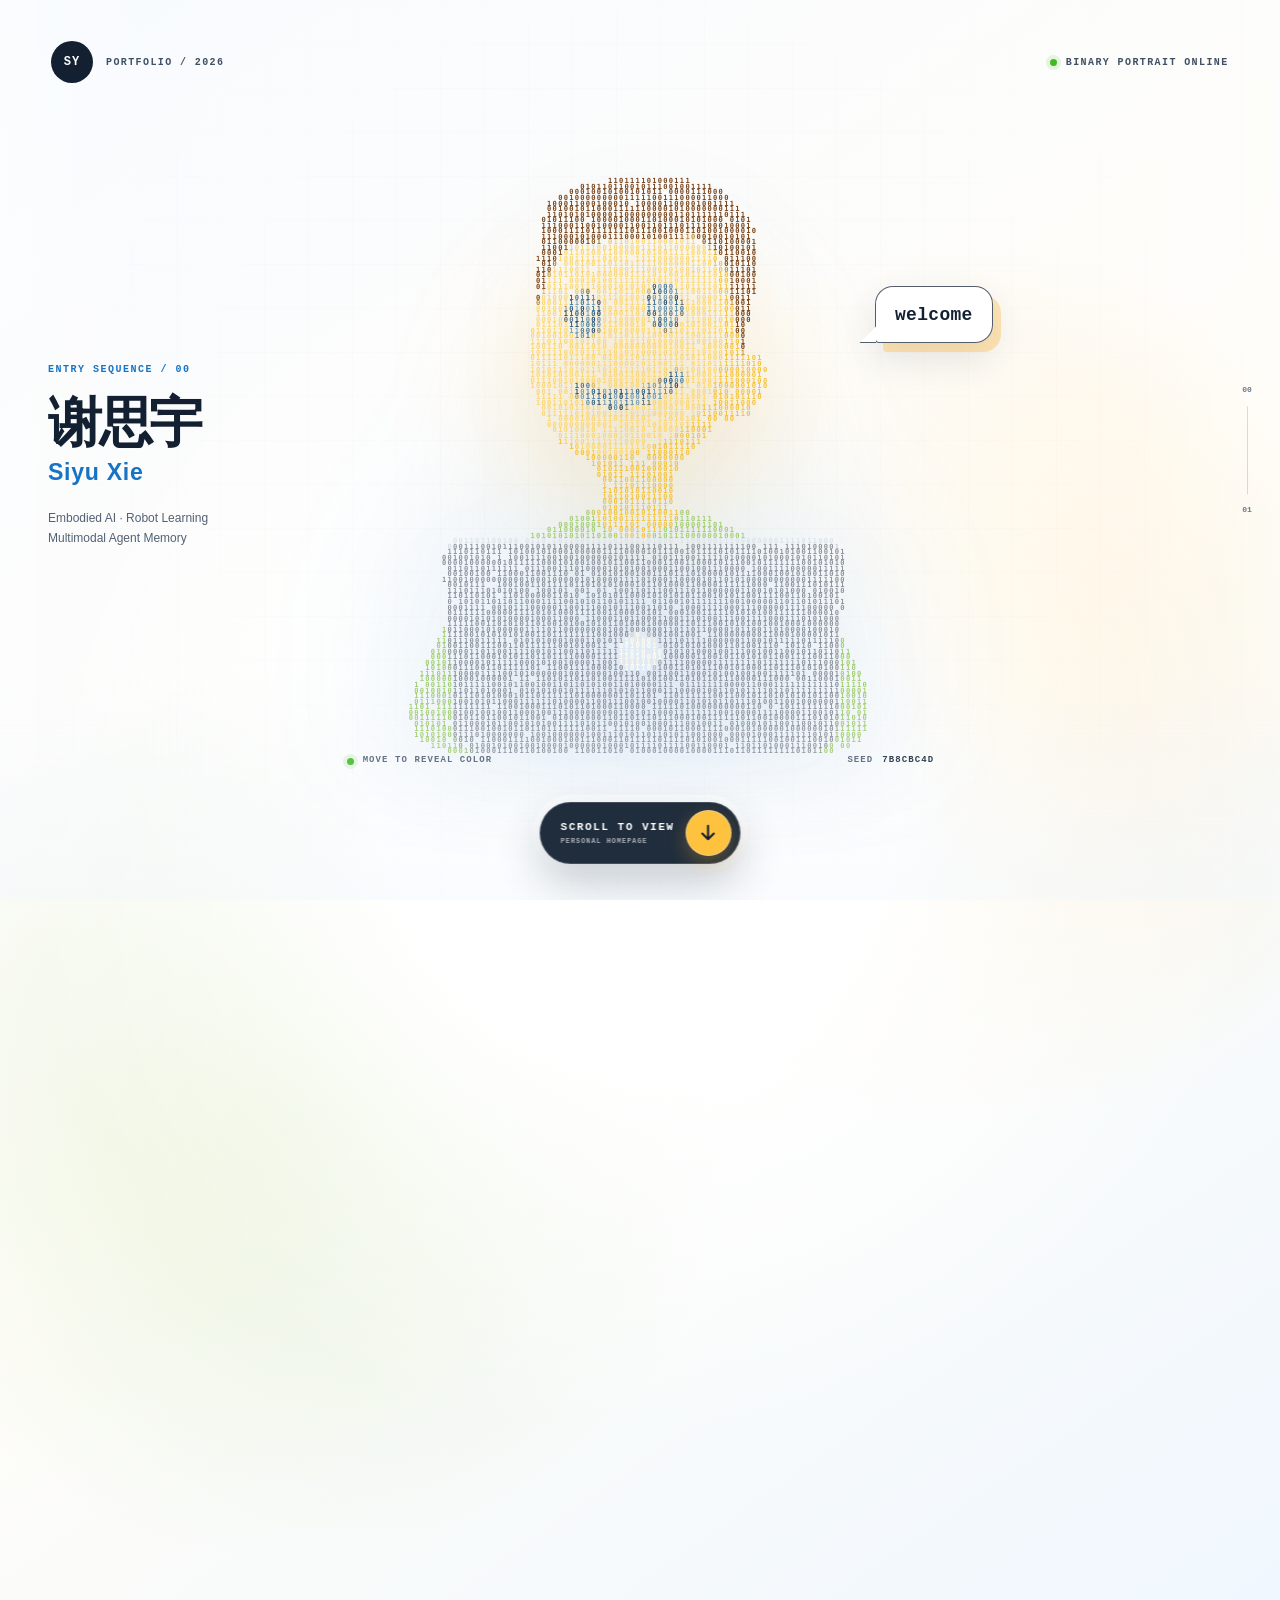
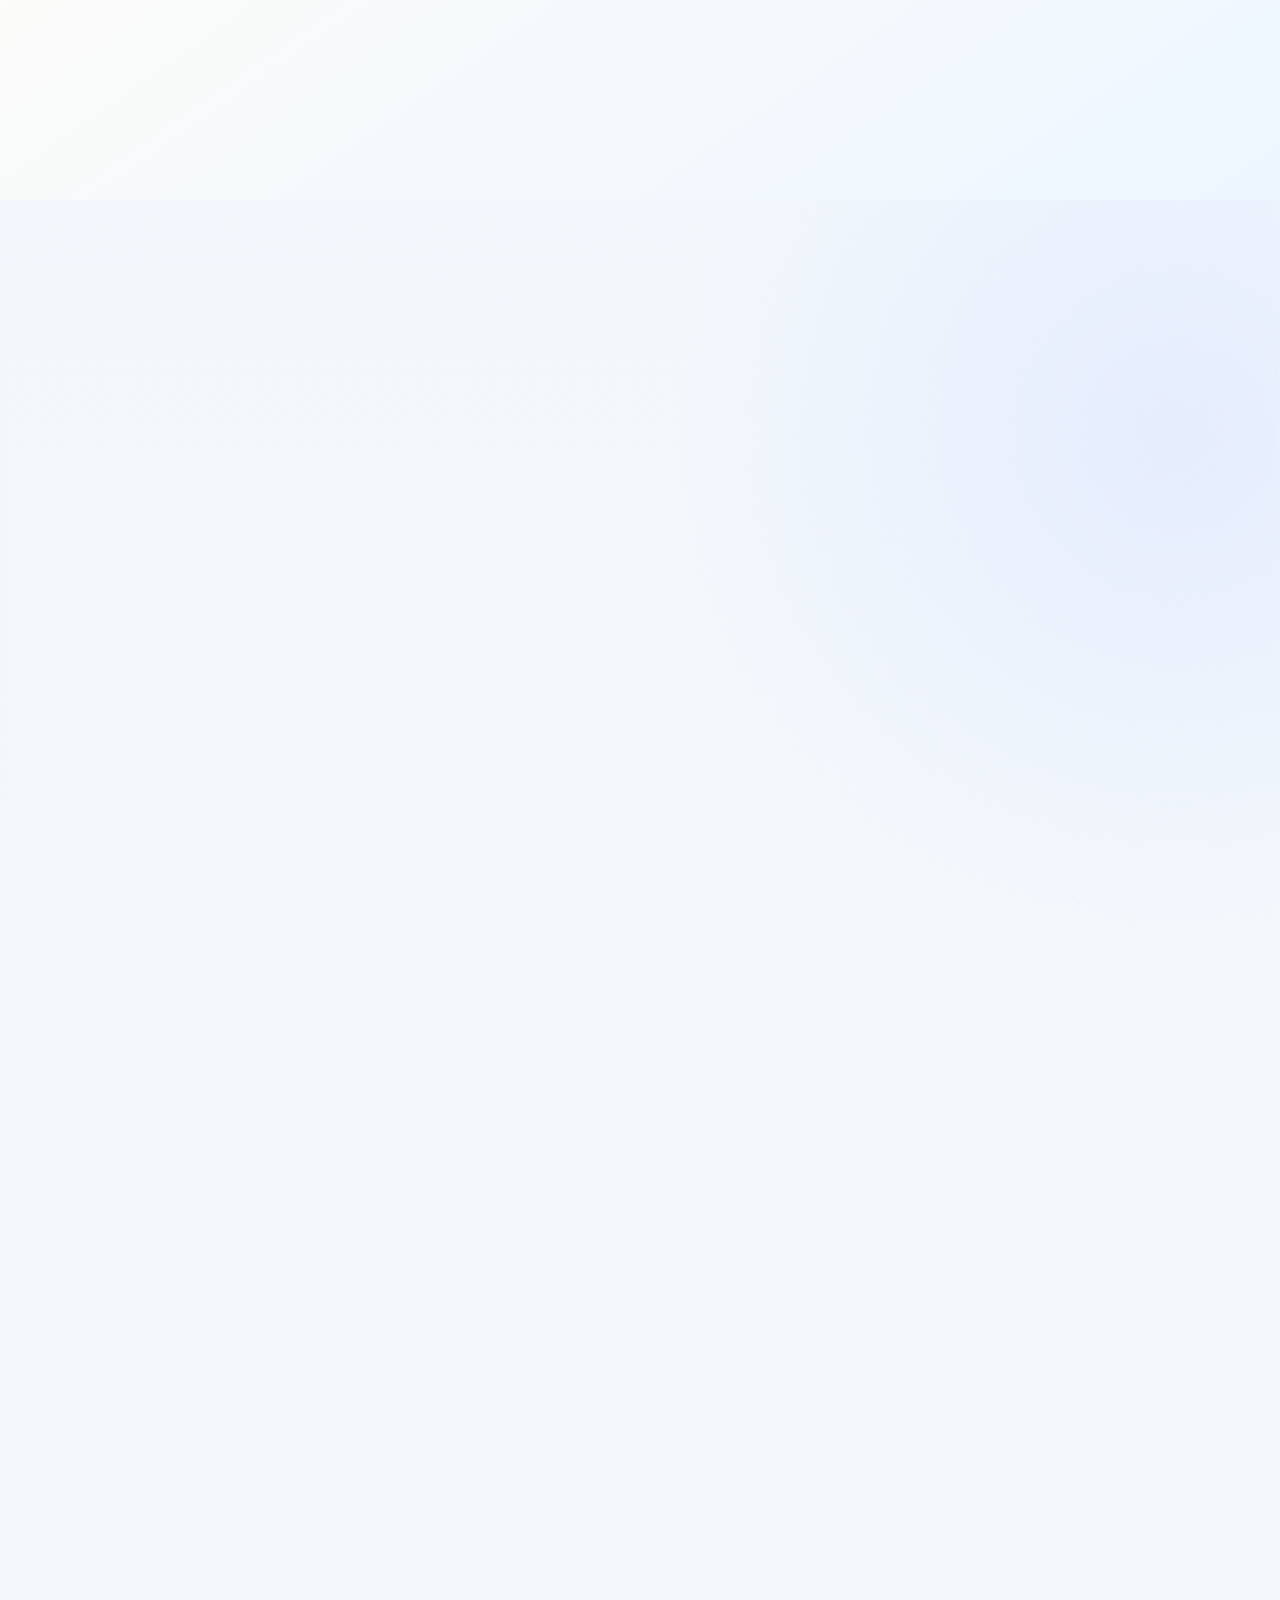
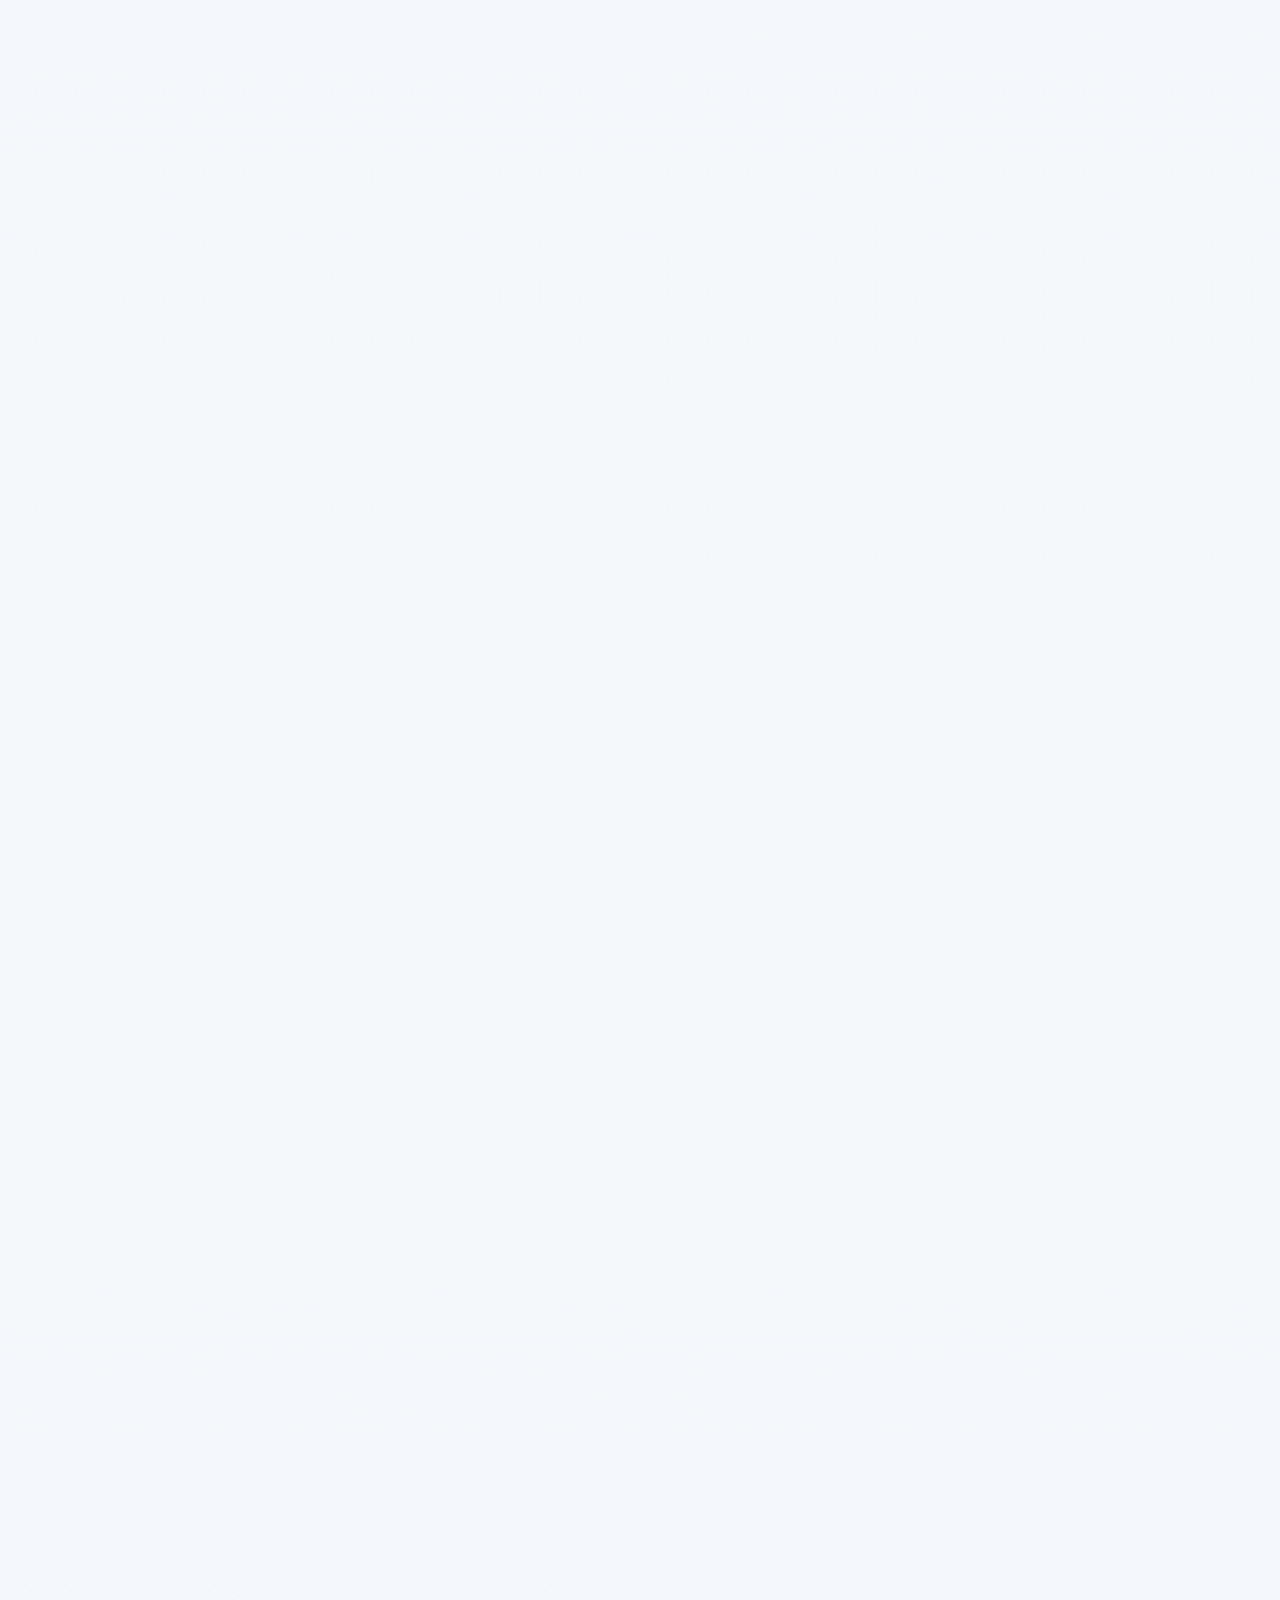
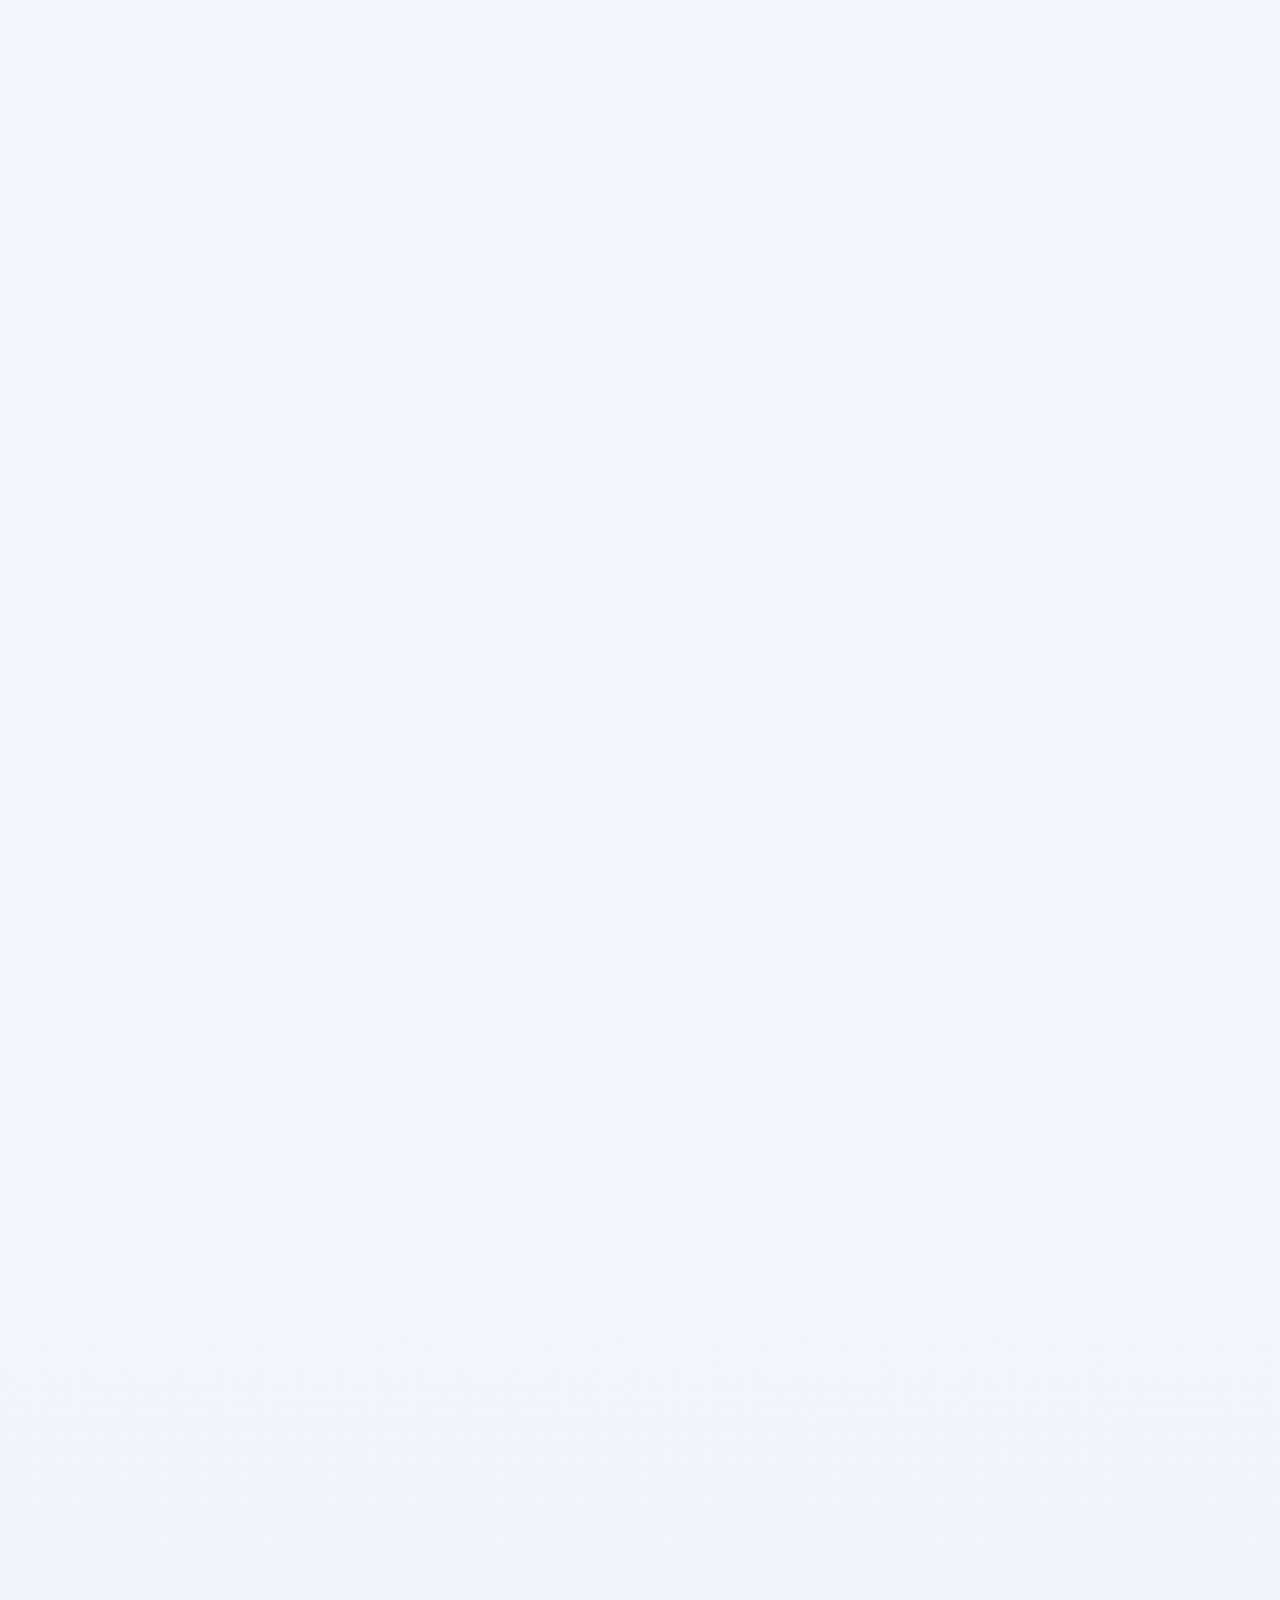
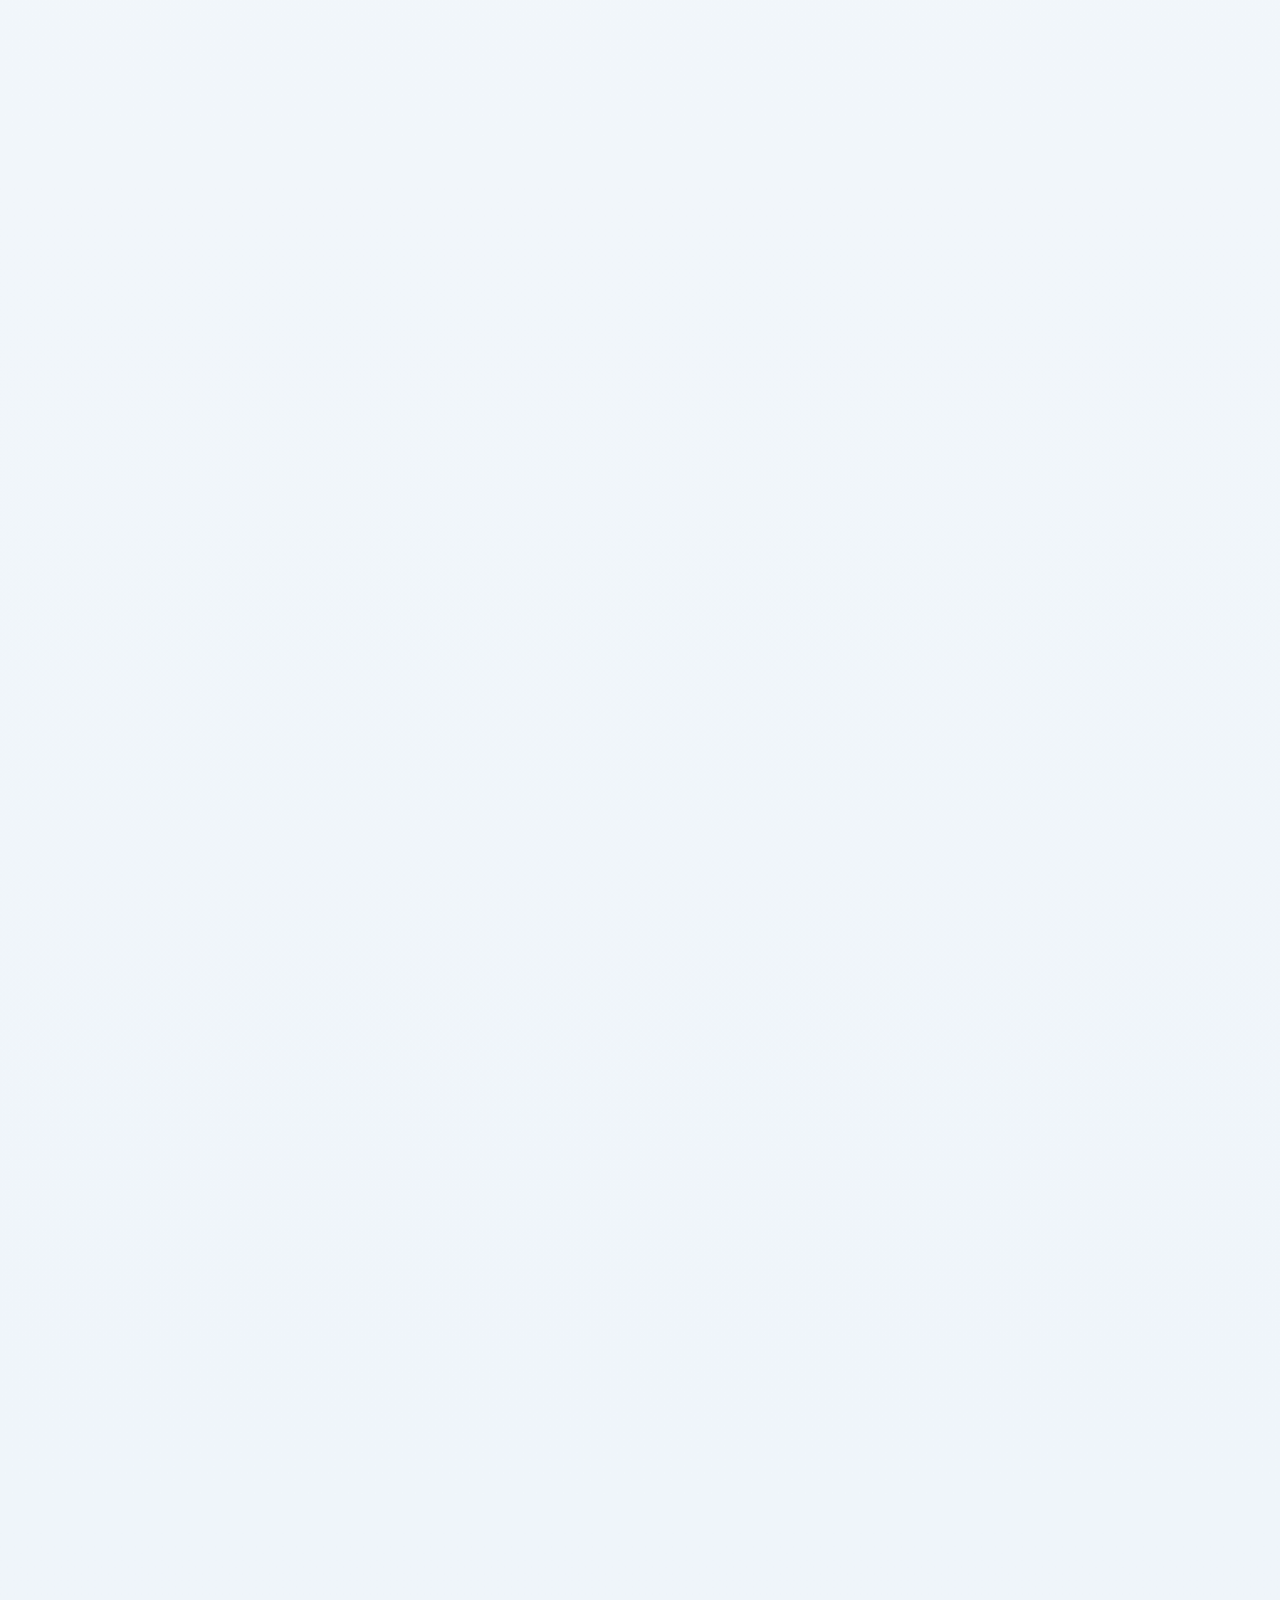
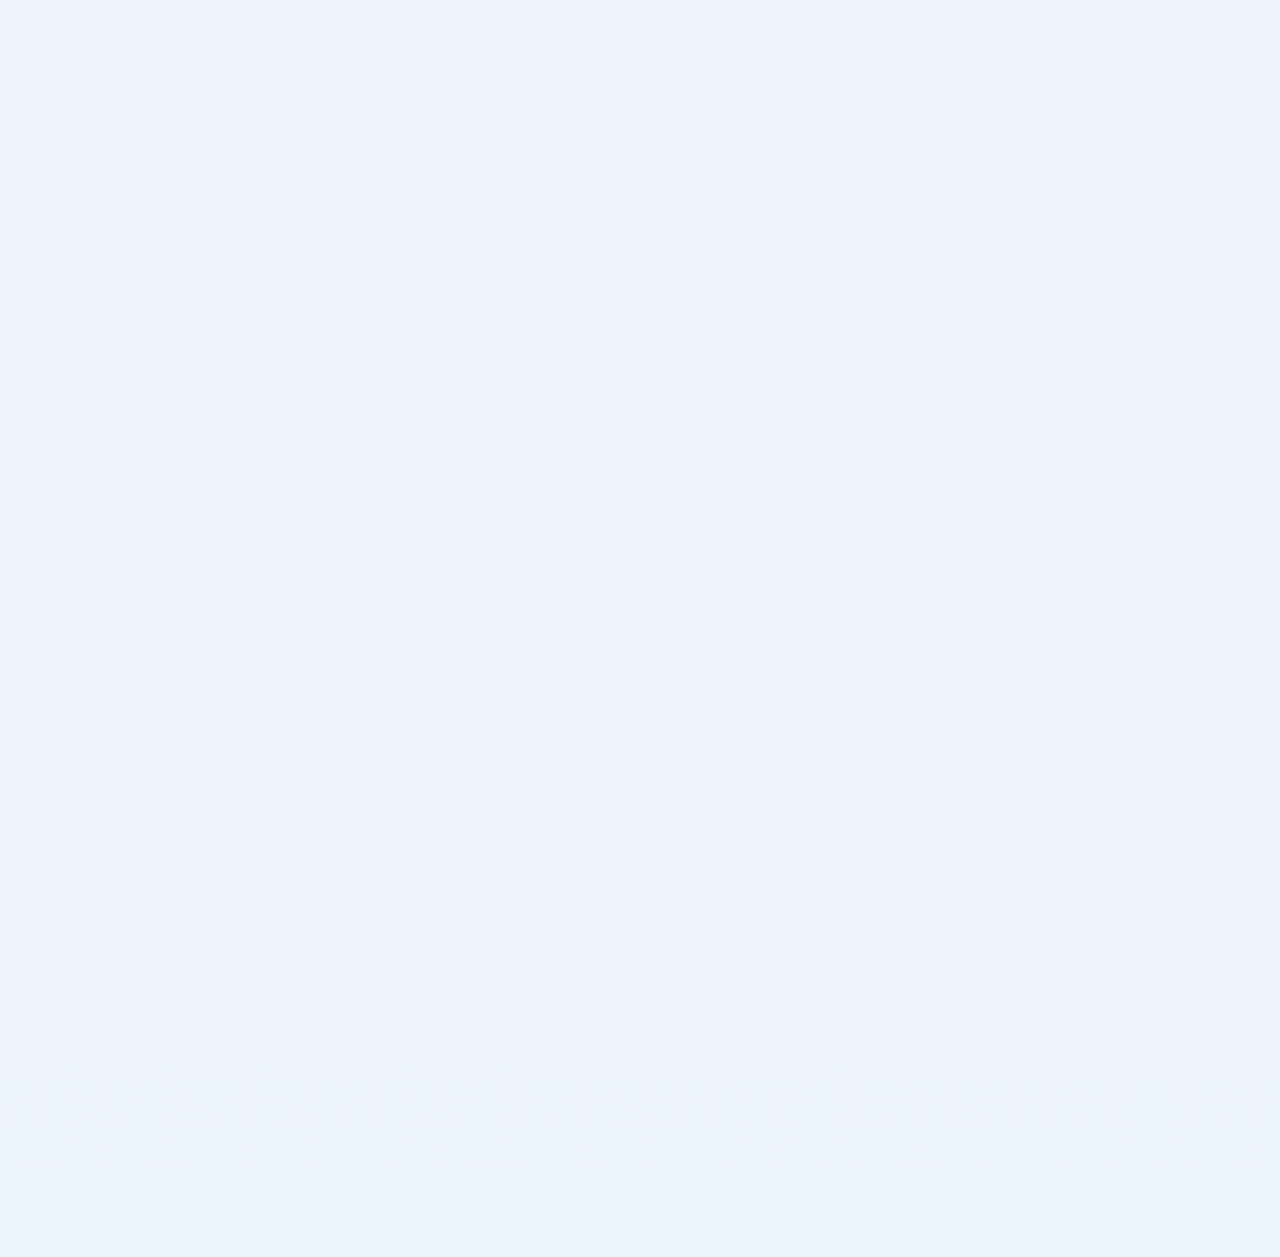
==== index.html @ 209e88ac "Reveal aligned color portrait through lens" ====
<!doctype html>
<html lang="zh-CN">
  <head>
    <meta charset="UTF-8" />
    <meta name="viewport" content="width=device-width, initial-scale=1.0" />
    <meta
      name="description"
      content="谢思宇的个人主页：具身智能、机器人学习，以及面向群聊环境的多模态 Agent 记忆系统研究与实践。"
    />
    <meta name="theme-color" content="#edf4fb" />
    <meta property="og:title" content="谢思宇 Siyu Xie — Embodied AI Researcher" />
    <meta
      property="og:description"
      content="Robot learning, embodied agents, and long-horizon multimodal memory systems for group-chat scenarios."
    />
    <meta property="og:type" content="website" />
    <meta property="og:url" content="https://awesomenabi.github.io/" />
    <meta property="og:locale" content="zh_CN" />
    <meta property="og:image" content="https://awesomenabi.github.io/assets/siyu-xie.webp" />
    <meta name="twitter:card" content="summary_large_image" />
    <title>谢思宇 Siyu Xie — Embodied AI Researcher</title>
    <link rel="canonical" href="https://awesomenabi.github.io/" />
    <link rel="icon" href="assets/favicon.svg" type="image/svg+xml" />
    <link rel="preload" href="assets/binary-portrait-source.png" as="image" type="image/png" />
    <link rel="stylesheet" href="styles.css?v=20260827-solid6" />
    <script src="script.js?v=20260827-solid6" defer></script>
  </head>

  <body>
    <a class="skip-link" href="#main">跳到主要内容</a>

    <section class="portal-cover" id="cover" data-cover aria-labelledby="cover-title">
      <div class="portal-cover__scene" data-cover-scene>
        <div class="portal-cover__grid" aria-hidden="true"></div>

        <div class="portal-cover__masthead" aria-label="封面信息">
          <a class="cover-mark" href="#top" aria-label="进入谢思宇个人主页">
            <span>SY</span>
            <b>PORTFOLIO / 2026</b>
          </a>
          <p><i aria-hidden="true"></i> BINARY PORTRAIT ONLINE</p>
        </div>

        <div class="portal-cover__stage" data-cover-stage>
          <div class="portal-cover__copy">
            <p class="cover-kicker">ENTRY SEQUENCE / 00</p>
            <h1 id="cover-title">谢思宇<span>Siyu Xie</span></h1>
            <p>Embodied AI · Robot Learning<br />Multimodal Agent Memory</p>
          </div>

          <figure class="binary-portrait" data-binary-portrait>
            <div class="binary-portrait__halo" aria-hidden="true"></div>
            <div class="binary-portrait__stack">
              <img
                class="binary-portrait__fallback"
                src="assets/binary-portrait-fallback.webp"
                alt=""
                width="900"
                height="900"
              />
              <canvas
                class="binary-portrait__canvas"
                data-binary-canvas
                width="900"
                height="900"
                role="img"
                aria-label="由随机 0 和 1 逐步组成的人物插画"
              ></canvas>
              <canvas
                class="binary-portrait__lens"
                data-binary-lens
                width="900"
                height="900"
                aria-hidden="true"
              ></canvas>
            </div>

            <div class="welcome-bubble" aria-label="人物说：welcome">
              <span>welcome</span>
            </div>

            <figcaption>
              <span><i aria-hidden="true"></i> MOVE TO REVEAL COLOR</span>
              <span>SEED <b data-binary-seed>00000000</b></span>
            </figcaption>
          </figure>

        </div>

        <a
          class="cover-scroll-cue"
          href="#top"
          data-scroll-start
          aria-label="向下滚动进入个人主页"
        >
          <span class="cover-scroll-cue__label">
            <b>SCROLL TO VIEW</b>
            <small>PERSONAL HOMEPAGE</small>
          </span>
          <span class="cover-scroll-cue__arrow" aria-hidden="true">
            <svg viewBox="0 0 24 24" focusable="false">
              <path d="M12 4v14m-6-6 6 6 6-6" />
            </svg>
          </span>
        </a>

        <div class="cover-progress" aria-hidden="true">
          <span>00</span>
          <i><b data-cover-progress></b></i>
          <span>01</span>
        </div>

        <img
          id="binary-portrait-source"
          src="assets/binary-portrait-source.png"
          alt=""
          width="512"
          height="512"
          hidden
        />
      </div>
    </section>

    <div class="site-content" data-site-content>

    <header class="site-header" data-header>
      <div class="header-inner">
        <a class="brand" href="#top" aria-label="返回主页顶部">
          <span class="status-dot" aria-hidden="true"></span>
          <span class="brand-name">谢思宇</span>
          <span class="brand-en">SIYU XIE</span>
        </a>

        <nav class="site-nav" aria-label="主要导航">
          <a href="#about">About</a>
          <a href="#research">Research</a>
          <a href="#intern">Intern</a>
          <a href="#projects">Projects</a>
        </nav>

        <a class="header-status" href="mailto:1283466577@qq.com">
          <span class="status-dot status-dot-small" aria-hidden="true"></span>
          <span>OPEN TO COLLABORATE</span>
        </a>
      </div>
    </header>

    <main id="main">
      <section class="intro-board page-shell" id="top" aria-labelledby="tracking-title">
        <div class="tracking-panel reveal">
          <div class="tracking-heading">
            <span class="micro-label">FOCUS AREAS</span>
            <h2 id="tracking-title">技术方向</h2>
          </div>

          <div class="tracking-grid" aria-label="研究方向">
            <a class="tracking-card" href="#research">
              <span class="tracking-index">01</span>
              <h3>机器人学习</h3>
              <span class="card-arrow" aria-hidden="true">↗</span>
            </a>
            <a class="tracking-card" href="#research">
              <span class="tracking-index">02</span>
              <h3>具身智能 / VLA</h3>
              <span class="card-arrow" aria-hidden="true">↗</span>
            </a>
            <a class="tracking-card" href="#intern">
              <span class="tracking-index">03</span>
              <h3>多模态记忆</h3>
              <span class="card-arrow" aria-hidden="true">↗</span>
            </a>
            <a class="tracking-card" href="#projects">
              <span class="tracking-index">04</span>
              <h3>Agent 系统</h3>
              <span class="card-arrow" aria-hidden="true">↗</span>
            </a>
          </div>
        </div>

      </section>

      <div class="workspace-layout page-shell">
        <aside class="profile-rail reveal" aria-label="个人信息">
          <figure class="profile-photo">
            <img src="assets/siyu-xie.webp" alt="谢思宇的个人照片" width="720" height="900" />
            <figcaption><span></span> Shanghai, China</figcaption>
          </figure>

          <div class="profile-identity">
            <p class="micro-label">PROFILE / 2026</p>
            <h2>谢思宇</h2>
            <p class="profile-english">Siyu Xie</p>
            <p class="profile-role">Embodied AI Researcher<br />M.Eng. @ Tongji University</p>
          </div>

          <div class="profile-separator"></div>

          <dl class="profile-facts">
            <div>
              <dt>Birthday</dt>
              <dd>2002.12.28</dd>
            </div>
            <div>
              <dt>Focus</dt>
              <dd>Robot Learning · Agent Systems</dd>
            </div>
            <div>
              <dt>Email</dt>
              <dd><a href="mailto:1283466577@qq.com">1283466577@qq.com</a></dd>
            </div>
          </dl>

          <div class="profile-links">
            <a href="https://github.com/awesomeNabi" target="_blank" rel="noreferrer">GitHub <span>↗</span></a>
            <a href="mailto:1283466577@qq.com">Email <span>→</span></a>
          </div>

          <p class="profile-note">欢迎讨论具身智能、机器人学习与多模态 Agent。</p>
        </aside>

        <div class="content-column">
          <section class="content-panel section-about reveal" id="about" aria-labelledby="about-title">
            <header class="section-header">
              <div>
                <p class="section-index"><span>01</span> ABOUT</p>
                <h2 id="about-title">个人简介</h2>
              </div>
              <p class="section-side-note">教育背景与技术能力</p>
            </header>

            <p class="about-lead">
              研究方向聚焦机器人学习、具身智能与多模态记忆，
              关注如何把算法中的语义结构转化为<em>可执行、可迁移、可在真机验证</em>的系统能力。
            </p>

            <div class="about-bottom">
              <div class="timeline-block">
                <h3>教育经历</h3>
                <ol class="timeline-list">
                  <li>
                    <time>2024.09 — 2027.03</time>
                    <div><strong>同济大学</strong><span>电子信息 · 硕士</span></div>
                  </li>
                  <li>
                    <time>2020.09 — 2024.06</time>
                    <div><strong>江南大学</strong><span>自动化 · 学士</span></div>
                  </li>
                </ol>
              </div>

              <div class="skills-block">
                <h3>技术能力</h3>
                <ul class="tag-list" aria-label="技术栈">
                  <li>Python</li><li>PyTorch</li><li>ROS2</li><li>Zenoh</li>
                  <li>VLM / VLA</li><li>Function Calling</li><li>MCP</li>
                  <li>Jetson</li><li>Franka</li><li>Unitree</li>
                </ul>
              </div>
            </div>
          </section>

          <section class="content-panel section-research reveal" id="research" aria-labelledby="research-title">
            <header class="section-header">
              <div>
                <p class="section-index"><span>02</span> RESEARCH</p>
                <h2 id="research-title">研究工作</h2>
              </div>
              <p class="section-side-note">语言、状态与时间结构如何服务物理智能</p>
            </header>

            <div class="research-overview">
              <p>
                研究主线聚焦于机器人学习中的表征问题：如何把高层语义与低层控制对齐，
                以及如何让预训练视觉表征真正感知机器人的物理状态。
              </p>
              <div class="research-stats">
                <span><b>1</b> CVPR 论文</span>
                <span><b>1</b> 在审工作</span>
                <span><b>2</b> 真机平台</span>
              </div>
            </div>

            <div class="paper-stack">
              <article class="paper-card">
                <figure class="paper-visual">
                  <img
                    src="assets/language-grounded-action.png"
                    alt="语言引导的解耦动作表征方法示意图"
                    width="1500"
                    height="506"
                  />
                  <figcaption>R / 01 · ACTION REPRESENTATION</figcaption>
                </figure>
                <div class="paper-body">
                  <div class="paper-meta">
                    <span class="venue-badge">CVPR 2026</span>
                    <span>主要贡献者</span>
                  </div>
                  <h3>Language-Grounded Decoupled Action Representation for Robotic Manipulation</h3>
                  <p class="paper-question"><b>研究问题</b> 连续机器人动作很难承载稳定、可解释的语义，也难以在任务间复用。</p>
                  <p>
                    该工作以语言作为视觉理解与低层控制之间的语义桥梁，将连续动作解耦为平移、旋转与夹爪原语，
                    并通过语义引导的软标签对比学习，让相近动作在表征空间中保持可解释的结构。
                  </p>
                  <div class="paper-contributions">
                    <div><span>方法</span><p>语言引导的动作解耦</p></div>
                    <div><span>训练目标</span><p>语义引导的软标签对比学习</p></div>
                    <div><span>结果</span><p>更强的跨任务动作泛化能力</p></div>
                  </div>
                  <a
                    class="text-link"
                    href="https://openaccess.thecvf.com/content/CVPR2026/papers/Weng_Language-Grounded_Decoupled_Action_Representation_for_Robotic_Manipulation_CVPR_2026_paper.pdf"
                    target="_blank"
                    rel="noreferrer"
                  >阅读论文 <span>↗</span></a>
                </div>
              </article>

              <article class="paper-card">
                <figure class="paper-visual">
                  <img
                    src="assets/state-aware-pretraining.png"
                    alt="VLM 引导的状态感知视觉表征预训练方法示意图"
                    width="1362"
                    height="540"
                  />
                  <figcaption>R / 02 · VISUAL PRETRAINING</figcaption>
                </figure>
                <div class="paper-body">
                  <div class="paper-meta">
                    <span class="venue-badge venue-badge-outline">AAAI 2027 · Under Review</span>
                    <span>第一作者</span>
                  </div>
                  <h3>VLM-Guided State-Aware Visual Representation Pretraining for Robot Manipulation</h3>
                  <p class="paper-question"><b>研究问题</b> 通用视觉表征能“看见”场景，却常常忽略机器人执行任务时真正关键的物理状态变化。</p>
                  <p>
                    该工作从冻结 VLM 中蒸馏任务条件下的时序语义，同时加入末端执行器、关节与夹爪状态约束，
                    在 DROID 约 36K 条机器人轨迹上学习与操作过程一致的状态感知表征；部署时不再依赖 VLM。
                  </p>
                  <div class="paper-contributions">
                    <div><span>方法</span><p>冻结 VLM 语义教师 + 机器人状态物理约束</p></div>
                    <div><span>训练目标</span><p>对齐任务条件下的帧间语义关系与连续状态变化</p></div>
                    <div><span>结果</span><p>15 / 17 项任务最优或并列最优，并完成 Franka 真机验证</p></div>
                  </div>
                  <span class="text-link text-link-muted">Manuscript under review</span>
                </div>
              </article>
            </div>
          </section>

          <section class="content-panel section-intern reveal" id="intern" aria-labelledby="intern-title">
            <header class="section-header">
              <div>
                <p class="section-index"><span>03</span> INTERN</p>
                <h2 id="intern-title">实习交流</h2>
              </div>
              <p class="section-side-note">蚂蚁集团 · 多模态 Memory 算法实习</p>
            </header>

            <article class="intern-spotlight" aria-labelledby="intern-spotlight-title">
              <div class="intern-spotlight-copy">
                <div class="intern-eyebrow">
                  <span>MULTIMODAL MEMORY</span>
                  <span class="intern-signal"><i aria-hidden="true"></i> GROUP-CHAT MEMORY</span>
                </div>
                <p class="intern-affiliation"><span>INTERNSHIP</span> 蚂蚁集团 · 多模态 Memory 算法实习生</p>
                <h3 id="intern-spotlight-title">长周期、多会话、多模态用户理解记忆系统</h3>
                <p class="intern-lead">
                  面向家庭健康助手、医疗群聊等场景，把持续产生的多主体群聊沉淀为结构化长期事实，
                  通过统一的 <code>add / search</code> 全链路，为上层 Agent 提供可写入、可检索的个性化上下文。
                </p>
                <p>
                  在线路径只完成入参校验、上下文封装与短时记忆缓冲；达到触发条件后，异步 worker 再执行
                  轮次合并、话题聚类、结构化事实抽取、记忆决策与统一写入。检索侧通过多路召回、融合去重与重排，
                  将相关记忆交还给上层 Agent。
                </p>
              </div>

              <aside class="intern-runtime" aria-label="记忆系统运行概览">
                <p class="intern-runtime-label">SYSTEM PROFILE</p>
                <dl>
                  <div><dt>Scenario</dt><dd>群聊 · 多会话</dd></div>
                  <div><dt>Input</dt><dd>归一化消息 + 身份元数据</dd></div>
                  <div><dt>Memory</dt><dd>结构化长期事实</dd></div>
                  <div><dt>Interface</dt><dd>Add / Search</dd></div>
                </dl>
                <div class="runtime-boundaries">
                  <p><span>ONLINE</span> 校验 · 封装 · STM</p>
                  <p><span>WORKER</span> 建模 · 决策 · 写入</p>
                  <p><span>SEARCH</span> 召回 · 融合 · 重排</p>
                </div>
              </aside>
            </article>

            <section class="intern-block" aria-labelledby="intern-overview-title">
              <div class="intern-block-heading">
                <div>
                  <p>01 / PROJECT OVERVIEW</p>
                  <h3 id="intern-overview-title">项目概览</h3>
                </div>
                <p>在线链路保持轻量，记忆建模异步完成，检索按独立契约回流。</p>
              </div>

              <div class="flow-lanes" aria-label="记忆系统链路概览">
                <article class="flow-lane flow-lane-online">
                  <div class="flow-lane-label"><span>01</span><b>ONLINE</b><small>低延迟接入</small></div>
                  <ol class="flow-track flow-track-2">
                    <li>
                      <span>INPUT</span>
                      <strong>群聊事件接入</strong>
                      <small>入参校验与上下文封装，接收系统层归一化后的消息内容。</small>
                    </li>
                    <li>
                      <span>STM</span>
                      <strong>短时缓冲与触发</strong>
                      <small>带身份与时间元数据的原文写入短时记忆，按消息量或空闲时间触发。</small>
                    </li>
                  </ol>
                </article>

                <article class="flow-lane flow-lane-worker">
                  <div class="flow-lane-label"><span>02</span><b>WORKER</b><small>事实记忆建模</small></div>
                  <ol class="flow-track flow-track-4">
                    <li>
                      <span>LOAD</span>
                      <strong>消息单元恢复</strong>
                      <small>后台还原原始消息单元与运行上下文，进入异步处理阶段。</small>
                    </li>
                    <li>
                      <span>STRUCTURE</span>
                      <strong>轮次合并与话题聚类</strong>
                      <small>将连续消息合并为轮次，并组织为可建模的话题单元。</small>
                    </li>
                    <li class="flow-step-emphasis">
                      <span>MODEL</span>
                      <strong>结构化事实抽取</strong>
                      <small>LLM 抽取事实，完成主体解析、规范化与最小有效性检查。</small>
                    </li>
                    <li>
                      <span>WRITE</span>
                      <strong>记忆决策与落库</strong>
                      <small>相似召回后进入 ADD / NOOP 决策，去重后写入长期向量记忆。</small>
                    </li>
                  </ol>
                </article>

                <article class="flow-lane flow-lane-search">
                  <div class="flow-lane-label"><span>03</span><b>SEARCH</b><small>上下文回流</small></div>
                  <ol class="flow-track flow-track-3">
                    <li>
                      <span>QUERY</span>
                      <strong>检索意图与事实主体</strong>
                      <small>解析检索意图与事实主体，形成结构化检索请求。</small>
                    </li>
                    <li>
                      <span>RECALL</span>
                      <strong>多路召回</strong>
                      <small>向量、BM25 与分类等通道并行召回候选。</small>
                    </li>
                    <li>
                      <span>RANK</span>
                      <strong>融合重排</strong>
                      <small>融合去重、软时间过滤与重排后，将相关记忆输出给 Agent。</small>
                    </li>
                  </ol>
                </article>
              </div>
            </section>

            <section class="intern-block" aria-labelledby="intern-work-title">
              <div class="intern-block-heading">
                <div>
                  <p>02 / WORK ITEMS</p>
                  <h3 id="intern-work-title">实习流程事项</h3>
                </div>
                <p>个人负责 Add 侧的入参身份统一与条件异步存储两条主线。</p>
              </div>

              <div class="intern-work-grid">
                <article>
                  <span class="work-index">A</span>
                  <p class="work-kicker">IDENTITY UNIFICATION</p>
                  <h4>入参规范与会话隔离</h4>
                  <p>规范 messages 与 user / agent / run / actor / group 等身份入参，明确会话隔离边界与各阶段输入输出，让不同群聊场景复用同一套 add / search 运行时。</p>
                  <small>Message schema · Identity fields · Session scope</small>
                </article>
                <article>
                  <span class="work-index">B</span>
                  <p class="work-kicker">IDENTITY UNIFICATION</p>
                  <h4>主体注册与称谓归一</h4>
                  <p>通过主体注册与称谓归一区分说话人与事实主体，解决群聊转述场景下的身份错配，保证事实归属到正确的人。</p>
                  <small>Subject registry · Alias normalize · Speaker vs subject</small>
                </article>
                <article>
                  <span class="work-index">C</span>
                  <p class="work-kicker">ASYNC WRITE PATH</p>
                  <h4>在线校验与短时缓冲</h4>
                  <p>在线阶段只做入参校验与上下文封装，将带身份及时间元数据的群聊原文写入短时记忆，按协议触发后台任务，使复杂群聊下的写入延迟由秒级降至毫秒级。</p>
                  <small>Validate · Context package · STM trigger</small>
                </article>
                <article>
                  <span class="work-index">D</span>
                  <p class="work-kicker">ASYNC WRITE PATH</p>
                  <h4>后台记忆构建与落库</h4>
                  <p>后台恢复消息单元后构造记忆单元，以统一结构承载文本事实与图片描述，依次完成轮次合并、话题聚类、事实抽取、相似召回与记忆决策，去重后写入长期记忆。</p>
                  <small>Hydrate · Turn / Topic · Decision &amp; dedup</small>
                </article>
              </div>
            </section>

            <div class="intern-sourcebar">
              <p>页面仅展示可公开的链路级信息，不涉及具体实现、配置、策略与业务数据。</p>
            </div>
          </section>

          <section class="content-panel section-projects" id="projects" aria-labelledby="projects-title">
            <header class="section-header">
              <div>
                <p class="section-index"><span>04</span> PROJECTS</p>
                <h2 id="projects-title">项目实践</h2>
              </div>
              <p class="section-side-note">把研究原型推进到机器人可执行系统</p>
            </header>

            <div class="project-case-list">
            <article class="case-study case-study-geek">
              <div class="case-heading">
                <div>
                  <p class="case-number">PROJECT / 01 · 2026.03—2026.07</p>
                  <h3>Geek Mind — 跨本体具身 Agent Runtime</h3>
                  <p class="case-subtitle">上海码极客人工智能科技有限公司 · 核心框架研发</p>
                </div>
                <span class="case-status"><i></i> REAL-ROBOT DEPLOYED</span>
              </div>

              <div class="case-hero case-hero-portrait">
                <div class="case-media case-media-portrait">
                  <video
                    autoplay
                    loop
                    controls
                    muted
                    playsinline
                    preload="metadata"
                    poster="assets/embodied-agent-poster.webp"
                    aria-label="Geek Mind 具身智能体平台真机演示"
                  >
                    <source src="assets/geek-mind-demo.mp4" type="video/mp4" />
                    当前浏览器不支持嵌入视频。
                  </video>
                </div>
                <div class="case-summary">
                  <p class="micro-label">项目介绍</p>
                  <p class="case-lead">
                    面向机械臂与四足机器人，构建“多模态感知—LLM 决策—动作执行”的模块化 Agent 平台，
                    把感知、记忆、规划与机器人控制统一封装为可调用服务。
                  </p>
                  <p>
                    目标是在硬件协议碎片化、云边端协同与长程任务规划之间建立稳定接口，
                    让同一套上层智能体逻辑能够连接不同机器人本体，并完成自主任务闭环。
                  </p>
                  <ul class="tag-list case-tags" aria-label="项目技术栈">
                    <li>ROS2</li><li>Zenoh</li><li>MCP / HTTP</li><li>Function Calling</li>
                    <li>Planner LLM</li><li>Jetson</li>
                  </ul>
                </div>
              </div>

              <div class="public-context">
                <div class="public-context-label">项目简介</div>
                <p>
                  Geek Mind 定义为面向机器人的“通用具身大脑”，以<b>四大并行系统与中央事件总线</b>
                  组织感知、交互、思考与动作，并通过硬件抽象层将不同机器人本体映射为标准语义指令，
                  使同一套上层智能体能力可以跨本体组合与执行。
                </p>
              </div>

              <section class="case-section" aria-labelledby="geek-role-title">
                <div class="case-section-title">
                  <span>01</span>
                  <div><p>MY ROLE</p><h4 id="geek-role-title">主要职责</h4></div>
                </div>
                <div class="responsibility-grid">
                  <article>
                    <span class="responsibility-index">A</span>
                    <h5>HAL 与统一接入</h5>
                    <p>在硬件抽象层之上规范多模态输入、机器人状态与能力描述，让规划层不依赖具体传感器和本体 API。</p>
                  </article>
                  <article>
                    <span class="responsibility-index">B</span>
                    <h5>能力 Schema 与工具协议</h5>
                    <p>通过 MCP / HTTP 与 Tool / Function Calling 暴露导航、抓取等原子能力，支持规划器选择与组合执行。</p>
                  </article>
                  <article>
                    <span class="responsibility-index">C</span>
                    <h5>长程任务分解与编排</h5>
                    <p>基于 Planner LLM 与 Action Orchestrator 完成长程指令拆解、依赖排序、状态反馈和多级安全门控。</p>
                  </article>
                  <article>
                    <span class="responsibility-index">D</span>
                    <h5>Cross-Embodiment Runtime</h5>
                    <p>将 Agent 逻辑与机器人控制 API 解耦，形成可在机械臂与四足机器人之间复用的跨本体具身大脑运行时。</p>
                  </article>
                </div>
              </section>

              <section class="case-section" aria-labelledby="geek-architecture-title">
                <div class="case-section-title">
                  <span>02</span>
                  <div><p>SYSTEM FLOW</p><h4 id="geek-architecture-title">技术架构与数据流</h4></div>
                </div>
                <ol class="architecture-flow">
                  <li><span>01</span><b>Perception &amp; State</b><small>视觉、语音、位姿与本体状态</small></li>
                  <li><span>02</span><b>Zenoh + ROS2</b><small>Pub/Sub 连接感知、状态与运动控制</small></li>
                  <li><span>03</span><b>Agent Runtime</b><small>上下文组织、任务路由与工具调用</small></li>
                  <li><span>04</span><b>Planner LLM</b><small>把长程指令拆解为可执行队列</small></li>
                  <li><span>05</span><b>Action Orchestrator</b><small>能力编排、状态反馈与安全门控</small></li>
                  <li><span>06</span><b>Robot Bodies</b><small>机械臂 · Unitree Go2 / Go2-W</small></li>
                </ol>
              </section>

              <section class="case-section case-outcome" aria-labelledby="geek-outcome-title">
                <div class="case-section-title">
                  <span>03</span>
                  <div><p>DEPLOYMENT</p><h4 id="geek-outcome-title">真机部署与成果</h4></div>
                </div>
                <div class="outcome-grid">
                  <div><strong>Jetson</strong><span>NVIDIA Orin Nano Super 边缘部署</span></div>
                  <div><strong>Multi-body</strong><span>机械臂与 Unitree Go2 / Go2-W</span></div>
                  <div><strong>Closed loop</strong><span>自主感知、规划、执行与反馈闭环</span></div>
                  <div><strong>APEC</strong><span>成都 APEC Digital Week 特别展示</span></div>
                </div>
              </section>

              <div class="case-footer">
                <p>查看 Geek Mind 的产品定义、系统能力与真实场景展示。</p>
                <a
                  class="button button-primary"
                  href="https://mp.weixin.qq.com/s/_3Vhwg3F90XdgVEWZ5oUNA"
                  target="_blank"
                  rel="noreferrer"
                >阅读 Geek Mind 项目文章 <span>↗</span></a>
              </div>
            </article>

            <article class="case-study case-study-memory">
              <div class="case-heading">
                <div>
                  <p class="case-number">PROJECT / 02 · 2026.02—2026.06</p>
                  <h3>操作中构建记忆系统</h3>
                  <p class="case-subtitle">第一视角语义空间记忆构建与 VLN/VLA 增强 · 视觉编码器预训练与表征增强</p>
                </div>
                <span class="case-status case-status-blue"><i></i> AAAI 2027 · UNDER REVIEW</span>
              </div>

              <div class="case-hero case-hero-landscape">
                <div class="case-media-column">
                  <div class="case-media case-media-landscape">
                    <video
                      controls
                      muted
                      playsinline
                      preload="metadata"
                      poster="assets/spatial-memory-poster.webp"
                      aria-label="操作中构建语义空间记忆的 Franka 真机演示"
                    >
                      <source src="assets/spatial-memory-demo.mp4" type="video/mp4" />
                      当前浏览器不支持嵌入视频。
                    </video>
                    <span class="media-caption">第一视角操作 · 语义空间记忆真机演示</span>
                  </div>
                  <div class="public-context public-context-blue public-context-inline">
                    <div class="public-context-label">项目概述</div>
                    <p>
                      连续操作中的视觉流不仅要记录“看见了什么”，还要持续组织物体、空间关系、可达性与状态变化。
                      项目以 <b>object-centric spatial memory</b> 将这些信息维护为可更新、可检索的长期环境上下文。
                    </p>
                  </div>
                </div>
                <div class="case-summary">
                  <p class="micro-label">项目介绍</p>
                  <p class="case-lead">
                    面向桌面机械臂构建 object-centric spatial memory，把瞬时第一视角观察组织为
                    可持续更新、可检索的语义空间记忆，为后续 VLN/VLA 策略提供长期环境上下文。
                  </p>
                  <p>
                    项目用冻结 VLM 提供任务条件下的高层语义监督，再结合机器人本体状态建立连续物理约束；
                    最终语义被压缩进轻量视觉编码器，部署阶段无需再调用 VLM。
                  </p>
                  <ul class="tag-list case-tags" aria-label="项目技术栈">
                    <li>Object-centric Memory</li><li>DROID</li><li>VLM Distillation</li>
                    <li>State-aware Pretraining</li><li>Franka</li><li>VLN / VLA</li>
                  </ul>
                </div>
              </div>

              <section class="case-section" aria-labelledby="memory-role-title">
                <div class="case-section-title">
                  <span>01</span>
                  <div><p>MY CONTRIBUTION</p><h4 id="memory-role-title">从记忆系统到任务视觉编码器</h4></div>
                </div>
                <p class="case-section-lead">
                  项目构建面向机器人连续观察的语义空间记忆；我负责其中的视觉编码器预训练与表征增强，
                  让记忆系统获得稳定、任务相关且可在真机高效部署的视觉特征。
                </p>
                <div class="memory-bridge">
                  <article>
                    <span>01 · SYSTEM NEED</span>
                    <h5>记忆系统需要什么</h5>
                    <p>从连续第一视角中识别任务相关物体、关系与状态变化，为 grounding、关系建模和记忆更新提供依据。</p>
                  </article>
                  <article class="memory-bridge-highlight">
                    <span>02 · MY METHOD</span>
                    <h5>我如何训练编码器</h5>
                    <p>用冻结 VLM 蒸馏指令条件下的帧间语义关系，并加入末端、关节与夹爪状态约束，学习任务与物理状态一致的表征。</p>
                  </article>
                  <article>
                    <span>03 · SYSTEM VALUE</span>
                    <h5>为记忆系统提供什么</h5>
                    <p>输出可部署的 task-centric、state-aware 特征，支撑物体定位、关系更新与检索；部署阶段无需再次调用 VLM。</p>
                  </article>
                </div>
              </section>

              <section class="case-section case-outcome" aria-labelledby="memory-outcome-title">
                <div class="case-section-title">
                  <span>02</span>
                  <div><p>OUTCOME</p><h4 id="memory-outcome-title">成果与系统价值</h4></div>
                </div>
                <div class="outcome-grid">
                  <div><strong>Task-centric</strong><span>为物体 grounding、关系建模与语义记忆更新提供任务相关视觉表征</span></div>
                  <div><strong>≈ 36K · 15/17</strong><span>利用规模化 DROID 轨迹预训练，17 项任务中 15 项最优或并列最优</span></div>
                  <div><strong>Robust</strong><span>Franka 真机部署并展现对环境噪声的鲁棒性，推理阶段保持 VLM-free</span></div>
                  <div><strong>Aux Encoder</strong><span>可进一步作为 VLA 的辅助视觉编码器，提供目标 grounding 与操作先验</span></div>
                </div>
              </section>

              <div class="case-footer">
                <p>个人负责视觉编码器预训练与表征增强；相关工作已投稿 AAAI 2027，目前处于 Under Review。</p>
                <a class="button button-secondary" href="#research">查看相关研究 <span>↑</span></a>
              </div>
            </article>
            </div>
          </section>
        </div>
      </div>

      <section class="contact-panel page-shell reveal" aria-labelledby="contact-title">
        <div>
          <p class="micro-label">CONTACT</p>
          <h2 id="contact-title">联系方式</h2>
        </div>
        <div class="contact-links">
          <a href="mailto:1283466577@qq.com">1283466577@qq.com <span>→</span></a>
          <a href="https://github.com/awesomeNabi" target="_blank" rel="noreferrer">github.com/awesomeNabi <span>↗</span></a>
        </div>
      </section>
    </main>

    <footer class="site-footer page-shell">
      <p><span class="status-dot status-dot-small" aria-hidden="true"></span> 谢思宇 · Siyu Xie</p>
      <p>Embodied AI · Robot Learning · Agent Systems</p>
      <a href="#top">返回顶部 ↑</a>
    </footer>
    </div>
  </body>
</html>
---- styles.css ----
:root {
  --page: #edf4fb;
  --page-deep: #e8f1fa;
  --surface: #ffffff;
  --surface-soft: #f7fbff;
  --surface-blue: #dfeeff;
  --surface-blue-2: #edf6ff;
  --ink: #141b24;
  --ink-soft: #273240;
  --muted: #66717e;
  --muted-2: #87919b;
  --blue: #1887e8;
  --blue-deep: #0668bd;
  --blue-pale: #e9f4ff;
  --green: #31ce7c;
  --line: rgba(41, 75, 108, 0.13);
  --line-strong: rgba(41, 75, 108, 0.2);
  --shadow: 0 18px 48px rgba(56, 87, 118, 0.1);
  --shadow-soft: 0 8px 24px rgba(56, 87, 118, 0.075);
  --shadow-hover: 0 26px 68px rgba(43, 78, 113, 0.16), 0 8px 22px rgba(56, 87, 118, 0.08);
  --radius-xl: 30px;
  --radius-lg: 22px;
  --radius-md: 16px;
  --radius-sm: 12px;
  --shell: 1240px;
  --ease: 180ms ease;
  --cover-progress: 0;
  --cover-scene-shift: 0px;
  --cover-scale: 1;
  --cover-opacity: 1;
  --cover-cue-opacity: 1;
  --cover-copy-shift: 0px;
  --site-reveal: 0;
  --site-shift: 8svh;
  --site-opacity: 0;
  --portrait-shift-x: 0px;
  --portrait-shift-y: 0px;
}

*,
*::before,
*::after {
  box-sizing: border-box;
}

html {
  scroll-behavior: smooth;
  scroll-padding-top: 112px;
}

body {
  margin: 0;
  min-width: 320px;
  overflow-x: clip;
  color: var(--ink);
  background:
    radial-gradient(circle at 6% 8%, rgba(159, 206, 251, 0.34), transparent 26rem),
    radial-gradient(circle at 92% 22%, rgba(216, 225, 255, 0.48), transparent 31rem),
    linear-gradient(180deg, #eff6fd 0%, #f5f8fb 42%, #edf4fa 100%);
  font-family: Inter, ui-sans-serif, -apple-system, BlinkMacSystemFont, "Segoe UI", "PingFang SC",
    "Hiragino Sans GB", "Microsoft YaHei", Arial, sans-serif;
  font-size: 15px;
  line-height: 1.7;
  -webkit-font-smoothing: antialiased;
  text-rendering: optimizeLegibility;
}

body::before {
  position: fixed;
  inset: 0;
  z-index: -1;
  pointer-events: none;
  content: "";
  background-image:
    linear-gradient(rgba(49, 92, 132, 0.025) 1px, transparent 1px),
    linear-gradient(90deg, rgba(49, 92, 132, 0.025) 1px, transparent 1px);
  background-size: 28px 28px;
  mask-image: linear-gradient(to bottom, black, transparent 80%);
}

img,
video {
  display: block;
  max-width: 100%;
}

a {
  color: inherit;
  text-decoration: none;
}

button,
a {
  -webkit-tap-highlight-color: transparent;
}

::selection {
  color: #fff;
  background: var(--blue);
}

:focus-visible {
  outline: 3px solid rgba(24, 135, 232, 0.35);
  outline-offset: 4px;
}

/* Scroll-driven binary portrait cover */
.portal-cover {
  position: relative;
  z-index: 1;
  height: 100svh;
  min-height: 560px;
  color: #132031;
  background:
    radial-gradient(circle at 50% 45%, rgba(255, 255, 255, 0.96) 0 22%, transparent 54%),
    radial-gradient(circle at 76% 38%, rgba(255, 192, 62, 0.2), transparent 30%),
    radial-gradient(circle at 23% 62%, rgba(100, 184, 40, 0.13), transparent 30%),
    linear-gradient(145deg, #f8fbff 0%, #fffdf8 48%, #edf6ff 100%);
  isolation: isolate;
}

.js .portal-cover {
  height: 200svh;
}

.portal-cover__scene {
  position: relative;
  height: 100svh;
  min-height: 560px;
  overflow: hidden;
  isolation: isolate;
}

.js .portal-cover__scene {
  position: sticky;
  top: 0;
}

.portal-cover__scene::before,
.portal-cover__scene::after {
  position: absolute;
  content: "";
  pointer-events: none;
}

.portal-cover__scene::before {
  inset: 0;
  z-index: -2;
  background:
    radial-gradient(circle at 50% 46%, rgba(255, 255, 255, 0.94), transparent 37%),
    linear-gradient(90deg, rgba(255, 255, 255, 0.3), transparent 16% 84%, rgba(255, 255, 255, 0.3));
}

.portal-cover__scene::after {
  inset: auto 0 0;
  z-index: 8;
  height: 25svh;
  background: linear-gradient(to bottom, transparent, rgba(239, 246, 253, 0.34));
}

.portal-cover__grid {
  position: absolute;
  inset: 0;
  width: 100%;
  height: 100%;
  pointer-events: none;
}

.portal-cover__grid {
  z-index: 0;
  opacity: 0.4;
  background-image:
    linear-gradient(rgba(24, 57, 88, 0.045) 1px, transparent 1px),
    linear-gradient(90deg, rgba(24, 57, 88, 0.045) 1px, transparent 1px);
  background-size: 44px 44px;
  mask-image: radial-gradient(circle at center, black 0%, rgba(0, 0, 0, 0.45) 53%, transparent 87%);
}

.portal-cover__masthead {
  position: absolute;
  top: clamp(22px, 3.2vw, 48px);
  right: clamp(24px, 4vw, 68px);
  left: clamp(24px, 4vw, 68px);
  z-index: 10;
  display: flex;
  align-items: center;
  justify-content: space-between;
  gap: 20px;
  opacity: var(--cover-opacity);
  transform: translate3d(0, var(--cover-copy-shift), 0);
  will-change: opacity, transform;
}

.cover-mark {
  display: inline-flex;
  align-items: center;
  gap: 13px;
  font-family: ui-monospace, SFMono-Regular, Menlo, Consolas, monospace;
}

.cover-mark span {
  width: 42px;
  height: 42px;
  display: grid;
  place-items: center;
  color: #fff;
  background: #132031;
  border-radius: 50%;
  font-size: 12px;
  font-weight: 800;
  letter-spacing: 0.08em;
}

.cover-mark b,
.portal-cover__masthead p {
  margin: 0;
  color: #405064;
  font-size: 10px;
  font-weight: 800;
  letter-spacing: 0.14em;
}

.portal-cover__masthead p {
  display: flex;
  align-items: center;
  gap: 9px;
  font-family: ui-monospace, SFMono-Regular, Menlo, Consolas, monospace;
}

.portal-cover__masthead p i,
.binary-portrait figcaption i {
  width: 7px;
  height: 7px;
  display: inline-block;
  background: #41b927;
  border-radius: 50%;
  box-shadow: 0 0 0 4px rgba(65, 185, 39, 0.12);
}

.portal-cover__stage {
  position: relative;
  z-index: 3;
  width: min(calc(100% - 96px), 1440px);
  height: 100%;
  margin-inline: auto;
  padding: 96px 0 86px;
  display: grid;
  grid-template-columns: minmax(180px, 1fr) minmax(420px, 720px) minmax(180px, 1fr);
  align-items: center;
  gap: clamp(18px, 2.4vw, 42px);
}

.portal-cover__copy {
  position: relative;
  z-index: 5;
  opacity: var(--cover-opacity);
  transform: translate3d(0, var(--cover-copy-shift), 0);
  will-change: opacity, transform;
}

.portal-cover__copy {
  width: min(100%, 280px);
  justify-self: end;
}

.cover-kicker {
  margin: 0 0 18px;
  color: #1773c6;
  font-family: ui-monospace, SFMono-Regular, Menlo, Consolas, monospace;
  font-size: 10px;
  font-weight: 800;
  letter-spacing: 0.15em;
}

.portal-cover__copy h1 {
  margin: 0;
  font-size: clamp(36px, 4.2vw, 66px);
  font-weight: 830;
  line-height: 0.98;
  letter-spacing: -0.065em;
}

.portal-cover__copy h1 span {
  margin-top: 12px;
  display: block;
  color: #1773c6;
  font-size: 0.43em;
  font-weight: 750;
  line-height: 1;
  letter-spacing: 0.03em;
}

.portal-cover__copy > p:last-child {
  margin: 24px 0 0;
  color: #526175;
  font-size: 12px;
  line-height: 1.7;
}

.binary-portrait {
  position: relative;
  z-index: 4;
  width: min(51vw, 700px);
  margin: 0;
  justify-self: center;
  aspect-ratio: 1;
  opacity: var(--cover-opacity);
  transform:
    translate3d(var(--portrait-shift-x), calc(var(--cover-scene-shift) + var(--portrait-shift-y)), 0)
    scale(var(--cover-scale));
  transform-origin: 50% 54%;
  will-change: opacity, transform;
  cursor: zoom-in;
}

.binary-portrait__halo {
  position: absolute;
  inset: 10% 4% 2%;
  z-index: -1;
  background:
    radial-gradient(circle at 50% 36%, rgba(255, 174, 27, 0.24), transparent 39%),
    radial-gradient(circle at 50% 80%, rgba(49, 145, 227, 0.14), transparent 58%);
  filter: blur(38px);
  transform: scale(1.06);
}

.binary-portrait__stack {
  position: absolute;
  inset: 0;
  overflow: visible;
}

.binary-portrait__fallback,
.binary-portrait__canvas {
  position: absolute;
  inset: 0;
  width: 100%;
  height: 100%;
  object-fit: contain;
  filter: drop-shadow(0 30px 44px rgba(46, 74, 103, 0.1));
  transition: opacity 320ms ease;
}

.binary-portrait__lens {
  position: absolute;
  inset: 0;
  z-index: 3;
  width: 100%;
  height: 100%;
  opacity: 0;
  pointer-events: none;
  filter: drop-shadow(0 18px 30px rgba(28, 54, 80, 0.18));
  transition: opacity 160ms ease;
}

.binary-portrait.is-lens-active .binary-portrait__lens {
  opacity: 1;
}

.binary-portrait__canvas {
  opacity: 0;
}

.binary-portrait.is-canvas-ready .binary-portrait__canvas {
  opacity: 1;
}

.binary-portrait.is-canvas-ready .binary-portrait__fallback {
  opacity: 0;
}

.welcome-bubble {
  position: absolute;
  top: 24%;
  right: -4%;
  z-index: 7;
  padding: 13px 19px 12px;
  color: #132031;
  background: rgba(255, 255, 255, 0.96);
  border: 1px solid rgba(19, 32, 49, 0.72);
  border-radius: 18px 18px 18px 4px;
  box-shadow: 8px 9px 0 rgba(255, 177, 35, 0.3), 0 16px 36px rgba(37, 58, 80, 0.12);
  font-family: ui-monospace, SFMono-Regular, Menlo, Consolas, monospace;
  font-size: clamp(14px, 1.4vw, 20px);
  font-weight: 800;
  letter-spacing: 0.02em;
}

.welcome-bubble::after {
  position: absolute;
  right: 100%;
  bottom: -1px;
  width: 17px;
  height: 17px;
  content: "";
  background: #fff;
  border-bottom: 1px solid rgba(19, 32, 49, 0.72);
  clip-path: polygon(100% 0, 100% 100%, 0 100%);
}

.js .welcome-bubble {
  opacity: 0;
  transform: translate3d(-12px, 8px, 0) rotate(-4deg) scale(0.82);
}

.js .binary-portrait.is-canvas-ready .welcome-bubble {
  animation: welcome-bubble-in 620ms 920ms cubic-bezier(0.2, 0.9, 0.2, 1.2) forwards;
}

.binary-portrait figcaption {
  position: absolute;
  right: 5%;
  bottom: 2%;
  left: 5%;
  z-index: 6;
  display: flex;
  align-items: center;
  justify-content: space-between;
  gap: 14px;
  color: #526175;
  font-family: ui-monospace, SFMono-Regular, Menlo, Consolas, monospace;
  font-size: 9px;
  font-weight: 750;
  letter-spacing: 0.12em;
}

.binary-portrait figcaption span {
  display: inline-flex;
  align-items: center;
  gap: 9px;
}

.binary-portrait figcaption b {
  color: #17283b;
  font-weight: 800;
}

.cover-scroll-cue {
  position: absolute;
  bottom: clamp(20px, 2.8vw, 36px);
  left: 50%;
  z-index: 12;
  display: flex;
  align-items: center;
  gap: 12px;
  min-height: 62px;
  padding: 8px 9px 8px 20px;
  opacity: var(--cover-cue-opacity);
  transform: translateX(-50%);
  color: #fff;
  background: rgba(19, 32, 49, 0.94);
  border: 1px solid rgba(255, 255, 255, 0.16);
  border-radius: 999px;
  box-shadow: 0 18px 44px rgba(29, 49, 71, 0.24), 0 0 0 7px rgba(255, 255, 255, 0.6);
  backdrop-filter: blur(16px) saturate(1.2);
  font-family: ui-monospace, SFMono-Regular, Menlo, Consolas, monospace;
  white-space: nowrap;
  transition: background 180ms ease, box-shadow 180ms ease, transform 180ms ease;
}

.cover-scroll-cue:hover {
  background: #0c1a2a;
  box-shadow: 0 22px 54px rgba(29, 49, 71, 0.3), 0 0 0 8px rgba(255, 255, 255, 0.72);
  transform: translate3d(-50%, -3px, 0);
}

.portal-cover.is-cue-hidden .cover-scroll-cue {
  pointer-events: none;
}

.cover-scroll-cue__label {
  display: grid;
  gap: 2px;
}

.cover-scroll-cue__label b {
  font-size: 11px;
  font-weight: 900;
  line-height: 1.25;
  letter-spacing: 0.14em;
}

.cover-scroll-cue__label small {
  color: rgba(255, 255, 255, 0.62);
  font-size: 7px;
  font-weight: 700;
  line-height: 1.3;
  letter-spacing: 0.13em;
}

.cover-scroll-cue__arrow {
  width: 44px;
  height: 44px;
  flex: 0 0 auto;
  display: grid;
  place-items: center;
  color: #132031;
  background: #ffc23f;
  border-radius: 50%;
  box-shadow: 0 0 0 1px rgba(255, 222, 145, 0.9), 0 7px 20px rgba(255, 177, 35, 0.32);
}

.cover-scroll-cue__arrow svg {
  width: 23px;
  height: 23px;
  overflow: visible;
  fill: none;
  stroke: currentColor;
  stroke-width: 2.2;
  stroke-linecap: round;
  stroke-linejoin: round;
  animation: cover-arrow-bounce 1.45s cubic-bezier(0.33, 0, 0.2, 1) infinite;
}

.cover-progress {
  position: absolute;
  top: 50%;
  right: clamp(17px, 2.2vw, 34px);
  z-index: 10;
  display: grid;
  justify-items: center;
  gap: 9px;
  color: #69788a;
  font-family: ui-monospace, SFMono-Regular, Menlo, Consolas, monospace;
  font-size: 8px;
  font-weight: 800;
  transform: translateY(-50%);
}

.cover-progress > i {
  position: relative;
  width: 1px;
  height: 88px;
  overflow: hidden;
  background: rgba(40, 68, 94, 0.18);
}

.cover-progress > i b {
  position: absolute;
  inset: 0;
  display: block;
  background: linear-gradient(to bottom, #1773c6, #f2a61f);
  transform: scaleY(var(--cover-progress));
  transform-origin: top;
}

.site-content {
  position: relative;
  z-index: 5;
  min-height: 100vh;
  background:
    radial-gradient(circle at 6% 8%, rgba(159, 206, 251, 0.34), transparent 26rem),
    radial-gradient(circle at 92% 22%, rgba(216, 225, 255, 0.48), transparent 31rem),
    linear-gradient(180deg, #eff6fd 0%, #f5f8fb 42%, #edf4fa 100%);
  border-top: 1px solid rgba(255, 255, 255, 0.92);
  border-radius: 38px 38px 0 0;
  box-shadow: 0 -34px 90px rgba(42, 70, 98, 0.16);
}

.js .site-content {
  margin-top: -100svh;
  opacity: var(--site-opacity);
  transform: translate3d(0, var(--site-shift), 0);
  will-change: opacity, transform;
}

.js .site-content.is-transitioned {
  opacity: 1;
  transform: none;
  will-change: auto;
}

@keyframes welcome-bubble-in {
  0% {
    opacity: 0;
    transform: translate3d(-12px, 8px, 0) rotate(-4deg) scale(0.82);
  }
  100% {
    opacity: 1;
    transform: translate3d(0, 0, 0) rotate(0) scale(1);
  }
}

@keyframes cover-arrow-bounce {
  0%,
  100% {
    transform: translate3d(0, -2px, 0);
  }
  52% {
    transform: translate3d(0, 4px, 0);
  }
}

.skip-link {
  position: fixed;
  top: 10px;
  left: 10px;
  z-index: 100;
  padding: 10px 14px;
  color: #fff;
  background: var(--ink);
  border-radius: 10px;
  transform: translateY(-150%);
  transition: transform var(--ease);
}

.skip-link:focus {
  transform: translateY(0);
}

.page-shell {
  width: min(calc(100% - 40px), var(--shell));
  margin-inline: auto;
}

.site-header {
  position: sticky;
  top: 16px;
  z-index: 50;
  padding: 0 18px;
  pointer-events: none;
}

.header-inner {
  width: min(100%, 1240px);
  min-height: 64px;
  margin-inline: auto;
  padding: 8px 12px 8px 18px;
  display: grid;
  grid-template-columns: 1fr auto 1fr;
  align-items: center;
  gap: 20px;
  background: rgba(255, 255, 255, 0.86);
  border: 1px solid rgba(255, 255, 255, 0.84);
  border-radius: 25px;
  box-shadow: 0 12px 34px rgba(64, 91, 119, 0.1);
  backdrop-filter: blur(20px) saturate(1.15);
  pointer-events: auto;
  transition: box-shadow var(--ease), background var(--ease), transform var(--ease);
}

.site-header.is-scrolled .header-inner {
  background: rgba(255, 255, 255, 0.94);
  box-shadow: 0 16px 42px rgba(51, 80, 110, 0.14);
}

.brand {
  width: max-content;
  display: inline-flex;
  align-items: center;
  gap: 9px;
  font-size: 15px;
  font-weight: 750;
  letter-spacing: -0.02em;
}

.brand-en {
  color: var(--muted-2);
  font-size: 10px;
  font-weight: 700;
  letter-spacing: 0.14em;
}

.status-dot {
  width: 10px;
  height: 10px;
  flex: 0 0 auto;
  background: var(--green);
  border-radius: 50%;
  box-shadow: 0 0 0 5px rgba(49, 206, 124, 0.12), 0 0 14px rgba(49, 206, 124, 0.36);
}

.status-dot-small {
  width: 7px;
  height: 7px;
  box-shadow: 0 0 0 4px rgba(49, 206, 124, 0.1);
}

.site-nav {
  padding: 5px;
  display: flex;
  gap: 2px;
  background: rgba(27, 49, 72, 0.045);
  border: 1px solid rgba(32, 62, 92, 0.035);
  border-radius: 17px;
}

.site-nav a {
  min-height: 36px;
  padding: 7px 16px;
  display: grid;
  place-items: center;
  color: var(--muted);
  border-radius: 13px;
  font-size: 13px;
  font-weight: 600;
  transition: color var(--ease), background var(--ease), box-shadow var(--ease);
}

.site-nav a:hover,
.site-nav a.is-active {
  color: var(--ink);
  background: #fff;
  box-shadow: 0 3px 12px rgba(41, 67, 91, 0.08);
}

.header-status {
  justify-self: end;
  min-height: 42px;
  padding: 9px 15px;
  display: inline-flex;
  align-items: center;
  gap: 10px;
  color: var(--blue-deep);
  background: var(--blue-pale);
  border: 1px solid rgba(24, 135, 232, 0.12);
  border-radius: 16px;
  font-size: 10px;
  font-weight: 750;
  letter-spacing: 0.08em;
  transition: color var(--ease), border-color var(--ease), transform var(--ease);
}

.header-status:hover {
  color: var(--blue);
  border-color: rgba(24, 135, 232, 0.3);
  transform: translateY(-1px);
}

main {
  padding-top: 38px;
}

.intro-board {
  padding-top: 10px;
}

.tracking-panel {
  padding: 10px;
  display: grid;
  grid-template-columns: 226px 1fr;
  gap: 8px;
  background: rgba(255, 255, 255, 0.68);
  border: 1px solid rgba(255, 255, 255, 0.88);
  border-radius: var(--radius-xl);
  box-shadow: var(--shadow);
  backdrop-filter: blur(14px);
  transition: border-color 260ms ease, box-shadow 260ms ease, translate 260ms ease;
}

.tracking-heading {
  min-height: 154px;
  padding: 28px 22px;
  display: flex;
  flex-direction: column;
  justify-content: center;
  background:
    radial-gradient(circle at 80% 18%, rgba(255, 255, 255, 0.7), transparent 34%),
    linear-gradient(145deg, #d8eaff 0%, #eaf4ff 100%);
  border: 1px solid rgba(41, 114, 183, 0.06);
  border-radius: 22px;
}

.micro-label {
  margin: 0;
  color: var(--blue-deep);
  font-size: 10px;
  font-weight: 800;
  letter-spacing: 0.12em;
}

.tracking-heading h2 {
  margin: 8px 0 0;
  font-size: 26px;
  line-height: 1.25;
  letter-spacing: -0.04em;
}

.tracking-heading p {
  margin: 0;
  color: var(--muted);
  font-size: 12px;
  line-height: 1.65;
}

.tracking-grid {
  display: grid;
  grid-template-columns: repeat(2, minmax(0, 1fr));
  gap: 8px;
}

.tracking-card {
  position: relative;
  min-height: 78px;
  padding: 20px 42px 18px 44px;
  overflow: hidden;
  background: rgba(255, 255, 255, 0.82);
  border: 1px solid rgba(54, 86, 117, 0.055);
  border-radius: 18px;
  box-shadow: 0 4px 15px rgba(55, 82, 108, 0.045);
  transition: transform var(--ease), border-color var(--ease), box-shadow var(--ease);
}

.tracking-card:hover {
  border-color: rgba(24, 135, 232, 0.22);
  box-shadow: var(--shadow-soft);
  transform: translateY(-2px);
}

.tracking-index {
  position: absolute;
  top: 17px;
  left: 16px;
  color: var(--muted-2);
  font-family: ui-monospace, SFMono-Regular, Consolas, monospace;
  font-size: 9px;
}

.tracking-card h3 {
  margin: 0;
  font-size: 14px;
  line-height: 1.4;
  letter-spacing: -0.02em;
}

.tracking-card p {
  margin: 0;
  color: var(--muted);
  font-size: 12px;
  line-height: 1.55;
}

.card-arrow {
  position: absolute;
  right: 16px;
  bottom: 15px;
  color: var(--blue);
  font-size: 16px;
  transition: transform var(--ease);
}

.tracking-card:hover .card-arrow {
  transform: translate(2px, -2px);
}

.hero-grid {
  margin-top: 24px;
  display: grid;
  grid-template-columns: minmax(0, 1.58fr) minmax(320px, 0.82fr);
  gap: 20px;
}

.hero-card,
.radar-card {
  min-height: 512px;
  background: rgba(255, 255, 255, 0.84);
  border: 1px solid rgba(255, 255, 255, 0.9);
  border-radius: var(--radius-xl);
  box-shadow: var(--shadow);
  backdrop-filter: blur(14px);
}

.hero-card {
  position: relative;
  padding: clamp(36px, 5.2vw, 70px);
  overflow: hidden;
}

.hero-card::after {
  position: absolute;
  top: -160px;
  right: -150px;
  width: 420px;
  height: 420px;
  content: "";
  background: radial-gradient(circle, rgba(184, 222, 255, 0.36), transparent 68%);
  border-radius: 50%;
  pointer-events: none;
}

.hero-kicker {
  margin: 0 0 22px;
  display: flex;
  align-items: center;
  gap: 10px;
  color: var(--blue-deep);
  font-size: 12px;
  font-weight: 750;
  letter-spacing: 0.04em;
}

.hero-kicker span {
  width: 22px;
  height: 2px;
  background: var(--blue);
  border-radius: 3px;
}

.hero-card h1 {
  position: relative;
  z-index: 1;
  max-width: 760px;
  margin: 0;
  font-size: clamp(42px, 5.15vw, 68px);
  font-weight: 800;
  line-height: 1.08;
  letter-spacing: -0.065em;
}

.hero-card h1 strong {
  display: block;
  color: var(--blue);
  font-weight: inherit;
}

.hero-summary {
  max-width: 690px;
  margin: 25px 0 0;
  color: var(--muted);
  font-size: 16px;
  line-height: 1.8;
}

.hero-summary b {
  color: var(--ink);
}

.hero-actions {
  margin-top: 28px;
  display: flex;
  flex-wrap: wrap;
  gap: 10px;
}

.button {
  min-height: 45px;
  padding: 11px 18px;
  display: inline-flex;
  align-items: center;
  justify-content: center;
  gap: 16px;
  border: 1px solid transparent;
  border-radius: 14px;
  font-size: 13px;
  font-weight: 700;
  line-height: 1.2;
  transition: transform var(--ease), background var(--ease), color var(--ease), border-color var(--ease),
    box-shadow var(--ease);
}

.button span {
  font-size: 17px;
}

.button:hover {
  transform: translateY(-2px);
}

.button-primary {
  color: #fff;
  background: var(--blue);
  box-shadow: 0 10px 24px rgba(24, 135, 232, 0.22);
}

.button-primary:hover {
  background: var(--blue-deep);
  box-shadow: 0 12px 28px rgba(24, 135, 232, 0.3);
}

.button-secondary {
  color: var(--ink-soft);
  background: #fff;
  border-color: var(--line);
}

.button-secondary:hover {
  border-color: rgba(24, 135, 232, 0.25);
}

.hero-metrics {
  margin-top: 34px;
  padding-top: 22px;
  display: grid;
  grid-template-columns: repeat(3, minmax(0, 1fr));
  gap: 18px;
  border-top: 1px solid var(--line);
}

.hero-metrics div {
  min-width: 0;
}

.hero-metrics strong,
.hero-metrics span {
  display: block;
}

.hero-metrics strong {
  font-size: 14px;
  line-height: 1.3;
}

.hero-metrics span {
  margin-top: 3px;
  color: var(--muted-2);
  font-size: 11px;
}

.radar-card {
  position: relative;
  padding: 26px;
  overflow: hidden;
  background:
    radial-gradient(circle at 50% 43%, rgba(255, 255, 255, 0.88), transparent 42%),
    linear-gradient(160deg, rgba(255, 255, 255, 0.86), rgba(238, 245, 255, 0.9));
}

.radar-card::before {
  position: absolute;
  inset: 0;
  content: "";
  background:
    radial-gradient(circle at 20% 80%, rgba(180, 241, 225, 0.22), transparent 29%),
    radial-gradient(circle at 80% 18%, rgba(186, 198, 255, 0.25), transparent 29%);
  pointer-events: none;
}

.radar-card-head {
  position: relative;
  z-index: 2;
  display: flex;
  justify-content: space-between;
  align-items: center;
  color: var(--blue-deep);
  font-family: ui-monospace, SFMono-Regular, Consolas, monospace;
  font-size: 10px;
  font-weight: 700;
  letter-spacing: 0.1em;
}

.radar-card-head span {
  padding: 8px 12px;
  background: rgba(255, 255, 255, 0.7);
  border: 1px solid rgba(24, 135, 232, 0.12);
  border-radius: 12px;
}

.radar-card-head i {
  width: 7px;
  height: 7px;
  background: var(--green);
  border-radius: 50%;
  box-shadow: 0 0 0 5px rgba(49, 206, 124, 0.1);
}

.radar-visual {
  position: absolute;
  top: 50%;
  left: 50%;
  width: min(78%, 340px);
  aspect-ratio: 1;
  transform: translate(-50%, -48%);
}

.radar-ring,
.radar-axis,
.radar-sweep,
.radar-core,
.radar-point {
  position: absolute;
  display: block;
}

.radar-ring {
  top: 50%;
  left: 50%;
  border: 1px solid rgba(56, 148, 227, 0.22);
  border-radius: 50%;
  transform: translate(-50%, -50%);
}

.radar-ring-1 {
  width: 100%;
  height: 100%;
  background: rgba(255, 255, 255, 0.38);
  box-shadow: 0 24px 60px rgba(70, 112, 153, 0.09);
}

.radar-ring-2 {
  width: 68%;
  height: 68%;
}

.radar-ring-3 {
  width: 34%;
  height: 34%;
}

.radar-axis {
  top: 50%;
  left: 50%;
  background: rgba(56, 148, 227, 0.09);
  transform: translate(-50%, -50%);
}

.radar-axis-x {
  width: 100%;
  height: 1px;
}

.radar-axis-y {
  width: 1px;
  height: 100%;
}

.radar-sweep {
  inset: 4%;
  background: conic-gradient(from 12deg, rgba(24, 135, 232, 0), rgba(24, 135, 232, 0.14), transparent 30%);
  border-radius: 50%;
  animation: radar-spin 9s linear infinite;
}

.radar-core {
  top: 50%;
  left: 50%;
  width: 34px;
  height: 34px;
  background: rgba(255, 255, 255, 0.95);
  border: 4px solid rgba(24, 135, 232, 0.55);
  border-radius: 50%;
  box-shadow: 0 0 0 10px rgba(24, 135, 232, 0.05), 0 0 30px rgba(24, 135, 232, 0.15);
  transform: translate(-50%, -50%);
}

.radar-point {
  width: 11px;
  height: 11px;
  background: #fff;
  border: 3px solid var(--blue);
  border-radius: 50%;
  box-shadow: 0 0 0 7px rgba(24, 135, 232, 0.08);
}

.point-a {
  top: 27%;
  left: 31%;
}

.point-b {
  top: 37%;
  right: 18%;
  border-color: #7d87e9;
  box-shadow: 0 0 0 7px rgba(125, 135, 233, 0.08);
}

.point-c {
  right: 30%;
  bottom: 21%;
  border-color: var(--green);
  box-shadow: 0 0 0 7px rgba(49, 206, 124, 0.08);
}

.radar-label {
  position: absolute;
  z-index: 3;
  padding: 6px 9px;
  display: flex;
  align-items: center;
  gap: 6px;
  color: var(--muted);
  background: rgba(255, 255, 255, 0.76);
  border: 1px solid rgba(36, 83, 127, 0.09);
  border-radius: 9px;
  font-family: ui-monospace, SFMono-Regular, Consolas, monospace;
  font-size: 8px;
  font-weight: 700;
  letter-spacing: 0.04em;
}

.radar-label span {
  width: 5px;
  height: 5px;
  background: var(--blue);
  border-radius: 50%;
}

.label-a {
  top: 26%;
  left: 5%;
}

.label-b {
  top: 38%;
  right: 3%;
}

.label-b span {
  background: #7d87e9;
}

.label-c {
  right: 8%;
  bottom: 22%;
}

.label-c span {
  background: var(--green);
}

.radar-card > p {
  position: absolute;
  right: 26px;
  bottom: 22px;
  left: 26px;
  z-index: 2;
  margin: 0;
  color: var(--muted-2);
  font-family: ui-monospace, SFMono-Regular, Consolas, monospace;
  font-size: 9px;
  text-align: center;
  letter-spacing: 0.06em;
}

@keyframes radar-spin {
  to {
    transform: rotate(360deg);
  }
}

.workspace-layout {
  margin-top: 26px;
  display: grid;
  grid-template-columns: 284px minmax(0, 1fr);
  align-items: start;
  gap: 20px;
}

.profile-rail,
.content-panel,
.contact-panel {
  background: rgba(255, 255, 255, 0.88);
  border: 1px solid rgba(255, 255, 255, 0.92);
  box-shadow: var(--shadow);
  backdrop-filter: blur(15px);
  transition: border-color 260ms ease, box-shadow 260ms ease, translate 260ms ease;
}

#about,
#research,
#intern,
#projects {
  scroll-margin-top: 112px;
}

.profile-rail {
  position: sticky;
  top: 98px;
  padding: 16px;
  border-radius: 26px;
}

.profile-photo {
  position: relative;
  margin: 0;
  overflow: hidden;
  background: var(--surface-blue);
  border-radius: 19px;
}

.profile-photo img {
  width: 100%;
  height: auto;
  aspect-ratio: 0.84;
  object-fit: cover;
  object-position: center 25%;
}

.profile-photo::after {
  position: absolute;
  inset: 0;
  content: "";
  box-shadow: inset 0 0 0 1px rgba(255, 255, 255, 0.24);
  border-radius: inherit;
  pointer-events: none;
}

.profile-photo figcaption {
  position: absolute;
  right: 10px;
  bottom: 10px;
  left: 10px;
  padding: 8px 10px;
  display: flex;
  align-items: center;
  justify-content: center;
  gap: 7px;
  color: #fff;
  background: rgba(15, 27, 40, 0.68);
  border: 1px solid rgba(255, 255, 255, 0.12);
  border-radius: 11px;
  font-size: 10px;
  font-weight: 650;
  letter-spacing: 0.04em;
  backdrop-filter: blur(10px);
}

.profile-photo figcaption span {
  width: 6px;
  height: 6px;
  background: var(--green);
  border-radius: 50%;
}

.profile-identity {
  padding: 20px 8px 2px;
}

.profile-identity h2 {
  margin: 5px 0 0;
  font-size: 30px;
  line-height: 1.15;
  letter-spacing: -0.05em;
}

.profile-english {
  margin: 2px 0 0;
  color: var(--blue);
  font-size: 13px;
  font-weight: 700;
  letter-spacing: 0.04em;
}

.profile-role {
  margin: 12px 0 0;
  color: var(--muted);
  font-size: 12px;
  line-height: 1.65;
}

.profile-separator {
  height: 1px;
  margin: 18px 8px;
  background: var(--line);
}

.profile-facts {
  margin: 0;
  padding: 0 8px;
}

.profile-facts div + div {
  margin-top: 14px;
}

.profile-facts dt {
  margin: 0 0 2px;
  color: var(--muted-2);
  font-family: ui-monospace, SFMono-Regular, Consolas, monospace;
  font-size: 8px;
  font-weight: 700;
  text-transform: uppercase;
  letter-spacing: 0.12em;
}

.profile-facts dd {
  margin: 0;
  color: var(--ink-soft);
  font-size: 12px;
  line-height: 1.55;
  overflow-wrap: anywhere;
}

.profile-facts a:hover {
  color: var(--blue);
}

.profile-links {
  margin-top: 20px;
  display: grid;
  grid-template-columns: repeat(2, minmax(0, 1fr));
  gap: 8px;
}

.profile-links a {
  min-height: 42px;
  padding: 9px 11px;
  display: flex;
  align-items: center;
  justify-content: space-between;
  color: var(--ink-soft);
  background: var(--surface-soft);
  border: 1px solid var(--line);
  border-radius: 12px;
  font-size: 11px;
  font-weight: 700;
  transition: color var(--ease), border-color var(--ease), transform var(--ease);
}

.profile-links a:first-child {
  color: #fff;
  background: var(--ink);
  border-color: var(--ink);
}

.profile-links a:hover {
  border-color: rgba(24, 135, 232, 0.3);
  transform: translateY(-1px);
}

.profile-note {
  margin: 16px 8px 4px;
  color: var(--muted-2);
  font-size: 10px;
  line-height: 1.65;
}

.content-column {
  min-width: 0;
  display: grid;
  gap: 20px;
}

.content-panel {
  padding: clamp(28px, 4vw, 52px);
  border-radius: var(--radius-xl);
}

.section-header {
  padding-bottom: 24px;
  display: flex;
  align-items: end;
  justify-content: space-between;
  gap: 24px;
  border-bottom: 1px solid var(--line);
}

.section-index {
  margin: 0 0 6px;
  display: flex;
  align-items: center;
  gap: 8px;
  color: var(--muted-2);
  font-size: 10px;
  font-weight: 800;
  letter-spacing: 0.12em;
}

.section-index span {
  color: var(--blue);
}

.section-header h2 {
  margin: 0;
  font-size: clamp(30px, 4vw, 44px);
  line-height: 1.15;
  letter-spacing: -0.055em;
}

.section-side-note {
  max-width: 280px;
  margin: 0;
  color: var(--muted);
  font-size: 12px;
  text-align: right;
}

.about-lead {
  max-width: 790px;
  margin: 28px 0 0;
  color: var(--muted);
  font-size: clamp(16px, 1.8vw, 19px);
  font-weight: 480;
  line-height: 1.78;
  letter-spacing: -0.015em;
}

.about-lead em {
  color: var(--ink-soft);
  font-weight: 650;
  font-style: normal;
}

.about-copy {
  max-width: 830px;
  margin: 18px 0 0;
  color: var(--muted);
  font-size: 14px;
  line-height: 1.85;
}

.focus-grid {
  margin-top: 32px;
  display: grid;
  grid-template-columns: repeat(3, minmax(0, 1fr));
  gap: 10px;
}

.focus-item {
  min-height: 184px;
  padding: 22px;
  background: var(--surface-soft);
  border: 1px solid var(--line);
  border-radius: var(--radius-md);
}

.focus-item-blue {
  background: linear-gradient(145deg, #dcecff, #edf6ff);
  border-color: rgba(24, 135, 232, 0.1);
}

.focus-item > span {
  color: var(--blue-deep);
  font-family: ui-monospace, SFMono-Regular, Consolas, monospace;
  font-size: 8px;
  font-weight: 700;
  letter-spacing: 0.08em;
}

.focus-item h3 {
  margin: 28px 0 7px;
  font-size: 16px;
  line-height: 1.35;
  letter-spacing: -0.025em;
}

.focus-item p {
  margin: 0;
  color: var(--muted);
  font-size: 12px;
  line-height: 1.65;
}

.about-bottom {
  margin-top: 30px;
  display: grid;
  grid-template-columns: 1.25fr 0.95fr;
  gap: 38px;
}

.about-bottom h3 {
  margin: 0 0 18px;
  font-size: 16px;
}

.timeline-list {
  margin: 0;
  padding: 0;
  list-style: none;
}

.timeline-list li {
  position: relative;
  padding: 0 0 20px 22px;
  display: grid;
  grid-template-columns: 132px 1fr;
  gap: 14px;
}

.timeline-list li:not(:last-child)::before {
  position: absolute;
  top: 7px;
  bottom: -1px;
  left: 3px;
  width: 1px;
  content: "";
  background: var(--line-strong);
}

.timeline-list li::after {
  position: absolute;
  top: 6px;
  left: 0;
  width: 7px;
  height: 7px;
  content: "";
  background: var(--blue);
  border: 2px solid #fff;
  border-radius: 50%;
  box-shadow: 0 0 0 3px rgba(24, 135, 232, 0.12);
}

.timeline-list time {
  color: var(--blue-deep);
  font-family: ui-monospace, SFMono-Regular, Consolas, monospace;
  font-size: 9px;
  white-space: nowrap;
}

.timeline-list strong,
.timeline-list span {
  display: block;
}

.timeline-list strong {
  font-size: 13px;
  line-height: 1.4;
}

.timeline-list span {
  margin-top: 2px;
  color: var(--muted);
  font-size: 11px;
}

.tag-list {
  margin: 0;
  padding: 0;
  display: flex;
  flex-wrap: wrap;
  gap: 7px;
  list-style: none;
}

.tag-list li {
  min-height: 28px;
  padding: 5px 9px;
  display: inline-flex;
  align-items: center;
  color: var(--ink-soft);
  background: var(--surface-soft);
  border: 1px solid var(--line);
  border-radius: 9px;
  font-family: ui-monospace, SFMono-Regular, Consolas, monospace;
  font-size: 9px;
  font-weight: 650;
}

.section-research {
  background:
    radial-gradient(circle at 95% 0%, rgba(193, 224, 255, 0.28), transparent 25rem),
    rgba(255, 255, 255, 0.9);
}

.research-overview {
  margin-top: 28px;
  display: grid;
  grid-template-columns: 1fr auto;
  align-items: center;
  gap: 28px;
}

.research-overview > p {
  max-width: 620px;
  margin: 0;
  color: var(--muted);
  font-size: 14px;
  line-height: 1.8;
}

.research-stats {
  display: flex;
  gap: 8px;
}

.research-stats span {
  min-width: 92px;
  padding: 11px;
  color: var(--muted);
  background: var(--surface-soft);
  border: 1px solid var(--line);
  border-radius: 12px;
  font-size: 9px;
  text-align: center;
}

.research-stats b {
  display: block;
  color: var(--blue);
  font-size: 19px;
  line-height: 1.15;
}

.paper-stack {
  margin-top: 28px;
  display: grid;
  gap: 24px;
}

.paper-card {
  position: relative;
  overflow: hidden;
  background: var(--surface);
  border: 1px solid rgba(37, 88, 136, 0.16);
  border-radius: 20px;
  box-shadow: 0 13px 38px rgba(50, 78, 106, 0.09);
  transition: border-color var(--ease), box-shadow var(--ease), transform var(--ease);
}

.paper-card::before {
  position: absolute;
  inset: 0 0 auto;
  z-index: 2;
  height: 3px;
  content: "";
  background: linear-gradient(90deg, var(--blue), rgba(24, 135, 232, 0.08));
  opacity: 0.64;
}

.paper-card:hover {
  border-color: rgba(24, 135, 232, 0.34);
  box-shadow: 0 22px 52px rgba(42, 80, 118, 0.14);
  transform: translateY(-4px);
}

.paper-visual {
  position: relative;
  margin: 0;
  padding: 22px;
  background:
    linear-gradient(rgba(57, 101, 144, 0.035) 1px, transparent 1px),
    linear-gradient(90deg, rgba(57, 101, 144, 0.035) 1px, transparent 1px),
    #f6faff;
  background-size: 22px 22px;
  border-bottom: 1px solid var(--line);
}

.paper-visual img {
  width: 100%;
  min-height: 190px;
  max-height: 260px;
  padding: 10px;
  object-fit: contain;
  background: #fff;
  border: 1px solid rgba(41, 75, 108, 0.08);
  border-radius: 13px;
}

.paper-visual figcaption {
  position: absolute;
  right: 30px;
  bottom: 29px;
  padding: 6px 9px;
  color: var(--blue-deep);
  background: rgba(255, 255, 255, 0.9);
  border: 1px solid rgba(24, 135, 232, 0.11);
  border-radius: 8px;
  font-family: ui-monospace, SFMono-Regular, Consolas, monospace;
  font-size: 8px;
  font-weight: 700;
  letter-spacing: 0.05em;
  backdrop-filter: blur(8px);
}

.paper-body {
  padding: clamp(24px, 3.5vw, 38px);
}

.paper-meta {
  display: flex;
  align-items: center;
  flex-wrap: wrap;
  gap: 10px;
  color: var(--muted-2);
  font-size: 10px;
  font-weight: 600;
}

.venue-badge {
  padding: 5px 9px;
  color: #fff;
  background: var(--blue);
  border: 1px solid var(--blue);
  border-radius: 8px;
  font-family: ui-monospace, SFMono-Regular, Consolas, monospace;
  font-size: 9px;
  font-weight: 750;
  letter-spacing: 0.03em;
}

.venue-badge-outline {
  color: var(--blue-deep);
  background: var(--blue-pale);
  border-color: rgba(24, 135, 232, 0.18);
}

.paper-body h3 {
  max-width: 790px;
  margin: 16px 0 14px;
  font-size: clamp(21px, 2.6vw, 30px);
  line-height: 1.3;
  letter-spacing: -0.035em;
}

.paper-body > p {
  margin: 0;
  color: var(--muted);
  font-size: 13px;
  line-height: 1.82;
}

.paper-body > p + p {
  margin-top: 10px;
}

.paper-question {
  padding: 12px 14px;
  color: var(--ink-soft) !important;
  background: var(--surface-blue-2);
  border-left: 3px solid var(--blue);
  border-radius: 0 10px 10px 0;
}

.paper-question b {
  margin-right: 8px;
  color: var(--blue-deep);
}

.paper-contributions {
  margin-top: 22px;
  display: grid;
  grid-template-columns: repeat(3, minmax(0, 1fr));
  gap: 8px;
}

.paper-contributions div {
  min-height: 87px;
  padding: 14px;
  background: var(--surface-soft);
  border: 1px solid var(--line);
  border-radius: 12px;
}

.paper-contributions span {
  color: var(--blue-deep);
  font-family: ui-monospace, SFMono-Regular, Consolas, monospace;
  font-size: 8px;
  font-weight: 750;
  letter-spacing: 0.08em;
}

.paper-contributions p {
  margin: 7px 0 0;
  color: var(--ink-soft);
  font-size: 11px;
  line-height: 1.55;
}

.text-link {
  width: max-content;
  min-height: 42px;
  margin-top: 22px;
  display: inline-flex;
  align-items: center;
  gap: 14px;
  color: var(--blue-deep);
  font-size: 12px;
  font-weight: 750;
}

.text-link span {
  font-size: 16px;
  transition: transform var(--ease);
}

a.text-link:hover span {
  transform: translate(2px, -2px);
}

.text-link-muted {
  color: var(--muted-2);
}

.section-intern {
  background:
    radial-gradient(circle at 92% 3%, rgba(135, 202, 255, 0.26), transparent 24rem),
    radial-gradient(circle at 4% 82%, rgba(207, 229, 255, 0.2), transparent 23rem),
    rgba(255, 255, 255, 0.92);
}

.intern-spotlight {
  position: relative;
  margin-top: 30px;
  padding: 12px;
  display: grid;
  grid-template-columns: minmax(0, 1.42fr) minmax(220px, 0.58fr);
  gap: 12px;
  overflow: hidden;
  color: #fff;
  background:
    radial-gradient(circle at 14% 0%, rgba(52, 156, 238, 0.28), transparent 27rem),
    linear-gradient(145deg, #0d2235 0%, #101a28 58%, #101923 100%);
  border: 1px solid rgba(53, 129, 192, 0.25);
  border-radius: 22px;
  box-shadow: 0 22px 48px rgba(15, 35, 53, 0.2);
}

.intern-spotlight::before {
  position: absolute;
  top: -190px;
  right: -150px;
  width: 420px;
  height: 420px;
  content: "";
  background: radial-gradient(circle, rgba(54, 154, 239, 0.2), transparent 67%);
  border-radius: 50%;
  pointer-events: none;
}

.intern-spotlight-copy,
.intern-runtime {
  position: relative;
  z-index: 1;
}

.intern-spotlight-copy {
  padding: 34px 32px 30px;
}

.intern-eyebrow {
  display: flex;
  align-items: center;
  justify-content: space-between;
  gap: 16px;
  color: #76c6ff;
  font-family: ui-monospace, SFMono-Regular, Consolas, monospace;
  font-size: 9px;
  font-weight: 780;
  letter-spacing: 0.11em;
}

.intern-signal {
  padding: 7px 9px;
  display: inline-flex;
  align-items: center;
  gap: 7px;
  color: rgba(255, 255, 255, 0.72);
  background: rgba(255, 255, 255, 0.06);
  border: 1px solid rgba(255, 255, 255, 0.08);
  border-radius: 9px;
  letter-spacing: 0.06em;
}

.intern-signal i {
  width: 6px;
  height: 6px;
  background: var(--green);
  border-radius: 50%;
  box-shadow: 0 0 0 4px rgba(49, 206, 124, 0.1), 0 0 10px rgba(49, 206, 124, 0.28);
}

.intern-spotlight h3 {
  max-width: 690px;
  margin: 13px 0 18px;
  font-size: clamp(27px, 3.5vw, 40px);
  line-height: 1.16;
  letter-spacing: -0.05em;
}

.intern-spotlight-copy .intern-affiliation {
  width: max-content;
  margin: 26px 0 0;
  display: flex;
  align-items: center;
  gap: 9px;
  color: rgba(255, 255, 255, 0.72);
  font-size: 10px;
  font-weight: 680;
  letter-spacing: 0.025em;
}

.intern-affiliation span {
  padding: 4px 7px;
  color: #9cd9ff;
  background: rgba(86, 178, 244, 0.1);
  border: 1px solid rgba(100, 190, 253, 0.14);
  border-radius: 6px;
  font-family: ui-monospace, SFMono-Regular, Consolas, monospace;
  font-size: 7px;
  font-weight: 780;
  letter-spacing: 0.07em;
}

.intern-spotlight-copy > p {
  max-width: 690px;
  margin: 0;
  color: rgba(235, 244, 252, 0.65);
  font-size: 12px;
  line-height: 1.85;
}

.intern-spotlight-copy > p + p {
  margin-top: 12px;
}

.intern-spotlight-copy .intern-lead {
  color: rgba(246, 251, 255, 0.9);
  font-size: 15px;
  font-weight: 540;
  line-height: 1.78;
}

.intern-spotlight code {
  padding: 2px 6px;
  color: #a7dcff;
  background: rgba(117, 197, 255, 0.1);
  border: 1px solid rgba(117, 197, 255, 0.12);
  border-radius: 6px;
  font-family: ui-monospace, SFMono-Regular, Consolas, monospace;
  font-size: 0.86em;
}

.intern-runtime {
  padding: 24px 20px;
  align-self: stretch;
  background: rgba(255, 255, 255, 0.055);
  border: 1px solid rgba(255, 255, 255, 0.09);
  border-radius: 15px;
  backdrop-filter: blur(12px);
}

.intern-runtime-label {
  margin: 0 0 18px;
  color: rgba(154, 216, 255, 0.76);
  font-family: ui-monospace, SFMono-Regular, Consolas, monospace;
  font-size: 8px;
  font-weight: 780;
  letter-spacing: 0.1em;
}

.intern-runtime dl {
  margin: 0;
}

.intern-runtime dl div {
  padding: 11px 0;
  display: grid;
  grid-template-columns: 62px 1fr;
  align-items: baseline;
  gap: 10px;
  border-top: 1px solid rgba(255, 255, 255, 0.08);
}

.intern-runtime dt,
.intern-runtime dd {
  margin: 0;
}

.intern-runtime dt {
  color: rgba(255, 255, 255, 0.38);
  font-family: ui-monospace, SFMono-Regular, Consolas, monospace;
  font-size: 8px;
  text-transform: uppercase;
  letter-spacing: 0.07em;
}

.intern-runtime dd {
  color: rgba(255, 255, 255, 0.84);
  font-family: ui-monospace, SFMono-Regular, Consolas, monospace;
  font-size: 10px;
  overflow-wrap: anywhere;
}

.runtime-boundaries {
  margin-top: 18px;
  padding-top: 5px;
  display: grid;
  gap: 8px;
}

.runtime-boundaries p {
  margin: 0;
  padding: 9px 10px;
  color: rgba(255, 255, 255, 0.54);
  background: rgba(255, 255, 255, 0.045);
  border: 1px solid rgba(255, 255, 255, 0.06);
  border-radius: 9px;
  font-size: 9px;
  line-height: 1.45;
}

.runtime-boundaries span {
  margin-right: 6px;
  color: #82cfff;
  font-family: ui-monospace, SFMono-Regular, Consolas, monospace;
  font-size: 7px;
  font-weight: 780;
  letter-spacing: 0.07em;
}

.intern-block {
  margin-top: 34px;
  padding-top: 32px;
  border-top: 1px solid var(--line);
}

.intern-block-heading {
  margin-bottom: 20px;
  display: flex;
  align-items: end;
  justify-content: space-between;
  gap: 22px;
}

.intern-block-heading > div > p {
  margin: 0;
  color: var(--blue-deep);
  font-family: ui-monospace, SFMono-Regular, Consolas, monospace;
  font-size: 8px;
  font-weight: 780;
  letter-spacing: 0.09em;
}

.intern-block-heading h3 {
  margin: 5px 0 0;
  font-size: 21px;
  line-height: 1.3;
  letter-spacing: -0.035em;
}

.intern-block-heading > p {
  max-width: 330px;
  margin: 0;
  color: var(--muted);
  font-size: 10px;
  line-height: 1.6;
  text-align: right;
}

.flow-lanes {
  display: grid;
  gap: 9px;
}

.flow-lane {
  padding: 9px;
  display: grid;
  grid-template-columns: 102px minmax(0, 1fr);
  gap: 9px;
  background: var(--surface-soft);
  border: 1px solid var(--line);
  border-radius: 16px;
}

.flow-lane-label {
  min-height: 126px;
  padding: 16px 13px;
  display: flex;
  flex-direction: column;
  justify-content: flex-end;
  background: #fff;
  border: 1px solid var(--line);
  border-radius: 11px;
}

.flow-lane-label span,
.flow-lane-label b,
.flow-lane-label small {
  display: block;
}

.flow-lane-label span {
  margin-bottom: auto;
  color: var(--muted-2);
  font-family: ui-monospace, SFMono-Regular, Consolas, monospace;
  font-size: 8px;
}

.flow-lane-label b {
  color: var(--blue-deep);
  font-family: ui-monospace, SFMono-Regular, Consolas, monospace;
  font-size: 10px;
  letter-spacing: 0.08em;
}

.flow-lane-label small {
  margin-top: 5px;
  color: var(--muted);
  font-size: 8px;
  line-height: 1.4;
}

.flow-lane-online .flow-lane-label b {
  color: #198c58;
}

.flow-lane-search .flow-lane-label b {
  color: #576bd8;
}

.flow-track {
  margin: 0;
  padding: 0;
  display: grid;
  gap: 7px;
  list-style: none;
}

.flow-track-2 {
  grid-template-columns: repeat(2, minmax(0, 1fr));
}

.flow-track-3 {
  grid-template-columns: repeat(3, minmax(0, 1fr));
}

.flow-track-4 {
  grid-template-columns: repeat(4, minmax(0, 1fr));
}

.flow-track li {
  position: relative;
  min-width: 0;
  min-height: 126px;
  padding: 16px;
  background: #fff;
  border: 1px solid var(--line);
  border-radius: 11px;
}

.flow-track li:not(:last-child)::after {
  position: absolute;
  top: 50%;
  right: -8px;
  z-index: 2;
  width: 15px;
  height: 15px;
  display: grid;
  place-items: center;
  content: "›";
  color: var(--blue);
  background: #fff;
  border: 1px solid var(--line);
  border-radius: 50%;
  font-size: 13px;
  line-height: 1;
  transform: translateY(-50%);
}

.flow-track li > span {
  color: var(--blue-deep);
  font-family: ui-monospace, SFMono-Regular, Consolas, monospace;
  font-size: 7px;
  font-weight: 780;
  letter-spacing: 0.08em;
}

.flow-track strong,
.flow-track small {
  display: block;
}

.flow-track strong {
  margin-top: 18px;
  font-size: 11px;
  line-height: 1.35;
}

.flow-track small {
  margin-top: 7px;
  color: var(--muted);
  font-size: 8px;
  line-height: 1.55;
}

.flow-step-emphasis {
  background: linear-gradient(145deg, #e3f1ff, #f3f8ff) !important;
  border-color: rgba(24, 135, 232, 0.18) !important;
}

.intern-work-grid {
  display: grid;
  grid-template-columns: repeat(2, minmax(0, 1fr));
  gap: 10px;
}

.intern-work-grid article {
  position: relative;
  min-height: 188px;
  padding: 22px 22px 19px 60px;
  background: #fff;
  border: 1px solid var(--line);
  border-radius: 15px;
}

.work-index {
  position: absolute;
  top: 21px;
  left: 20px;
  width: 25px;
  height: 25px;
  display: grid;
  place-items: center;
  color: var(--blue-deep);
  background: var(--blue-pale);
  border: 1px solid rgba(24, 135, 232, 0.14);
  border-radius: 8px;
  font-family: ui-monospace, SFMono-Regular, Consolas, monospace;
  font-size: 9px;
  font-weight: 780;
}

.work-kicker {
  margin: 1px 0 0 !important;
  color: var(--blue-deep) !important;
  font-family: ui-monospace, SFMono-Regular, Consolas, monospace;
  font-size: 7px !important;
  font-weight: 780;
  letter-spacing: 0.08em;
}

.intern-work-grid h4 {
  margin: 18px 0 8px;
  font-size: 15px;
  line-height: 1.35;
}

.intern-work-grid article > p:not(.work-kicker) {
  margin: 0;
  color: var(--muted);
  font-size: 10px;
  line-height: 1.7;
}

.intern-work-grid article > small {
  margin-top: 17px;
  padding-top: 11px;
  display: block;
  color: var(--muted-2);
  border-top: 1px solid var(--line);
  font-family: ui-monospace, SFMono-Regular, Consolas, monospace;
  font-size: 7px;
  line-height: 1.5;
  letter-spacing: 0.035em;
}

.intern-sourcebar {
  margin-top: 30px;
  padding: 16px 18px;
  display: flex;
  align-items: center;
  gap: 18px;
  color: #fff;
  background: var(--ink);
  border-radius: 15px;
}

.intern-sourcebar p {
  max-width: 640px;
  margin: 0;
  color: rgba(255, 255, 255, 0.55);
  font-size: 9px;
  line-height: 1.6;
}

.project-case-list {
  margin-top: 30px;
  display: grid;
  gap: 22px;
}

.case-study {
  margin-top: 0;
  overflow: hidden;
  background: #fff;
  border: 1px solid var(--line);
  border-radius: 22px;
  box-shadow: 0 10px 35px rgba(49, 77, 106, 0.07);
  transition: border-color 260ms ease, box-shadow 260ms ease;
}

.case-heading {
  padding: 26px 28px;
  display: flex;
  align-items: flex-start;
  justify-content: space-between;
  gap: 20px;
  border-bottom: 1px solid var(--line);
}

.case-number {
  margin: 0 0 7px;
  color: var(--blue-deep);
  font-family: ui-monospace, SFMono-Regular, Consolas, monospace;
  font-size: 8px;
  font-weight: 750;
  letter-spacing: 0.08em;
}

.case-heading h3 {
  margin: 0;
  font-size: clamp(22px, 3vw, 32px);
  line-height: 1.25;
  letter-spacing: -0.04em;
}

.case-subtitle {
  margin: 7px 0 0;
  color: var(--muted);
  font-size: 11px;
}

.case-status {
  flex: 0 0 auto;
  padding: 7px 10px;
  display: inline-flex;
  align-items: center;
  gap: 7px;
  color: #188651;
  background: #ecfbf3;
  border: 1px solid rgba(49, 206, 124, 0.16);
  border-radius: 10px;
  font-family: ui-monospace, SFMono-Regular, Consolas, monospace;
  font-size: 8px;
  font-weight: 750;
  letter-spacing: 0.05em;
}

.case-status i {
  width: 6px;
  height: 6px;
  background: var(--green);
  border-radius: 50%;
  box-shadow: 0 0 0 4px rgba(49, 206, 124, 0.09);
}

.case-status-blue {
  color: var(--blue-deep);
  background: var(--blue-pale);
  border-color: rgba(24, 135, 232, 0.16);
}

.case-status-blue i {
  background: var(--blue);
  box-shadow: 0 0 0 4px rgba(24, 135, 232, 0.1);
}

.case-hero {
  padding: 12px;
  display: grid;
  grid-template-columns: minmax(0, 1.12fr) minmax(300px, 0.88fr);
  gap: 12px;
}

.case-media-column {
  min-width: 0;
  display: grid;
  align-content: start;
  gap: 12px;
}

.case-hero-portrait {
  grid-template-columns: minmax(280px, 0.7fr) minmax(340px, 1.3fr);
}

.case-media {
  position: relative;
  align-self: start;
  min-width: 0;
  width: 100%;
  min-height: 0;
  display: block;
  overflow: hidden;
  isolation: isolate;
  contain: paint;
  clip-path: inset(0 round var(--radius-md));
  background: #101821;
  border-radius: var(--radius-md);
}

.case-media-portrait {
  width: min(100%, 390px);
  aspect-ratio: 1030 / 1590;
  justify-self: center;
}

.case-media-landscape {
  aspect-ratio: 16 / 9;
}

.case-media > :is(img, video) {
  position: absolute;
  inset: 0;
  width: 100%;
  height: 100%;
  max-width: 100%;
  display: block;
  object-fit: contain;
  border-radius: inherit;
  background: #101821;
  z-index: 1;
}

.media-caption {
  position: absolute;
  top: 12px;
  left: 12px;
  padding: 7px 10px;
  color: #fff;
  background: rgba(11, 24, 37, 0.7);
  border: 1px solid rgba(255, 255, 255, 0.14);
  border-radius: 9px;
  font-size: 9px;
  backdrop-filter: blur(10px);
  pointer-events: none;
  z-index: 2;
}

.case-summary {
  position: relative;
  z-index: 1;
  padding: 26px;
  display: flex;
  flex-direction: column;
  justify-content: center;
  background: linear-gradient(145deg, #e3f0ff, #f3f8ff);
  border: 1px solid rgba(24, 135, 232, 0.08);
  border-radius: var(--radius-md);
}

.case-lead {
  margin: 9px 0 10px !important;
  color: var(--ink) !important;
  font-size: 17px !important;
  font-weight: 650;
  line-height: 1.65 !important;
  letter-spacing: -0.025em;
}

.case-summary > p {
  margin: 0;
  color: var(--muted);
  font-size: 12px;
  line-height: 1.75;
}

.case-tags {
  margin-top: 18px;
}

.case-tags li {
  background: rgba(255, 255, 255, 0.72);
}

.public-context {
  margin: 0 12px 12px;
  padding: 18px 20px;
  display: grid;
  grid-template-columns: 116px 1fr;
  align-items: start;
  gap: 18px;
  background: #f6faff;
  border: 1px solid rgba(24, 135, 232, 0.11);
  border-radius: 14px;
}

.public-context-label {
  min-height: 30px;
  padding: 6px 9px;
  display: grid;
  place-items: center;
  color: var(--blue-deep);
  background: var(--blue-pale);
  border: 1px solid rgba(24, 135, 232, 0.12);
  border-radius: 9px;
  font-size: 10px;
  font-weight: 750;
}

.public-context p {
  margin: 0;
  color: var(--muted);
  font-size: 11px;
  line-height: 1.78;
}

.public-context b {
  color: var(--ink-soft);
}

.public-context-blue {
  background: linear-gradient(135deg, #f6faff, #eef6ff);
}

.public-context-inline {
  margin: 0;
  grid-template-columns: 1fr;
  gap: 10px;
}

.public-context-inline .public-context-label {
  width: max-content;
}

.case-section {
  padding: 32px 28px;
  border-top: 1px solid var(--line);
}

.case-section-title {
  margin-bottom: 22px;
  display: flex;
  align-items: center;
  gap: 13px;
}

.case-section-title > span {
  width: 34px;
  height: 34px;
  display: grid;
  place-items: center;
  color: var(--blue-deep);
  background: var(--blue-pale);
  border: 1px solid rgba(24, 135, 232, 0.12);
  border-radius: 10px;
  font-family: ui-monospace, SFMono-Regular, Consolas, monospace;
  font-size: 9px;
  font-weight: 750;
}

.case-section-title p {
  margin: 0;
  color: var(--muted-2);
  font-family: ui-monospace, SFMono-Regular, Consolas, monospace;
  font-size: 8px;
  font-weight: 700;
  line-height: 1.2;
  letter-spacing: 0.08em;
}

.case-section-title h4 {
  margin: 3px 0 0;
  font-size: 17px;
  line-height: 1.3;
}

.case-section-lead {
  max-width: 850px;
  margin: -4px 0 20px;
  color: var(--muted);
  font-size: 12px;
  line-height: 1.8;
}

.memory-bridge {
  display: grid;
  grid-template-columns: repeat(3, minmax(0, 1fr));
  gap: 10px;
}

.memory-bridge article {
  min-height: 190px;
  padding: 22px;
  background: var(--surface-soft);
  border: 1px solid var(--line);
  border-radius: 14px;
  transition: border-color var(--ease), box-shadow var(--ease), transform var(--ease);
}

.memory-bridge-highlight {
  background: linear-gradient(145deg, #e1efff, #f2f8ff) !important;
  border-color: rgba(24, 135, 232, 0.16) !important;
}

.memory-bridge article > span {
  color: var(--blue-deep);
  font-family: ui-monospace, SFMono-Regular, Consolas, monospace;
  font-size: 8px;
  font-weight: 750;
  letter-spacing: 0.07em;
}

.memory-bridge h5 {
  margin: 28px 0 8px;
  font-size: 15px;
  line-height: 1.35;
}

.memory-bridge p {
  margin: 0;
  color: var(--muted);
  font-size: 11px;
  line-height: 1.72;
}

.responsibility-grid {
  display: grid;
  grid-template-columns: repeat(2, minmax(0, 1fr));
  gap: 10px;
}

.responsibility-grid article {
  position: relative;
  min-height: 150px;
  padding: 20px 20px 20px 54px;
  background: var(--surface-soft);
  border: 1px solid var(--line);
  border-radius: 14px;
}

.responsibility-index {
  position: absolute;
  top: 20px;
  left: 18px;
  width: 23px;
  height: 23px;
  display: grid;
  place-items: center;
  color: var(--blue-deep);
  background: #fff;
  border: 1px solid rgba(24, 135, 232, 0.14);
  border-radius: 7px;
  font-family: ui-monospace, SFMono-Regular, Consolas, monospace;
  font-size: 9px;
  font-weight: 750;
}

.responsibility-grid h5 {
  margin: 0 0 7px;
  font-size: 14px;
}

.responsibility-grid p {
  margin: 0;
  color: var(--muted);
  font-size: 11px;
  line-height: 1.7;
}

.architecture-flow {
  margin: 0;
  padding: 0;
  display: grid;
  grid-template-columns: repeat(3, minmax(0, 1fr));
  gap: 9px;
  list-style: none;
}

.architecture-flow li {
  position: relative;
  min-height: 118px;
  padding: 17px;
  background: #fff;
  border: 1px solid var(--line);
  border-radius: 13px;
}

.architecture-flow li:nth-child(3),
.architecture-flow li:nth-child(4) {
  background: var(--surface-blue-2);
  border-color: rgba(24, 135, 232, 0.13);
}

.architecture-flow li > span {
  display: block;
  color: var(--blue-deep);
  font-family: ui-monospace, SFMono-Regular, Consolas, monospace;
  font-size: 8px;
  font-weight: 750;
}

.architecture-flow b,
.architecture-flow small {
  display: block;
}

.architecture-flow b {
  margin-top: 12px;
  font-size: 12px;
}

.architecture-flow small {
  margin-top: 4px;
  color: var(--muted);
  font-size: 9px;
  line-height: 1.55;
}

.case-outcome {
  background: #f9fbfd;
}

.outcome-grid {
  display: grid;
  grid-template-columns: repeat(4, minmax(0, 1fr));
  gap: 8px;
}

.outcome-grid div {
  min-height: 110px;
  padding: 17px;
  background: #fff;
  border: 1px solid var(--line);
  border-radius: 13px;
}

.outcome-grid strong,
.outcome-grid span {
  display: block;
}

.outcome-grid strong {
  color: var(--blue);
  font-size: 16px;
  line-height: 1.25;
  letter-spacing: -0.025em;
}

.outcome-grid span {
  margin-top: 10px;
  color: var(--muted);
  font-size: 10px;
  line-height: 1.6;
}

.case-footer {
  padding: 22px 28px;
  display: flex;
  align-items: center;
  justify-content: space-between;
  gap: 18px;
  color: #fff;
  background: var(--ink);
}

.case-footer p {
  margin: 0;
  color: rgba(255, 255, 255, 0.58);
  font-size: 9px;
}

.case-footer .button {
  flex: 0 0 auto;
}

.secondary-projects {
  margin-top: 18px;
  display: grid;
  grid-template-columns: repeat(2, minmax(0, 1fr));
  gap: 12px;
}

.secondary-project {
  padding: 26px;
  background: linear-gradient(150deg, #e3f0ff, #f4f9ff);
  border: 1px solid rgba(24, 135, 232, 0.12);
  border-radius: 19px;
}

.secondary-project-soft {
  background: #f9fbfd;
  border-color: var(--line);
}

.secondary-project-head {
  display: flex;
  align-items: center;
  justify-content: space-between;
  color: var(--blue-deep);
  font-family: ui-monospace, SFMono-Regular, Consolas, monospace;
  font-size: 8px;
  font-weight: 750;
  letter-spacing: 0.08em;
}

.secondary-icon {
  font-size: 22px;
  font-weight: 400;
}

.secondary-project h3 {
  margin: 22px 0 10px;
  font-size: 20px;
  line-height: 1.35;
  letter-spacing: -0.035em;
}

.secondary-lead {
  margin: 0;
  color: var(--muted);
  font-size: 12px;
  line-height: 1.72;
}

.project-facts {
  margin: 22px 0;
  border-top: 1px solid var(--line);
}

.project-facts div {
  padding: 10px 0;
  display: grid;
  grid-template-columns: 44px 1fr;
  gap: 9px;
  border-bottom: 1px solid var(--line);
}

.project-facts dt,
.project-facts dd {
  margin: 0;
  font-size: 10px;
}

.project-facts dt {
  color: var(--blue-deep);
  font-weight: 750;
}

.project-facts dd {
  color: var(--muted);
  line-height: 1.6;
}

.contact-panel {
  margin-top: 26px;
  padding: clamp(28px, 3.5vw, 40px);
  display: grid;
  grid-template-columns: minmax(180px, 0.42fr) minmax(0, 1fr);
  align-items: center;
  gap: 28px;
  background: rgba(255, 255, 255, 0.9);
  border-radius: var(--radius-xl);
}

.contact-panel h2 {
  margin: 6px 0 0;
  font-size: clamp(26px, 3vw, 34px);
  line-height: 1.2;
  letter-spacing: -0.04em;
}

.contact-links {
  display: grid;
  gap: 8px;
}

.contact-links a {
  min-height: 46px;
  padding: 11px 14px;
  display: flex;
  align-items: center;
  justify-content: space-between;
  gap: 12px;
  color: var(--ink-soft);
  background: rgba(255, 255, 255, 0.7);
  border: 1px solid var(--line);
  border-radius: 12px;
  font-size: 11px;
  font-weight: 650;
  overflow-wrap: anywhere;
  transition: border-color var(--ease), transform var(--ease);
}

.contact-links a:hover {
  border-color: rgba(24, 135, 232, 0.28);
  transform: translateY(-1px);
}

.site-footer {
  min-height: 110px;
  padding: 26px 4px 36px;
  display: flex;
  align-items: center;
  justify-content: space-between;
  gap: 24px;
  color: var(--muted-2);
  font-size: 10px;
}

.site-footer p {
  margin: 0;
}

.site-footer p:first-child {
  display: inline-flex;
  align-items: center;
  gap: 9px;
  color: var(--ink-soft);
  font-weight: 700;
}

.site-footer a:hover {
  color: var(--blue);
}

.reveal {
  opacity: 1;
  transform: none;
}

.js .reveal {
  opacity: 0;
  transform: translateY(14px);
  transition: opacity 560ms ease, transform 560ms ease;
}

.reveal-delay {
  transition-delay: 90ms;
}

.js .reveal.is-visible {
  opacity: 1;
  transform: none;
}

@media (hover: hover) and (pointer: fine) {
  .tracking-panel:hover,
  .profile-rail:hover,
  .contact-panel:hover {
    border-color: rgba(156, 202, 244, 0.56);
    box-shadow: var(--shadow-hover);
    translate: 0 -3px;
  }

  .content-panel:hover,
  .content-panel:focus-within,
  .case-study:hover,
  .case-study:focus-within {
    border-color: rgba(124, 178, 226, 0.38);
    box-shadow: var(--shadow-hover);
  }

  .case-summary,
  .public-context,
  .flow-track li,
  .intern-work-grid article,
  .responsibility-grid article,
  .architecture-flow li,
  .outcome-grid div {
    transition: border-color var(--ease), box-shadow var(--ease), transform var(--ease);
  }

  .case-summary:hover,
  .public-context:hover,
  .flow-track li:hover,
  .intern-work-grid article:hover,
  .responsibility-grid article:hover,
  .architecture-flow li:hover,
  .outcome-grid div:hover,
  .memory-bridge article:hover {
    border-color: rgba(24, 135, 232, 0.24);
    box-shadow: 0 14px 32px rgba(48, 83, 118, 0.1);
    transform: translateY(-2px);
  }
}

@media (max-width: 1120px) {
  .hero-grid {
    grid-template-columns: minmax(0, 1.45fr) minmax(300px, 0.8fr);
  }

  .hero-card {
    padding: 46px;
  }

  .workspace-layout {
    grid-template-columns: 252px minmax(0, 1fr);
  }

  .profile-rail {
    padding: 13px;
  }

  .content-panel {
    padding: 34px;
  }

  .focus-grid,
  .paper-contributions,
  .memory-bridge {
    grid-template-columns: 1fr;
  }

  .focus-item {
    min-height: auto;
  }

  .focus-item h3 {
    margin-top: 16px;
  }

  .case-hero {
    grid-template-columns: 1fr;
  }

  .outcome-grid {
    grid-template-columns: repeat(2, minmax(0, 1fr));
  }
}

@media (max-width: 920px) {
  .header-inner {
    grid-template-columns: 1fr auto;
  }

  .site-nav {
    grid-column: 1 / -1;
    grid-row: 2;
    justify-self: center;
    margin-top: -1px;
  }

  .header-status {
    grid-column: 2;
    grid-row: 1;
  }

  .site-header {
    top: 8px;
  }

  .header-inner {
    padding-block: 10px;
  }

  html {
    scroll-padding-top: 145px;
  }

  #about,
  #research,
  #intern,
  #projects {
    scroll-margin-top: 150px;
  }

  main {
    padding-top: 25px;
  }

  .tracking-panel {
    grid-template-columns: 190px 1fr;
  }

  .hero-grid {
    grid-template-columns: 1fr;
  }

  .hero-card,
  .radar-card {
    min-height: auto;
  }

  .radar-card {
    min-height: 500px;
  }

  .workspace-layout {
    grid-template-columns: 1fr;
  }

  .profile-rail {
    position: static;
    padding: 16px;
    display: grid;
    grid-template-columns: 184px 1fr;
    column-gap: 24px;
    align-items: start;
  }

  .profile-photo {
    grid-row: 1 / span 5;
  }

  .profile-identity {
    padding: 8px 8px 0;
  }

  .profile-separator {
    margin: 12px 8px;
  }

  .profile-links {
    margin: 12px 8px 0;
  }

  .profile-note {
    margin-top: 10px;
  }

  .research-overview {
    grid-template-columns: 1fr;
  }

  .research-stats {
    width: 100%;
  }

  .research-stats span {
    flex: 1;
  }

  .secondary-projects {
    grid-template-columns: 1fr;
  }

  .contact-panel {
    grid-template-columns: 1fr;
    align-items: start;
  }
}

@media (max-width: 720px) {
  .page-shell {
    width: min(calc(100% - 28px), var(--shell));
  }

  .site-header {
    padding: 0 8px;
  }

  .header-inner {
    min-height: auto;
    padding: 9px 10px;
    border-radius: 20px;
  }

  .brand-en,
  .header-status {
    display: none;
  }

  .brand {
    grid-column: 1 / -1;
    justify-self: center;
  }

  .site-nav {
    width: 100%;
    grid-column: 1 / -1;
  }

  .site-nav a {
    flex: 1;
    padding-inline: 8px;
  }

  .tracking-panel {
    grid-template-columns: 1fr;
    border-radius: 24px;
  }

  .tracking-heading {
    min-height: auto;
    padding: 22px;
  }

  .hero-card {
    padding: 34px 26px;
    border-radius: 24px;
  }

  .hero-card h1 {
    font-size: clamp(38px, 11vw, 55px);
  }

  .hero-summary {
    font-size: 14px;
  }

  .hero-metrics {
    grid-template-columns: 1fr;
    gap: 13px;
  }

  .hero-metrics div {
    padding-bottom: 10px;
    border-bottom: 1px solid var(--line);
  }

  .radar-card {
    min-height: 420px;
    border-radius: 24px;
  }

  .workspace-layout {
    margin-top: 18px;
  }

  .profile-rail {
    grid-template-columns: 1fr;
    border-radius: 24px;
  }

  .profile-photo {
    grid-row: auto;
  }

  .profile-photo img {
    max-height: 420px;
  }

  .profile-identity {
    padding-top: 18px;
  }

  .profile-links {
    margin-inline: 0;
  }

  .content-panel {
    padding: 26px 20px;
    border-radius: 24px;
  }

  .section-header {
    align-items: flex-start;
    flex-direction: column;
    gap: 10px;
  }

  .section-side-note {
    max-width: none;
    text-align: left;
  }

  .focus-grid,
  .about-bottom {
    grid-template-columns: 1fr;
  }

  .timeline-list li {
    grid-template-columns: 1fr;
    gap: 4px;
  }

  .research-stats {
    display: grid;
    grid-template-columns: repeat(3, minmax(0, 1fr));
  }

  .research-stats span {
    min-width: 0;
  }

  .paper-visual {
    padding: 12px;
  }

  .paper-visual img {
    min-height: 150px;
  }

  .paper-visual figcaption {
    right: 20px;
    bottom: 20px;
  }

  .paper-body {
    padding: 22px 18px;
  }

  .intern-spotlight {
    grid-template-columns: 1fr;
  }

  .intern-spotlight-copy {
    padding: 28px 22px 24px;
  }

  .intern-runtime {
    padding: 21px 18px;
  }

  .intern-block-heading {
    align-items: flex-start;
    flex-direction: column;
    gap: 8px;
  }

  .intern-block-heading > p {
    max-width: none;
    text-align: left;
  }

  .flow-lane {
    grid-template-columns: 1fr;
  }

  .flow-lane-label {
    min-height: auto;
    display: grid;
    grid-template-columns: auto 1fr auto;
    align-items: center;
    gap: 10px;
  }

  .flow-lane-label span {
    margin: 0;
  }

  .flow-lane-label small {
    margin: 0;
    text-align: right;
  }

  .case-heading {
    padding: 22px 18px;
    flex-direction: column;
  }

  .case-hero {
    padding: 8px;
    gap: 8px;
  }

  .case-summary {
    padding: 22px 18px;
  }

  .public-context {
    margin: 0 8px 8px;
    padding: 16px;
    grid-template-columns: 1fr;
    gap: 10px;
  }

  .public-context-label {
    width: max-content;
  }

  .case-section {
    padding: 26px 18px;
  }

  .responsibility-grid,
  .architecture-flow,
  .outcome-grid,
  .memory-bridge {
    grid-template-columns: 1fr;
  }

  .flow-track-2,
  .flow-track-3,
  .flow-track-4,
  .intern-work-grid {
    grid-template-columns: 1fr;
  }

  .flow-track li {
    min-height: auto;
  }

  .flow-track li:not(:last-child)::after,
  .flow-track-4 li:nth-child(2)::after {
    display: none;
  }

  .intern-work-grid article {
    min-height: auto;
  }

  .intern-sourcebar {
    padding: 18px;
    align-items: stretch;
    flex-direction: column;
  }

  .responsibility-grid article {
    min-height: auto;
  }

  .memory-bridge article {
    min-height: auto;
  }

  .case-footer {
    padding: 22px 18px;
    align-items: stretch;
    flex-direction: column;
  }

  .case-footer .button {
    width: 100%;
  }

  .secondary-project {
    padding: 22px 18px;
  }

  .contact-panel {
    border-radius: 24px;
  }

  .site-footer {
    align-items: flex-start;
    flex-direction: column;
    gap: 8px;
  }
}

@media (max-width: 520px) {
  .site-nav a {
    padding-inline: 6px;
    font-size: 12px;
  }

  .tracking-grid {
    grid-template-columns: 1fr;
  }

  .tracking-card {
    min-height: 94px;
  }

  .hero-actions,
  .button {
    width: 100%;
  }

  .radar-card {
    min-height: 370px;
  }

  .radar-visual {
    width: 82%;
  }

  .radar-label {
    display: none;
  }

  .research-stats {
    grid-template-columns: 1fr;
  }

  .research-stats span {
    display: flex;
    align-items: center;
    justify-content: center;
    gap: 8px;
  }

  .research-stats b {
    display: inline;
  }

  .paper-body h3 {
    font-size: 20px;
  }

  .intern-spotlight {
    margin-top: 22px;
    padding: 8px;
  }

  .intern-spotlight-copy {
    padding: 24px 17px 20px;
  }

  .intern-eyebrow {
    align-items: flex-start;
    flex-direction: column;
  }

  .intern-spotlight h3 {
    margin-top: 13px;
    font-size: 25px;
  }

  .intern-work-grid article {
    padding: 20px 18px 18px 54px;
  }

  .work-index {
    top: 19px;
    left: 17px;
  }
}

@media (max-width: 920px) {
  .js .portal-cover {
    height: 180svh;
  }

  .portal-cover__stage {
    width: 100%;
    padding: 82px 20px 72px;
    display: block;
  }

  .portal-cover__copy {
    position: absolute;
    top: clamp(82px, 13svh, 124px);
    left: clamp(20px, 6vw, 54px);
    z-index: 7;
    width: min(48vw, 300px);
    justify-self: auto;
  }

  .portal-cover__copy h1 {
    font-size: clamp(33px, 8vw, 56px);
  }

  .portal-cover__copy > p:last-child {
    margin-top: 16px;
  }

  .binary-portrait {
    position: absolute;
    top: 52%;
    left: 50%;
    width: min(84vw, 660px);
    transform:
      translate3d(calc(-50% + var(--portrait-shift-x)), calc(-50% + var(--cover-scene-shift) + var(--portrait-shift-y)), 0)
      scale(var(--cover-scale));
  }

}

@media (max-width: 620px) {
  .portal-cover,
  .portal-cover__scene {
    min-height: 520px;
  }

  .portal-cover__masthead {
    top: 18px;
    right: 18px;
    left: 18px;
  }

  .cover-mark span {
    width: 36px;
    height: 36px;
  }

  .cover-mark b,
  .portal-cover__masthead p {
    font-size: 8px;
  }

  .portal-cover__masthead p {
    max-width: 108px;
    justify-content: flex-end;
    text-align: right;
    line-height: 1.4;
  }

  .portal-cover__copy {
    top: 76px;
    left: 18px;
    width: 58vw;
  }

  .cover-kicker {
    margin-bottom: 10px;
    font-size: 8px;
  }

  .portal-cover__copy h1 {
    font-size: clamp(30px, 10vw, 44px);
  }

  .portal-cover__copy h1 span {
    margin-top: 8px;
  }

  .portal-cover__copy > p:last-child {
    display: none;
  }

  .binary-portrait {
    top: 53%;
    width: min(98vw, 610px);
  }

  .welcome-bubble {
    top: 24%;
    right: 2%;
    padding: 10px 14px 9px;
    border-radius: 15px 15px 15px 4px;
    box-shadow: 5px 6px 0 rgba(255, 177, 35, 0.28), 0 12px 26px rgba(37, 58, 80, 0.1);
  }

  .binary-portrait figcaption {
    right: 10%;
    bottom: 5%;
    left: 10%;
    justify-content: flex-start;
    font-size: 7px;
  }

  .binary-portrait figcaption span:last-child,
  .cover-progress {
    display: none;
  }

  .cover-scroll-cue {
    bottom: 16px;
    min-height: 56px;
    padding: 7px 8px 7px 16px;
    gap: 9px;
  }

  .cover-scroll-cue__label b {
    font-size: 9px;
  }

  .cover-scroll-cue__arrow {
    width: 40px;
    height: 40px;
  }

  .portal-cover__grid {
    background-size: 30px 30px;
  }

  .site-content {
    border-radius: 26px 26px 0 0;
  }
}

@media (max-height: 680px) and (min-width: 721px) {
  .portal-cover,
  .portal-cover__scene {
    min-height: 500px;
  }

  .binary-portrait {
    width: min(72vh, 620px);
  }

  .cover-scroll-cue {
    bottom: 18px;
  }

  .portal-cover__stage {
    padding-top: 72px;
    padding-bottom: 52px;
  }
}

@media (prefers-reduced-motion: reduce) {
  html {
    scroll-behavior: auto;
  }

  *,
  *::before,
  *::after {
    animation-duration: 0.01ms !important;
    animation-iteration-count: 1 !important;
    scroll-behavior: auto !important;
    transition-duration: 0.01ms !important;
  }

  .reveal {
    opacity: 1;
    transform: none;
  }

  .tracking-panel,
  .profile-rail,
  .contact-panel {
    translate: none !important;
  }

  .js .portal-cover {
    height: 100svh;
  }

  .js .portal-cover__scene {
    position: relative;
  }

  .portal-cover__copy,
  .portal-cover__masthead,
  .cover-scroll-cue,
  .js .site-content {
    opacity: 1 !important;
    transform: none !important;
  }

  .binary-portrait {
    --cover-scene-shift: 0px;
    --cover-scale: 1;
    --portrait-shift-x: 0px;
    --portrait-shift-y: 0px;
    opacity: 1 !important;
  }

  .js .site-content {
    margin-top: 0;
  }

  .js .welcome-bubble {
    opacity: 1;
    transform: none;
  }
}

@media print {
  .portal-cover,
  .site-header,
  .radar-card,
  video,
  .contact-panel,
  .site-footer {
    display: none !important;
  }

  body {
    background: #fff;
  }

  .site-content {
    margin-top: 0 !important;
    opacity: 1 !important;
    transform: none !important;
  }

  .page-shell,
  .workspace-layout {
    width: 100%;
  }

  .workspace-layout {
    display: block;
  }

  .profile-rail,
  .content-panel,
  .case-study {
    box-shadow: none;
    break-inside: avoid;
  }
}
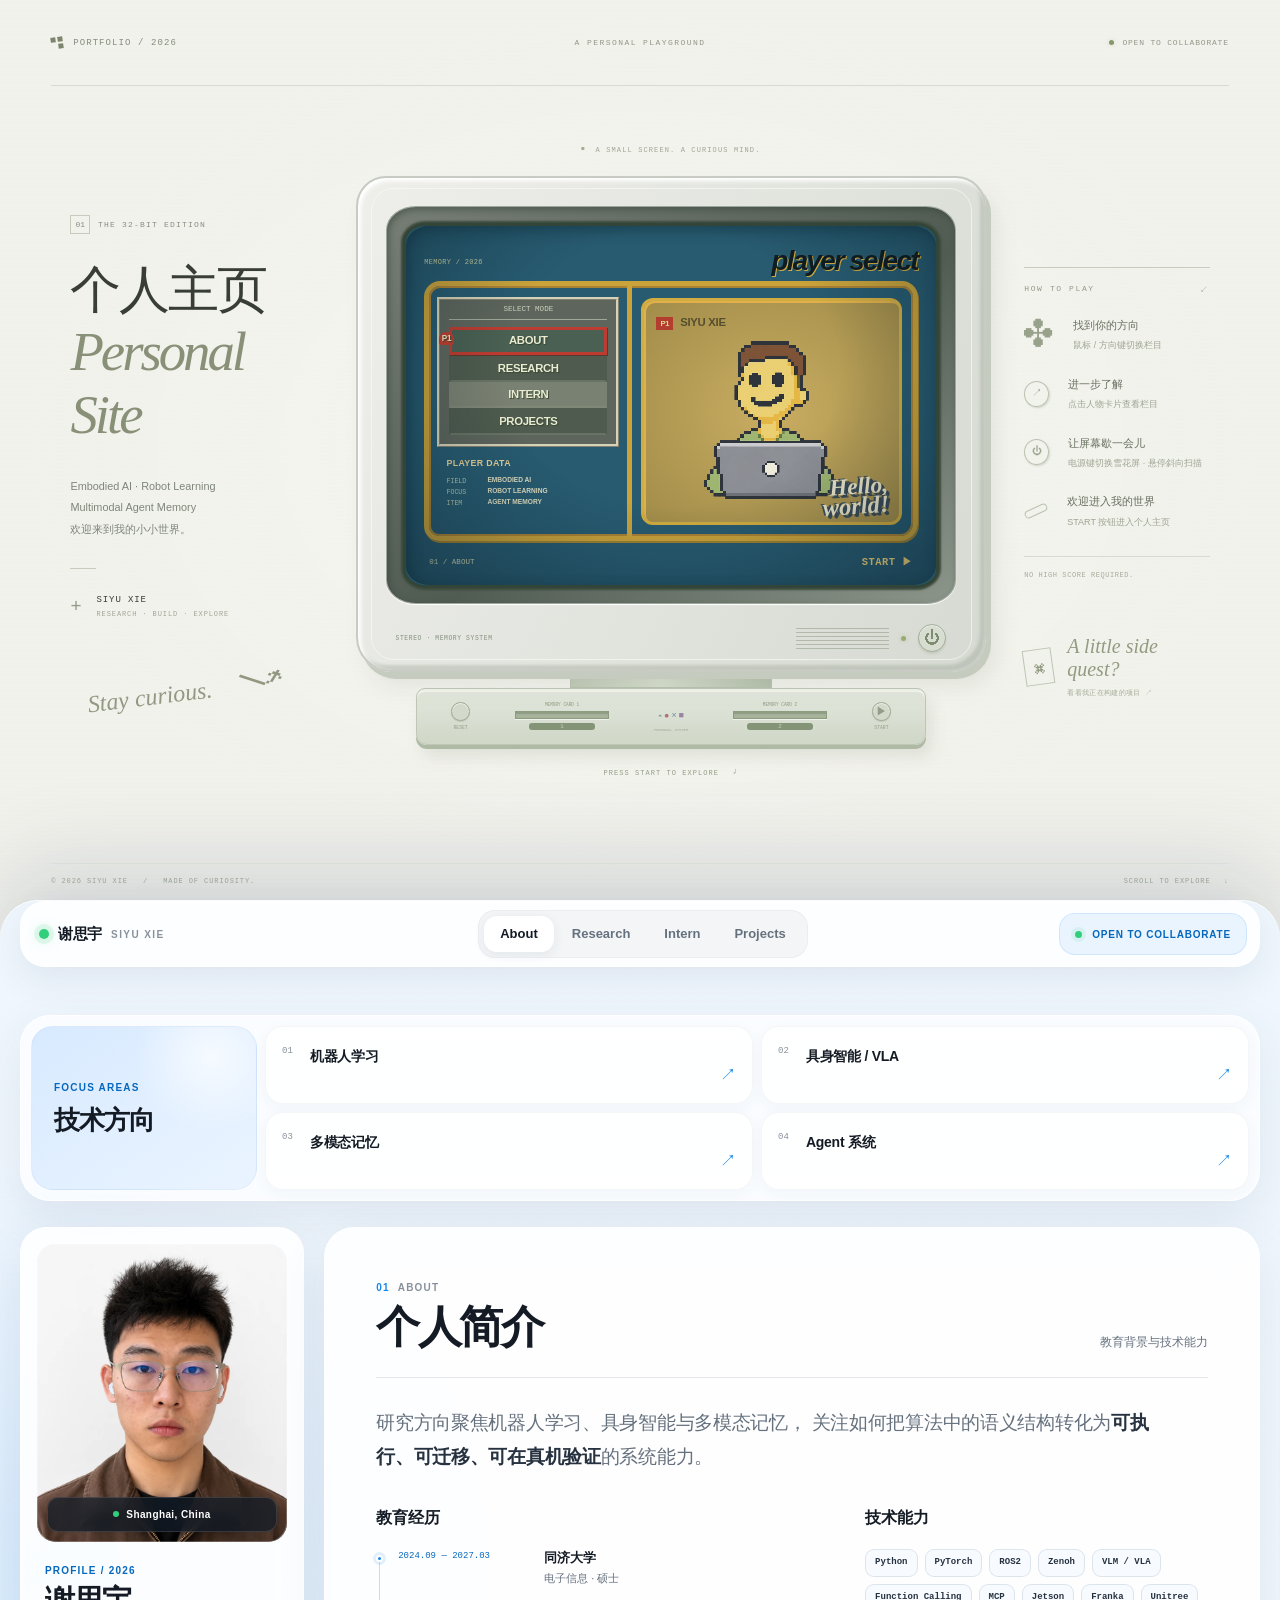
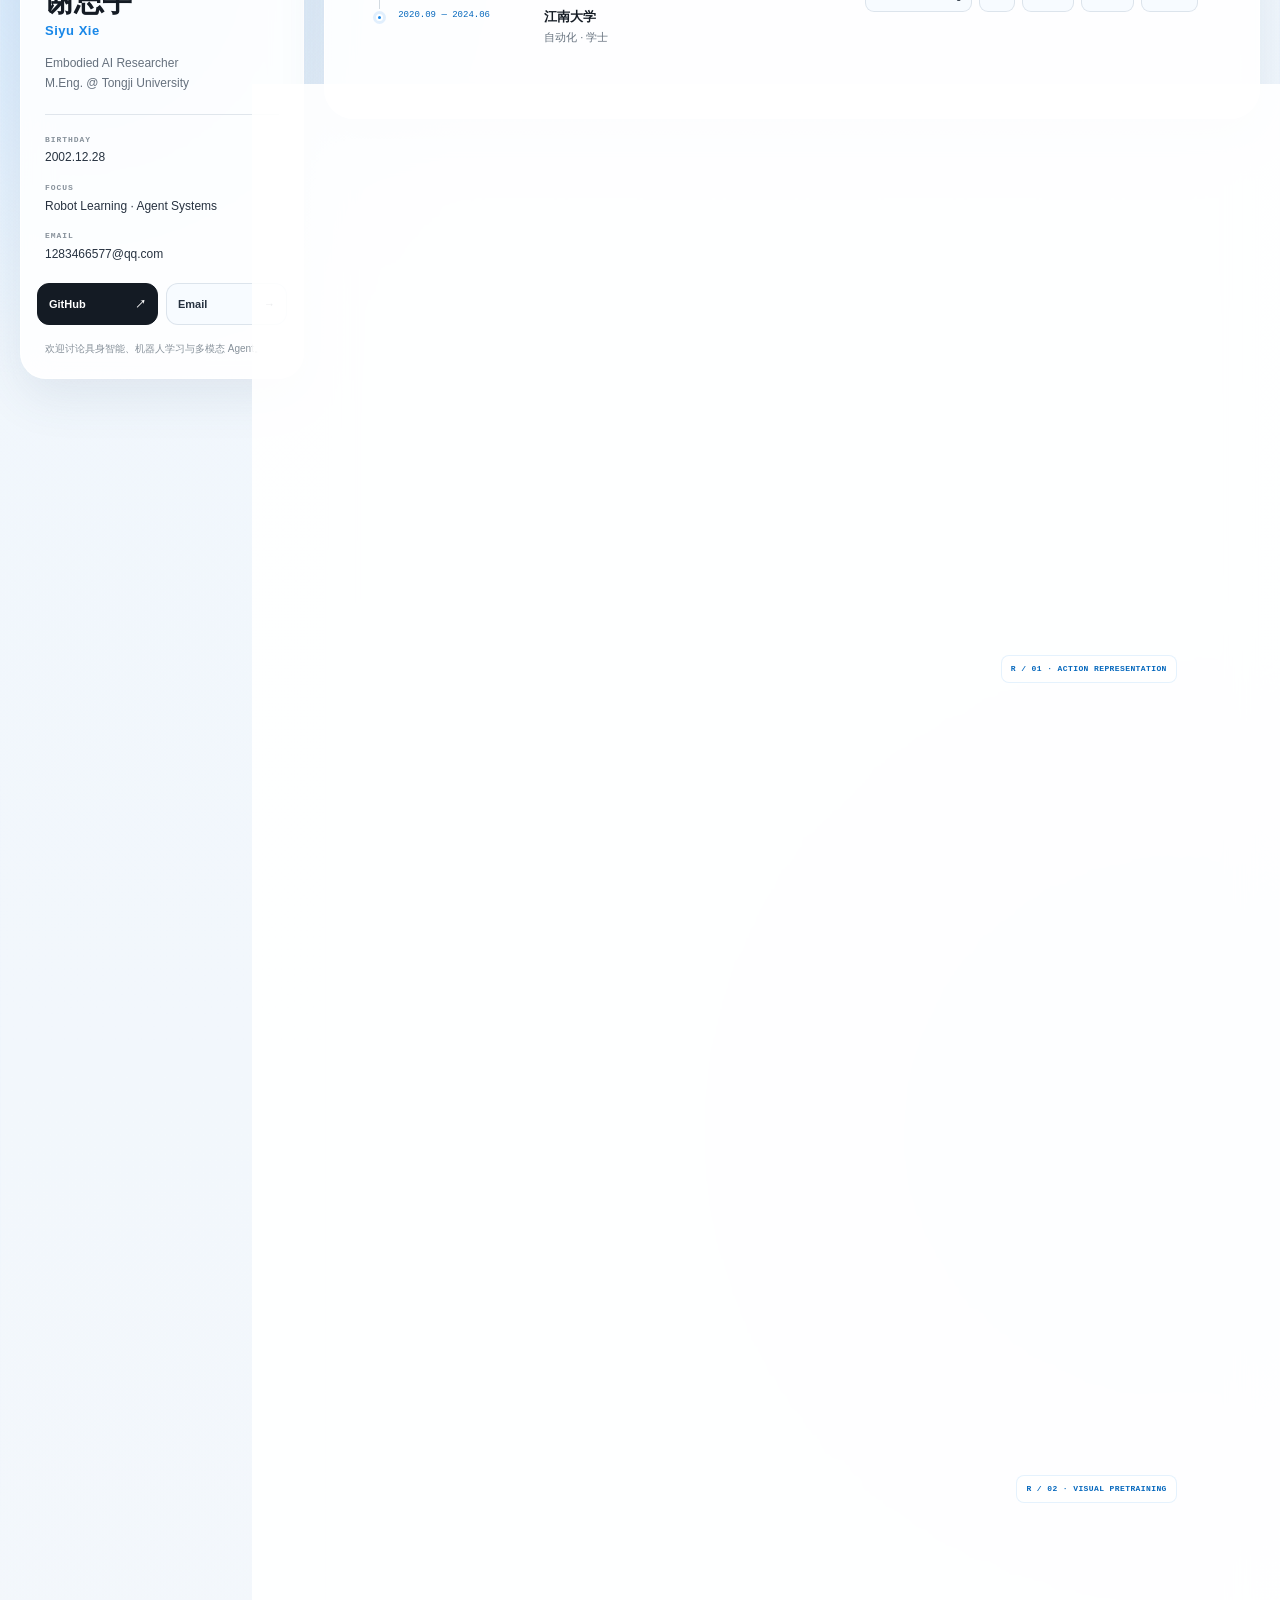
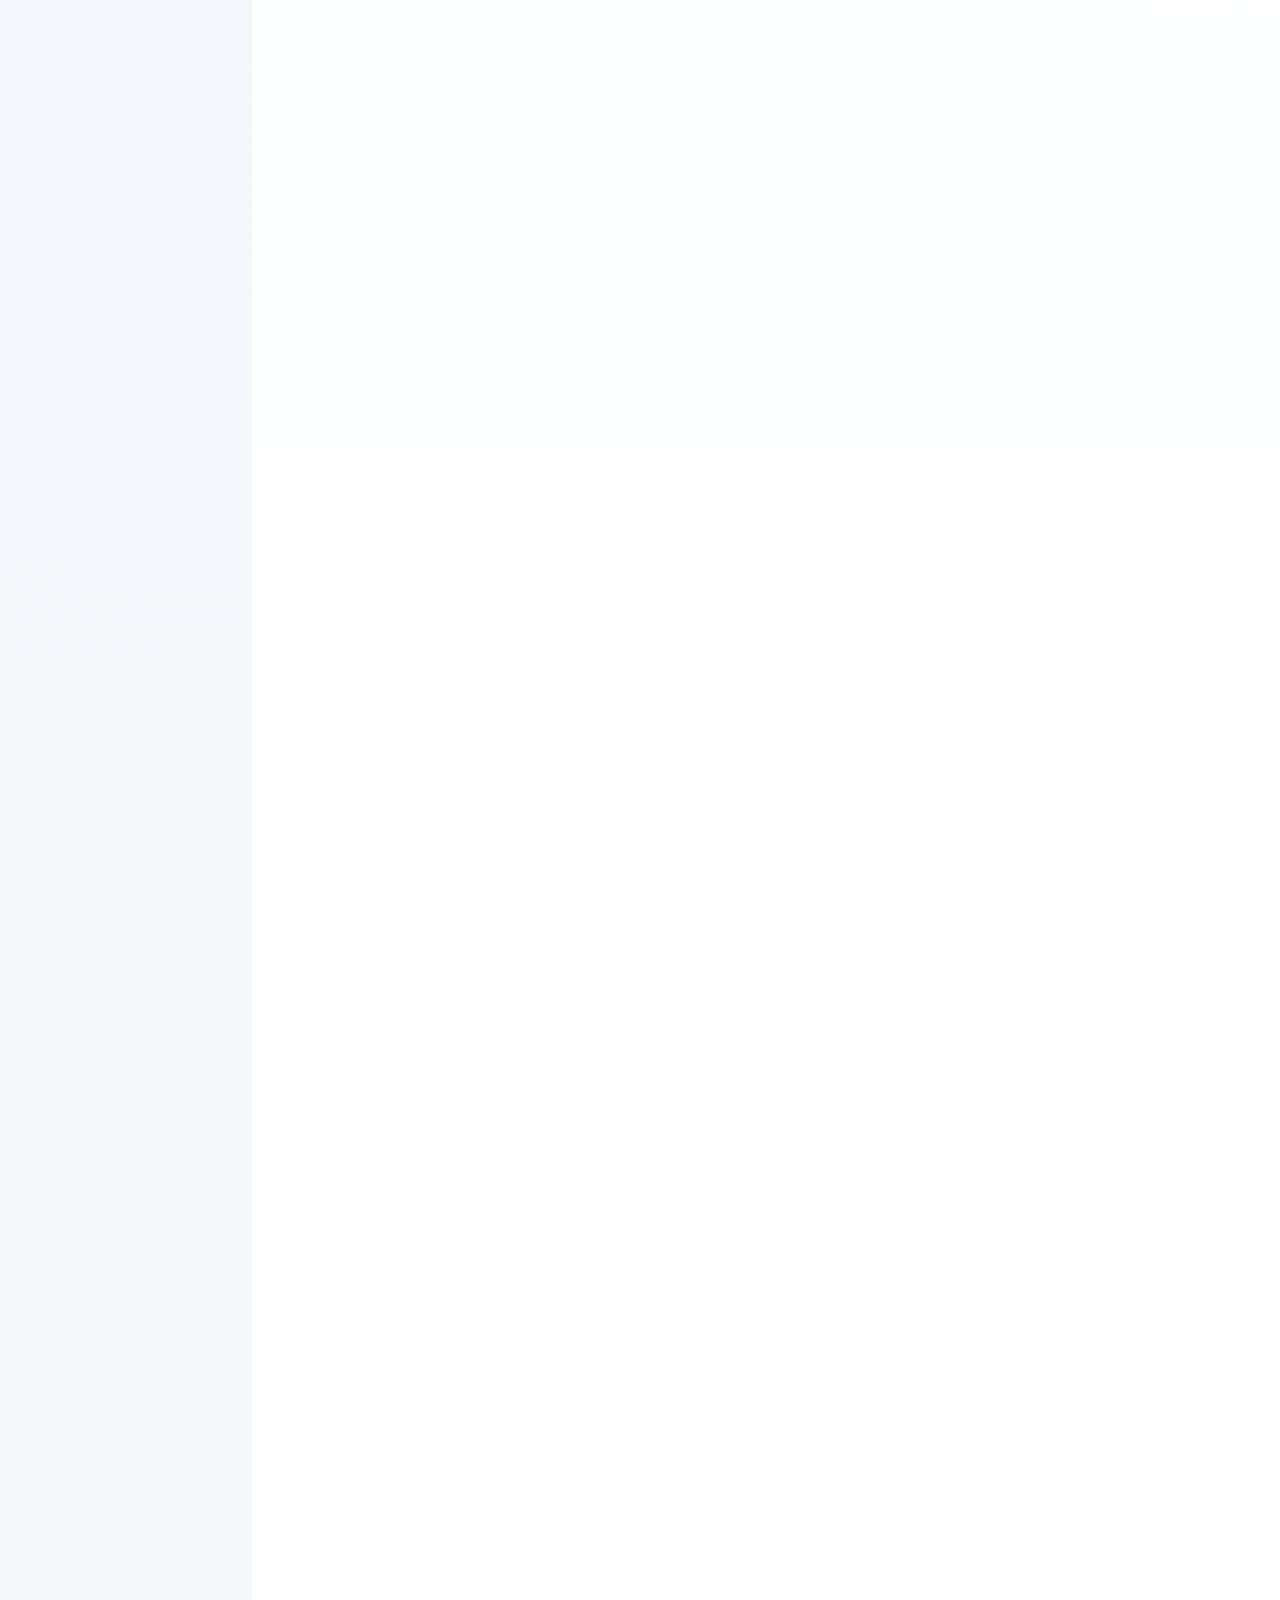
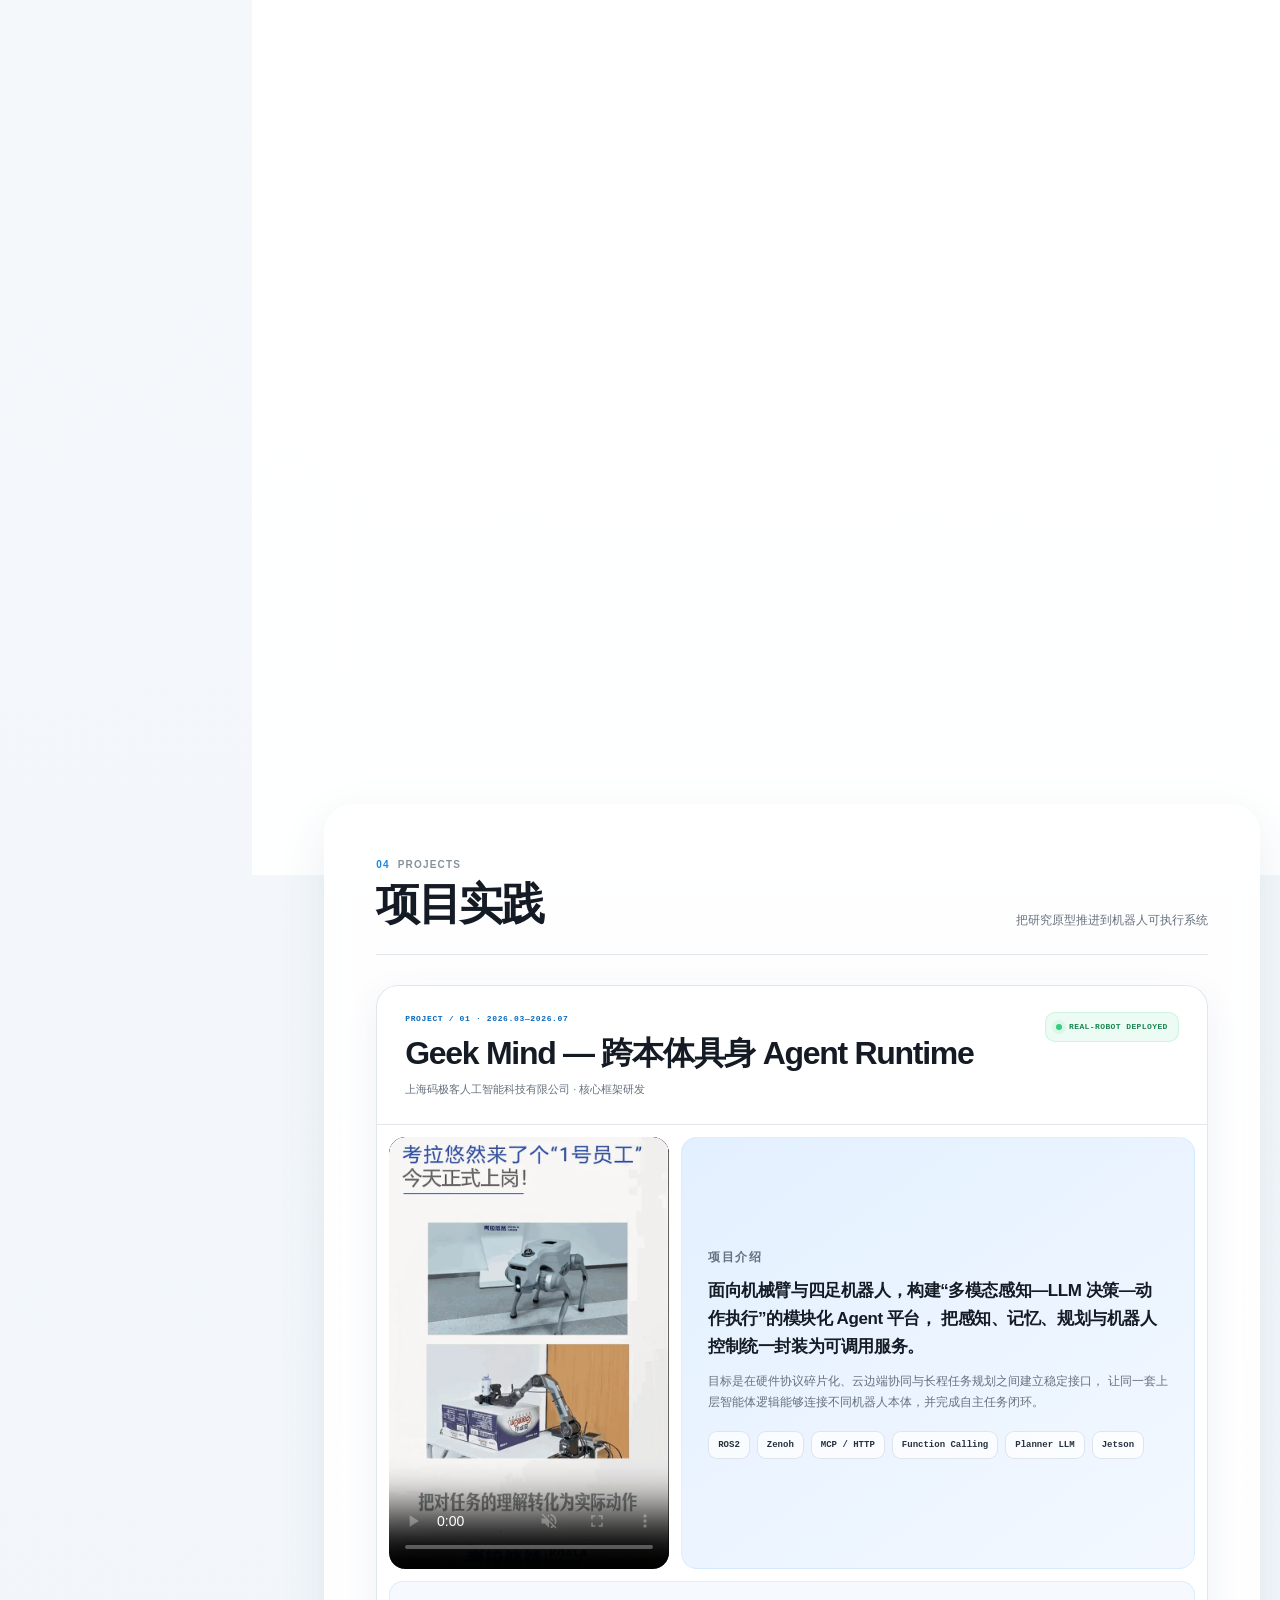
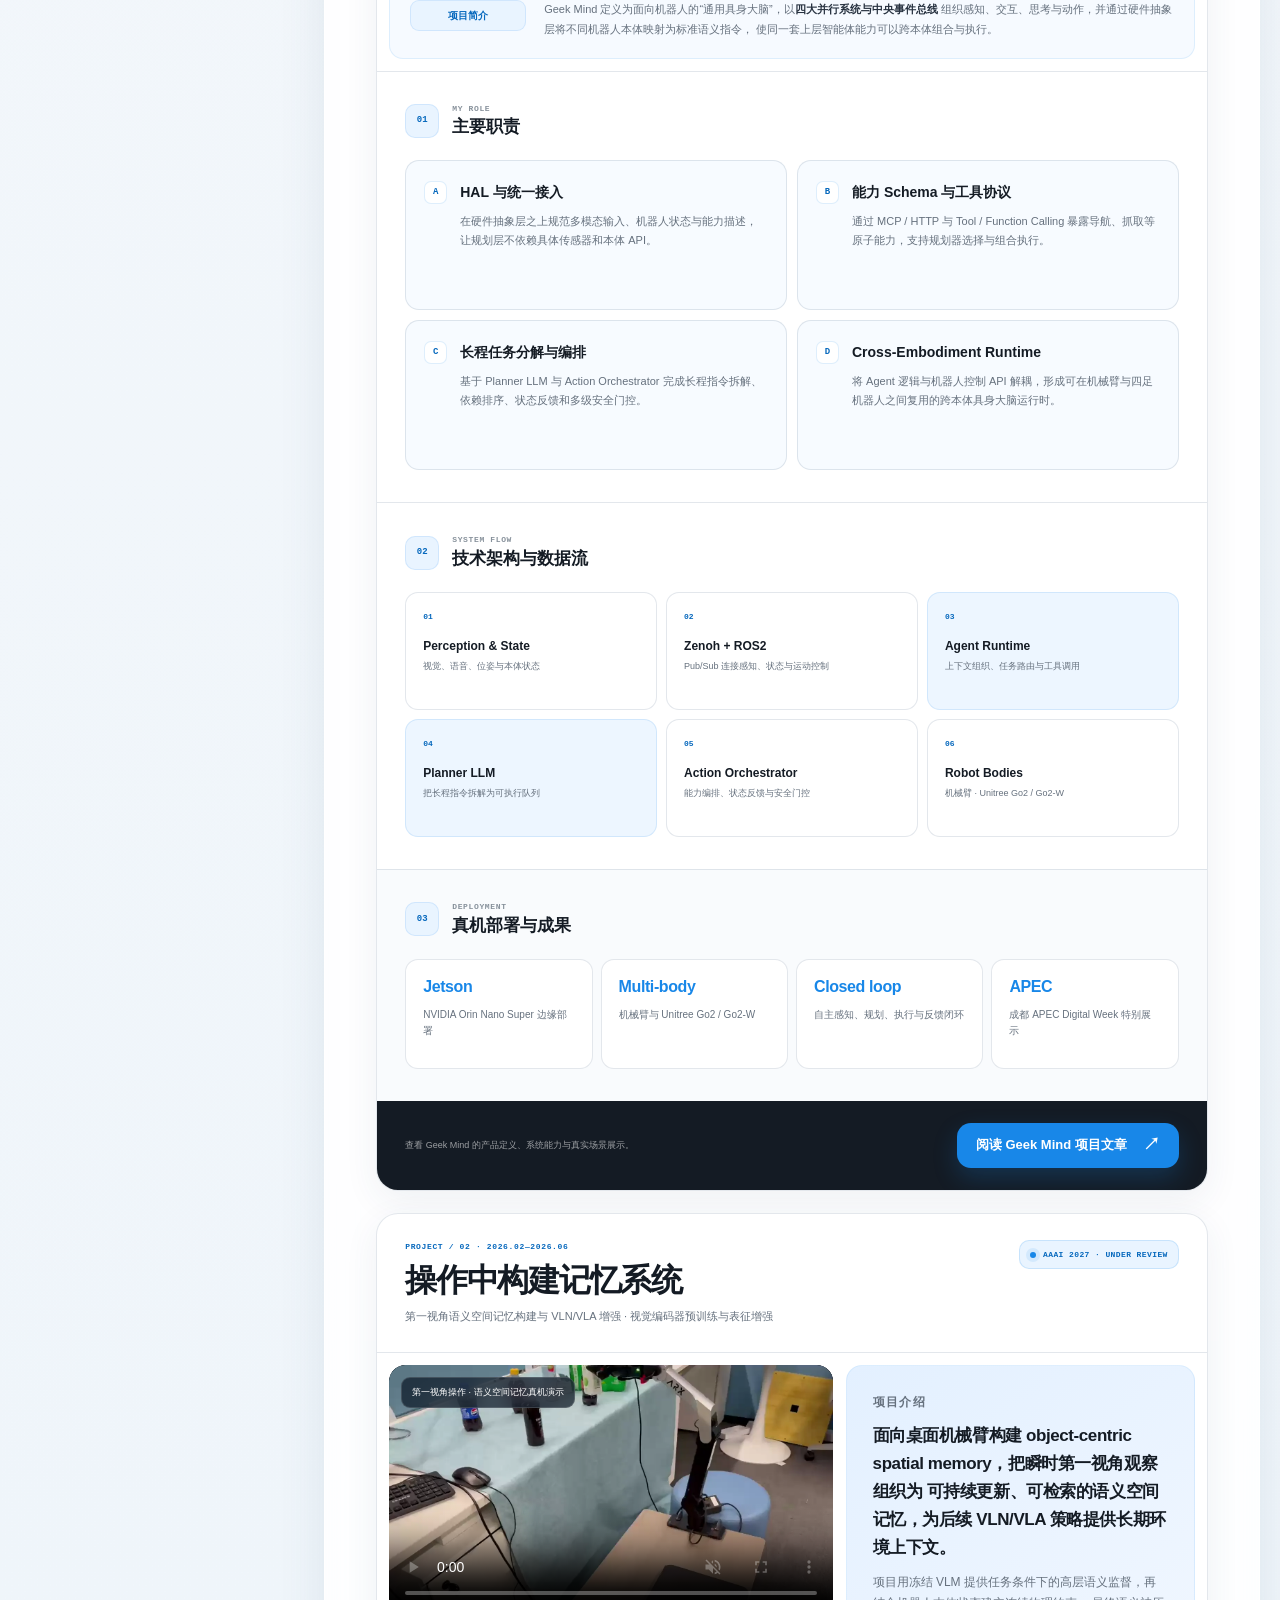
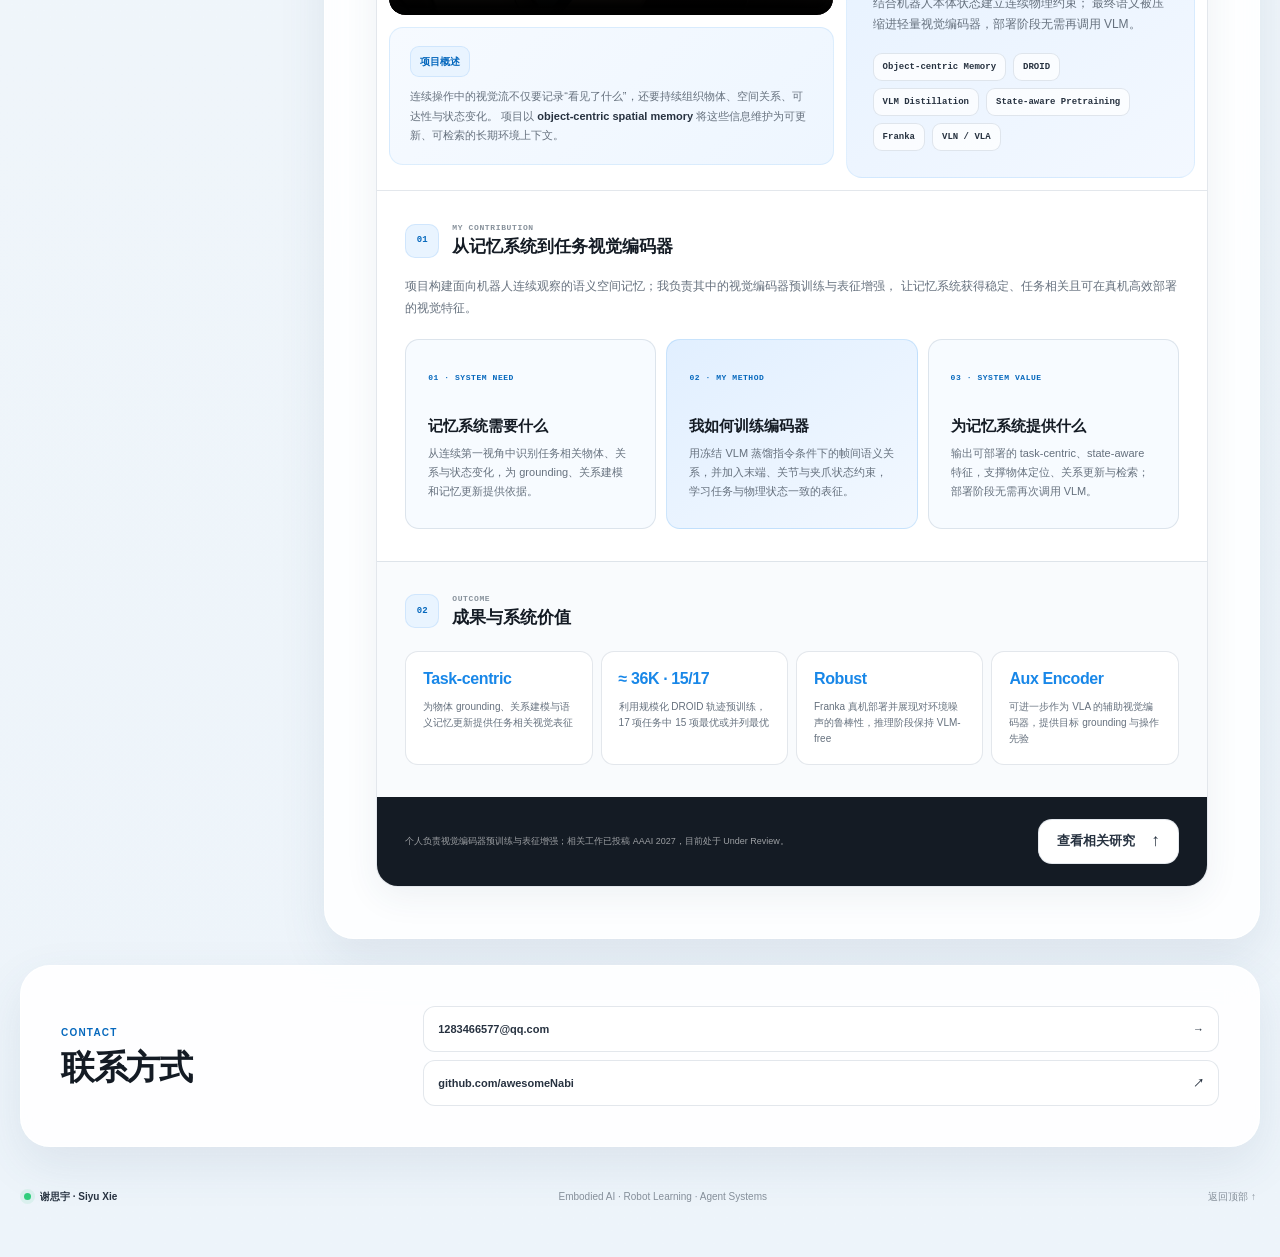
==== commit f7890f95: "Replace portrait cover with interactive PS1 CRT homepage" ====
--- a/index.html
+++ b/index.html
@@ -7,7 +7,7 @@
       name="description"
       content="谢思宇的个人主页：具身智能、机器人学习，以及面向群聊环境的多模态 Agent 记忆系统研究与实践。"
     />
-    <meta name="theme-color" content="#edf4fb" />
+    <meta name="theme-color" content="#f2f2ec" />
     <meta property="og:title" content="谢思宇 Siyu Xie — Embodied AI Researcher" />
     <meta
       property="og:description"
@@ -21,9 +21,9 @@
     <title>谢思宇 Siyu Xie — Embodied AI Researcher</title>
     <link rel="canonical" href="https://awesomenabi.github.io/" />
     <link rel="icon" href="assets/favicon.svg" type="image/svg+xml" />
-    <link rel="preload" href="assets/binary-portrait-source.png" as="image" type="image/png" />
-    <link rel="stylesheet" href="styles.css?v=20260827-solid6" />
-    <script src="script.js?v=20260827-solid6" defer></script>
+    <link rel="preload" href="assets/pixel-player.webp" as="image" type="image/webp" />
+    <link rel="stylesheet" href="styles.css?v=20260905-crt-standby" />
+    <script src="script.js?v=20260905-crt-standby" defer></script>
   </head>
 
   <body>
@@ -31,95 +31,82 @@
 
     <section class="portal-cover" id="cover" data-cover aria-labelledby="cover-title">
       <div class="portal-cover__scene" data-cover-scene>
-        <div class="portal-cover__grid" aria-hidden="true"></div>
-
-        <div class="portal-cover__masthead" aria-label="封面信息">
-          <a class="cover-mark" href="#top" aria-label="进入谢思宇个人主页">
-            <span>SY</span>
-            <b>PORTFOLIO / 2026</b>
-          </a>
-          <p><i aria-hidden="true"></i> BINARY PORTRAIT ONLINE</p>
+        <div class="portal-cover__masthead">
+          <a class="cover-mark" href="#top" aria-label="进入个人主页"><span class="folio-pixels" aria-hidden="true"><i></i><i></i><i></i></span><b>PORTFOLIO / 2026</b></a>
+          <p class="cover-edition">A PERSONAL PLAYGROUND</p>
+          <p class="cover-system"><i aria-hidden="true"></i> OPEN TO COLLABORATE</p>
         </div>
 
-        <div class="portal-cover__stage" data-cover-stage>
+        <div class="portal-cover__stage">
           <div class="portal-cover__copy">
-            <p class="cover-kicker">ENTRY SEQUENCE / 00</p>
-            <h1 id="cover-title">谢思宇<span>Siyu Xie</span></h1>
-            <p>Embodied AI · Robot Learning<br />Multimodal Agent Memory</p>
+            <p class="cover-kicker"><span>01</span> THE 32-BIT EDITION</p>
+            <h1 id="cover-title">个人主页<span>Personal Site</span></h1>
+            <p class="cover-description">Embodied AI · Robot Learning<br />Multimodal Agent Memory<br /><span>欢迎来到我的小小世界。</span></p>
+            <div class="cover-signature"><span aria-hidden="true">+</span><p>SIYU XIE<small>RESEARCH · BUILD · EXPLORE</small></p></div>
+            <a class="cover-handnote" href="#top">Stay curious. <span aria-hidden="true">⤴</span></a>
           </div>
 
-          <figure class="binary-portrait" data-binary-portrait>
-            <div class="binary-portrait__halo" aria-hidden="true"></div>
-            <div class="binary-portrait__stack">
-              <img
-                class="binary-portrait__fallback"
-                src="assets/binary-portrait-fallback.webp"
-                alt=""
-                width="900"
-                height="900"
-              />
-              <canvas
-                class="binary-portrait__canvas"
-                data-binary-canvas
-                width="900"
-                height="900"
-                role="img"
-                aria-label="由随机 0 和 1 逐步组成的人物插画"
-              ></canvas>
-              <canvas
-                class="binary-portrait__lens"
-                data-binary-lens
-                width="900"
-                height="900"
-                aria-hidden="true"
-              ></canvas>
-            </div>
-
-            <div class="welcome-bubble" aria-label="人物说：welcome">
-              <span>welcome</span>
-            </div>
-
-            <figcaption>
-              <span><i aria-hidden="true"></i> MOVE TO REVEAL COLOR</span>
-              <span>SEED <b data-binary-seed>00000000</b></span>
-            </figcaption>
-          </figure>
-
+          <div class="crt-stage">
+            <p class="crt-caption"><i aria-hidden="true"></i> A SMALL SCREEN. A CURIOUS MIND.</p>
+            <div class="retro-console" data-game-console tabindex="0" role="group" aria-label="PS1 风格主页：方向键切换栏目，点击人物查看，Start 进入主页">
+              <div class="crt-monitor">
+                <div class="crt-bezel">
+                  <div class="crt-screen" data-crt-screen>
+                    <div class="ps1-ui">
+                      <div class="ps1-heading"><span>MEMORY / 2026</span><strong>player select</strong></div>
+                      <div class="ps1-panels">
+                        <div class="ps1-sidebar">
+                          <div class="ps1-menu" aria-label="选择主页栏目">
+                            <p>SELECT MODE</p>
+                            <button type="button" data-game-choice="0" class="is-selected" aria-pressed="true"><span>ABOUT</span></button>
+                            <button type="button" data-game-choice="1" aria-pressed="false"><span>RESEARCH</span></button>
+                            <button type="button" data-game-choice="2" aria-pressed="false"><span>INTERN</span></button>
+                            <button type="button" data-game-choice="3" aria-pressed="false"><span>PROJECTS</span></button>
+                          </div>
+                          <div class="ps1-player-data"><p>PLAYER DATA</p><dl><dt>FIELD</dt><dd>EMBODIED AI</dd><dt>FOCUS</dt><dd>ROBOT LEARNING</dd><dt>ITEM</dt><dd>AGENT MEMORY</dd></dl></div>
+                        </div>
+                        <a class="ps1-player-card" href="#about" data-game-open aria-label="查看个人简介">
+                          <div class="ps1-player-card__header"><span>P1</span><b>SIYU XIE</b></div>
+                          <img src="assets/pixel-player.webp" alt="谢思宇的像素人物肖像：棕发、微笑的黄色面孔、绿色上衣和灰色电脑" width="1230" height="1278" fetchpriority="high" />
+                          <span class="ps1-player-card__name">Hello,<br /><b>world!</b></span>
+                        </a>
+                      </div>
+                      <div class="ps1-footer"><span data-game-label aria-live="polite">01 / ABOUT</span><a href="#top" data-scroll-start>START <span aria-hidden="true">▶</span></a></div>
+                    </div>
+                    <span class="crt-screen__scan" aria-hidden="true"></span>
+                    <canvas class="crt-screen__noise" data-crt-noise width="320" height="216" aria-hidden="true"></canvas>
+                  </div>
+                </div>
+                <div class="crt-controls"><span class="crt-model">STEREO · MEMORY SYSTEM</span><div class="crt-speaker" aria-hidden="true"></div><span class="crt-power" aria-hidden="true"></span><button class="crt-power-key" type="button" data-crt-power aria-label="切换屏幕待机" aria-pressed="false" title="进入待机（雪花屏）" disabled>⏻</button></div>
+                <span class="crt-status" data-crt-status role="status" aria-live="polite"></span>
+              </div>
+              <div class="crt-stand" aria-hidden="true"></div>
+              <div class="ps-console">
+                <button type="button" class="ps-reset" data-game-reset aria-label="Reset：返回个人简介"><i aria-hidden="true"></i><span>RESET</span></button>
+                <div class="ps-port" aria-hidden="true"><small>MEMORY CARD 1</small><i></i><b>1</b></div>
+                <div class="ps-console__mark" aria-hidden="true"><span>▴</span><span>●</span><span>×</span><span>■</span><small>PERSONAL SYSTEM</small></div>
+                <div class="ps-port" aria-hidden="true"><small>MEMORY CARD 2</small><i></i><b>2</b></div>
+                <a class="ps-enter" href="#top" aria-label="进入个人主页"><i aria-hidden="true">▶</i><span>START</span></a>
+              </div>
+            </div>
+            <a class="crt-start" href="#top">PRESS START TO EXPLORE <span aria-hidden="true">↵</span></a>
+          </div>
+
+          <aside class="cover-guide" aria-label="游戏画面操作说明">
+            <div class="cover-guide__heading"><span>HOW TO PLAY</span><span aria-hidden="true">↙</span></div>
+            <div class="cover-guide__row"><span class="guide-dpad" aria-hidden="true">✣</span><p>找到你的方向<small>鼠标 / 方向键切换栏目</small></p></div>
+            <div class="cover-guide__row"><span class="guide-button" aria-hidden="true">↗</span><p>进一步了解<small>点击人物卡片查看栏目</small></p></div>
+            <div class="cover-guide__row"><span class="guide-button" aria-hidden="true">⏻</span><p>让屏幕歇一会儿<small>电源键切换雪花屏 · 悬停斜向扫描</small></p></div>
+            <div class="cover-guide__row"><span class="guide-start" aria-hidden="true"></span><p>欢迎进入我的世界<small>START 按钮进入个人主页</small></p></div>
+            <p class="cover-guide__foot">NO HIGH SCORE REQUIRED.</p>
+            <a class="cover-sidequest" href="#projects"><span aria-hidden="true">⌘</span><p>A little side quest?<small>看看我正在构建的项目 ↗</small></p></a>
+          </aside>
         </div>
 
-        <a
-          class="cover-scroll-cue"
-          href="#top"
-          data-scroll-start
-          aria-label="向下滚动进入个人主页"
-        >
-          <span class="cover-scroll-cue__label">
-            <b>SCROLL TO VIEW</b>
-            <small>PERSONAL HOMEPAGE</small>
-          </span>
-          <span class="cover-scroll-cue__arrow" aria-hidden="true">
-            <svg viewBox="0 0 24 24" focusable="false">
-              <path d="M12 4v14m-6-6 6 6 6-6" />
-            </svg>
-          </span>
-        </a>
-
-        <div class="cover-progress" aria-hidden="true">
-          <span>00</span>
-          <i><b data-cover-progress></b></i>
-          <span>01</span>
-        </div>
-
-        <img
-          id="binary-portrait-source"
-          src="assets/binary-portrait-source.png"
-          alt=""
-          width="512"
-          height="512"
-          hidden
-        />
+        <div class="cover-footer"><p>© 2026 SIYU XIE <span>/</span> MADE OF CURIOSITY.</p><a href="#top">SCROLL TO EXPLORE <span aria-hidden="true">↓</span></a></div>
       </div>
     </section>
+
 
     <div class="site-content" data-site-content>
 
--- a/styles.css
+++ b/styles.css
@@ -25,6 +25,7 @@
   --shell: 1240px;
   --ease: 180ms ease;
   --cover-progress: 0;
+  --cover-height: max(100svh, 820px);
   --cover-scene-shift: 0px;
   --cover-scale: 1;
   --cover-opacity: 1;
@@ -33,8 +34,6 @@
   --site-reveal: 0;
   --site-shift: 8svh;
   --site-opacity: 0;
-  --portrait-shift-x: 0px;
-  --portrait-shift-y: 0px;
 }
 
 *,
@@ -104,445 +103,125 @@
   outline-offset: 4px;
 }
 
-/* Scroll-driven binary portrait cover */
+/* Front-facing CRT and PS1 menu on a gray-white portfolio cover. */
 .portal-cover {
+  --retro-paper: #f2f2ec;
+  --retro-ink: #383e36;
+  --retro-muted: #888e81;
+  --retro-line: #d7dad0;
+  --retro-mono: "SFMono-Regular", Consolas, "Liberation Mono", monospace;
   position: relative;
   z-index: 1;
-  height: 100svh;
-  min-height: 560px;
-  color: #132031;
-  background:
-    radial-gradient(circle at 50% 45%, rgba(255, 255, 255, 0.96) 0 22%, transparent 54%),
-    radial-gradient(circle at 76% 38%, rgba(255, 192, 62, 0.2), transparent 30%),
-    radial-gradient(circle at 23% 62%, rgba(100, 184, 40, 0.13), transparent 30%),
-    linear-gradient(145deg, #f8fbff 0%, #fffdf8 48%, #edf6ff 100%);
+  height: var(--cover-height);
+  color: var(--retro-ink);
+  background: var(--retro-paper);
   isolation: isolate;
 }
-
-.js .portal-cover {
-  height: 200svh;
-}
-
-.portal-cover__scene {
-  position: relative;
-  height: 100svh;
-  min-height: 560px;
-  overflow: hidden;
-  isolation: isolate;
-}
-
-.js .portal-cover__scene {
-  position: sticky;
-  top: 0;
-}
-
-.portal-cover__scene::before,
-.portal-cover__scene::after {
-  position: absolute;
-  content: "";
-  pointer-events: none;
-}
-
+.js .portal-cover { height: calc(2 * var(--cover-height)); }
+.portal-cover__scene { position: relative; height: var(--cover-height); overflow: hidden; isolation: isolate; }
+.js .portal-cover__scene { position: sticky; top: 0; }
 .portal-cover__scene::before {
-  inset: 0;
-  z-index: -2;
-  background:
-    radial-gradient(circle at 50% 46%, rgba(255, 255, 255, 0.94), transparent 37%),
-    linear-gradient(90deg, rgba(255, 255, 255, 0.3), transparent 16% 84%, rgba(255, 255, 255, 0.3));
-}
-
-.portal-cover__scene::after {
-  inset: auto 0 0;
-  z-index: 8;
-  height: 25svh;
-  background: linear-gradient(to bottom, transparent, rgba(239, 246, 253, 0.34));
-}
-
-.portal-cover__grid {
-  position: absolute;
-  inset: 0;
-  width: 100%;
-  height: 100%;
-  pointer-events: none;
-}
-
-.portal-cover__grid {
-  z-index: 0;
-  opacity: 0.4;
-  background-image:
-    linear-gradient(rgba(24, 57, 88, 0.045) 1px, transparent 1px),
-    linear-gradient(90deg, rgba(24, 57, 88, 0.045) 1px, transparent 1px);
-  background-size: 44px 44px;
-  mask-image: radial-gradient(circle at center, black 0%, rgba(0, 0, 0, 0.45) 53%, transparent 87%);
-}
-
-.portal-cover__masthead {
-  position: absolute;
-  top: clamp(22px, 3.2vw, 48px);
-  right: clamp(24px, 4vw, 68px);
-  left: clamp(24px, 4vw, 68px);
-  z-index: 10;
-  display: flex;
-  align-items: center;
-  justify-content: space-between;
-  gap: 20px;
-  opacity: var(--cover-opacity);
-  transform: translate3d(0, var(--cover-copy-shift), 0);
-  will-change: opacity, transform;
-}
-
-.cover-mark {
-  display: inline-flex;
-  align-items: center;
-  gap: 13px;
-  font-family: ui-monospace, SFMono-Regular, Menlo, Consolas, monospace;
-}
-
-.cover-mark span {
-  width: 42px;
-  height: 42px;
-  display: grid;
-  place-items: center;
-  color: #fff;
-  background: #132031;
-  border-radius: 50%;
-  font-size: 12px;
-  font-weight: 800;
-  letter-spacing: 0.08em;
-}
-
-.cover-mark b,
-.portal-cover__masthead p {
-  margin: 0;
-  color: #405064;
-  font-size: 10px;
-  font-weight: 800;
-  letter-spacing: 0.14em;
-}
-
-.portal-cover__masthead p {
-  display: flex;
-  align-items: center;
-  gap: 9px;
-  font-family: ui-monospace, SFMono-Regular, Menlo, Consolas, monospace;
-}
-
-.portal-cover__masthead p i,
-.binary-portrait figcaption i {
-  width: 7px;
-  height: 7px;
-  display: inline-block;
-  background: #41b927;
-  border-radius: 50%;
-  box-shadow: 0 0 0 4px rgba(65, 185, 39, 0.12);
-}
-
-.portal-cover__stage {
-  position: relative;
-  z-index: 3;
-  width: min(calc(100% - 96px), 1440px);
-  height: 100%;
-  margin-inline: auto;
-  padding: 96px 0 86px;
-  display: grid;
-  grid-template-columns: minmax(180px, 1fr) minmax(420px, 720px) minmax(180px, 1fr);
-  align-items: center;
-  gap: clamp(18px, 2.4vw, 42px);
-}
-
-.portal-cover__copy {
-  position: relative;
-  z-index: 5;
-  opacity: var(--cover-opacity);
-  transform: translate3d(0, var(--cover-copy-shift), 0);
-  will-change: opacity, transform;
-}
-
-.portal-cover__copy {
-  width: min(100%, 280px);
-  justify-self: end;
-}
-
-.cover-kicker {
-  margin: 0 0 18px;
-  color: #1773c6;
-  font-family: ui-monospace, SFMono-Regular, Menlo, Consolas, monospace;
-  font-size: 10px;
-  font-weight: 800;
-  letter-spacing: 0.15em;
-}
-
-.portal-cover__copy h1 {
-  margin: 0;
-  font-size: clamp(36px, 4.2vw, 66px);
-  font-weight: 830;
-  line-height: 0.98;
-  letter-spacing: -0.065em;
-}
-
-.portal-cover__copy h1 span {
-  margin-top: 12px;
-  display: block;
-  color: #1773c6;
-  font-size: 0.43em;
-  font-weight: 750;
-  line-height: 1;
-  letter-spacing: 0.03em;
-}
-
-.portal-cover__copy > p:last-child {
-  margin: 24px 0 0;
-  color: #526175;
-  font-size: 12px;
-  line-height: 1.7;
-}
-
-.binary-portrait {
-  position: relative;
-  z-index: 4;
-  width: min(51vw, 700px);
-  margin: 0;
-  justify-self: center;
-  aspect-ratio: 1;
-  opacity: var(--cover-opacity);
-  transform:
-    translate3d(var(--portrait-shift-x), calc(var(--cover-scene-shift) + var(--portrait-shift-y)), 0)
-    scale(var(--cover-scale));
-  transform-origin: 50% 54%;
-  will-change: opacity, transform;
-  cursor: zoom-in;
-}
-
-.binary-portrait__halo {
-  position: absolute;
-  inset: 10% 4% 2%;
-  z-index: -1;
-  background:
-    radial-gradient(circle at 50% 36%, rgba(255, 174, 27, 0.24), transparent 39%),
-    radial-gradient(circle at 50% 80%, rgba(49, 145, 227, 0.14), transparent 58%);
-  filter: blur(38px);
-  transform: scale(1.06);
-}
-
-.binary-portrait__stack {
-  position: absolute;
-  inset: 0;
-  overflow: visible;
-}
-
-.binary-portrait__fallback,
-.binary-portrait__canvas {
-  position: absolute;
-  inset: 0;
-  width: 100%;
-  height: 100%;
-  object-fit: contain;
-  filter: drop-shadow(0 30px 44px rgba(46, 74, 103, 0.1));
-  transition: opacity 320ms ease;
-}
-
-.binary-portrait__lens {
-  position: absolute;
-  inset: 0;
-  z-index: 3;
-  width: 100%;
-  height: 100%;
-  opacity: 0;
-  pointer-events: none;
-  filter: drop-shadow(0 18px 30px rgba(28, 54, 80, 0.18));
-  transition: opacity 160ms ease;
-}
-
-.binary-portrait.is-lens-active .binary-portrait__lens {
-  opacity: 1;
-}
-
-.binary-portrait__canvas {
-  opacity: 0;
-}
-
-.binary-portrait.is-canvas-ready .binary-portrait__canvas {
-  opacity: 1;
-}
-
-.binary-portrait.is-canvas-ready .binary-portrait__fallback {
-  opacity: 0;
-}
-
-.welcome-bubble {
-  position: absolute;
-  top: 24%;
-  right: -4%;
-  z-index: 7;
-  padding: 13px 19px 12px;
-  color: #132031;
-  background: rgba(255, 255, 255, 0.96);
-  border: 1px solid rgba(19, 32, 49, 0.72);
-  border-radius: 18px 18px 18px 4px;
-  box-shadow: 8px 9px 0 rgba(255, 177, 35, 0.3), 0 16px 36px rgba(37, 58, 80, 0.12);
-  font-family: ui-monospace, SFMono-Regular, Menlo, Consolas, monospace;
-  font-size: clamp(14px, 1.4vw, 20px);
-  font-weight: 800;
-  letter-spacing: 0.02em;
-}
-
-.welcome-bubble::after {
-  position: absolute;
-  right: 100%;
-  bottom: -1px;
-  width: 17px;
-  height: 17px;
-  content: "";
-  background: #fff;
-  border-bottom: 1px solid rgba(19, 32, 49, 0.72);
-  clip-path: polygon(100% 0, 100% 100%, 0 100%);
-}
-
-.js .welcome-bubble {
-  opacity: 0;
-  transform: translate3d(-12px, 8px, 0) rotate(-4deg) scale(0.82);
-}
-
-.js .binary-portrait.is-canvas-ready .welcome-bubble {
-  animation: welcome-bubble-in 620ms 920ms cubic-bezier(0.2, 0.9, 0.2, 1.2) forwards;
-}
-
-.binary-portrait figcaption {
-  position: absolute;
-  right: 5%;
-  bottom: 2%;
-  left: 5%;
-  z-index: 6;
-  display: flex;
-  align-items: center;
-  justify-content: space-between;
-  gap: 14px;
-  color: #526175;
-  font-family: ui-monospace, SFMono-Regular, Menlo, Consolas, monospace;
-  font-size: 9px;
-  font-weight: 750;
-  letter-spacing: 0.12em;
-}
-
-.binary-portrait figcaption span {
-  display: inline-flex;
-  align-items: center;
-  gap: 9px;
-}
-
-.binary-portrait figcaption b {
-  color: #17283b;
-  font-weight: 800;
-}
-
-.cover-scroll-cue {
-  position: absolute;
-  bottom: clamp(20px, 2.8vw, 36px);
-  left: 50%;
-  z-index: 12;
-  display: flex;
-  align-items: center;
-  gap: 12px;
-  min-height: 62px;
-  padding: 8px 9px 8px 20px;
-  opacity: var(--cover-cue-opacity);
-  transform: translateX(-50%);
-  color: #fff;
-  background: rgba(19, 32, 49, 0.94);
-  border: 1px solid rgba(255, 255, 255, 0.16);
-  border-radius: 999px;
-  box-shadow: 0 18px 44px rgba(29, 49, 71, 0.24), 0 0 0 7px rgba(255, 255, 255, 0.6);
-  backdrop-filter: blur(16px) saturate(1.2);
-  font-family: ui-monospace, SFMono-Regular, Menlo, Consolas, monospace;
-  white-space: nowrap;
-  transition: background 180ms ease, box-shadow 180ms ease, transform 180ms ease;
-}
-
-.cover-scroll-cue:hover {
-  background: #0c1a2a;
-  box-shadow: 0 22px 54px rgba(29, 49, 71, 0.3), 0 0 0 8px rgba(255, 255, 255, 0.72);
-  transform: translate3d(-50%, -3px, 0);
-}
-
-.portal-cover.is-cue-hidden .cover-scroll-cue {
-  pointer-events: none;
-}
-
-.cover-scroll-cue__label {
-  display: grid;
-  gap: 2px;
-}
-
-.cover-scroll-cue__label b {
-  font-size: 11px;
-  font-weight: 900;
-  line-height: 1.25;
-  letter-spacing: 0.14em;
-}
-
-.cover-scroll-cue__label small {
-  color: rgba(255, 255, 255, 0.62);
-  font-size: 7px;
-  font-weight: 700;
-  line-height: 1.3;
-  letter-spacing: 0.13em;
-}
-
-.cover-scroll-cue__arrow {
-  width: 44px;
-  height: 44px;
-  flex: 0 0 auto;
-  display: grid;
-  place-items: center;
-  color: #132031;
-  background: #ffc23f;
-  border-radius: 50%;
-  box-shadow: 0 0 0 1px rgba(255, 222, 145, 0.9), 0 7px 20px rgba(255, 177, 35, 0.32);
-}
-
-.cover-scroll-cue__arrow svg {
-  width: 23px;
-  height: 23px;
-  overflow: visible;
-  fill: none;
-  stroke: currentColor;
-  stroke-width: 2.2;
-  stroke-linecap: round;
-  stroke-linejoin: round;
-  animation: cover-arrow-bounce 1.45s cubic-bezier(0.33, 0, 0.2, 1) infinite;
-}
-
-.cover-progress {
-  position: absolute;
-  top: 50%;
-  right: clamp(17px, 2.2vw, 34px);
-  z-index: 10;
-  display: grid;
-  justify-items: center;
-  gap: 9px;
-  color: #69788a;
-  font-family: ui-monospace, SFMono-Regular, Menlo, Consolas, monospace;
-  font-size: 8px;
-  font-weight: 800;
-  transform: translateY(-50%);
-}
-
-.cover-progress > i {
-  position: relative;
-  width: 1px;
-  height: 88px;
-  overflow: hidden;
-  background: rgba(40, 68, 94, 0.18);
-}
-
-.cover-progress > i b {
-  position: absolute;
-  inset: 0;
-  display: block;
-  background: linear-gradient(to bottom, #1773c6, #f2a61f);
-  transform: scaleY(var(--cover-progress));
-  transform-origin: top;
-}
+  position: absolute; inset: 0; content: ""; pointer-events: none;
+  opacity: .35;
+  background-image: repeating-linear-gradient(0deg, #79877506 0 1px, transparent 1px 4px), radial-gradient(ellipse at 50% 50%, #fff 0, transparent 68%);
+}
+.portal-cover__masthead { position: absolute; inset: 0 4vw auto; height: 86px; display: flex; align-items: center; justify-content: space-between; gap: 24px; border-bottom: 1px solid var(--retro-line); z-index: 3; opacity: var(--cover-opacity); }
+.cover-mark { display: flex; align-items: center; gap: 10px; }
+.cover-mark b { color: #858d7d; font: 9px var(--retro-mono); letter-spacing: .12em; }
+.folio-pixels { display: grid; grid-template-columns: repeat(2, 5px); grid-template-rows: repeat(2, 5px); gap: 2px; transform: rotate(-8deg); }
+.folio-pixels i { background: #7c856d; }.folio-pixels i:last-child { grid-column: 2; }
+.cover-edition, .cover-system { color: #929788; font: 8px var(--retro-mono); letter-spacing: .18em; }
+.cover-edition { position: absolute; left: 50%; transform: translateX(-50%); }
+.cover-system { display: flex; align-items: center; gap: 8px; letter-spacing: .1em; }
+.cover-system i { width: 5px; height: 5px; border-radius: 50%; background: #87976b; box-shadow: 0 0 5px #87976b44; }
+.portal-cover__stage { position: relative; height: 100%; width: min(1320px, 89vw); margin: auto; padding: 118px 0 65px; display: grid; grid-template-columns: 1fr minmax(470px, 2.55fr) .75fr; gap: clamp(25px, 3vw, 48px); align-items: center; }
+.portal-cover__copy, .cover-guide { opacity: var(--cover-opacity); transform: translateY(var(--cover-copy-shift)); }
+.portal-cover__copy { padding-bottom: 30px; }
+.cover-kicker { display: flex; align-items: center; gap: 8px; margin: 0 0 25px; font: 8px var(--retro-mono); color: var(--retro-muted); letter-spacing: .15em; white-space: nowrap; }
+.cover-kicker > span { border: 1px solid #c6ccbd; padding: 4px; font-size: 8px; letter-spacing: 0; }
+.portal-cover__copy h1 { margin: 0; font-family: "Songti SC", "STSong", "Noto Serif CJK SC", Georgia, serif; font-size: clamp(42px, 4vw, 60px); line-height: 1.22; font-weight: 500; letter-spacing: -.04em; }
+.portal-cover__copy h1 > span { display: block; font-family: "Baskerville", "Times New Roman", serif; font-size: 1.07em; line-height: 1.15; font-style: italic; color: #899078; letter-spacing: -.055em; }
+.cover-description { margin: 29px 0 0; color: #7e8579; font-size: clamp(10px, .85vw, 13px); line-height: 1.95; }
+.cover-description > span { font-size: 11px; }
+.cover-signature { display: flex; align-items: center; gap: 15px; margin-top: 28px; padding-top: 22px; position: relative; }
+.cover-signature::before { content: ""; position: absolute; top: 0; width: 26px; height: 1px; background: #c7ccbf; }
+.cover-signature > span { color: #929b88; font-size: 19px; font-weight: 300; }
+.cover-signature p { font: 9px/1.8 var(--retro-mono); letter-spacing: .1em; margin: 0; }.cover-signature small { display: block; color: #a1a696; font-size: 7px; }
+.cover-handnote { display: inline-flex; align-items: center; gap: 22px; margin: 56px 0 0 17px; color: #929882; font: italic 24px "Baskerville", "Times New Roman", serif; transform: rotate(-7deg); }
+.cover-handnote > span { font-size: 43px; line-height: .7; transform: rotate(25deg); }
+.crt-stage { position: relative; justify-self: center; width: min(100%, 730px); opacity: var(--cover-opacity); transform: translateY(var(--cover-copy-shift)); }
+.crt-caption { position: absolute; bottom: 100%; left: 50%; transform: translateX(-50%); width: max-content; margin: 0 0 22px; color: #a0a693; font: 7px var(--retro-mono); letter-spacing: .16em; }
+.crt-caption i { display: inline-block; width: 3px; height: 3px; margin: 0 6px 2px 0; background: #a5ae94; }
+.retro-console { position: relative; container-type: inline-size; }
+.crt-monitor { position: relative; width: 100%; aspect-ratio: 1.27; padding: 4.5% 4.5% 10.5%; border: 2px solid #c7cbc4; border-radius: 30px 30px 35px 35px; background: linear-gradient(115deg, #eeeeea, #e2e4de 52%, #d6dad2); box-shadow: inset 3px 3px 4px #fff, inset -4px -5px 3px #8f998b55, 5px 7px 0 #c5ccbf, 11px 15px 21px #74806523; }
+.crt-monitor::before { position: absolute; content: ""; inset: 2%; border: 1px solid #f9fbf3aa; border-radius: 23px; pointer-events: none; }
+.crt-bezel { position: relative; height: 100%; padding: 2.7%; background: linear-gradient(145deg, #777e75, #505b52 55%, #8d968b); border: 1px solid #9ea79b; border-radius: 30px / 24px; box-shadow: 0 1px 1px #fff, inset 2px 3px 6px #28382d70; }
+.crt-screen { position: relative; height: 100%; overflow: hidden; isolation: isolate; border-radius: 23px / 19px; background: #225166; border: 3px solid #334538; box-shadow: 0 0 2px 2px #3c4b3d, inset 0 0 22px #152e39; }
+.crt-screen::after { content: ""; position: absolute; inset: 0; z-index: 4; border-radius: inherit; pointer-events: none; background: radial-gradient(ellipse at 50% 40%, transparent 45%, #07172266 100%); box-shadow: inset 3px 4px 14px #08252f70; }
+.ps1-ui { height: 100%; padding: 3% 3.5% 2%; font-family: "Arial Narrow", "Trebuchet MS", Arial, sans-serif; background: #285b70; color: #e6debd; }
+.ps1-heading { height: 12%; display: flex; align-items: center; justify-content: space-between; gap: 4px; color: #c8ce9c; }
+.ps1-heading > span { font: 1.1cqw var(--retro-mono); letter-spacing: .05em; }
+.ps1-heading strong { position: relative; z-index: 1; font-size: 4.4cqw; line-height: .8; color: #101d21; font-style: italic; font-weight: 900; letter-spacing: -.06em; text-shadow: 1px 1px #d5ad42; }
+.ps1-panels { height: 78%; display: grid; grid-template-columns: 42% 58%; border: 5px solid #caa33b; border-radius: 16px 16px 18px 15px; box-shadow: inset 0 0 0 2px #ab8334, 1px 2px 0 #9e8130; }
+.ps1-sidebar { display: flex; flex-direction: column; min-height: 0; overflow: hidden; padding: 5% 4% 4%; border-right: 5px solid #caa33b; }
+.ps1-menu { padding: 3% 5% 5%; border: 3px ridge #d5d2b7; background: #5d655c; }
+.ps1-menu p { margin: 0 0 4%; padding-bottom: 4%; color: #cbd1bd; font: 1.2cqw var(--retro-mono); text-align: center; border-bottom: 1px solid #a0a799; }
+.ps1-menu button { display: block; position: relative; width: 100%; min-height: 3.25cqw; padding: 4% 1%; border: 2px solid transparent; border-bottom-color: #858e7c77; background: #a2aa9566; color: #e9ecd2; font: 700 1.6cqw/1 Arial, sans-serif; letter-spacing: -.03em; text-shadow: 1px 1px 1px #384631; cursor: pointer; }
+.ps1-menu button:nth-of-type(even) { background: #384b3b66; }.ps1-menu button.is-selected { border: 3px solid #bc3c31; background: #496052; box-shadow: 1px 1px 0 #732e25; }
+.ps1-menu button.is-selected::before { position: absolute; left: -9%; top: 12%; content: "P1"; padding: 2px 3px; color: #f1e7bc; background: #bd3e30; border-radius: 7px 7px 3px 3px; font: 800 1.3cqw Arial, sans-serif; }
+.ps1-menu button:hover { color: #fff8d2; background: #a4ac7959; }
+.ps1-menu { display: flex; flex-direction: column; flex: 0 0 65%; min-height: 0; }
+.ps1-menu button { flex: 1; min-height: 0; padding: 0; font-size: 1.8cqw; }
+.ps1-player-data { flex: 1; min-height: 0; }
+.ps1-player-data { margin-top: auto; padding: 6% 5% 2%; }.ps1-player-data > p { margin: 0 0 5%; font: bold 1.4cqw Arial, sans-serif; letter-spacing: .04em; color: #e7d198; }.ps1-player-data dl { display: grid; grid-template-columns: 25% 75%; gap: 6% 0; margin: 0; line-height: 1.2; }.ps1-player-data dt { color: #b6c5a8; font: 1.05cqw var(--retro-mono); margin-top: 3%; }.ps1-player-data dd { margin: 0; color: #e1dec0; font-size: 1.05cqw; font-weight: 700; }
+.ps1-player-card { position: relative; display: flex; flex-direction: column; align-items: center; min-width: 0; overflow: hidden; margin: 4% 4% 4% 3%; border: 3px solid #d1ad41; border-radius: 12px; background: radial-gradient(ellipse, #c9ad62, #a18c49); box-shadow: inset 2px 2px 0 #e0b04c; }
+.ps1-player-card__header { display: flex; align-items: center; gap: 7px; align-self: stretch; padding: 5% 5% 0; color: #554e2e; font-size: 1.8cqw; letter-spacing: -.025em; }.ps1-player-card__header > span { color: #e3d997; background: #b33d2f; padding: 2px 4px; font: bold 1.2cqw Arial, sans-serif; }
+.ps1-player-card img { width: 100%; height: 78%; margin-top: 1%; object-fit: contain; image-rendering: pixelated; filter: saturate(.83) contrast(.9); }
+.ps1-player-card__name { position: absolute; bottom: 3%; right: 4%; text-align: right; color: #ede8cb; text-shadow: -2px -1px #3b4c58, 2px 2px #3b4c58, 3px 3px #3b4c58; font: italic 700 3.7cqw/.8 Georgia, serif; transform: rotate(-4deg); }.ps1-player-card__name b { font-size: 1.05em; }
+.ps1-footer { height: 10%; display: flex; align-items: center; justify-content: space-between; padding: 2% 1% 0; font: 1.2cqw var(--retro-mono); color: #d4d9b4; }.ps1-footer a { font-size: 1.65cqw; font-weight: bold; color: #f1d47b; letter-spacing: .05em; }
+.crt-controls { position: absolute; inset: auto 6% 4%; height: 5%; display: flex; align-items: center; gap: 12px; color: #85907f; }
+.crt-model { font: 1cqw var(--retro-mono); letter-spacing: .1em; }
+.crt-speaker { width: 17%; height: 85%; margin-left: auto; background: repeating-linear-gradient(0deg, #95a18c 0 1px, transparent 1px 4px); opacity: .6; }
+.crt-power { width: 5px; height: 5px; flex-shrink: 0; border-radius: 50%; background: #9aaa75; box-shadow: 0 0 4px #91a76055; transition: background 180ms ease; }
+.crt-power-key { position: relative; display: grid; place-items: center; flex: 0 0 auto; width: clamp(28px, 3.4cqw, 36px); aspect-ratio: 1; padding: 0; border: 1px solid #a4af9c; border-radius: 50%; color: #7e8d70; font: 16px Arial, sans-serif; background: #d7ddd0; box-shadow: inset 0 1px 1px #fff9, 0 2px 2px #7b8a6833; cursor: pointer; transition: background 160ms ease, box-shadow 160ms ease; }
+.crt-power-key::before { content: ""; position: absolute; inset: -8px; border-radius: 50%; }
+.crt-power-key:hover { background: #cbd4bf; }
+.crt-power-key:active { box-shadow: inset 1px 2px 3px #73866066; }
+.crt-power-key:disabled { cursor: default; opacity: .45; }
+.crt-monitor.is-standby .crt-power { background: #cda369; box-shadow: 0 0 5px #cda36955; }
+.crt-monitor.is-standby .crt-power-key { color: #9b784b; background: #d9d8c7; }
+.crt-status { position: absolute; width: 1px; height: 1px; overflow: hidden; clip-path: inset(50%); white-space: nowrap; }
+.crt-stand { height: 2.5cqw; width: 32%; margin: auto; background: linear-gradient(90deg, #c1c9b9, #d7dece 45%, #b6c1ae); border: 1px solid #bac5af; }
+.ps-console { display: flex; align-items: center; justify-content: space-around; gap: 3%; width: 81%; height: 9cqw; padding: 1.2% 3%; margin: 0 auto; border: 1px solid #bec7b6; border-radius: 9px 9px 11px 11px; background: linear-gradient(#e4e8de, #cfd7c7); box-shadow: inset 0 3px 0 #f4f6ef, 0 4px 0 #aebaa4, 6px 12px 16px #63725024; }
+.ps-reset, .ps-enter { display: grid; justify-items: center; gap: 4px; border: 0; padding: 0; background: transparent; color: #939e88; cursor: pointer; }.ps-reset i, .ps-enter i { display: grid; place-items: center; width: 3cqw; aspect-ratio: 1; border: 1px solid #a1ad96; border-radius: 50%; background: #d3dacb; box-shadow: inset 0 1px 1px #f1f3ed, 0 1px 1px #7a897044; font: 1.7cqw Arial, sans-serif; }.ps-reset span, .ps-enter span { font: .75cqw var(--retro-mono); }
+.ps-port { display: flex; flex-direction: column; align-items: center; gap: 4px; width: 20%; color: #8e9b81; }.ps-port small { font: .7cqw var(--retro-mono); }.ps-port i { width: 100%; height: 1.2cqw; background: #a7b39b; border: 1px solid #8d9c7f; box-shadow: inset 0 2px 1px #5f715255, 0 1px #f1f4ed; }.ps-port b { width: 70%; text-align: center; border-radius: 3px; background: #849477; color: #c9d3c0; font: .9cqw var(--retro-mono); }
+.ps-console__mark { text-align: center; }.ps-console__mark > span { display: inline-block; margin: 0 1px; font-size: 1.4cqw; color: #7d9690; }.ps-console__mark > span:nth-child(2) { color: #b27376; }.ps-console__mark > span:nth-child(3) { color: #708da0; }.ps-console__mark > span:nth-child(4) { color: #9983a2; }.ps-console__mark small { display: block; margin-top: 2px; color: #a0aa96; font: .6cqw var(--retro-mono); }
+.crt-start { display: block; width: max-content; margin: 25px auto 0; color: #949d87; font: 7px var(--retro-mono); letter-spacing: .15em; }.crt-start > span { margin-left: 9px; }
+.crt-screen__scan { position: absolute; inset: 0; pointer-events: none; opacity: 0; z-index: 3; background: linear-gradient(135deg, transparent calc(var(--scan-position, -20%) - 9%), #e1eced0d calc(var(--scan-position, -20%) - 5%), #e7eff03d calc(var(--scan-position, -20%) - 1.4%), #f4f6ddb3 var(--scan-position, -20%), #cde5e438 calc(var(--scan-position, -20%) + 1%), transparent calc(var(--scan-position, -20%) + 7%)); }
+.crt-screen__distorted { position: absolute; inset: 0; pointer-events: none; opacity: 0; z-index: 2; mask-image: linear-gradient(135deg, transparent calc(var(--scan-position, -20%) - 7%), #000 calc(var(--scan-position, -20%) - 2%), #000 calc(var(--scan-position, -20%) + 2%), transparent calc(var(--scan-position, -20%) + 7%)); }
+.crt-screen__distorted .ps1-ui { transform: translate(var(--scan-drift-x, 0px), var(--scan-drift-y, 0px)); filter: contrast(1.05); }
+.crt-screen.is-screen-active:not(.is-standby) .crt-screen__scan { opacity: 1; }
+.crt-screen.is-screen-active:not(.is-standby) .crt-screen__distorted { opacity: .88; }
+.crt-screen__noise { display: none; position: absolute; inset: 0; z-index: 3; width: 100%; height: 100%; image-rendering: pixelated; pointer-events: none; background: #858585; }
+.crt-screen.is-standby .crt-screen__noise { display: block; }
+.crt-screen.is-standby .ps1-ui { visibility: hidden; }
+.crt-monitor.is-power-switching .crt-screen { animation: crt-power-switch 320ms ease-out; }
+@keyframes crt-power-switch { 0%, 100% { transform: scaleY(1); filter: brightness(1); } 42% { transform: scaleY(.035); filter: brightness(.55); } 58% { transform: scaleY(.035); filter: brightness(1.25); } }
+
+.cover-guide { width: 100%; max-width: 232px; justify-self: end; padding-top: 12px; }
+.cover-guide__heading { display: flex; justify-content: space-between; margin-bottom: 18px; padding-top: 16px; border-top: 1px solid #c6ccbe; font: 8px var(--retro-mono); letter-spacing: .2em; color: #939b88; }
+.cover-guide__row { display: flex; align-items: center; gap: 19px; margin: 21px 0; }.cover-guide__row > span { flex: 0 0 25px; color: #98a28b; text-align: center; }
+.cover-guide__row p { margin: 0; font-size: 11px; color: #67705f; }.cover-guide__row small { display: block; margin-top: 4px; color: #9da592; font-size: 9px; }
+.guide-dpad { font-size: 30px; font-weight: 200; line-height: 1; }.guide-button { border: 1px solid #bac2af; border-radius: 50%; font: 10px/24px var(--retro-mono); box-shadow: 1px 1px 2px #ced4c8; }
+.cover-guide__row > .guide-start { flex-basis: 24px; width: 24px; height: 8px; border: 1px solid #bac2af; border-radius: 9px; transform: rotate(-25deg); }
+.cover-guide__foot { margin-top: 26px; padding-top: 14px; border-top: 1px solid var(--retro-line); color: #a6ad9b; font: 7px var(--retro-mono); letter-spacing: .08em; }
+.cover-sidequest { display: flex; gap: 14px; align-items: center; margin-top: 56px; color: #929b81; }.cover-sidequest > span { width: 30px; border: 1px solid #bdc5b3; text-align: center; transform: rotate(-8deg); font-size: 23px; line-height: 34px; }
+.cover-sidequest p { margin: 0; font: italic 20px "Baskerville", "Times New Roman", serif; }.cover-sidequest small { display: block; margin-top: 7px; font: 7px var(--retro-mono); letter-spacing: .05em; color: #a5ac9a; }
+.cover-footer { position: absolute; inset: auto 4vw 15px; z-index: 3; display: flex; justify-content: space-between; gap: 15px; border-top: 1px solid #d9ddd255; padding-top: 13px; color: #a5ad99; font: 7px var(--retro-mono); letter-spacing: .13em; opacity: var(--cover-cue-opacity); }
+.cover-footer p { margin: 0; }.cover-footer p span { margin: 0 10px; }.cover-footer a span { margin-left: 8px; }
+.portal-cover :focus-visible { outline: 2px solid #915375; outline-offset: 5px; }
+.portal-cover.is-transitioned .portal-cover__scene { visibility: hidden; }
+
 
 .site-content {
   position: relative;
@@ -558,37 +237,18 @@
 }
 
 .js .site-content {
-  margin-top: -100svh;
+  margin-top: calc(-1 * var(--cover-height));
   opacity: var(--site-opacity);
   transform: translate3d(0, var(--site-shift), 0);
   will-change: opacity, transform;
+  pointer-events: none;
 }
 
 .js .site-content.is-transitioned {
   opacity: 1;
   transform: none;
   will-change: auto;
-}
-
-@keyframes welcome-bubble-in {
-  0% {
-    opacity: 0;
-    transform: translate3d(-12px, 8px, 0) rotate(-4deg) scale(0.82);
-  }
-  100% {
-    opacity: 1;
-    transform: translate3d(0, 0, 0) rotate(0) scale(1);
-  }
-}
-
-@keyframes cover-arrow-bounce {
-  0%,
-  100% {
-    transform: translate3d(0, -2px, 0);
-  }
-  52% {
-    transform: translate3d(0, 4px, 0);
-  }
+  pointer-events: auto;
 }
 
 .skip-link {
@@ -1421,6 +1081,7 @@
 }
 
 .content-panel {
+  min-width: 0;
   padding: clamp(28px, 4vw, 52px);
   border-radius: var(--radius-xl);
 }
@@ -3557,170 +3218,36 @@
   }
 }
 
-@media (max-width: 920px) {
-  .js .portal-cover {
-    height: 180svh;
-  }
-
-  .portal-cover__stage {
-    width: 100%;
-    padding: 82px 20px 72px;
-    display: block;
-  }
-
-  .portal-cover__copy {
-    position: absolute;
-    top: clamp(82px, 13svh, 124px);
-    left: clamp(20px, 6vw, 54px);
-    z-index: 7;
-    width: min(48vw, 300px);
-    justify-self: auto;
-  }
-
-  .portal-cover__copy h1 {
-    font-size: clamp(33px, 8vw, 56px);
-  }
-
-  .portal-cover__copy > p:last-child {
-    margin-top: 16px;
-  }
-
-  .binary-portrait {
-    position: absolute;
-    top: 52%;
-    left: 50%;
-    width: min(84vw, 660px);
-    transform:
-      translate3d(calc(-50% + var(--portrait-shift-x)), calc(-50% + var(--cover-scene-shift) + var(--portrait-shift-y)), 0)
-      scale(var(--cover-scale));
-  }
-
-}
-
-@media (max-width: 620px) {
-  .portal-cover,
-  .portal-cover__scene {
-    min-height: 520px;
-  }
-
-  .portal-cover__masthead {
-    top: 18px;
-    right: 18px;
-    left: 18px;
-  }
-
-  .cover-mark span {
-    width: 36px;
-    height: 36px;
-  }
-
-  .cover-mark b,
-  .portal-cover__masthead p {
-    font-size: 8px;
-  }
-
-  .portal-cover__masthead p {
-    max-width: 108px;
-    justify-content: flex-end;
-    text-align: right;
-    line-height: 1.4;
-  }
-
-  .portal-cover__copy {
-    top: 76px;
-    left: 18px;
-    width: 58vw;
-  }
-
-  .cover-kicker {
-    margin-bottom: 10px;
-    font-size: 8px;
-  }
-
-  .portal-cover__copy h1 {
-    font-size: clamp(30px, 10vw, 44px);
-  }
-
-  .portal-cover__copy h1 span {
-    margin-top: 8px;
-  }
-
-  .portal-cover__copy > p:last-child {
-    display: none;
-  }
-
-  .binary-portrait {
-    top: 53%;
-    width: min(98vw, 610px);
-  }
-
-  .welcome-bubble {
-    top: 24%;
-    right: 2%;
-    padding: 10px 14px 9px;
-    border-radius: 15px 15px 15px 4px;
-    box-shadow: 5px 6px 0 rgba(255, 177, 35, 0.28), 0 12px 26px rgba(37, 58, 80, 0.1);
-  }
-
-  .binary-portrait figcaption {
-    right: 10%;
-    bottom: 5%;
-    left: 10%;
-    justify-content: flex-start;
-    font-size: 7px;
-  }
-
-  .binary-portrait figcaption span:last-child,
-  .cover-progress {
-    display: none;
-  }
-
-  .cover-scroll-cue {
-    bottom: 16px;
-    min-height: 56px;
-    padding: 7px 8px 7px 16px;
-    gap: 9px;
-  }
-
-  .cover-scroll-cue__label b {
-    font-size: 9px;
-  }
-
-  .cover-scroll-cue__arrow {
-    width: 40px;
-    height: 40px;
-  }
-
-  .portal-cover__grid {
-    background-size: 30px 30px;
-  }
-
-  .site-content {
-    border-radius: 26px 26px 0 0;
-  }
-}
-
-@media (max-height: 680px) and (min-width: 721px) {
-  .portal-cover,
-  .portal-cover__scene {
-    min-height: 500px;
-  }
-
-  .binary-portrait {
-    width: min(72vh, 620px);
-  }
-
-  .cover-scroll-cue {
-    bottom: 18px;
-  }
-
-  .portal-cover__stage {
-    padding-top: 72px;
-    padding-bottom: 52px;
-  }
+@media (max-width: 1100px) {
+  .portal-cover__stage { width: 91vw; grid-template-columns: 1fr 2.5fr; gap: 35px; }.cover-guide { display: none; }
+  .portal-cover__copy h1 { font-size: 43px; }.cover-description { font-size: 11px; }
+}
+@media (max-width: 720px) {
+  :root { --cover-height: max(100svh, 800px); }
+  .cover-edition { display: none; }.portal-cover__masthead { height: 72px; }
+  .portal-cover__stage { width: 100%; padding: 112px 24px 65px; display: flex; flex-direction: column; justify-content: center; gap: 64px; }
+  .portal-cover__copy { width: 100%; padding: 0; }.cover-kicker { margin-bottom: 17px; }
+  .portal-cover__copy h1 { display: flex; flex-wrap: wrap; align-items: baseline; gap: 4px 18px; font-size: 43px; }.portal-cover__copy h1 > span { font-size: 42px; }
+  .cover-description { margin-top: 17px; font-size: 11px; line-height: 1.8; }.cover-description > span, .cover-signature, .cover-handnote { display: none; }
+  .crt-stage { max-width: 570px; }.crt-caption { font-size: 6px; margin-bottom: 17px; }
+  .crt-monitor { border-radius: 22px; }.crt-monitor::before { border-radius: 17px; }.crt-bezel { border-radius: 20px; }.crt-screen { border-radius: 13px; border-width: 2px; }
+  .ps1-panels { border-width: 3px; border-radius: 9px; }.ps1-sidebar { border-right-width: 3px; }.ps1-player-card { border-width: 2px; border-radius: 6px; }.ps1-menu { border-width: 2px; }.ps1-menu button.is-selected { border-width: 2px; }
+  .crt-controls { gap: 7px; }.ps-reset, .ps-enter, .ps-port { gap: 2px; }
+}
+@media (max-width: 420px) {
+  :root { --cover-height: max(100svh, 740px); }
+  .portal-cover__masthead { inset: 0 20px auto; height: 65px; }.cover-mark b { font-size: 7px; }.cover-system { font-size: 6px; gap: 5px; letter-spacing: .05em; }
+  .portal-cover__stage { padding: 100px 16px 72px; gap: 58px; }.portal-cover__copy { padding: 0 7px; }
+  .cover-kicker { font-size: 7px; margin-bottom: 14px; }.portal-cover__copy h1 { font-size: 37px; gap: 14px; }.portal-cover__copy h1 > span { font-size: 36px; }.cover-description { font-size: 10px; }
+  .cover-footer { inset: auto 20px 16px; font-size: 6px; letter-spacing: .04em; }.cover-footer p span { margin-inline: 4px; }.crt-start { margin-top: 22px; font-size: 6px; }
+}
+@media (min-width: 721px) and (max-height: 740px) {
+  :root { --cover-height: max(100svh, 740px); }
+  .cover-handnote { margin-top: 35px; }.cover-sidequest { margin-top: 35px; }
 }
 
 @media (prefers-reduced-motion: reduce) {
+  .crt-screen__scan, .crt-screen__distorted { display: none; }
   html {
     scroll-behavior: auto;
   }
@@ -3746,7 +3273,7 @@
   }
 
   .js .portal-cover {
-    height: 100svh;
+    height: var(--cover-height);
   }
 
   .js .portal-cover__scene {
@@ -3755,27 +3282,17 @@
 
   .portal-cover__copy,
   .portal-cover__masthead,
-  .cover-scroll-cue,
+  .crt-stage,
+  .cover-guide,
+  .cover-footer,
   .js .site-content {
     opacity: 1 !important;
     transform: none !important;
   }
 
-  .binary-portrait {
-    --cover-scene-shift: 0px;
-    --cover-scale: 1;
-    --portrait-shift-x: 0px;
-    --portrait-shift-y: 0px;
-    opacity: 1 !important;
-  }
-
   .js .site-content {
     margin-top: 0;
-  }
-
-  .js .welcome-bubble {
-    opacity: 1;
-    transform: none;
+    pointer-events: auto;
   }
 }
 
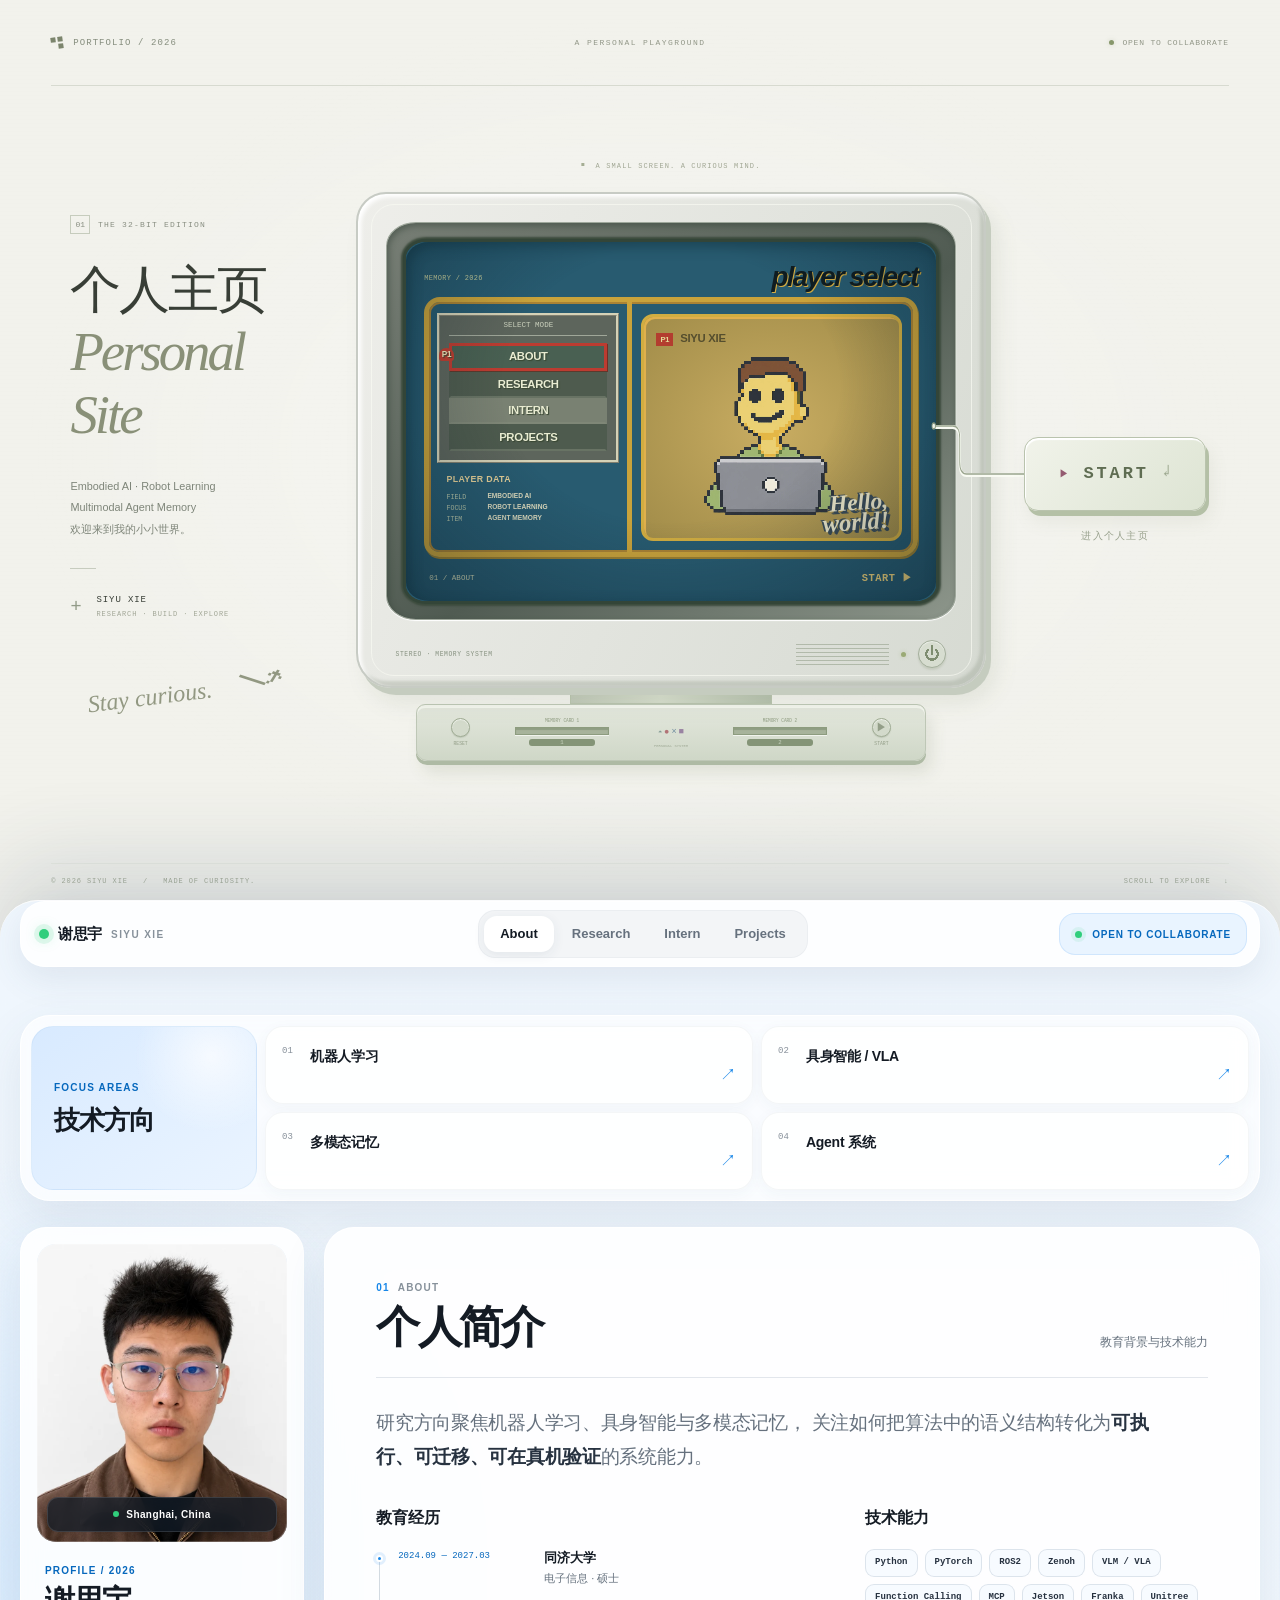
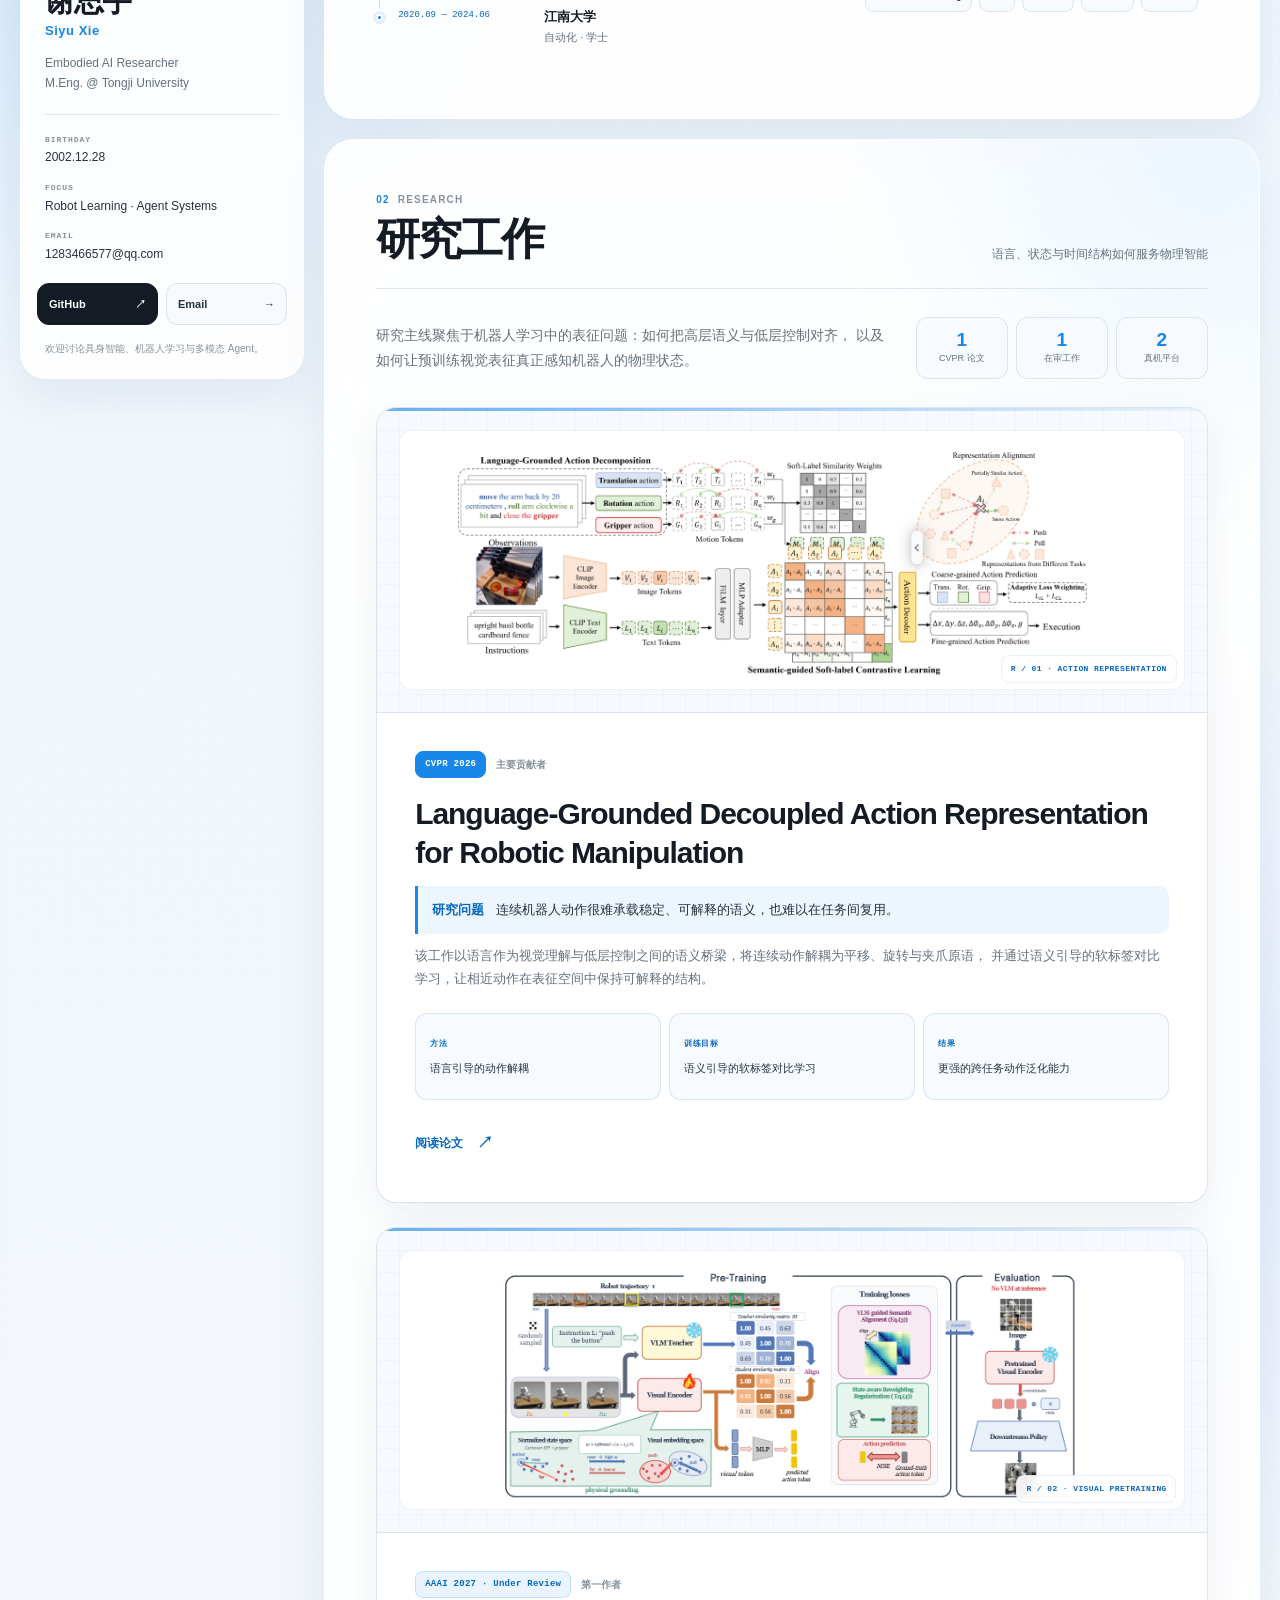
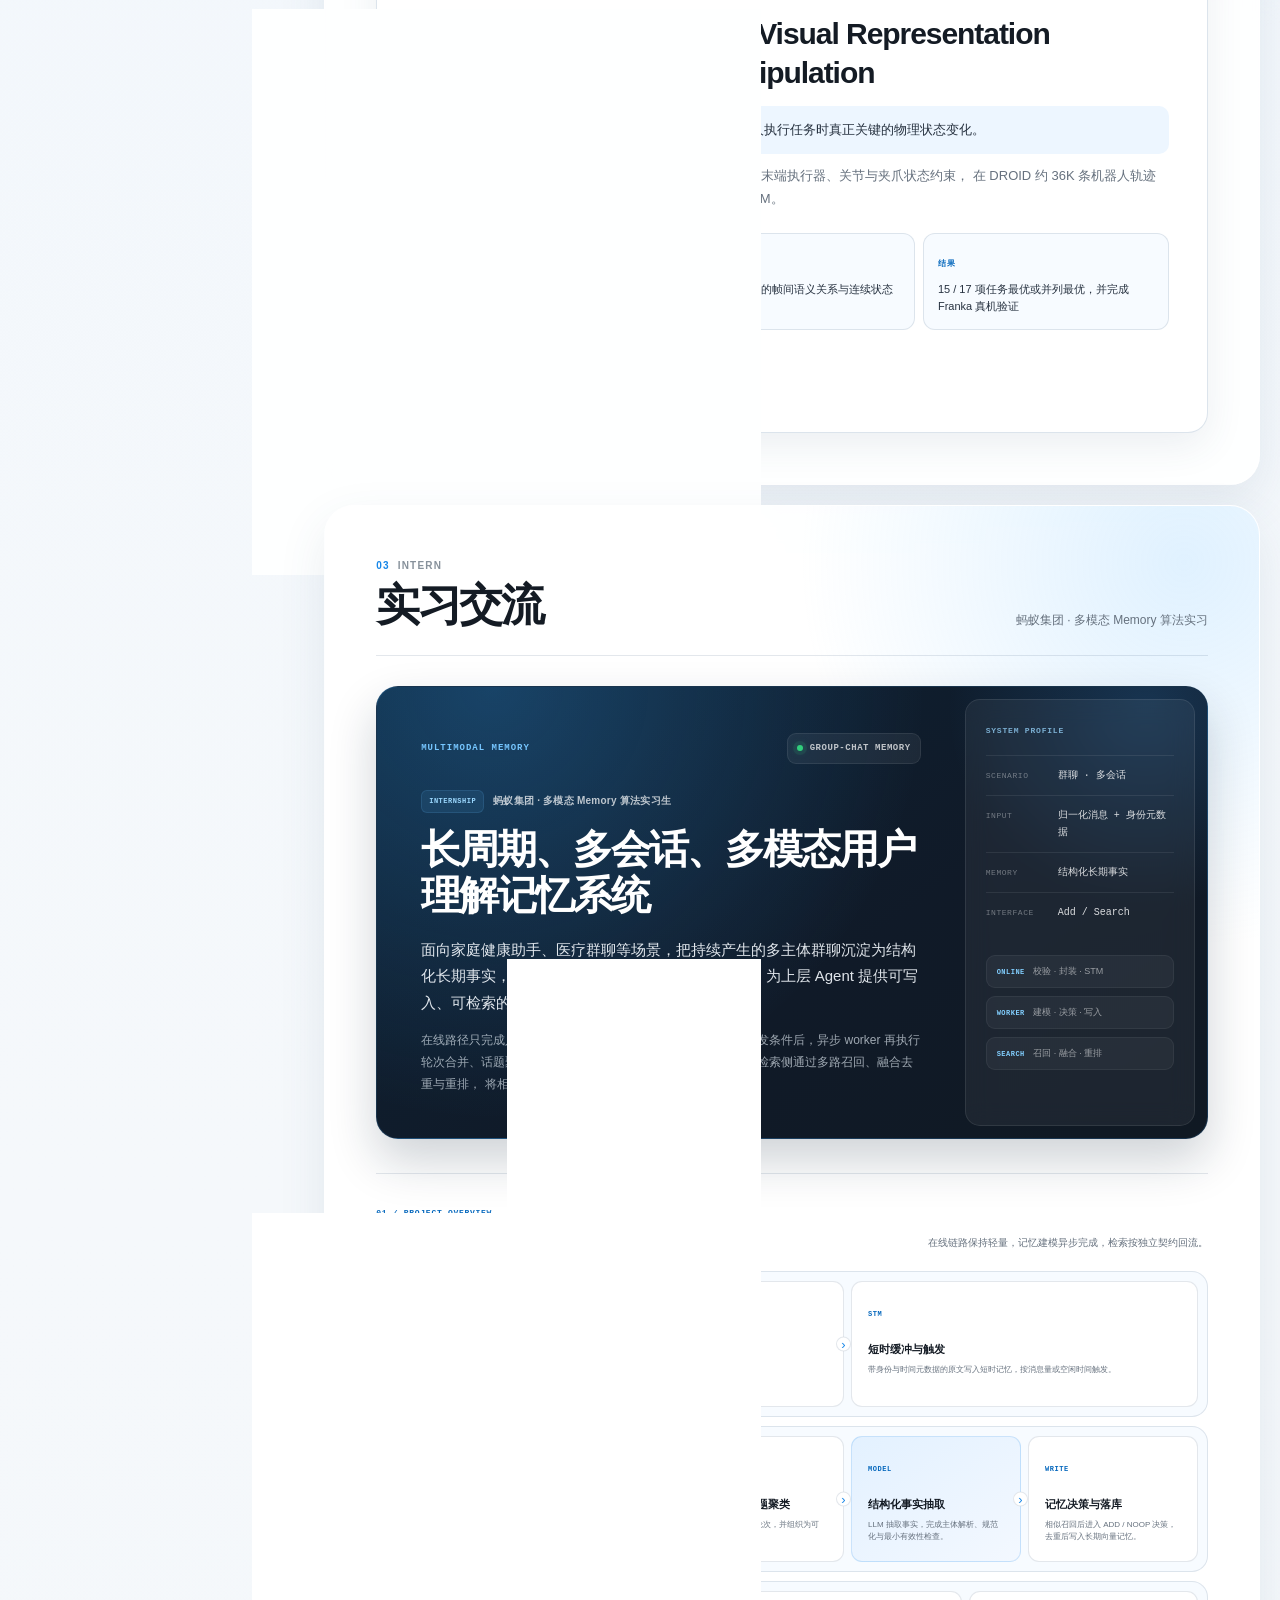
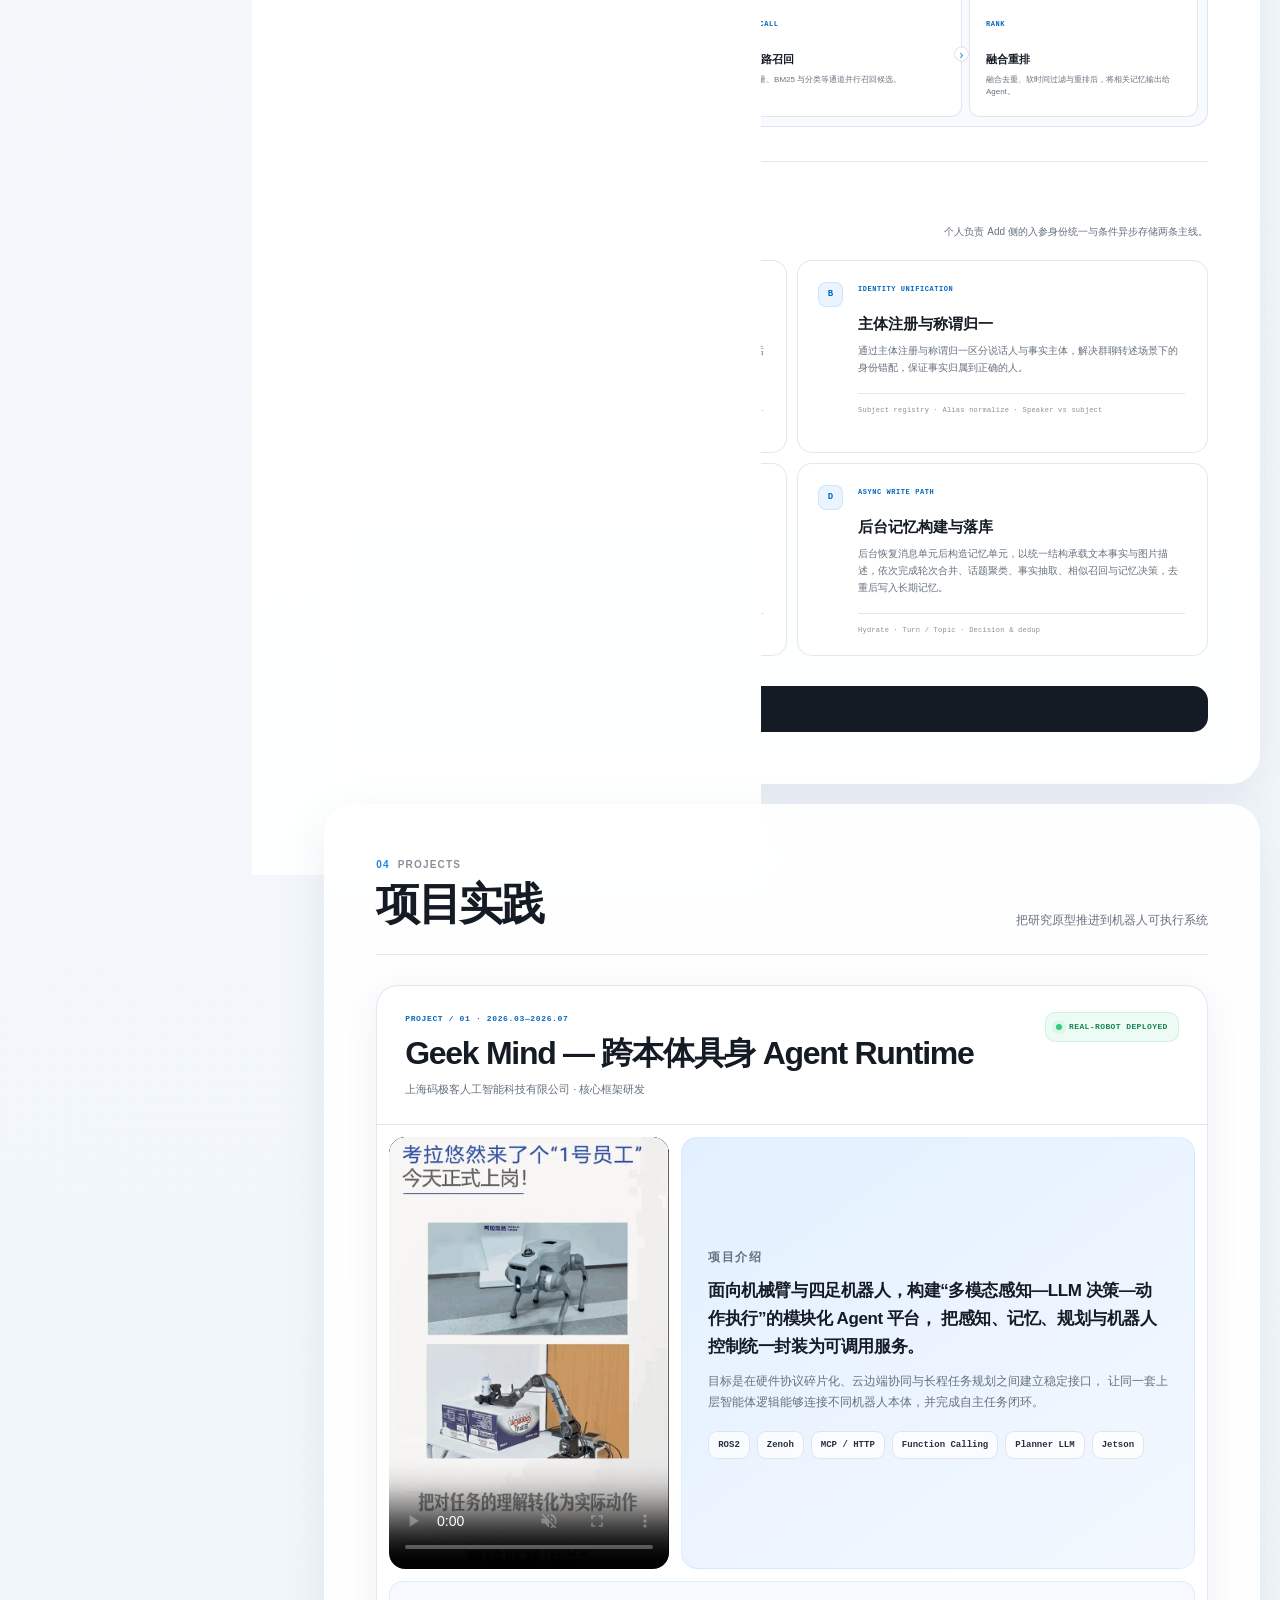
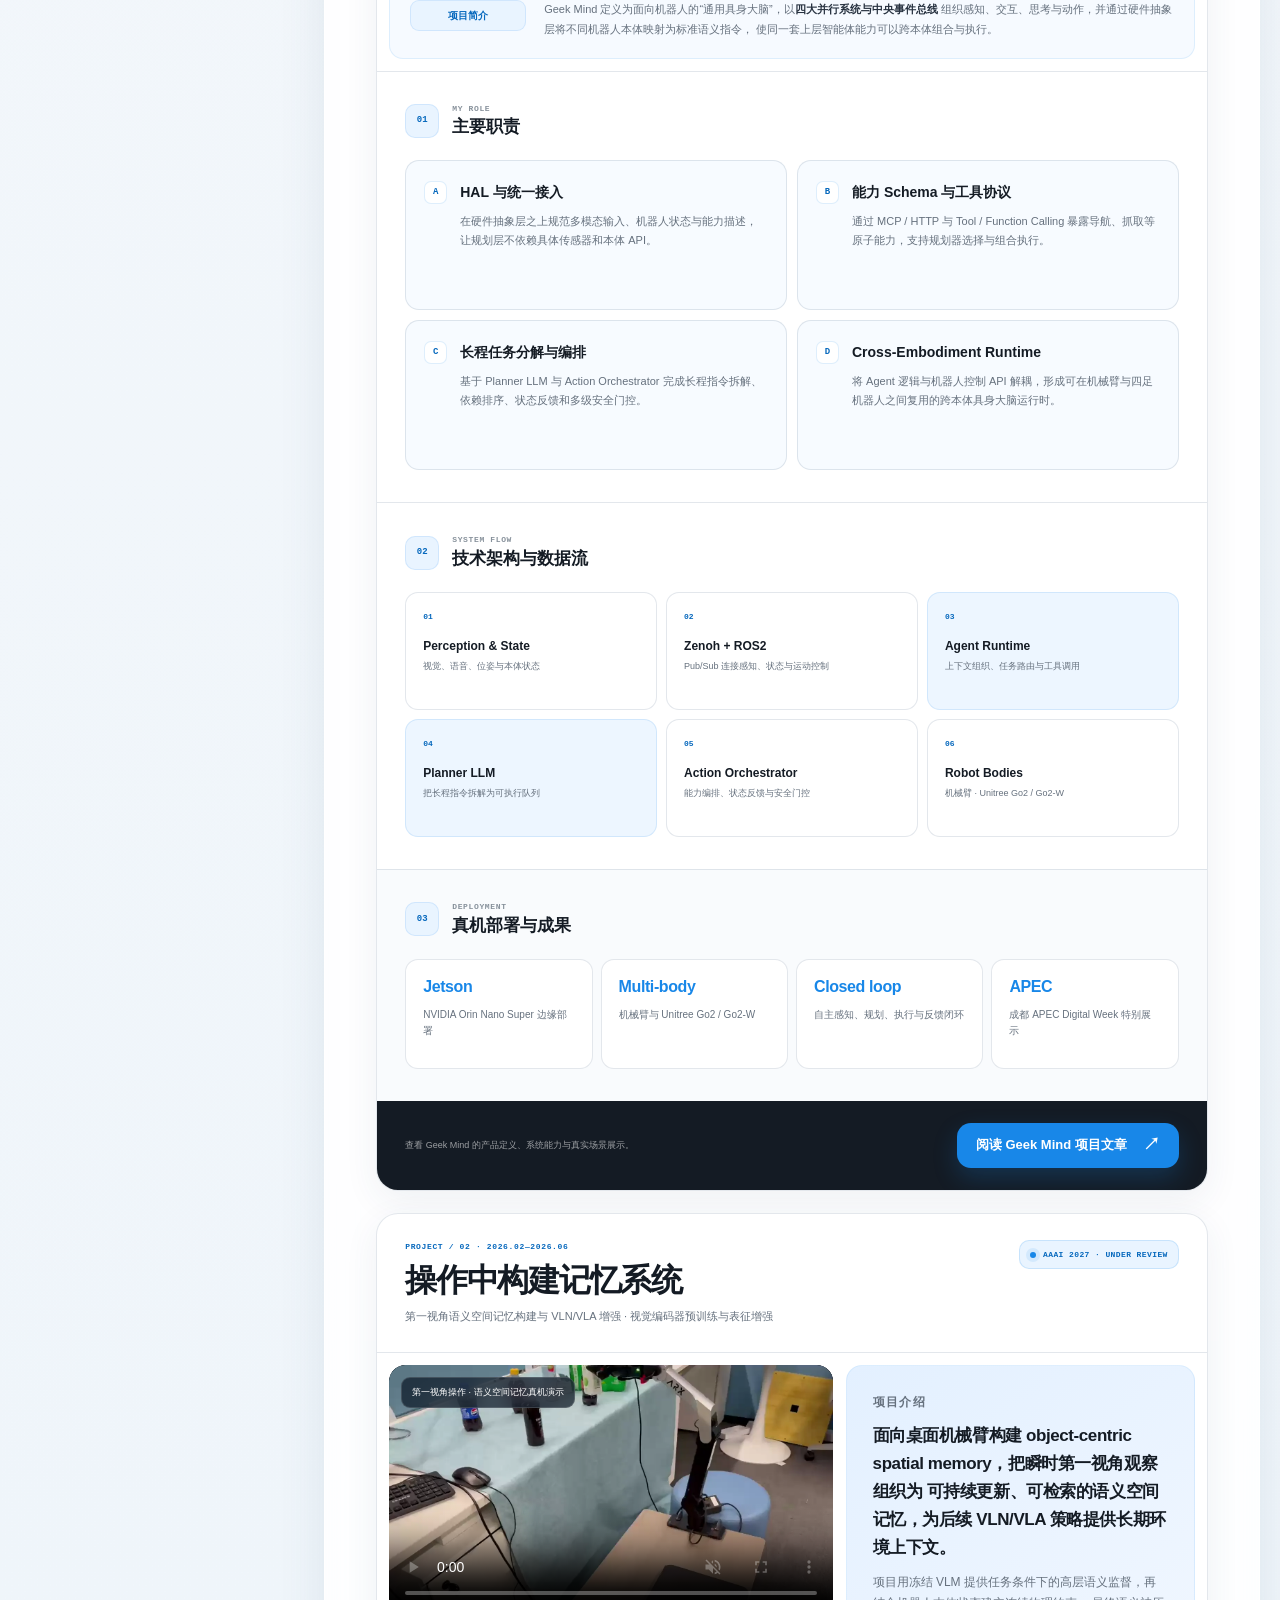
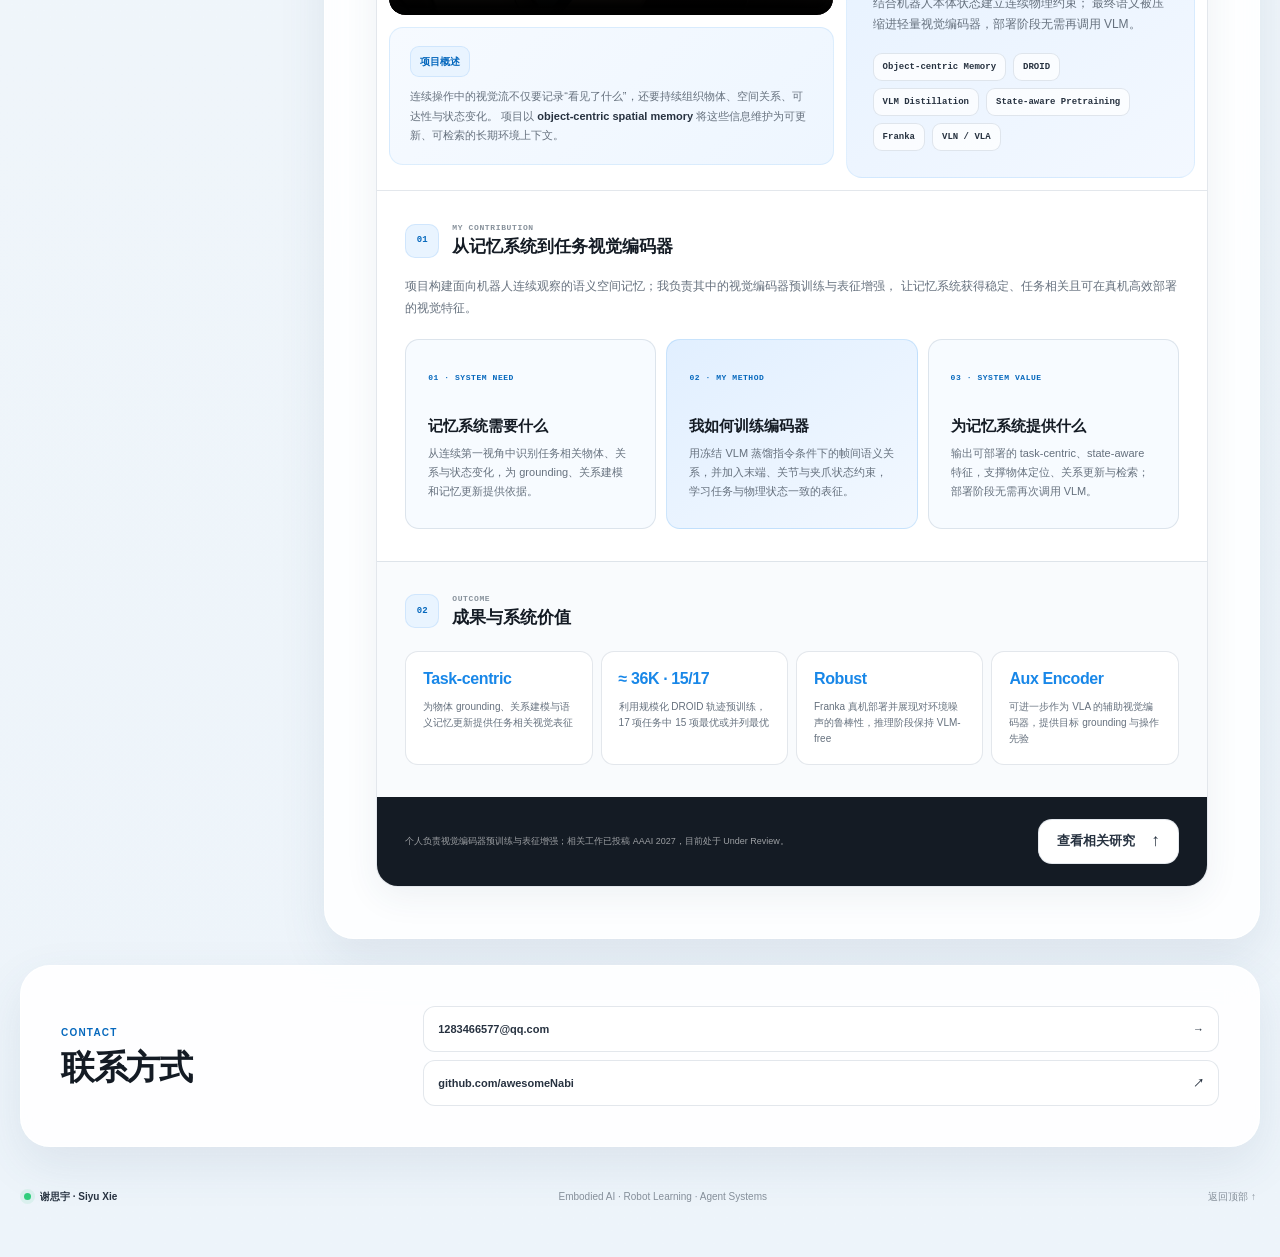
==== commit 29632a45: "Replace cover instructions with a connected START button" ====
--- a/index.html
+++ b/index.html
@@ -22,8 +22,8 @@
     <link rel="canonical" href="https://awesomenabi.github.io/" />
     <link rel="icon" href="assets/favicon.svg" type="image/svg+xml" />
     <link rel="preload" href="assets/pixel-player.webp" as="image" type="image/webp" />
-    <link rel="stylesheet" href="styles.css?v=20260905-crt-standby" />
-    <script src="script.js?v=20260905-crt-standby" defer></script>
+    <link rel="stylesheet" href="styles.css?v=20260905-start-dock2" />
+    <script src="script.js?v=20260905-start-dock2" defer></script>
   </head>
 
   <body>
@@ -89,18 +89,20 @@
                 <a class="ps-enter" href="#top" aria-label="进入个人主页"><i aria-hidden="true">▶</i><span>START</span></a>
               </div>
             </div>
-            <a class="crt-start" href="#top">PRESS START TO EXPLORE <span aria-hidden="true">↵</span></a>
+            <div class="cover-start-dock">
+              <svg class="cover-start-wire" viewBox="0 0 160 70" preserveAspectRatio="none" aria-hidden="true" focusable="false">
+                <path class="cover-start-wire__shadow" d="M2 4H36Q48 4 48 16V40Q48 52 60 52H160" />
+                <path class="cover-start-wire__line" d="M2 4H36Q48 4 48 16V40Q48 52 60 52H160" />
+                <circle cx="3" cy="4" r="3" />
+              </svg>
+              <a class="cover-start-button" href="#top" data-cover-start aria-label="START：进入正式个人主页">
+                <span class="cover-start-button__play" aria-hidden="true">▶</span>
+                <b>START</b>
+                <span class="cover-start-button__enter" aria-hidden="true">↵</span>
+              </a>
+              <p>进入个人主页</p>
+            </div>
           </div>
-
-          <aside class="cover-guide" aria-label="游戏画面操作说明">
-            <div class="cover-guide__heading"><span>HOW TO PLAY</span><span aria-hidden="true">↙</span></div>
-            <div class="cover-guide__row"><span class="guide-dpad" aria-hidden="true">✣</span><p>找到你的方向<small>鼠标 / 方向键切换栏目</small></p></div>
-            <div class="cover-guide__row"><span class="guide-button" aria-hidden="true">↗</span><p>进一步了解<small>点击人物卡片查看栏目</small></p></div>
-            <div class="cover-guide__row"><span class="guide-button" aria-hidden="true">⏻</span><p>让屏幕歇一会儿<small>电源键切换雪花屏 · 悬停斜向扫描</small></p></div>
-            <div class="cover-guide__row"><span class="guide-start" aria-hidden="true"></span><p>欢迎进入我的世界<small>START 按钮进入个人主页</small></p></div>
-            <p class="cover-guide__foot">NO HIGH SCORE REQUIRED.</p>
-            <a class="cover-sidequest" href="#projects"><span aria-hidden="true">⌘</span><p>A little side quest?<small>看看我正在构建的项目 ↗</small></p></a>
-          </aside>
         </div>
 
         <div class="cover-footer"><p>© 2026 SIYU XIE <span>/</span> MADE OF CURIOSITY.</p><a href="#top">SCROLL TO EXPLORE <span aria-hidden="true">↓</span></a></div>
--- a/styles.css
+++ b/styles.css
@@ -106,6 +106,7 @@
 /* Front-facing CRT and PS1 menu on a gray-white portfolio cover. */
 .portal-cover {
   --retro-paper: #f2f2ec;
+  --cover-gap: clamp(25px, 3vw, 48px);
   --retro-ink: #383e36;
   --retro-muted: #888e81;
   --retro-line: #d7dad0;
@@ -134,8 +135,8 @@
 .cover-edition { position: absolute; left: 50%; transform: translateX(-50%); }
 .cover-system { display: flex; align-items: center; gap: 8px; letter-spacing: .1em; }
 .cover-system i { width: 5px; height: 5px; border-radius: 50%; background: #87976b; box-shadow: 0 0 5px #87976b44; }
-.portal-cover__stage { position: relative; height: 100%; width: min(1320px, 89vw); margin: auto; padding: 118px 0 65px; display: grid; grid-template-columns: 1fr minmax(470px, 2.55fr) .75fr; gap: clamp(25px, 3vw, 48px); align-items: center; }
-.portal-cover__copy, .cover-guide { opacity: var(--cover-opacity); transform: translateY(var(--cover-copy-shift)); }
+.portal-cover__stage { position: relative; height: 100%; width: min(1320px, 89vw); margin: auto; padding: 118px 0 65px; display: grid; grid-template-columns: 1fr minmax(470px, 2.55fr) .75fr; gap: var(--cover-gap); align-items: center; }
+.portal-cover__copy { opacity: var(--cover-opacity); transform: translateY(var(--cover-copy-shift)); }
 .portal-cover__copy { padding-bottom: 30px; }
 .cover-kicker { display: flex; align-items: center; gap: 8px; margin: 0 0 25px; font: 8px var(--retro-mono); color: var(--retro-muted); letter-spacing: .15em; white-space: nowrap; }
 .cover-kicker > span { border: 1px solid #c6ccbd; padding: 4px; font-size: 8px; letter-spacing: 0; }
@@ -196,7 +197,6 @@
 .ps-reset, .ps-enter { display: grid; justify-items: center; gap: 4px; border: 0; padding: 0; background: transparent; color: #939e88; cursor: pointer; }.ps-reset i, .ps-enter i { display: grid; place-items: center; width: 3cqw; aspect-ratio: 1; border: 1px solid #a1ad96; border-radius: 50%; background: #d3dacb; box-shadow: inset 0 1px 1px #f1f3ed, 0 1px 1px #7a897044; font: 1.7cqw Arial, sans-serif; }.ps-reset span, .ps-enter span { font: .75cqw var(--retro-mono); }
 .ps-port { display: flex; flex-direction: column; align-items: center; gap: 4px; width: 20%; color: #8e9b81; }.ps-port small { font: .7cqw var(--retro-mono); }.ps-port i { width: 100%; height: 1.2cqw; background: #a7b39b; border: 1px solid #8d9c7f; box-shadow: inset 0 2px 1px #5f715255, 0 1px #f1f4ed; }.ps-port b { width: 70%; text-align: center; border-radius: 3px; background: #849477; color: #c9d3c0; font: .9cqw var(--retro-mono); }
 .ps-console__mark { text-align: center; }.ps-console__mark > span { display: inline-block; margin: 0 1px; font-size: 1.4cqw; color: #7d9690; }.ps-console__mark > span:nth-child(2) { color: #b27376; }.ps-console__mark > span:nth-child(3) { color: #708da0; }.ps-console__mark > span:nth-child(4) { color: #9983a2; }.ps-console__mark small { display: block; margin-top: 2px; color: #a0aa96; font: .6cqw var(--retro-mono); }
-.crt-start { display: block; width: max-content; margin: 25px auto 0; color: #949d87; font: 7px var(--retro-mono); letter-spacing: .15em; }.crt-start > span { margin-left: 9px; }
 .crt-screen__scan { position: absolute; inset: 0; pointer-events: none; opacity: 0; z-index: 3; background: linear-gradient(135deg, transparent calc(var(--scan-position, -20%) - 9%), #e1eced0d calc(var(--scan-position, -20%) - 5%), #e7eff03d calc(var(--scan-position, -20%) - 1.4%), #f4f6ddb3 var(--scan-position, -20%), #cde5e438 calc(var(--scan-position, -20%) + 1%), transparent calc(var(--scan-position, -20%) + 7%)); }
 .crt-screen__distorted { position: absolute; inset: 0; pointer-events: none; opacity: 0; z-index: 2; mask-image: linear-gradient(135deg, transparent calc(var(--scan-position, -20%) - 7%), #000 calc(var(--scan-position, -20%) - 2%), #000 calc(var(--scan-position, -20%) + 2%), transparent calc(var(--scan-position, -20%) + 7%)); }
 .crt-screen__distorted .ps1-ui { transform: translate(var(--scan-drift-x, 0px), var(--scan-drift-y, 0px)); filter: contrast(1.05); }
@@ -208,15 +208,49 @@
 .crt-monitor.is-power-switching .crt-screen { animation: crt-power-switch 320ms ease-out; }
 @keyframes crt-power-switch { 0%, 100% { transform: scaleY(1); filter: brightness(1); } 42% { transform: scaleY(.035); filter: brightness(.55); } 58% { transform: scaleY(.035); filter: brightness(1.25); } }
 
-.cover-guide { width: 100%; max-width: 232px; justify-self: end; padding-top: 12px; }
-.cover-guide__heading { display: flex; justify-content: space-between; margin-bottom: 18px; padding-top: 16px; border-top: 1px solid #c6ccbe; font: 8px var(--retro-mono); letter-spacing: .2em; color: #939b88; }
-.cover-guide__row { display: flex; align-items: center; gap: 19px; margin: 21px 0; }.cover-guide__row > span { flex: 0 0 25px; color: #98a28b; text-align: center; }
-.cover-guide__row p { margin: 0; font-size: 11px; color: #67705f; }.cover-guide__row small { display: block; margin-top: 4px; color: #9da592; font-size: 9px; }
-.guide-dpad { font-size: 30px; font-weight: 200; line-height: 1; }.guide-button { border: 1px solid #bac2af; border-radius: 50%; font: 10px/24px var(--retro-mono); box-shadow: 1px 1px 2px #ced4c8; }
-.cover-guide__row > .guide-start { flex-basis: 24px; width: 24px; height: 8px; border: 1px solid #bac2af; border-radius: 9px; transform: rotate(-25deg); }
-.cover-guide__foot { margin-top: 26px; padding-top: 14px; border-top: 1px solid var(--retro-line); color: #a6ad9b; font: 7px var(--retro-mono); letter-spacing: .08em; }
-.cover-sidequest { display: flex; gap: 14px; align-items: center; margin-top: 56px; color: #929b81; }.cover-sidequest > span { width: 30px; border: 1px solid #bdc5b3; text-align: center; transform: rotate(-8deg); font-size: 23px; line-height: 34px; }
-.cover-sidequest p { margin: 0; font: italic 20px "Baskerville", "Times New Roman", serif; }.cover-sidequest small { display: block; margin-top: 7px; font: 7px var(--retro-mono); letter-spacing: .05em; color: #a5ac9a; }
+/* The external START control is visually wired to the CRT. */
+.cover-start-dock {
+  position: absolute;
+  left: calc(100% + var(--cover-gap));
+  top: 43%;
+  width: clamp(150px, 14.2vw, 205px);
+}
+.cover-start-wire {
+  position: absolute;
+  right: 100%;
+  top: -15px;
+  width: calc(var(--cover-gap) + 54px);
+  height: 70px;
+  overflow: visible;
+  fill: none;
+  pointer-events: none;
+}
+.cover-start-wire path { stroke-linecap: round; stroke-linejoin: round; }
+.cover-start-wire__shadow { stroke: #f9fbf3; stroke-width: 4px; transform: translateY(1px); }
+.cover-start-wire__line { stroke: #9ba58f; stroke-width: 1.5px; }
+.cover-start-wire circle { fill: #eef1e7; stroke: #89977e; stroke-width: 1.5px; }
+.cover-start-button {
+  position: relative;
+  display: flex;
+  align-items: center;
+  justify-content: center;
+  gap: 14px;
+  width: 100%;
+  min-height: 74px;
+  padding: 18px 17px;
+  border: 1px solid #b9c3ad;
+  border-radius: 14px;
+  background: linear-gradient(135deg, #f1f3ea, #dde4d3);
+  color: #5f6d52;
+  box-shadow: inset 1px 2px 1px #fff, 3px 5px 0 #b4c0a6, 5px 11px 18px #72815c18;
+  transition: transform 160ms ease, box-shadow 160ms ease, background 160ms ease;
+}
+.cover-start-button b { font: 600 17px var(--retro-mono); letter-spacing: .17em; }
+.cover-start-button__play { color: #945b70; font-size: 10px; }
+.cover-start-button__enter { color: #98a48b; font: 15px var(--retro-mono); }
+.cover-start-button:hover { background: linear-gradient(135deg, #f8f8ef, #e7ebda); transform: translateY(-2px); box-shadow: inset 1px 2px 1px #fff, 3px 7px 0 #b4c0a6, 5px 13px 18px #72815c20; }
+.cover-start-button:active { transform: translate(2px, 3px); box-shadow: inset 1px 1px 3px #a6b29755, 1px 2px 0 #b4c0a6; }
+.cover-start-dock > p { margin: 16px 0 0; text-align: center; color: #98a18d; font-size: 10px; letter-spacing: .13em; }
 .cover-footer { position: absolute; inset: auto 4vw 15px; z-index: 3; display: flex; justify-content: space-between; gap: 15px; border-top: 1px solid #d9ddd255; padding-top: 13px; color: #a5ad99; font: 7px var(--retro-mono); letter-spacing: .13em; opacity: var(--cover-cue-opacity); }
 .cover-footer p { margin: 0; }.cover-footer p span { margin: 0 10px; }.cover-footer a span { margin-left: 8px; }
 .portal-cover :focus-visible { outline: 2px solid #915375; outline-offset: 5px; }
@@ -3219,31 +3253,44 @@
 }
 
 @media (max-width: 1100px) {
-  .portal-cover__stage { width: 91vw; grid-template-columns: 1fr 2.5fr; gap: 35px; }.cover-guide { display: none; }
+  :root { --cover-height: max(100svh, 900px); }
+  .portal-cover__stage { width: 91vw; grid-template-columns: 1fr 2.5fr; gap: 35px; }
+  .crt-stage { max-width: min(100%, calc((var(--cover-height) - 340px) / .91)); }
+  .cover-start-dock { position: relative; left: auto; top: auto; width: 190px; margin: 44px auto 0; }
+  .cover-start-wire { display: none; }
+  .cover-start-dock::before { content: ""; position: absolute; left: 50%; bottom: 100%; height: 44px; border-left: 1.5px solid #9ba58f; box-shadow: 1px 0 #fff; }
+  .cover-start-dock::after { content: ""; position: absolute; top: -47px; left: calc(50% - 3px); width: 6px; height: 6px; border: 1px solid #89977e; border-radius: 50%; background: #eef1e7; }
   .portal-cover__copy h1 { font-size: 43px; }.cover-description { font-size: 11px; }
 }
 @media (max-width: 720px) {
-  :root { --cover-height: max(100svh, 800px); }
+  :root { --cover-height: max(100svh, 900px); }
   .cover-edition { display: none; }.portal-cover__masthead { height: 72px; }
   .portal-cover__stage { width: 100%; padding: 112px 24px 65px; display: flex; flex-direction: column; justify-content: center; gap: 64px; }
   .portal-cover__copy { width: 100%; padding: 0; }.cover-kicker { margin-bottom: 17px; }
   .portal-cover__copy h1 { display: flex; flex-wrap: wrap; align-items: baseline; gap: 4px 18px; font-size: 43px; }.portal-cover__copy h1 > span { font-size: 42px; }
   .cover-description { margin-top: 17px; font-size: 11px; line-height: 1.8; }.cover-description > span, .cover-signature, .cover-handnote { display: none; }
-  .crt-stage { max-width: 570px; }.crt-caption { font-size: 6px; margin-bottom: 17px; }
+  .crt-stage { max-width: 400px; }.crt-caption { font-size: 6px; margin-bottom: 17px; }
   .crt-monitor { border-radius: 22px; }.crt-monitor::before { border-radius: 17px; }.crt-bezel { border-radius: 20px; }.crt-screen { border-radius: 13px; border-width: 2px; }
   .ps1-panels { border-width: 3px; border-radius: 9px; }.ps1-sidebar { border-right-width: 3px; }.ps1-player-card { border-width: 2px; border-radius: 6px; }.ps1-menu { border-width: 2px; }.ps1-menu button.is-selected { border-width: 2px; }
   .crt-controls { gap: 7px; }.ps-reset, .ps-enter, .ps-port { gap: 2px; }
 }
 @media (max-width: 420px) {
-  :root { --cover-height: max(100svh, 740px); }
+  :root { --cover-height: max(100svh, 900px); }
   .portal-cover__masthead { inset: 0 20px auto; height: 65px; }.cover-mark b { font-size: 7px; }.cover-system { font-size: 6px; gap: 5px; letter-spacing: .05em; }
   .portal-cover__stage { padding: 100px 16px 72px; gap: 58px; }.portal-cover__copy { padding: 0 7px; }
   .cover-kicker { font-size: 7px; margin-bottom: 14px; }.portal-cover__copy h1 { font-size: 37px; gap: 14px; }.portal-cover__copy h1 > span { font-size: 36px; }.cover-description { font-size: 10px; }
-  .cover-footer { inset: auto 20px 16px; font-size: 6px; letter-spacing: .04em; }.cover-footer p span { margin-inline: 4px; }.crt-start { margin-top: 22px; font-size: 6px; }
+  .cover-footer { inset: auto 20px 16px; font-size: 6px; letter-spacing: .04em; }.cover-footer p span { margin-inline: 4px; }
 }
 @media (min-width: 721px) and (max-height: 740px) {
-  :root { --cover-height: max(100svh, 740px); }
-  .cover-handnote { margin-top: 35px; }.cover-sidequest { margin-top: 35px; }
+  :root { --cover-height: max(100svh, 900px); }
+  .cover-handnote { margin-top: 35px; }
+}
+
+@media (max-width: 1100px) and (max-height: 800px) {
+  /* Let short screens scroll naturally until the external START is reachable. */
+  .js .portal-cover { height: var(--cover-height); }
+  .js .portal-cover__scene { position: relative; }
+  .js .site-content { margin-top: 0; opacity: 1; transform: none; pointer-events: auto; }
 }
 
 @media (prefers-reduced-motion: reduce) {
@@ -3283,7 +3330,6 @@
   .portal-cover__copy,
   .portal-cover__masthead,
   .crt-stage,
-  .cover-guide,
   .cover-footer,
   .js .site-content {
     opacity: 1 !important;
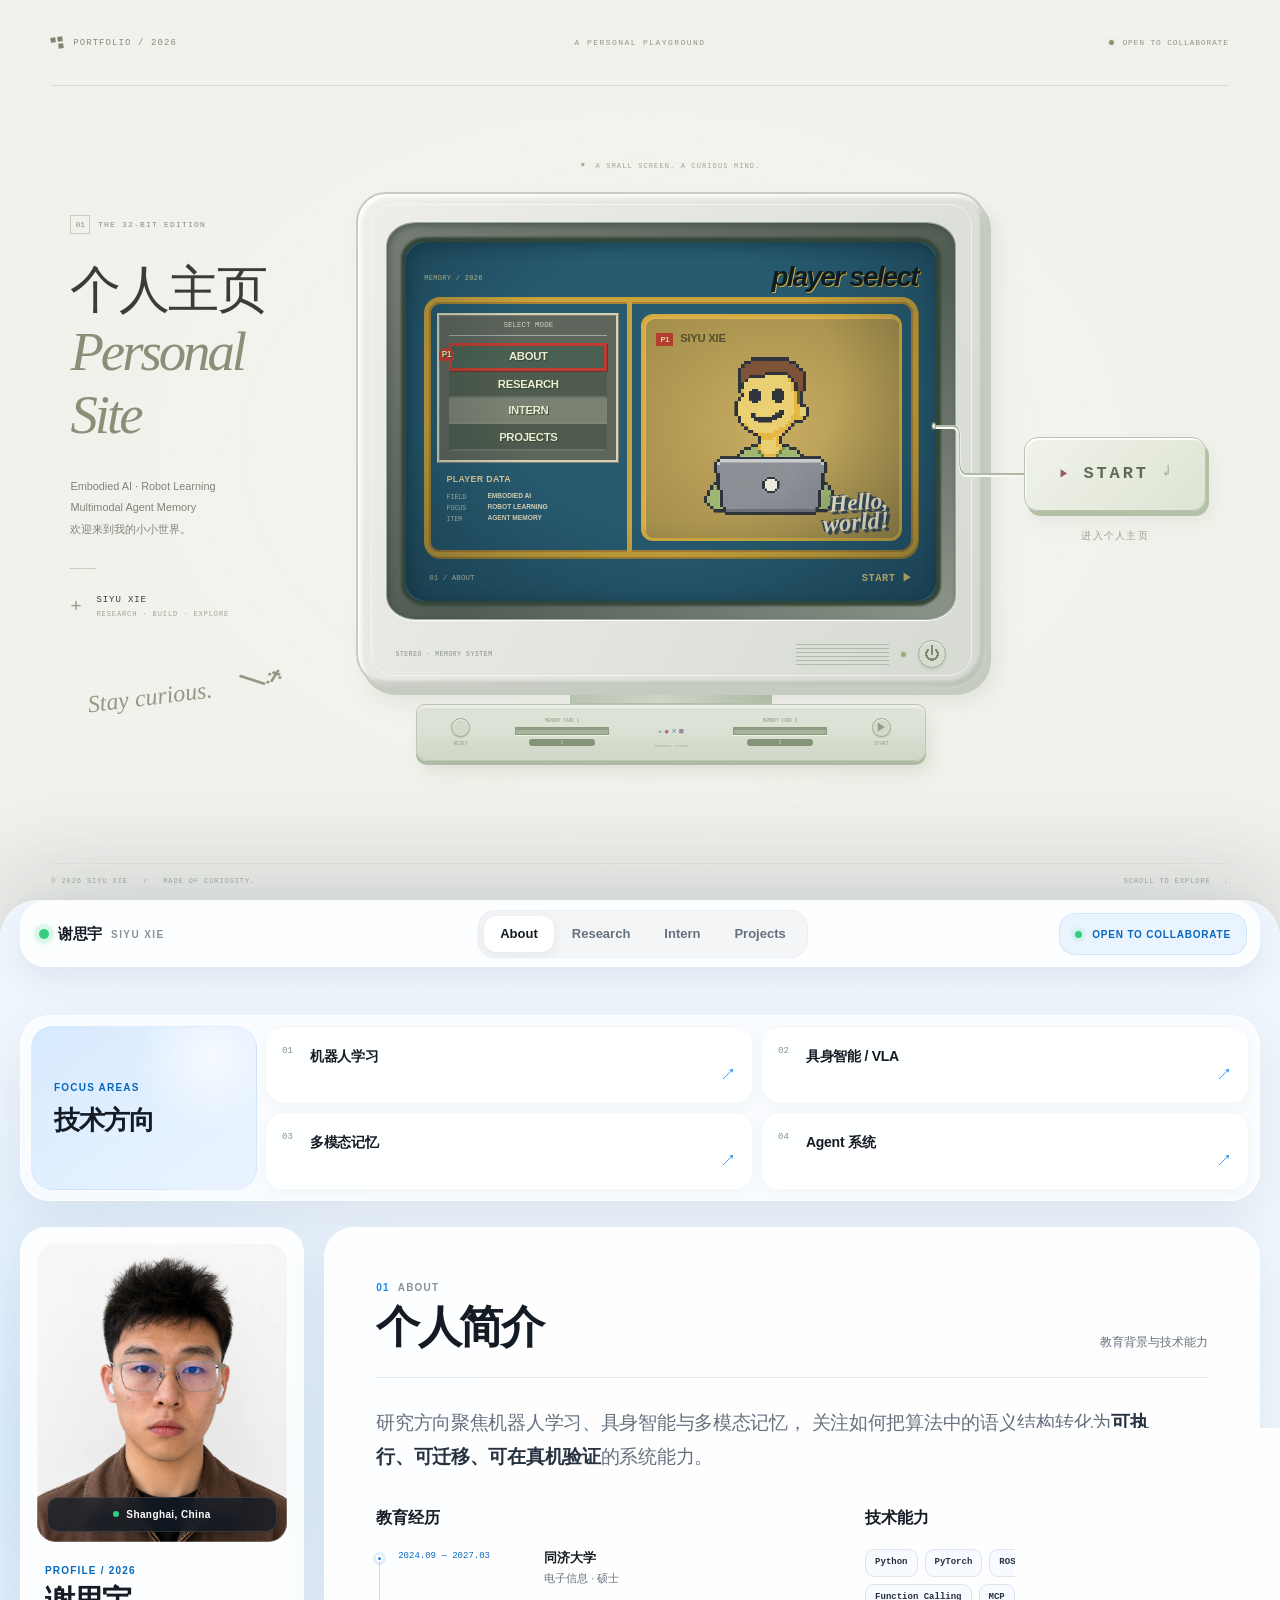
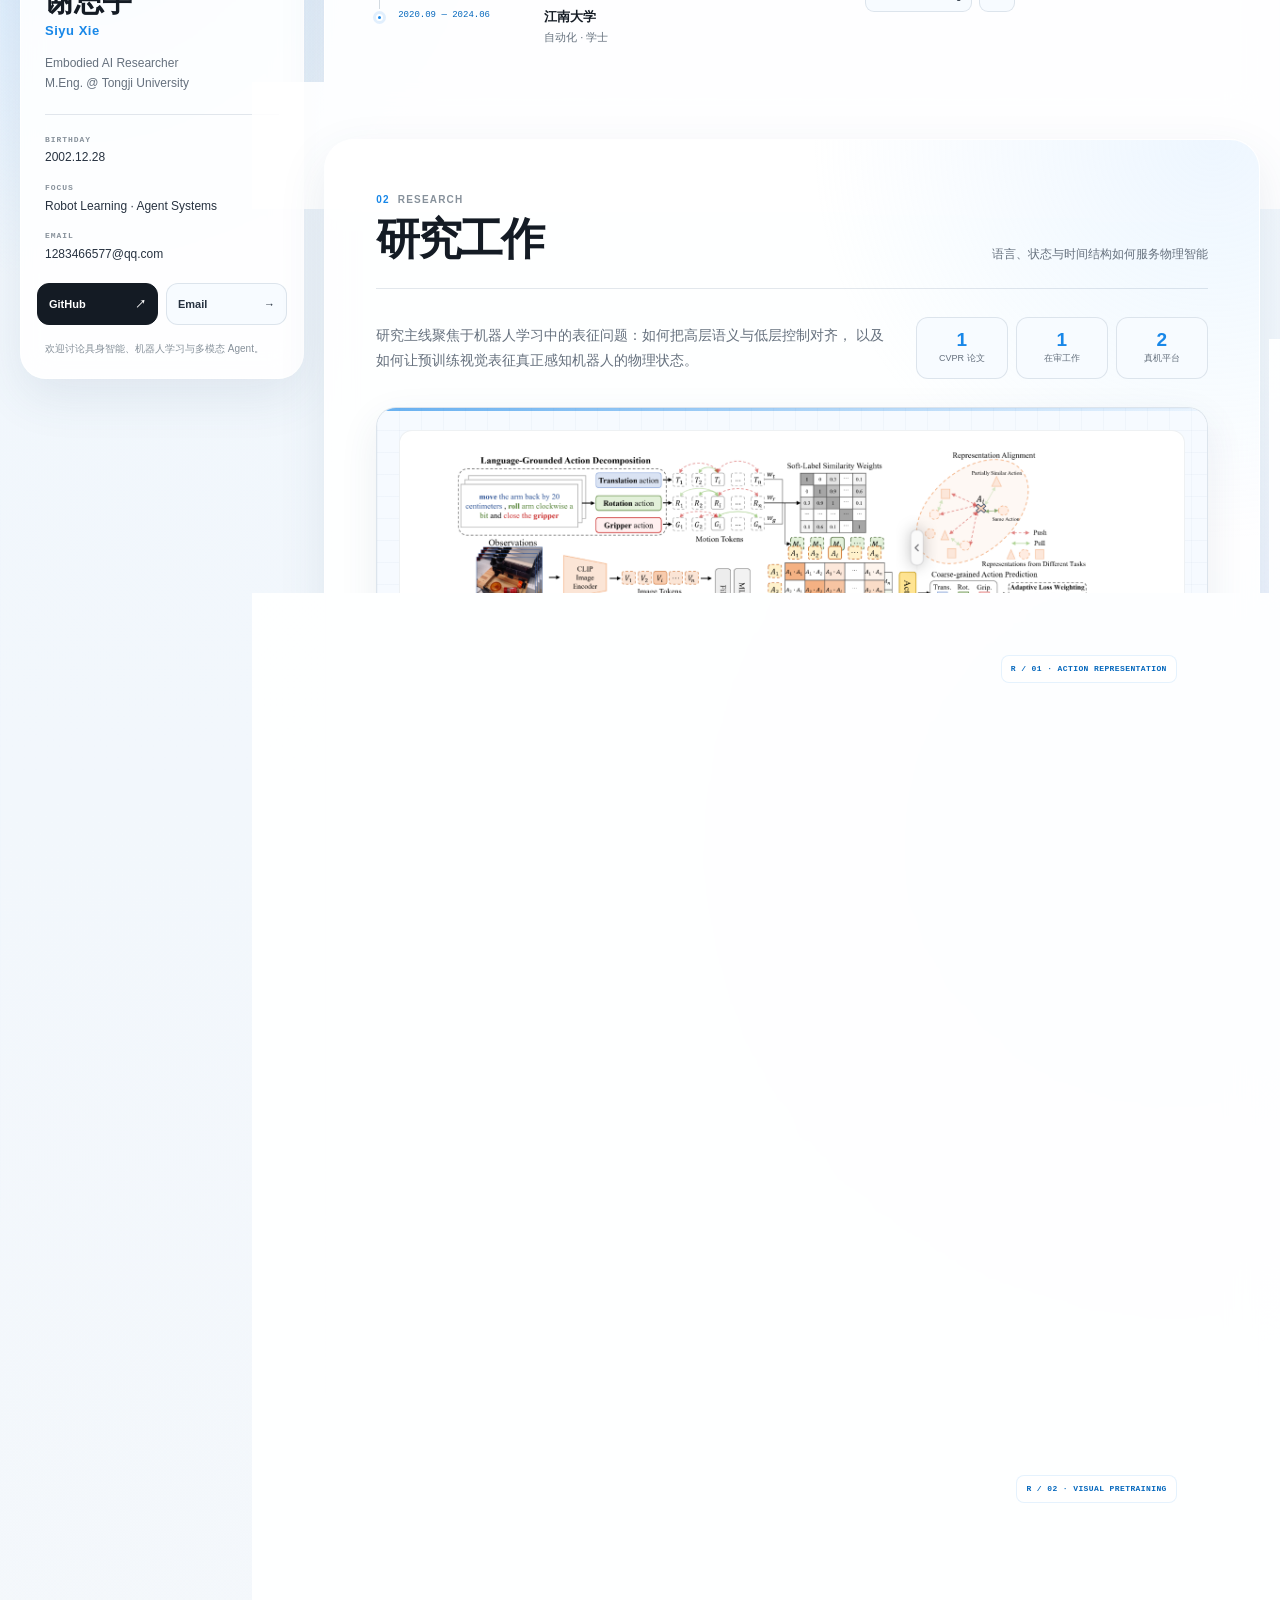
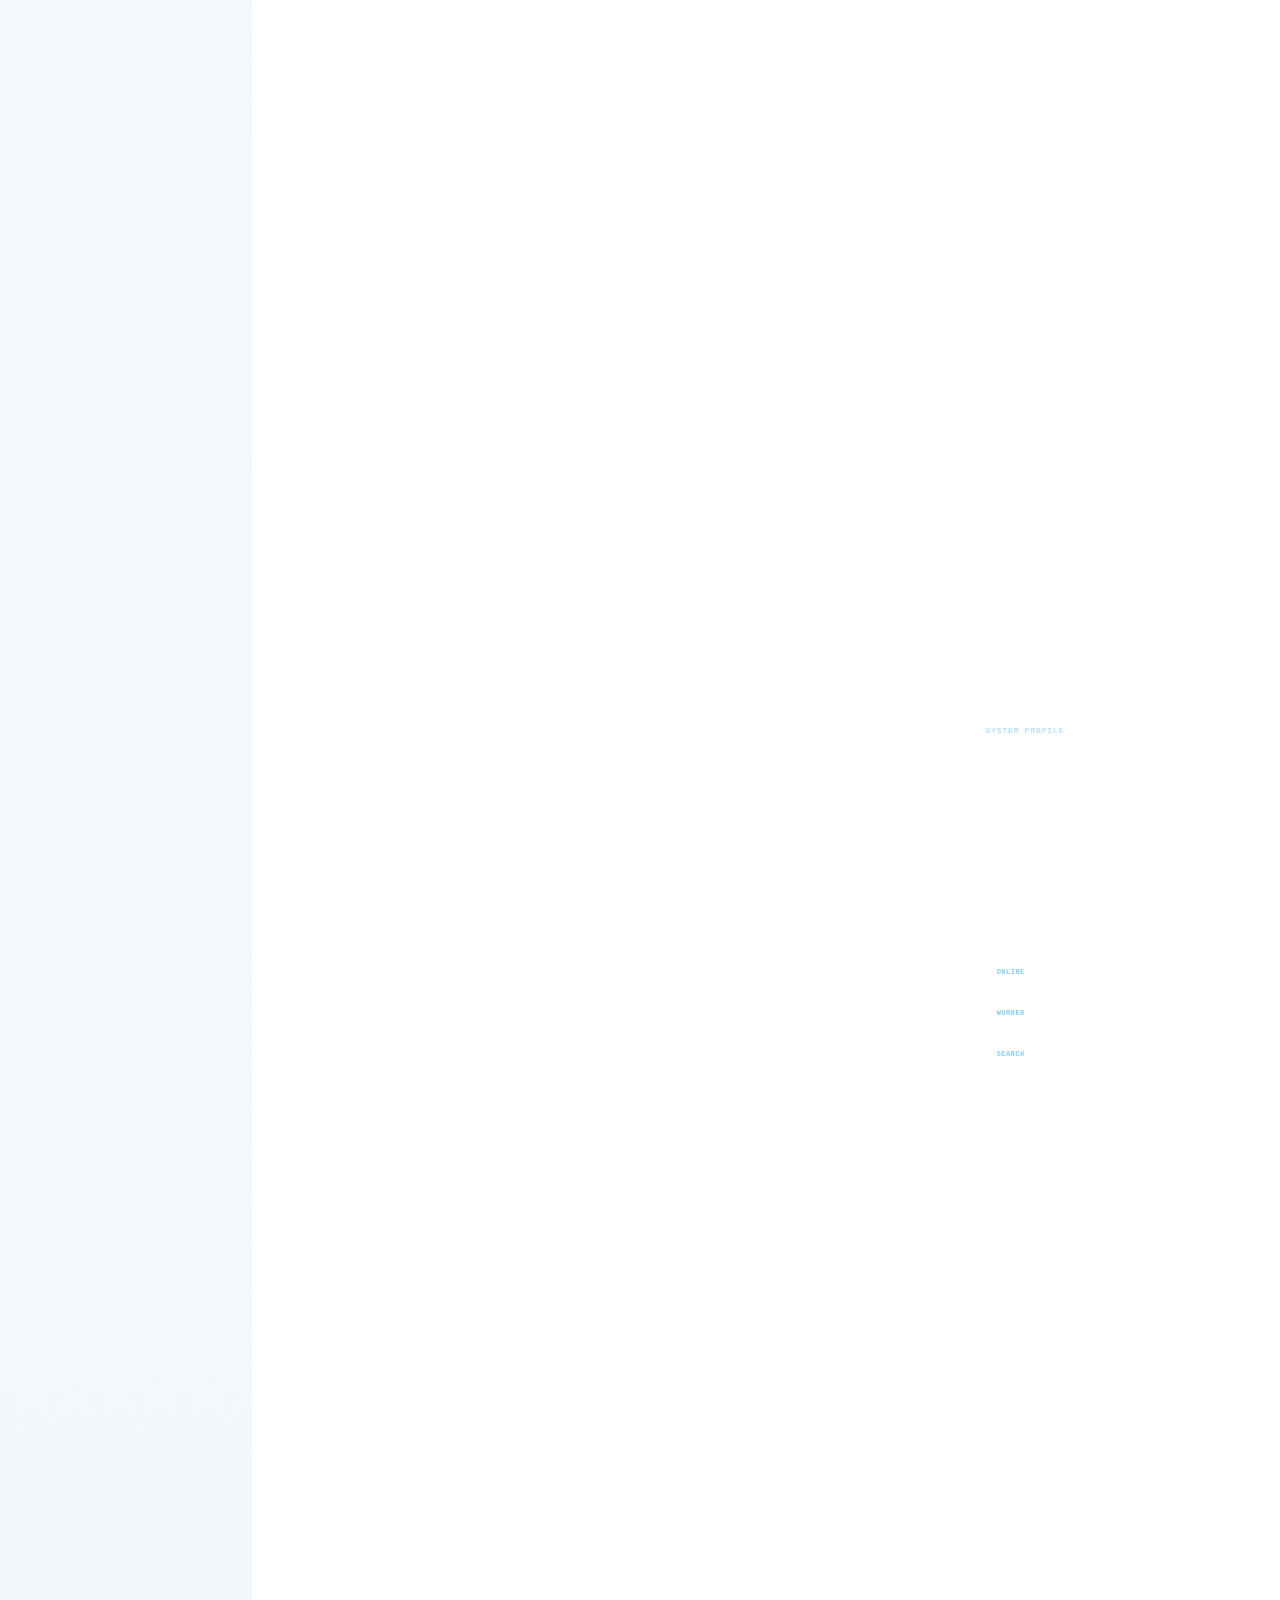
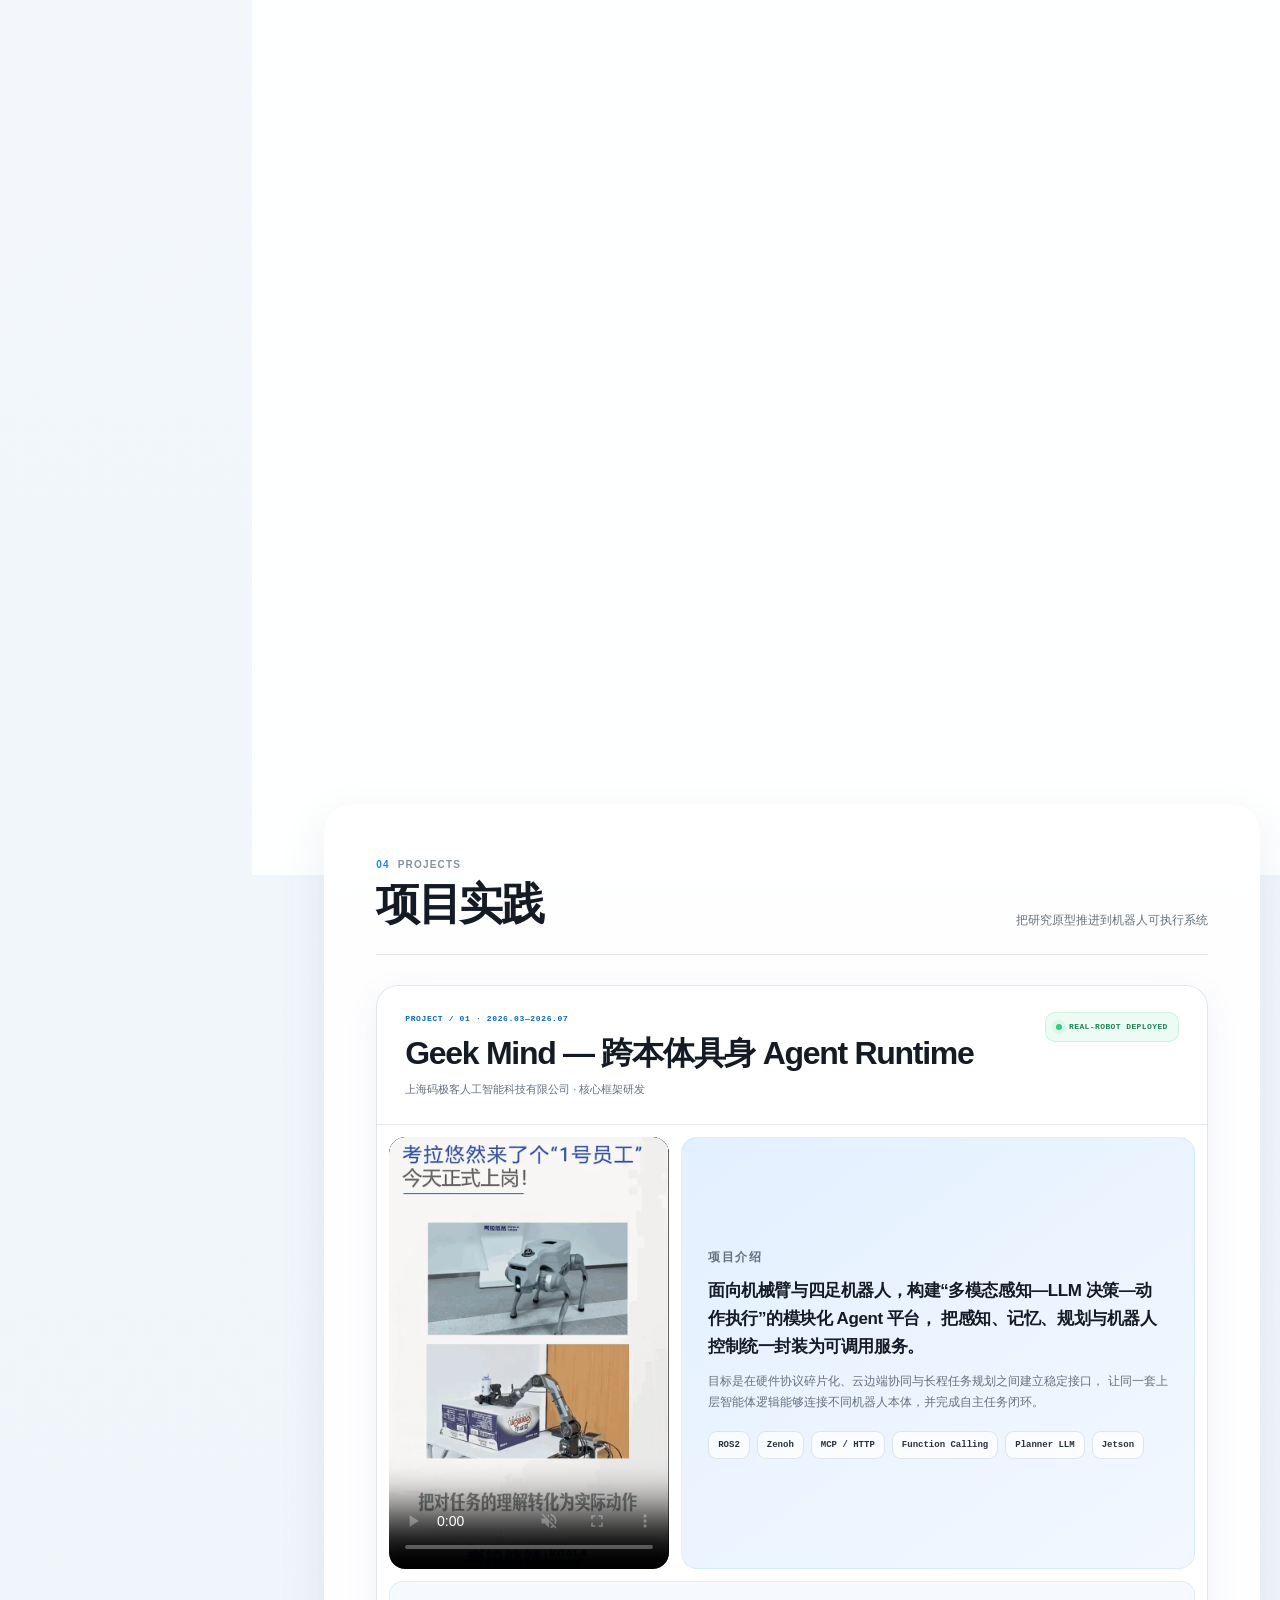
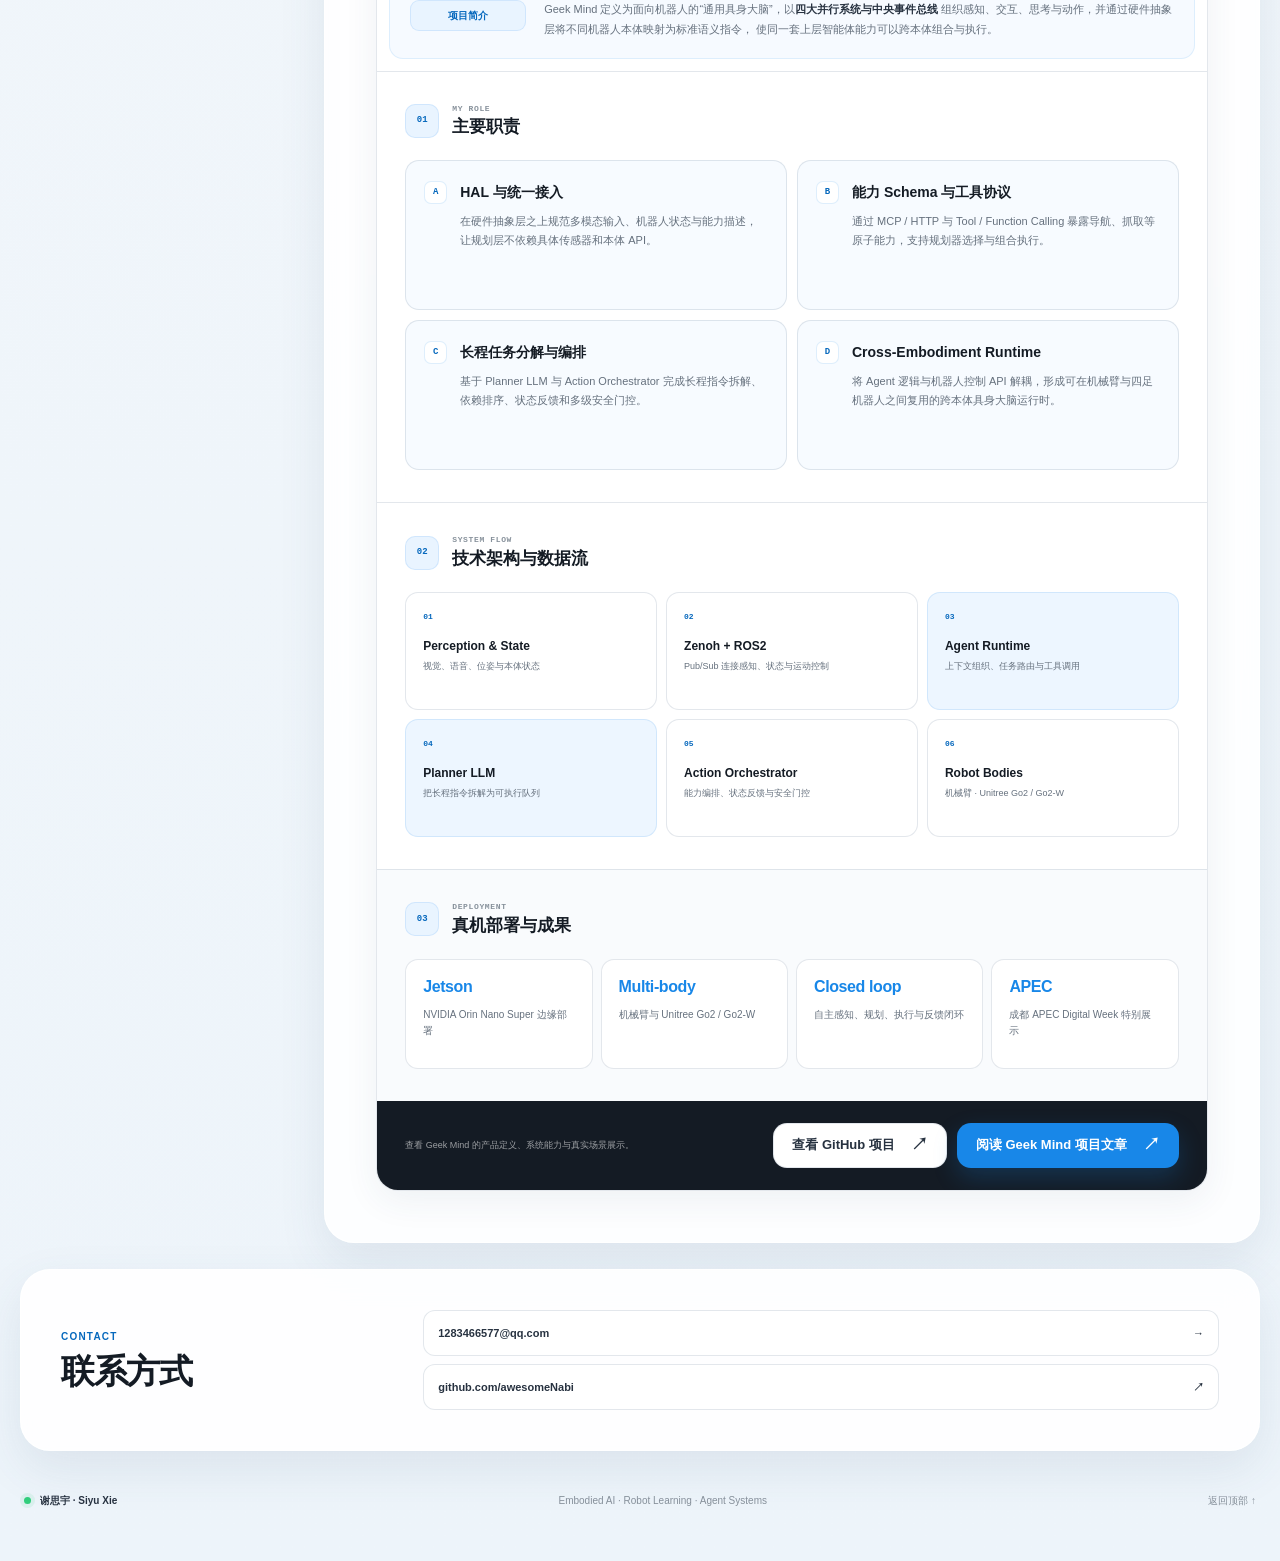
==== commit c24b3410: "Update homepage project showcase" ====
--- a/index.html
+++ b/index.html
@@ -623,110 +623,20 @@
 
               <div class="case-footer">
                 <p>查看 Geek Mind 的产品定义、系统能力与真实场景展示。</p>
-                <a
-                  class="button button-primary"
-                  href="https://mp.weixin.qq.com/s/_3Vhwg3F90XdgVEWZ5oUNA"
-                  target="_blank"
-                  rel="noreferrer"
-                >阅读 Geek Mind 项目文章 <span>↗</span></a>
-              </div>
-            </article>
-
-            <article class="case-study case-study-memory">
-              <div class="case-heading">
-                <div>
-                  <p class="case-number">PROJECT / 02 · 2026.02—2026.06</p>
-                  <h3>操作中构建记忆系统</h3>
-                  <p class="case-subtitle">第一视角语义空间记忆构建与 VLN/VLA 增强 · 视觉编码器预训练与表征增强</p>
-                </div>
-                <span class="case-status case-status-blue"><i></i> AAAI 2027 · UNDER REVIEW</span>
-              </div>
-
-              <div class="case-hero case-hero-landscape">
-                <div class="case-media-column">
-                  <div class="case-media case-media-landscape">
-                    <video
-                      controls
-                      muted
-                      playsinline
-                      preload="metadata"
-                      poster="assets/spatial-memory-poster.webp"
-                      aria-label="操作中构建语义空间记忆的 Franka 真机演示"
-                    >
-                      <source src="assets/spatial-memory-demo.mp4" type="video/mp4" />
-                      当前浏览器不支持嵌入视频。
-                    </video>
-                    <span class="media-caption">第一视角操作 · 语义空间记忆真机演示</span>
-                  </div>
-                  <div class="public-context public-context-blue public-context-inline">
-                    <div class="public-context-label">项目概述</div>
-                    <p>
-                      连续操作中的视觉流不仅要记录“看见了什么”，还要持续组织物体、空间关系、可达性与状态变化。
-                      项目以 <b>object-centric spatial memory</b> 将这些信息维护为可更新、可检索的长期环境上下文。
-                    </p>
-                  </div>
-                </div>
-                <div class="case-summary">
-                  <p class="micro-label">项目介绍</p>
-                  <p class="case-lead">
-                    面向桌面机械臂构建 object-centric spatial memory，把瞬时第一视角观察组织为
-                    可持续更新、可检索的语义空间记忆，为后续 VLN/VLA 策略提供长期环境上下文。
-                  </p>
-                  <p>
-                    项目用冻结 VLM 提供任务条件下的高层语义监督，再结合机器人本体状态建立连续物理约束；
-                    最终语义被压缩进轻量视觉编码器，部署阶段无需再调用 VLM。
-                  </p>
-                  <ul class="tag-list case-tags" aria-label="项目技术栈">
-                    <li>Object-centric Memory</li><li>DROID</li><li>VLM Distillation</li>
-                    <li>State-aware Pretraining</li><li>Franka</li><li>VLN / VLA</li>
-                  </ul>
-                </div>
-              </div>
-
-              <section class="case-section" aria-labelledby="memory-role-title">
-                <div class="case-section-title">
-                  <span>01</span>
-                  <div><p>MY CONTRIBUTION</p><h4 id="memory-role-title">从记忆系统到任务视觉编码器</h4></div>
-                </div>
-                <p class="case-section-lead">
-                  项目构建面向机器人连续观察的语义空间记忆；我负责其中的视觉编码器预训练与表征增强，
-                  让记忆系统获得稳定、任务相关且可在真机高效部署的视觉特征。
-                </p>
-                <div class="memory-bridge">
-                  <article>
-                    <span>01 · SYSTEM NEED</span>
-                    <h5>记忆系统需要什么</h5>
-                    <p>从连续第一视角中识别任务相关物体、关系与状态变化，为 grounding、关系建模和记忆更新提供依据。</p>
-                  </article>
-                  <article class="memory-bridge-highlight">
-                    <span>02 · MY METHOD</span>
-                    <h5>我如何训练编码器</h5>
-                    <p>用冻结 VLM 蒸馏指令条件下的帧间语义关系，并加入末端、关节与夹爪状态约束，学习任务与物理状态一致的表征。</p>
-                  </article>
-                  <article>
-                    <span>03 · SYSTEM VALUE</span>
-                    <h5>为记忆系统提供什么</h5>
-                    <p>输出可部署的 task-centric、state-aware 特征，支撑物体定位、关系更新与检索；部署阶段无需再次调用 VLM。</p>
-                  </article>
-                </div>
-              </section>
-
-              <section class="case-section case-outcome" aria-labelledby="memory-outcome-title">
-                <div class="case-section-title">
-                  <span>02</span>
-                  <div><p>OUTCOME</p><h4 id="memory-outcome-title">成果与系统价值</h4></div>
-                </div>
-                <div class="outcome-grid">
-                  <div><strong>Task-centric</strong><span>为物体 grounding、关系建模与语义记忆更新提供任务相关视觉表征</span></div>
-                  <div><strong>≈ 36K · 15/17</strong><span>利用规模化 DROID 轨迹预训练，17 项任务中 15 项最优或并列最优</span></div>
-                  <div><strong>Robust</strong><span>Franka 真机部署并展现对环境噪声的鲁棒性，推理阶段保持 VLM-free</span></div>
-                  <div><strong>Aux Encoder</strong><span>可进一步作为 VLA 的辅助视觉编码器，提供目标 grounding 与操作先验</span></div>
-                </div>
-              </section>
-
-              <div class="case-footer">
-                <p>个人负责视觉编码器预训练与表征增强；相关工作已投稿 AAAI 2027，目前处于 Under Review。</p>
-                <a class="button button-secondary" href="#research">查看相关研究 <span>↑</span></a>
+                <div class="case-footer-actions">
+                  <a
+                    class="button button-secondary"
+                    href="https://github.com/awesomeNabi/Geek-Mind"
+                    target="_blank"
+                    rel="noreferrer"
+                  >查看 GitHub 项目 <span>↗</span></a>
+                  <a
+                    class="button button-primary"
+                    href="https://mp.weixin.qq.com/s/_3Vhwg3F90XdgVEWZ5oUNA"
+                    target="_blank"
+                    rel="noreferrer"
+                  >阅读 Geek Mind 项目文章 <span>↗</span></a>
+                </div>
               </div>
             </article>
             </div>
--- a/styles.css
+++ b/styles.css
@@ -2517,6 +2517,14 @@
   flex: 0 0 auto;
 }
 
+.case-footer-actions {
+  display: flex;
+  flex: 0 0 auto;
+  flex-wrap: wrap;
+  justify-content: flex-end;
+  gap: 10px;
+}
+
 .secondary-projects {
   margin-top: 18px;
   display: grid;
@@ -3158,6 +3166,11 @@
     width: 100%;
   }
 
+  .case-footer-actions {
+    width: 100%;
+    flex-direction: column;
+  }
+
   .secondary-project {
     padding: 22px 18px;
   }
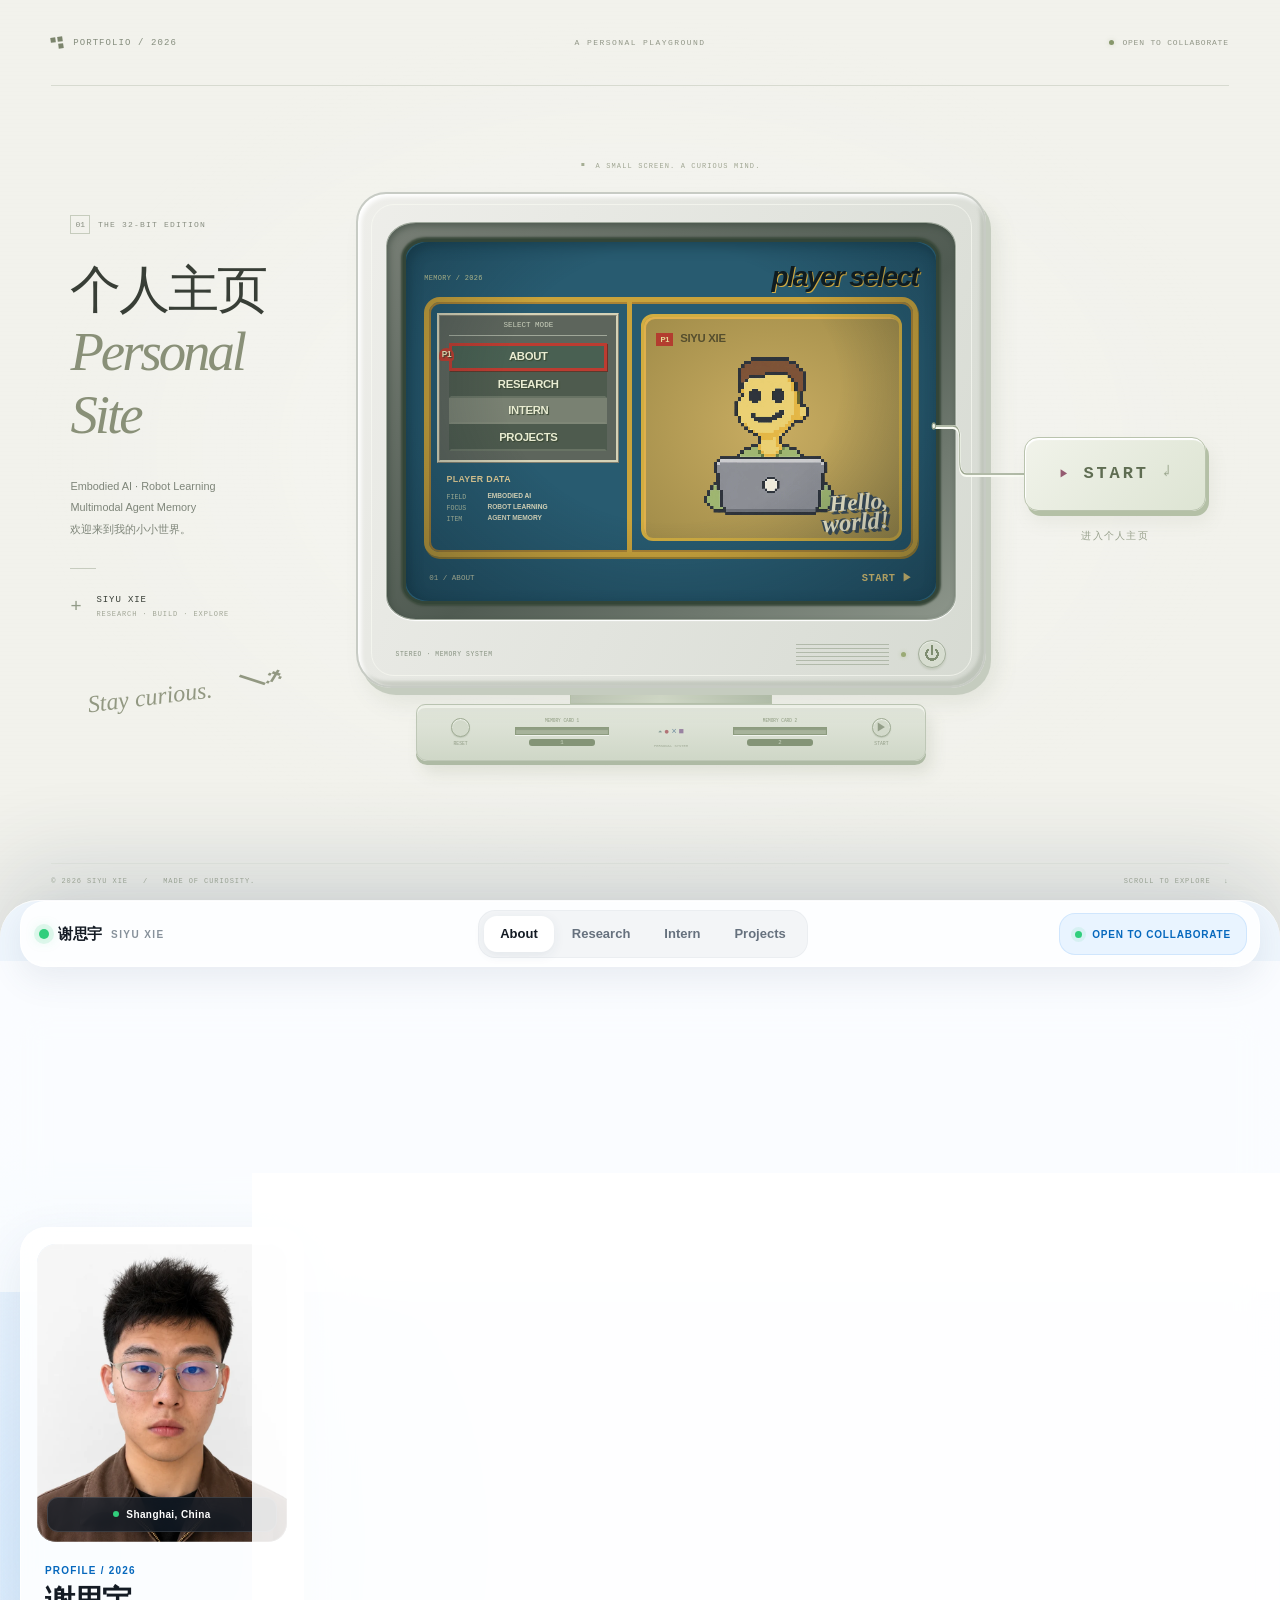
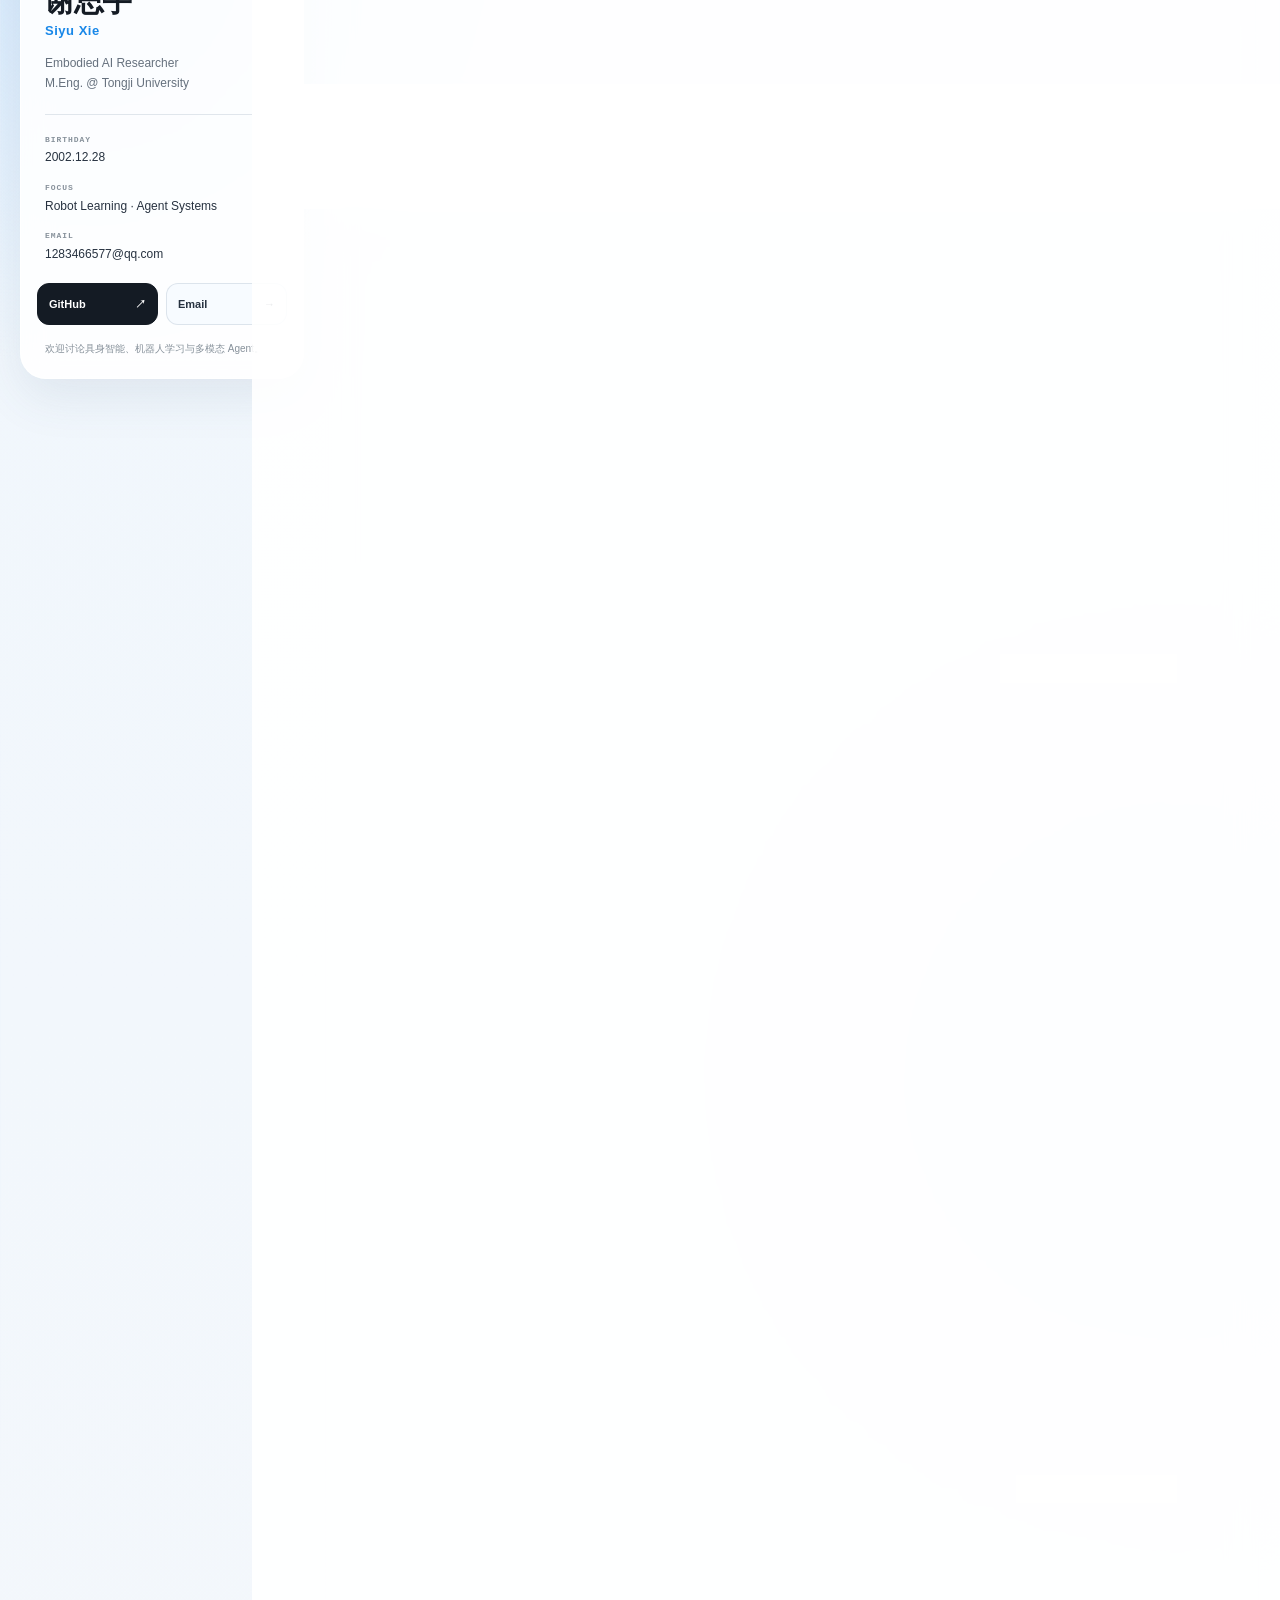
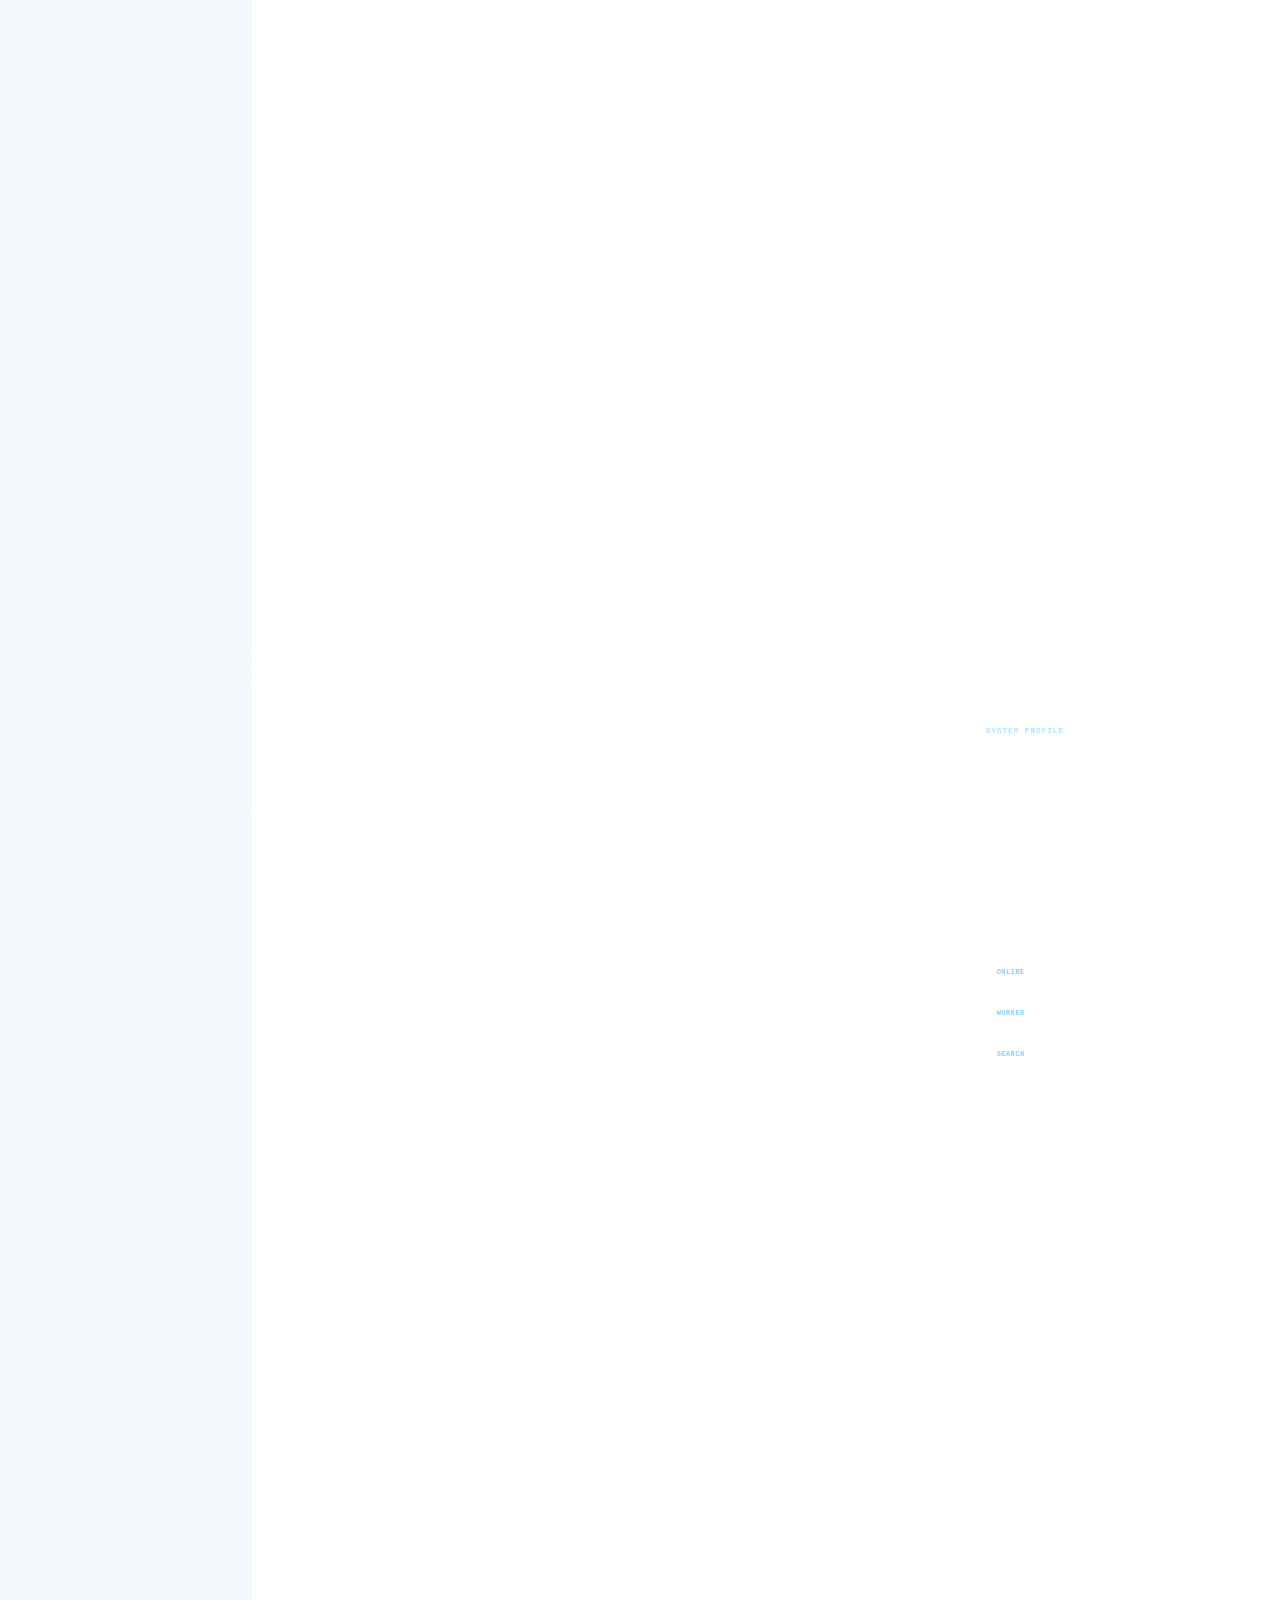
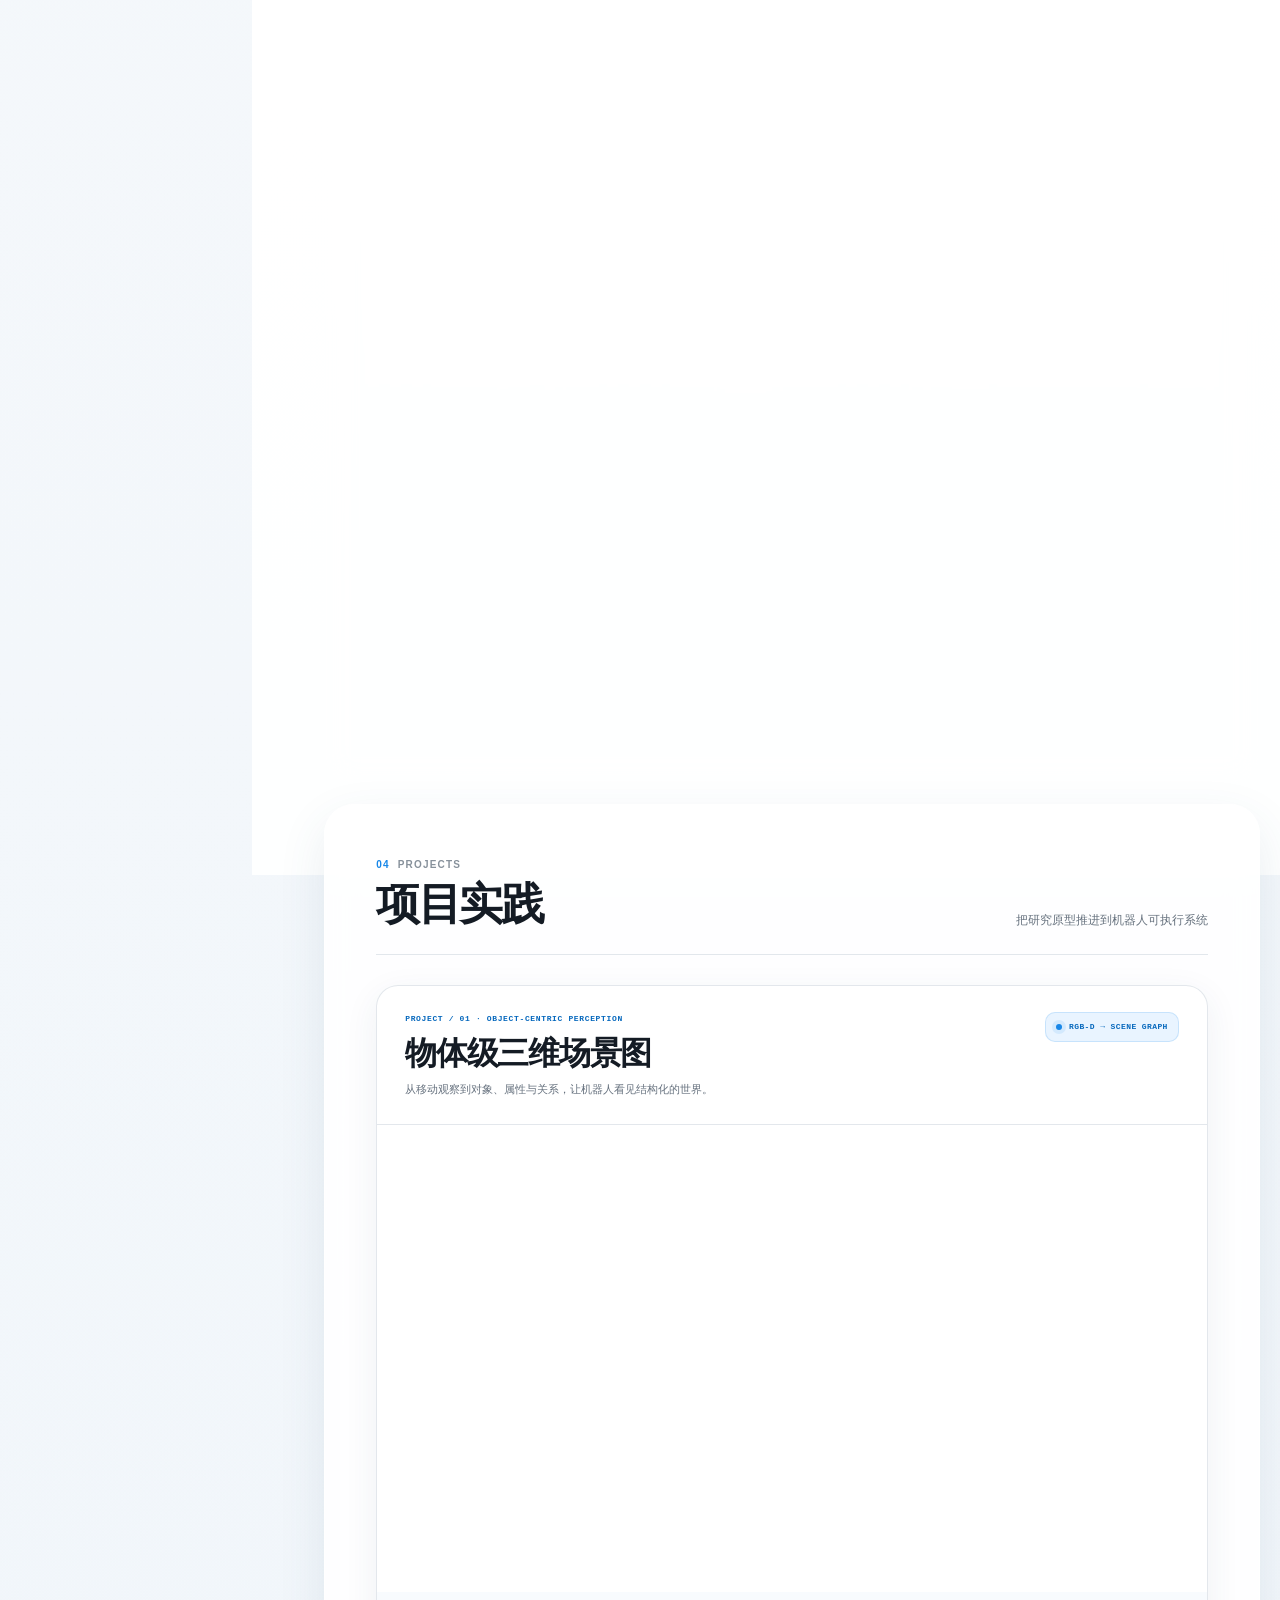
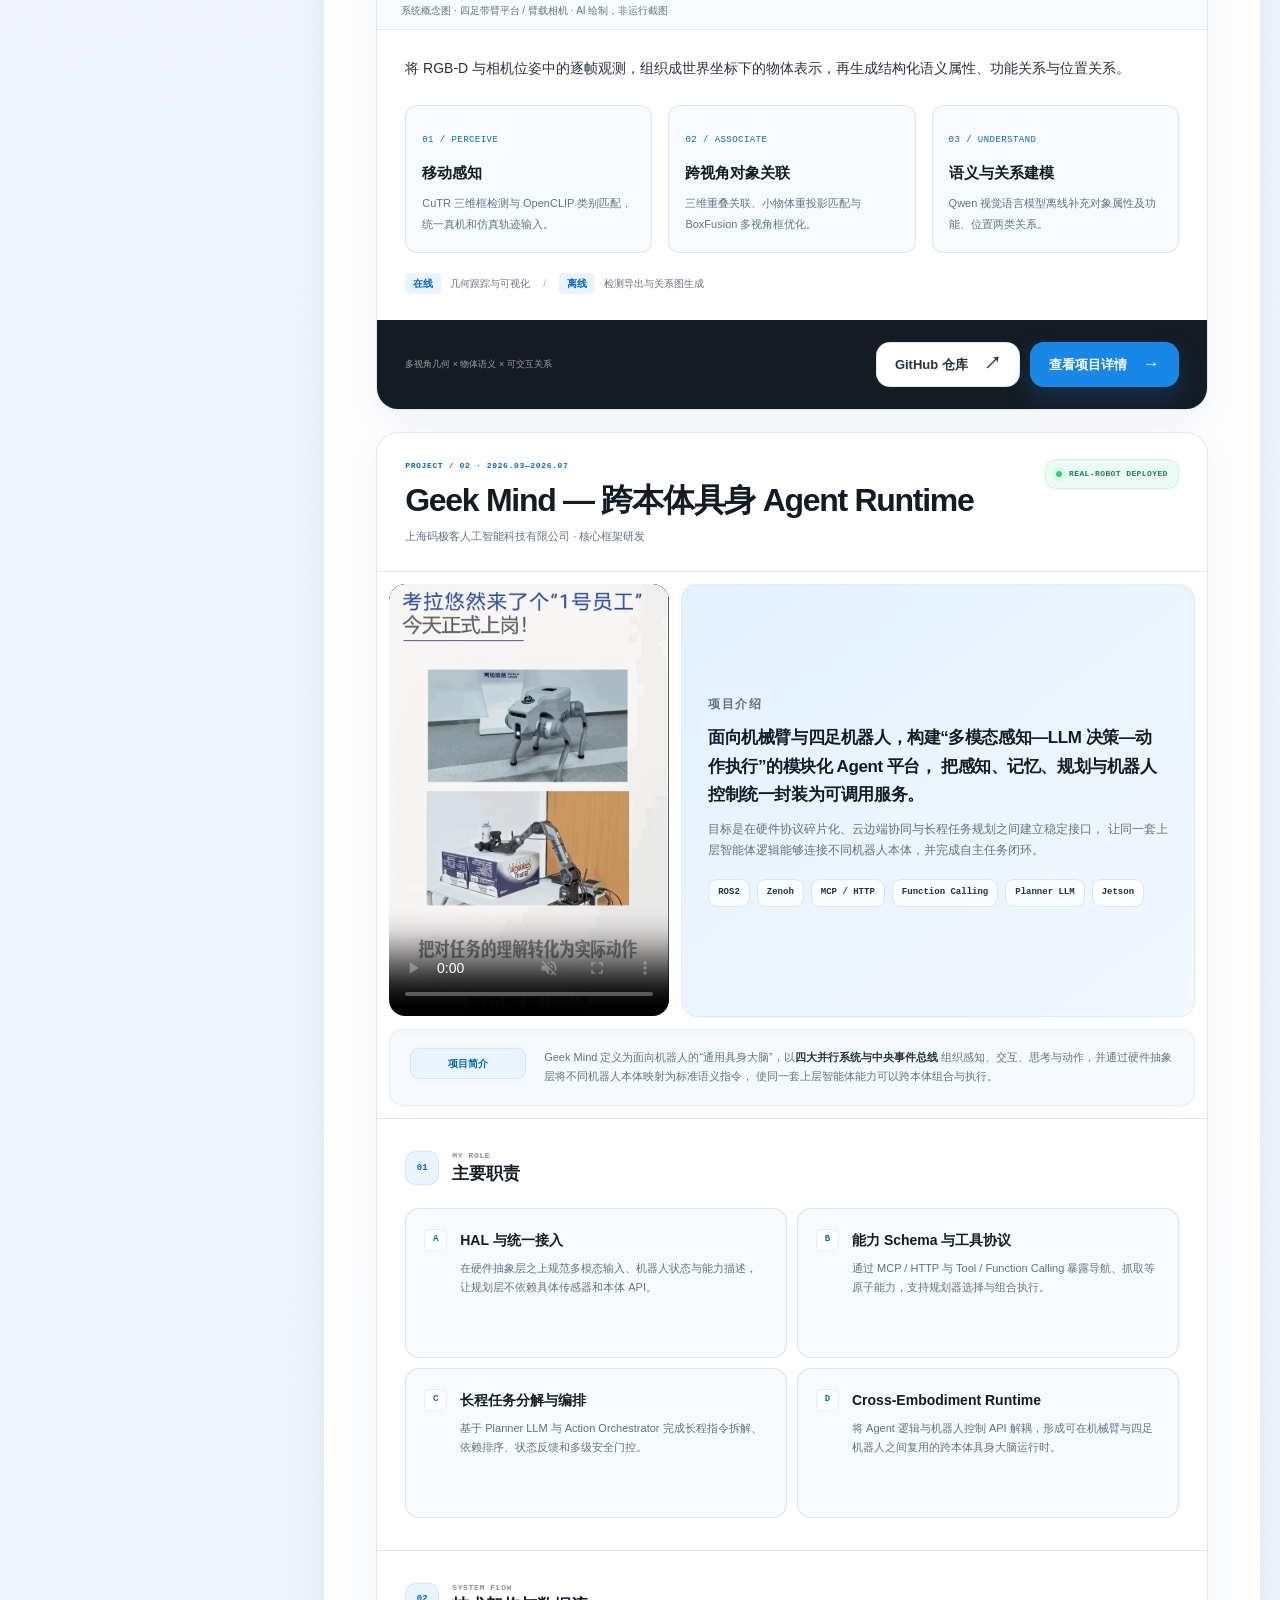
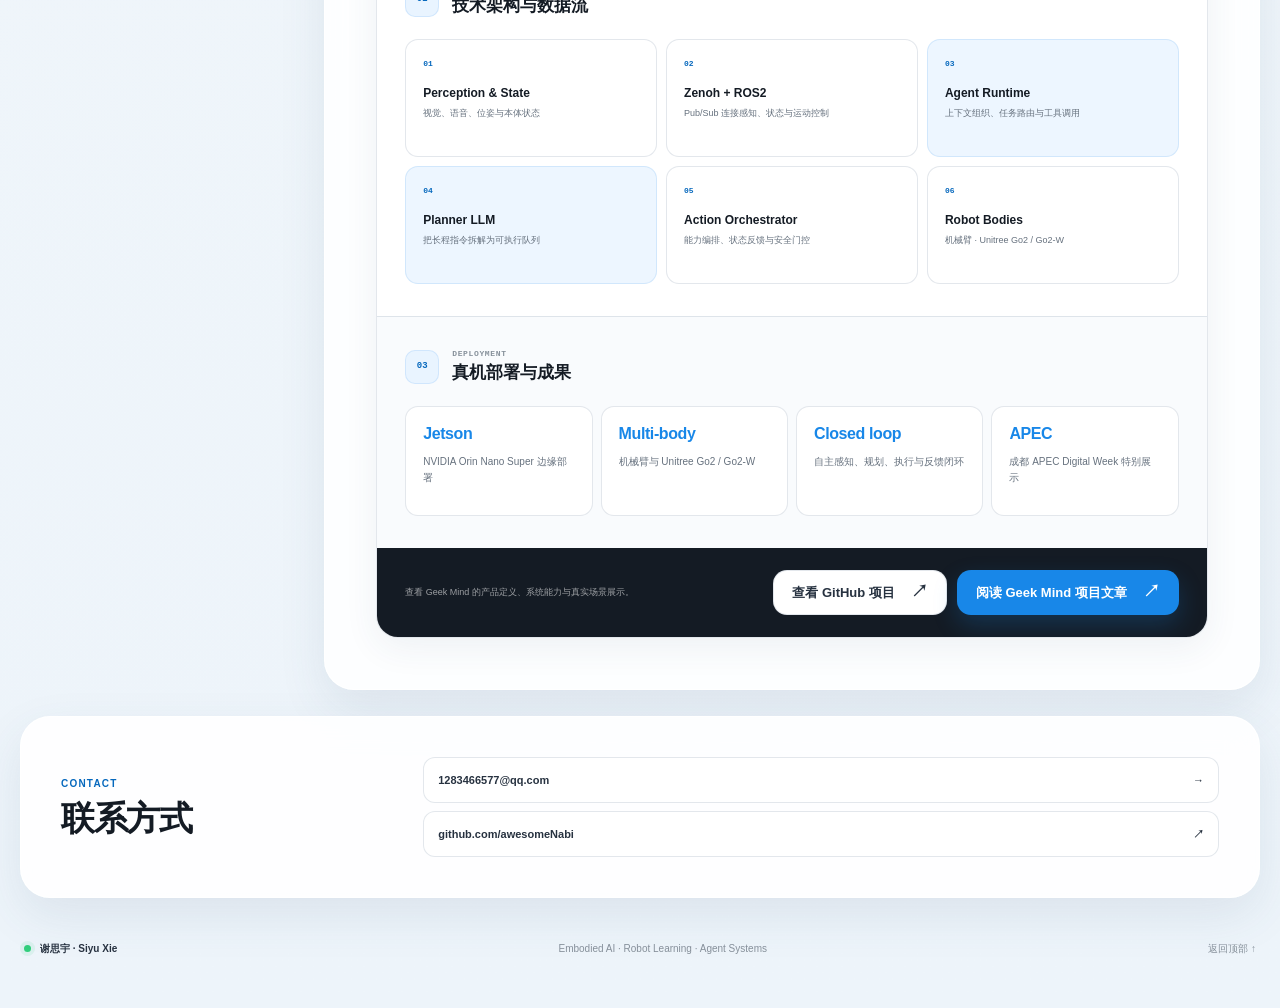
==== commit 4d7bdca7: "Showcase object-centric scene graph project with illustrated detail page" ====
--- a/index.html
+++ b/index.html
@@ -23,6 +23,7 @@
     <link rel="icon" href="assets/favicon.svg" type="image/svg+xml" />
     <link rel="preload" href="assets/pixel-player.webp" as="image" type="image/webp" />
     <link rel="stylesheet" href="styles.css?v=20260905-start-dock2" />
+    <link rel="stylesheet" href="scene-graph.css?v=20261011" />
     <script src="script.js?v=20260905-start-dock2" defer></script>
   </head>
 
@@ -512,10 +513,42 @@
             </header>
 
             <div class="project-case-list">
+            <article class="case-study scene-feature" aria-labelledby="scene-feature-title">
+              <div class="case-heading">
+                <div>
+                  <p class="case-number">PROJECT / 01 · OBJECT-CENTRIC PERCEPTION</p>
+                  <h3 id="scene-feature-title">物体级三维场景图</h3>
+                  <p class="case-subtitle">从移动观察到对象、属性与关系，让机器人看见结构化的世界。</p>
+                </div>
+                <span class="case-status case-status-blue"><i aria-hidden="true"></i> RGB-D → SCENE GRAPH</span>
+              </div>
+              <figure class="scene-feature__visual">
+                <a href="projects/scene-graph.html" aria-label="查看物体级三维场景图项目详情">
+                  <img src="assets/scene-graph-hero.png" alt="四足带臂机器人通过臂载 RGB-D 相机观察室内物体，经多视角关联和三维框融合构建对象属性及关系的系统概念图" width="1672" height="941" loading="lazy" decoding="async" />
+                </a>
+                <figcaption>系统概念图 · 四足带臂平台 / 臂载相机 · AI 绘制，非运行截图</figcaption>
+              </figure>
+              <div class="scene-feature__body">
+                <p class="scene-feature__lead">将 RGB-D 与相机位姿中的逐帧观测，组织成世界坐标下的物体表示，再生成结构化语义属性、功能关系与位置关系。</p>
+                <div class="scene-feature__points">
+                  <div><span>01 / PERCEIVE</span><h4>移动感知</h4><p>CuTR 三维框检测与 OpenCLIP 类别匹配，统一真机和仿真轨迹输入。</p></div>
+                  <div><span>02 / ASSOCIATE</span><h4>跨视角对象关联</h4><p>三维重叠关联、小物体重投影匹配与 BoxFusion 多视角框优化。</p></div>
+                  <div><span>03 / UNDERSTAND</span><h4>语义与关系建模</h4><p>Qwen 视觉语言模型离线补充对象属性及功能、位置两类关系。</p></div>
+                </div>
+                <p class="scene-feature__boundary"><span>在线</span> 几何跟踪与可视化 <b aria-hidden="true">/</b> <span>离线</span> 检测导出与关系图生成</p>
+              </div>
+              <div class="case-footer">
+                <p>多视角几何 × 物体语义 × 可交互关系</p>
+                <div class="case-footer-actions">
+                  <a class="button button-secondary" href="https://github.com/awesomeNabi/scence-graph" target="_blank" rel="noreferrer">GitHub 仓库 <span aria-hidden="true">↗</span></a>
+                  <a class="button button-primary" href="projects/scene-graph.html">查看项目详情 <span aria-hidden="true">→</span></a>
+                </div>
+              </div>
+            </article>
             <article class="case-study case-study-geek">
               <div class="case-heading">
                 <div>
-                  <p class="case-number">PROJECT / 01 · 2026.03—2026.07</p>
+                  <p class="case-number">PROJECT / 02 · 2026.03—2026.07</p>
                   <h3>Geek Mind — 跨本体具身 Agent Runtime</h3>
                   <p class="case-subtitle">上海码极客人工智能科技有限公司 · 核心框架研发</p>
                 </div>
--- a/scene-graph.css
+++ b/scene-graph.css
@@ -0,0 +1,141 @@
+/* Scene graph project: shared feature card and self-contained project page. */
+.scene-feature__visual { margin: 0; background: #fff; border-bottom: 1px solid var(--line); }
+.scene-feature__visual a { display: block; }
+.scene-feature__visual img { width: 100%; height: auto; object-fit: contain; }
+.scene-feature__visual figcaption { padding: 10px 24px; color: var(--muted); background: #f8fbfe; font-size: 10px; }
+.scene-feature__body { padding: 25px 28px 26px; }
+.scene-feature__lead { max-width: 760px; margin: 0; color: var(--ink-soft); font-size: 14px; line-height: 1.95; }
+.scene-feature__points { display: grid; grid-template-columns: repeat(3, minmax(0, 1fr)); gap: 16px; margin-top: 23px; }
+.scene-feature__points > div { padding: 18px 16px; border: 1px solid var(--line); background: var(--surface-soft); border-radius: 12px; }
+.scene-feature__points span { color: var(--blue-deep); font: 9px/1.5 ui-monospace, SFMono-Regular, Consolas, monospace; letter-spacing: .05em; }
+.scene-feature__points h4 { margin: 10px 0 8px; font-size: 15px; }
+.scene-feature__points p { margin: 0; color: var(--muted); font-size: 11px; line-height: 1.85; }
+.scene-feature__boundary { margin: 20px 0 0; display: flex; align-items: center; flex-wrap: wrap; gap: 9px; color: var(--muted); font-size: 10px; }
+.scene-feature__boundary span { padding: 2px 8px; border-radius: 4px; background: var(--blue-pale); color: var(--blue-deep); font-weight: 700; }
+.scene-feature__boundary b { padding: 0 4px; color: #a0b2c3; font-weight: 400; }
+
+.scene-page { --scene-navy: #123b5c; --scene-cyan: #087d94; background: #f4f8fb; }
+.scene-shell { width: min(1180px, calc(100% - 64px)); margin-inline: auto; }
+.scene-header { position: sticky; top: 0; z-index: 20; border-bottom: 1px solid var(--line); background: rgba(249, 252, 254, .94); backdrop-filter: blur(16px); }
+.scene-header__inner { min-height: 78px; display: flex; align-items: center; justify-content: space-between; gap: 24px; }
+.scene-home { display: flex; align-items: center; gap: 12px; font-size: 13px; font-weight: 750; }
+.scene-home small { padding-left: 12px; border-left: 1px solid var(--line-strong); color: var(--muted); font: 10px ui-monospace, SFMono-Regular, Consolas, monospace; letter-spacing: .08em; }
+.scene-nav { display: flex; gap: 27px; color: var(--muted); font-size: 11px; }
+.scene-nav a:hover { color: var(--blue-deep); }
+.scene-intro { padding-top: 77px; padding-bottom: 37px; }
+.scene-eyebrow { margin: 0 0 24px; display: flex; align-items: center; gap: 11px; color: var(--scene-cyan); font: 10px/1.5 ui-monospace, SFMono-Regular, Consolas, monospace; letter-spacing: .13em; }
+.scene-eyebrow::before { content: ""; width: 21px; height: 3px; background: currentColor; }
+.scene-intro__grid { display: grid; grid-template-columns: 1.35fr 1fr; gap: 50px; align-items: end; }
+.scene-intro h1 { margin: 0; color: var(--scene-navy); font-size: clamp(36px, 4.8vw, 67px); font-weight: 800; line-height: 1.17; letter-spacing: -.055em; }
+.scene-intro h1 span { display: block; margin-top: 12px; color: var(--ink); font-size: .5em; letter-spacing: -.025em; }
+.scene-intro__description { margin: 0 0 22px; max-width: 490px; color: #526678; font-size: 14px; line-height: 1.95; }
+.scene-actions { display: flex; flex-wrap: wrap; align-items: center; gap: 12px; }
+.scene-link { display: inline-flex; align-items: center; gap: 18px; min-height: 43px; padding: 10px 17px; border: 1px solid var(--line-strong); border-radius: 7px; font-size: 11px; font-weight: 700; transition: background 160ms ease, border-color 160ms ease; }
+.scene-link:hover { background: #e4eef6; border-color: #8ba6bd; }
+.scene-link--primary { color: #fff; border-color: var(--scene-navy); background: var(--scene-navy); }
+.scene-link--primary:hover { color: #fff; background: #1c547f; border-color: #1c547f; }
+.scene-spec { margin: 33px 0 0; display: flex; flex-wrap: wrap; gap: 12px 26px; color: var(--muted); font: 10px/1.5 ui-monospace, SFMono-Regular, Consolas, monospace; }
+.scene-spec span { display: inline-flex; align-items: center; gap: 8px; }
+.scene-spec i { width: 5px; height: 5px; border-radius: 50%; background: #61a9b9; }
+.scene-hero { overflow: hidden; margin: 0; background: #fff; border: 1px solid var(--line); border-radius: 15px; box-shadow: 0 16px 50px #24465f0b; }
+.scene-hero img { width: 100%; height: auto; object-fit: contain; }
+.scene-hero figcaption { padding: 15px 24px; display: flex; gap: 20px; justify-content: space-between; border-top: 1px solid var(--line); color: var(--muted); font-size: 10px; }
+.scene-hero figcaption b { color: var(--scene-navy); font-weight: 700; }
+.scene-section { padding-top: 78px; scroll-margin-top: 104px; }
+.scene-section__header { display: grid; grid-template-columns: 1fr 1fr; gap: 45px; align-items: end; margin-bottom: 27px; }
+.scene-section__index { margin: 0 0 11px; color: var(--scene-cyan); font: 10px/1.5 ui-monospace, SFMono-Regular, Consolas, monospace; letter-spacing: .12em; }
+.scene-section h2 { margin: 0; color: var(--scene-navy); font-size: clamp(25px, 3vw, 36px); line-height: 1.35; letter-spacing: -.035em; }
+.scene-section__summary { max-width: 470px; margin: 0; justify-self: end; color: #607183; font-size: 12px; line-height: 1.95; }
+.scene-flow { display: grid; grid-template-columns: repeat(4, minmax(0, 1fr)); gap: 12px; }
+.scene-step { min-width: 0; position: relative; padding: 23px 22px 24px; background: #fff; border: 1px solid var(--line); border-radius: 11px; }
+.scene-step__number { display: flex; align-items: center; justify-content: space-between; margin-bottom: 24px; color: #8fa7b9; font: 12px ui-monospace, SFMono-Regular, Consolas, monospace; }
+.scene-step__number span { color: var(--scene-cyan); font-size: 20px; }
+.scene-step h3 { margin: 0 0 8px; color: var(--scene-navy); font-size: 16px; line-height: 1.4; }
+.scene-step p { margin: 0; color: #66788a; font-size: 11px; line-height: 1.9; }
+.scene-step small { display: block; margin-top: 23px; padding-top: 12px; border-top: 1px solid var(--line); color: var(--scene-cyan); font: 9px/1.7 ui-monospace, SFMono-Regular, Consolas, monospace; overflow-wrap: anywhere; }
+.scene-modes { display: grid; grid-template-columns: 1fr 1fr; gap: 14px; margin-top: 17px; }
+.scene-mode { display: grid; grid-template-columns: auto 1fr; gap: 16px; align-items: start; padding: 20px 22px; border-radius: 10px; background: #eaf2f8; }
+.scene-mode b { margin-top: 2px; padding: 3px 8px; color: var(--blue-deep); background: #fff; border-radius: 4px; font-size: 10px; }
+.scene-mode p { margin: 0; color: #5c7182; font-size: 11px; line-height: 1.9; }
+.scene-mode strong { color: var(--scene-navy); font-weight: 650; }
+.scene-design { display: grid; grid-template-columns: 1fr 1fr; gap: 15px; }
+.scene-design article { padding: 26px 28px; border: 1px solid var(--line); border-radius: 11px; background: #fff; }
+.scene-design article > span { color: var(--scene-cyan); font: 10px/1.5 ui-monospace, SFMono-Regular, Consolas, monospace; letter-spacing: .06em; }
+.scene-design h3 { margin: 12px 0 10px; color: var(--scene-navy); font-size: 19px; letter-spacing: -.02em; }
+.scene-design p { margin: 0; color: #637588; font-size: 12px; line-height: 1.95; }
+.scene-design code, .scene-mode code, .scene-output code, .scene-note code { font: .92em ui-monospace, SFMono-Regular, Consolas, monospace; overflow-wrap: anywhere; }
+.scene-output { overflow: hidden; background: #fff; border: 1px solid var(--line); border-radius: 13px; }
+.scene-result-gallery { display: grid; grid-template-columns: repeat(3, minmax(0, 1fr)); gap: 13px; padding: 19px 19px 0; background: #ecf2f7; }
+.scene-result-gallery figure { margin: 0; overflow: hidden; border: 1px solid var(--line); border-radius: 7px; background: #fff; }
+.scene-result-gallery img { width: 100%; height: auto; }
+.scene-result-gallery figcaption { padding: 13px 15px 15px; }
+.scene-result-gallery figcaption span { display: block; margin-bottom: 5px; color: var(--scene-cyan); font: 9px/1.5 ui-monospace, SFMono-Regular, Consolas, monospace; }
+.scene-result-gallery figcaption b { color: var(--scene-navy); font-size: 12px; }
+.scene-result-caption { margin: 0; padding: 16px 21px 19px; border-bottom: 1px solid var(--line); color: #6a7c8b; background: #ecf2f7; font-size: 10px; line-height: 1.9; }
+.scene-result-caption a { color: var(--scene-navy); text-decoration: underline; text-underline-offset: 3px; }
+.scene-output__body { padding: 30px; }
+.scene-output__body > p { margin: 0 0 20px; color: var(--scene-cyan); font: 10px ui-monospace, SFMono-Regular, Consolas, monospace; letter-spacing: .09em; }
+.scene-output dl { margin: 0; display: grid; grid-template-columns: repeat(3, minmax(0, 1fr)); gap: 30px; }
+.scene-output dl > div { padding: 14px 0; border-top: 1px solid var(--line); }
+.scene-output dt { margin-bottom: 4px; color: var(--scene-navy); font-size: 13px; font-weight: 750; }
+.scene-output dd { margin: 0; color: #65798c; font-size: 11px; line-height: 1.85; }
+.scene-note { margin: 18px 0 0; padding-left: 14px; border-left: 2px solid #a2bece; color: var(--muted); font-size: 11px; line-height: 1.9; }
+.scene-source { margin-top: 76px; margin-bottom: 65px; padding: 32px 34px; display: flex; align-items: center; justify-content: space-between; gap: 28px; color: #fff; background: var(--scene-navy); border-radius: 12px; }
+.scene-source h2 { margin: 0 0 8px; font-size: 22px; letter-spacing: -.03em; }
+.scene-source p { margin: 0; color: #c0d3e1; font-size: 11px; line-height: 1.8; }
+.scene-source .scene-link { flex-shrink: 0; color: #fff; border-color: #527189; background: #ffffff0b; }
+.scene-source .scene-link:hover { background: #ffffff20; }
+.scene-page-footer { padding: 25px 0 30px; border-top: 1px solid var(--line); }
+.scene-page-footer > div { display: flex; justify-content: space-between; gap: 20px; color: var(--muted); font: 10px/1.6 ui-monospace, SFMono-Regular, Consolas, monospace; }
+.scene-page-footer a { color: var(--scene-navy); }
+
+@media (max-width: 920px) {
+  .scene-intro__grid { grid-template-columns: 1fr; gap: 27px; }
+  .scene-intro__description { max-width: 650px; }
+  .scene-flow { grid-template-columns: 1fr 1fr; }
+  .scene-feature .case-heading { flex-wrap: wrap; }
+}
+@media (max-width: 640px) {
+  .scene-shell { width: calc(100% - 36px); }
+  .scene-header__inner { min-height: 66px; gap: 13px; }
+  .scene-home { font-size: 12px; }
+  .scene-home small { display: none; }
+  .scene-nav { gap: 15px; font-size: 10px; }
+  .scene-intro { padding-top: 44px; padding-bottom: 25px; }
+  .scene-eyebrow { margin-bottom: 21px; font-size: 8px; letter-spacing: .06em; }
+  .scene-intro h1 { font-size: clamp(33px, 8.4vw, 48px); }
+  .scene-intro__description { font-size: 12px; }
+  .scene-spec { gap: 9px 17px; font-size: 8px; margin-top: 24px; }
+  .scene-hero { border-radius: 10px; }
+  .scene-hero figcaption { display: block; padding: 13px 15px; font-size: 9px; }
+  .scene-hero figcaption span { display: block; margin-top: 4px; }
+  .scene-section { padding-top: 49px; }
+  .scene-section__header { grid-template-columns: 1fr; gap: 16px; margin-bottom: 21px; }
+  .scene-section__summary { justify-self: start; font-size: 11px; }
+  .scene-step { padding: 18px 15px 19px; }
+  .scene-step__number { margin-bottom: 19px; }
+  .scene-step h3 { font-size: 14px; }
+  .scene-step p { font-size: 10px; }
+  .scene-modes, .scene-design, .scene-output dl { grid-template-columns: 1fr; }
+  .scene-mode { padding: 18px; }
+  .scene-design article { padding: 23px; }
+  .scene-result-gallery { grid-template-columns: 1fr; padding: 15px 15px 0; }
+  .scene-result-caption { padding: 15px; }
+  .scene-output dl { gap: 5px; }
+  .scene-output__body { padding: 23px; }
+  .scene-source { flex-direction: column; align-items: flex-start; margin-top: 45px; margin-bottom: 40px; padding: 26px; }
+  .scene-page-footer > div { flex-wrap: wrap; font-size: 9px; }
+  .scene-feature__body { padding: 22px 18px; }
+  .scene-feature__lead { font-size: 12px; }
+  .scene-feature__visual figcaption { padding: 10px 17px; font-size: 9px; }
+  .scene-feature__points { grid-template-columns: 1fr; gap: 10px; }
+  .scene-feature__points > div { padding: 16px; }
+  .scene-feature__points h4 { margin: 7px 0 5px; }
+  .scene-feature__boundary { font-size: 9px; gap: 7px; }
+}
+@media print {
+  .scene-header { position: static; }
+  .scene-nav, .scene-actions { display: none; }
+  .scene-section { padding-top: 30px; }
+  .scene-step, .scene-design article, .scene-output, .scene-source { break-inside: avoid; }
+}
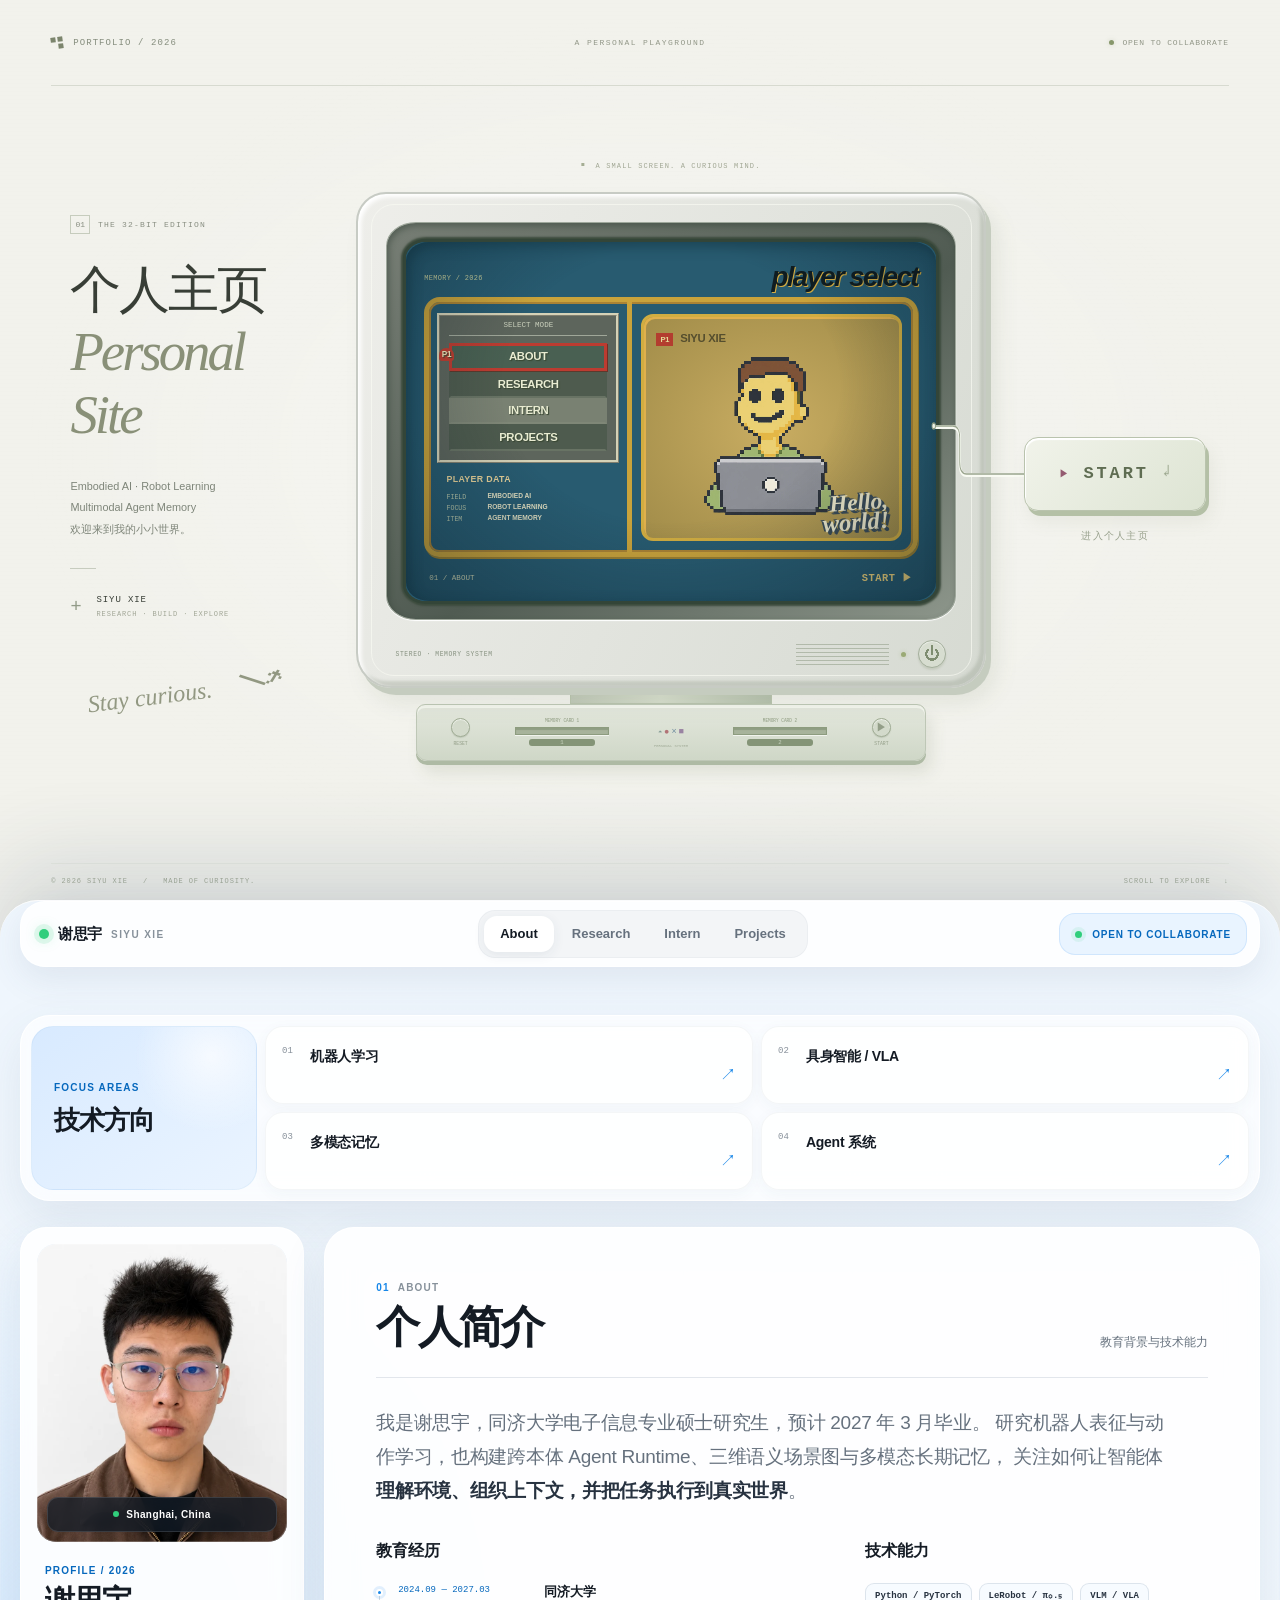
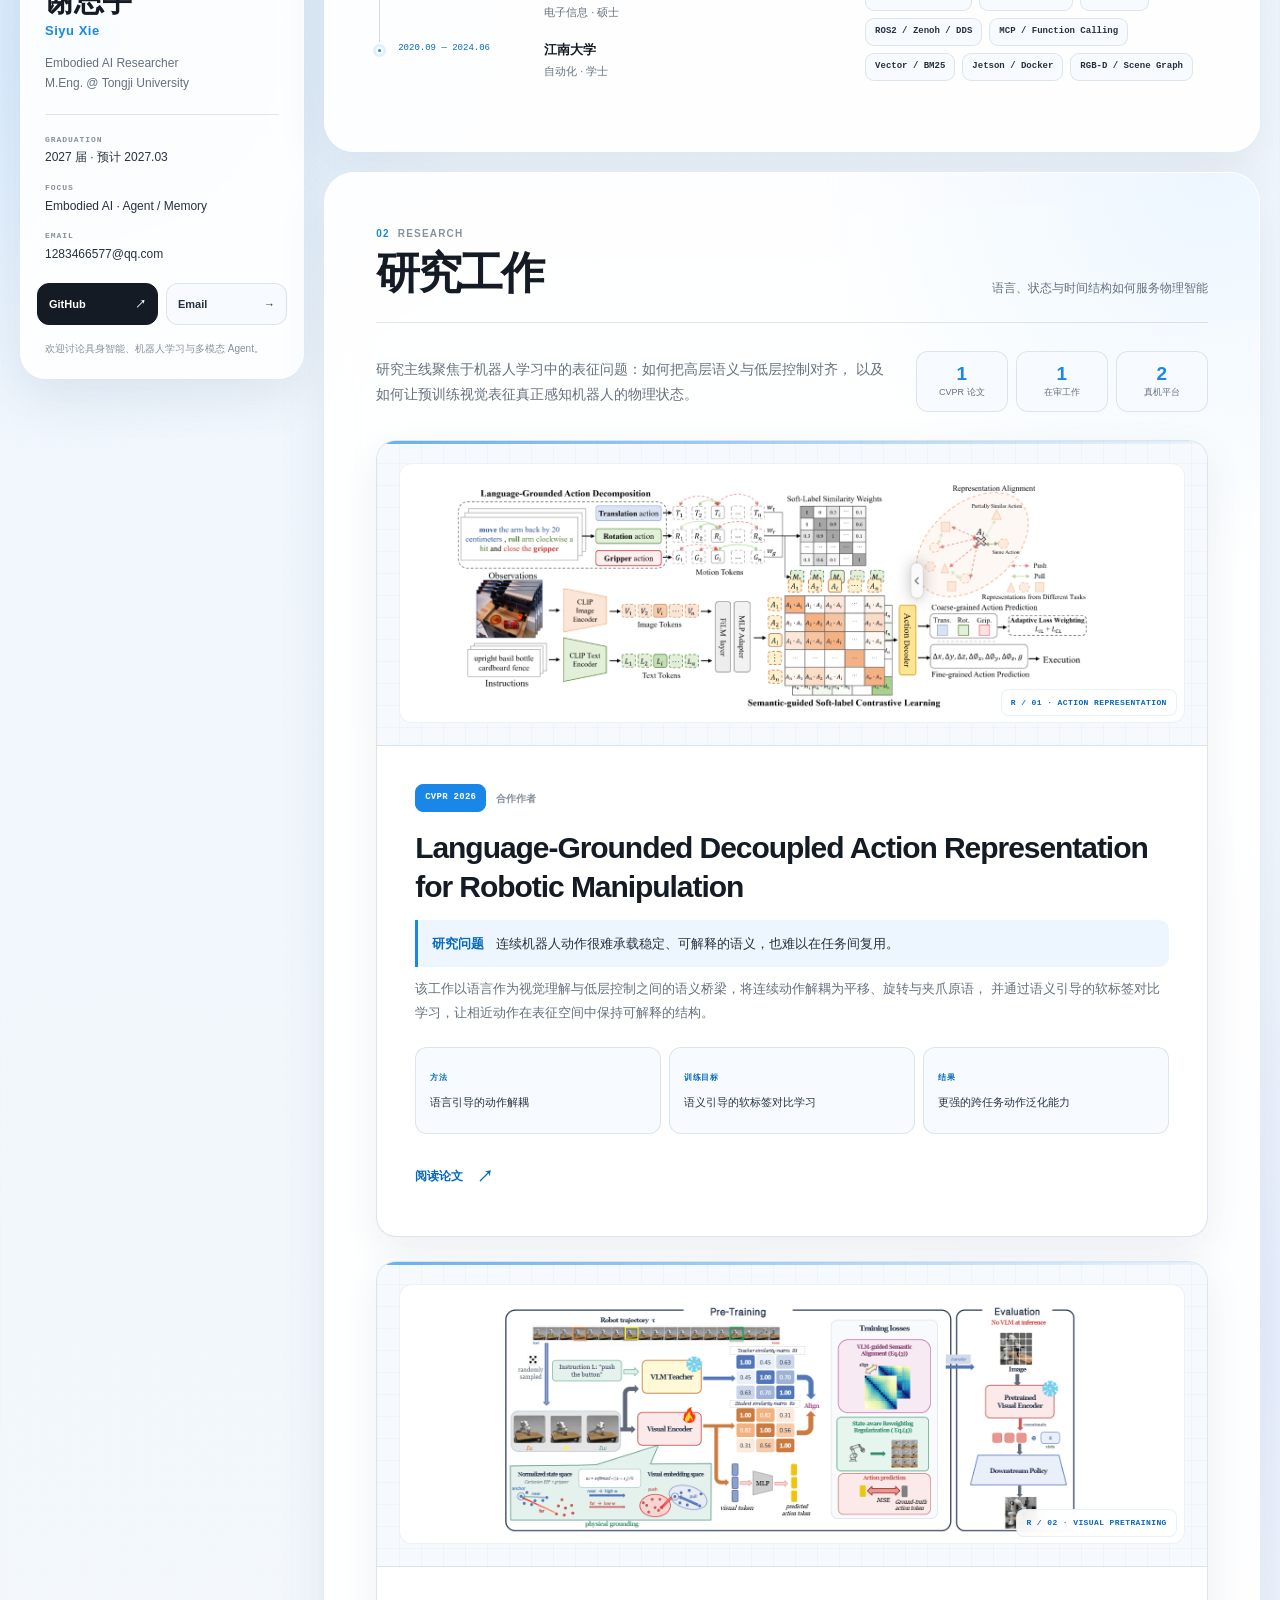
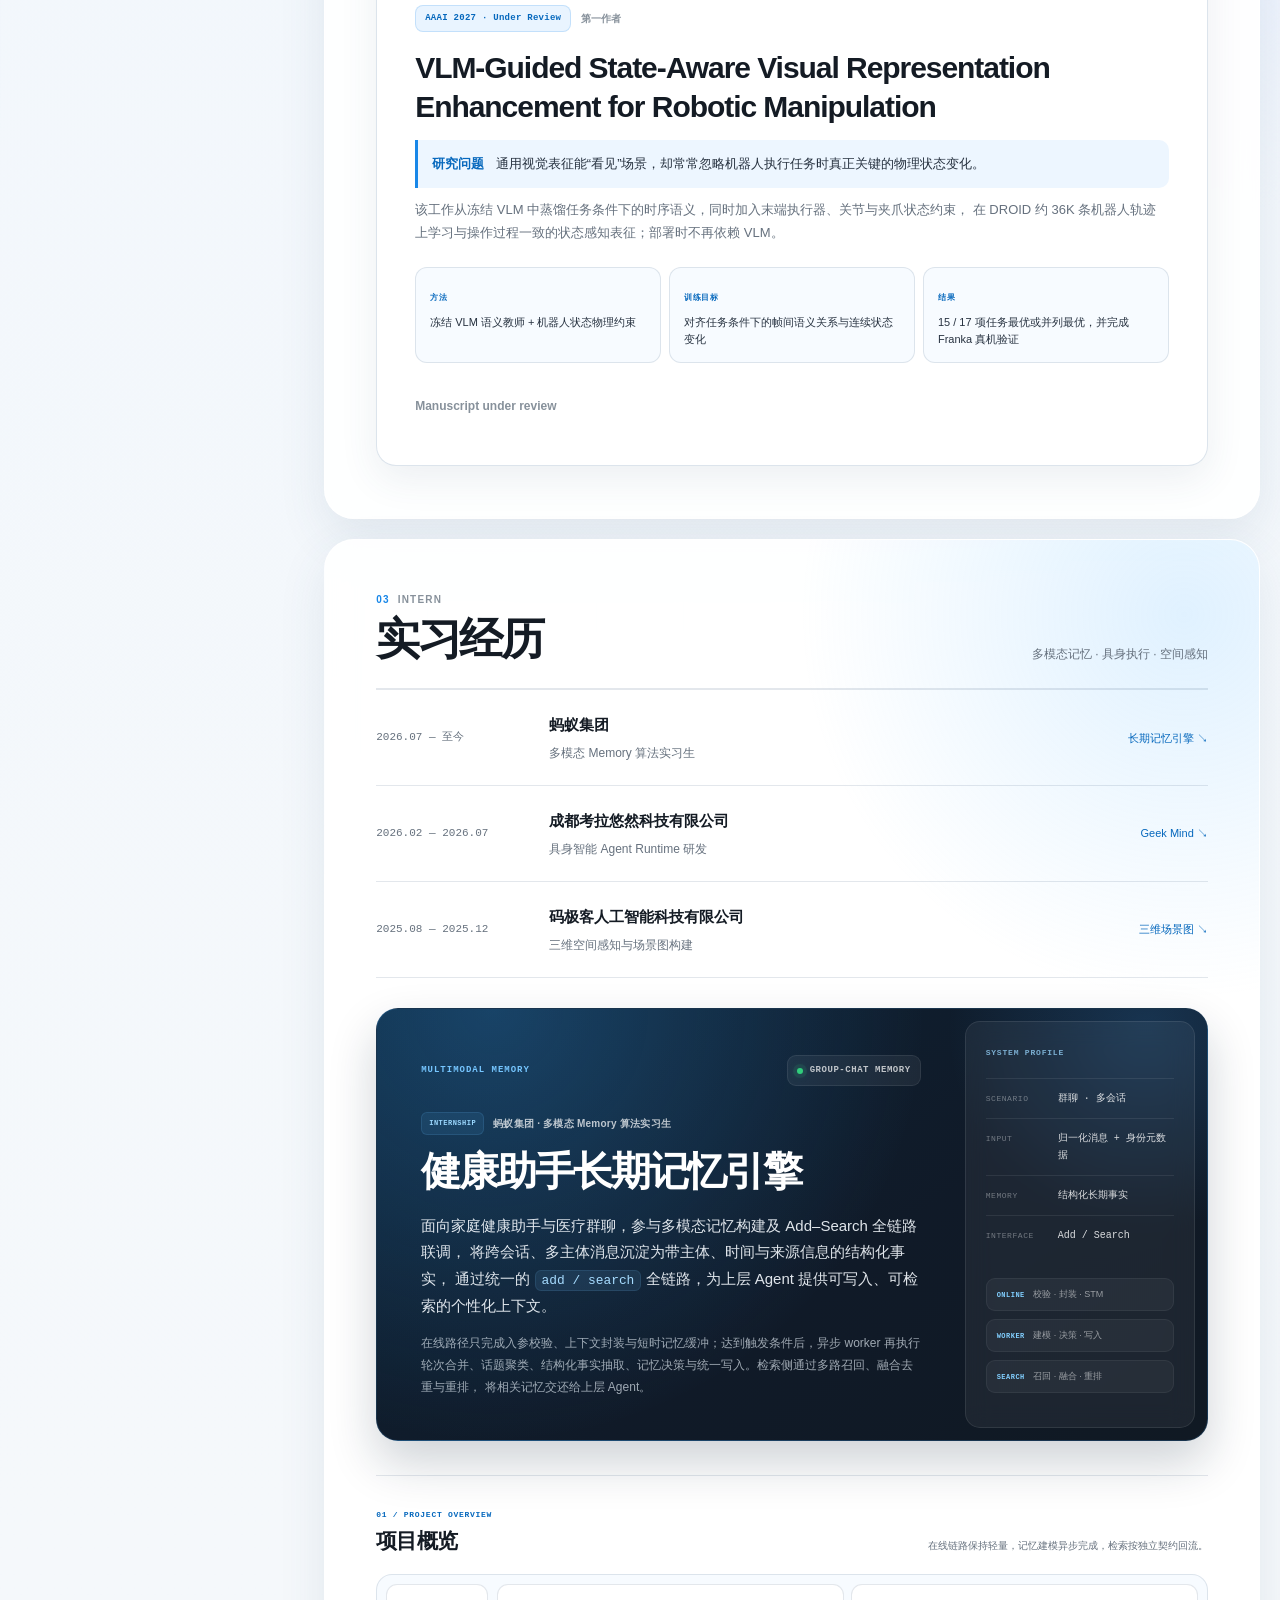
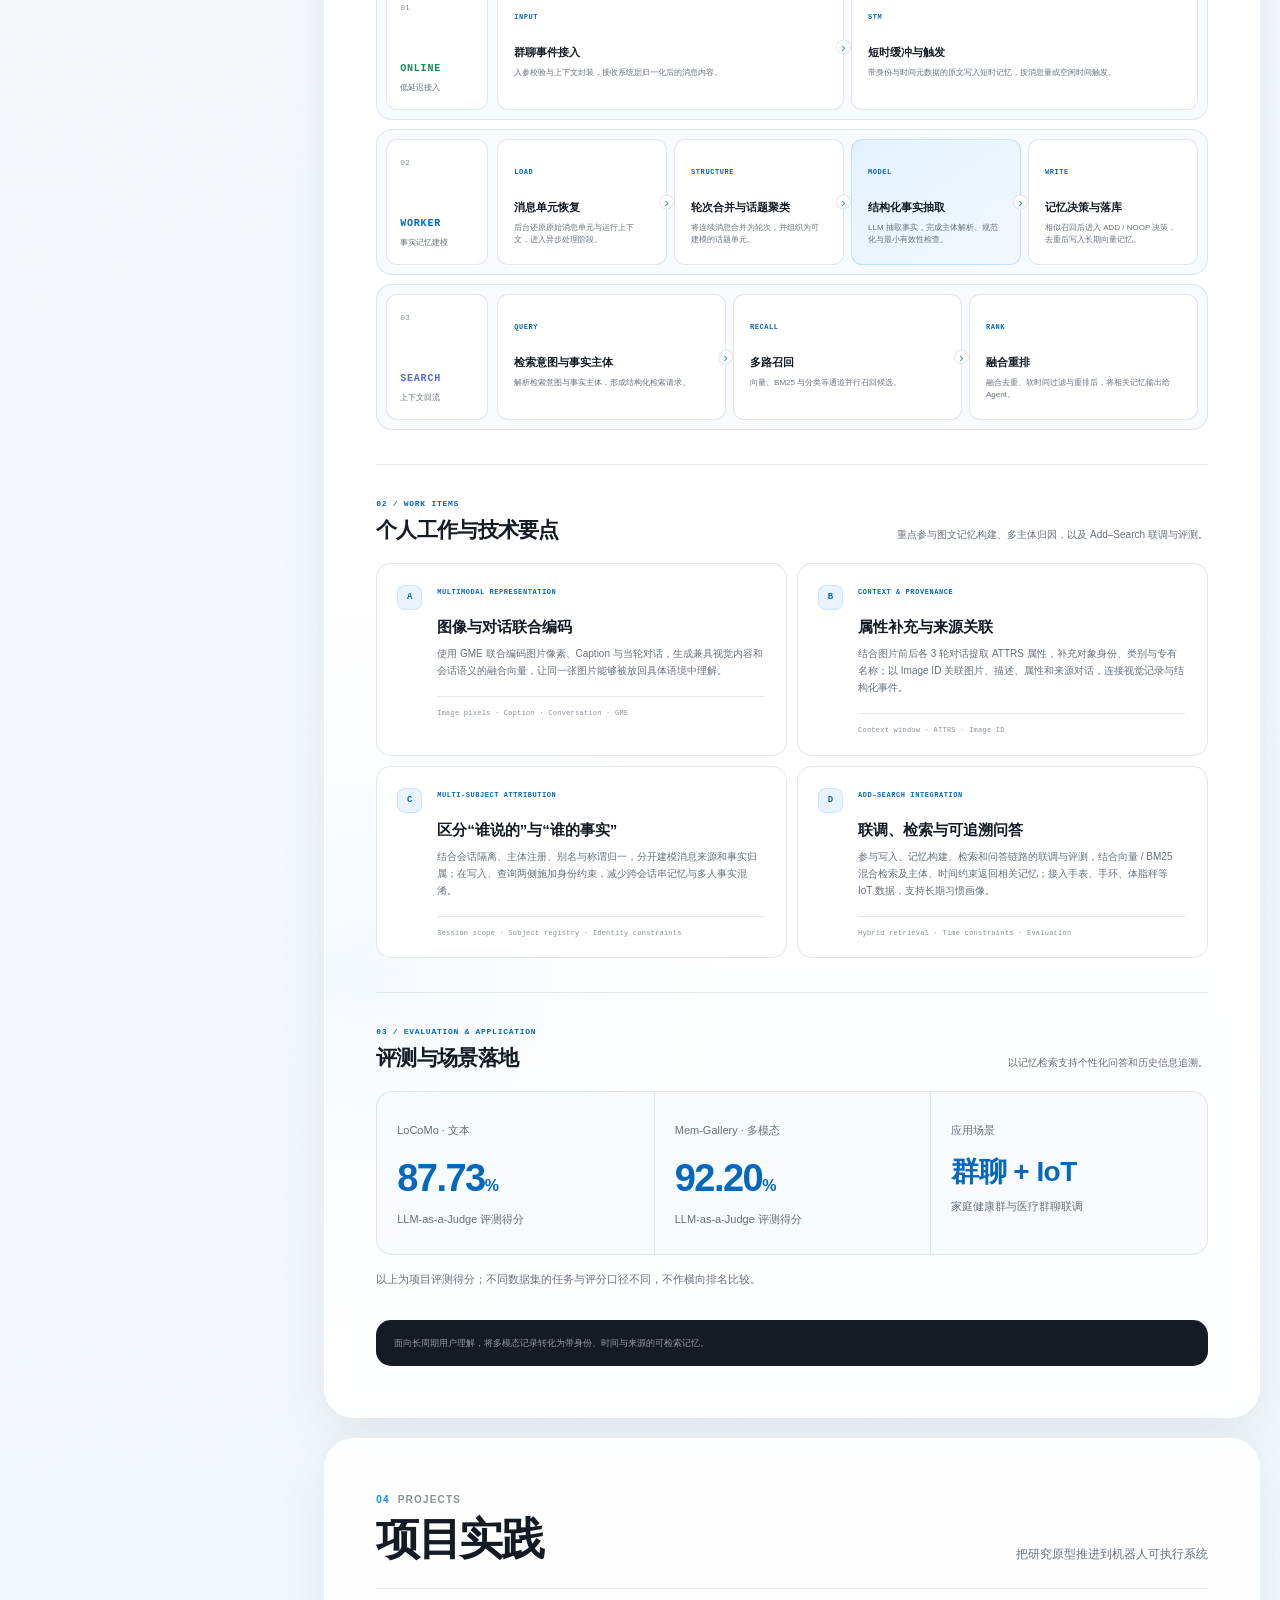
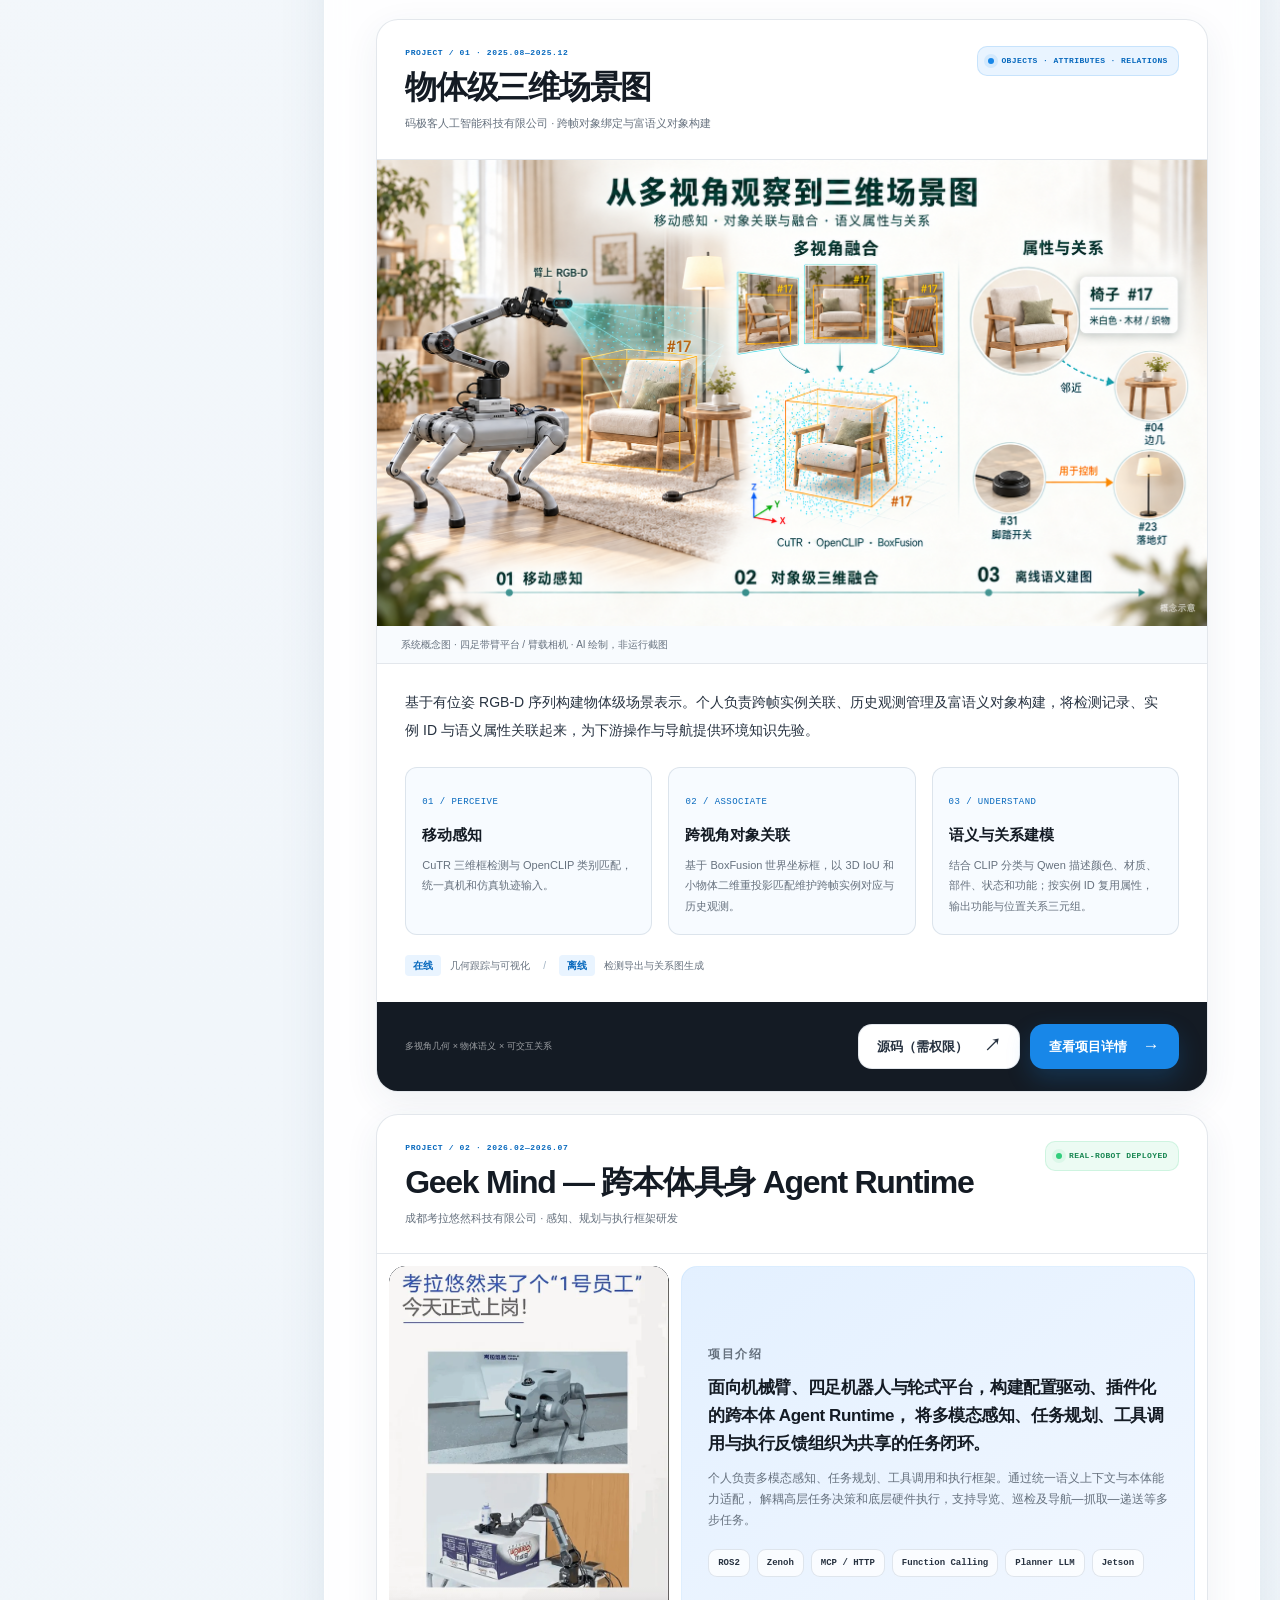
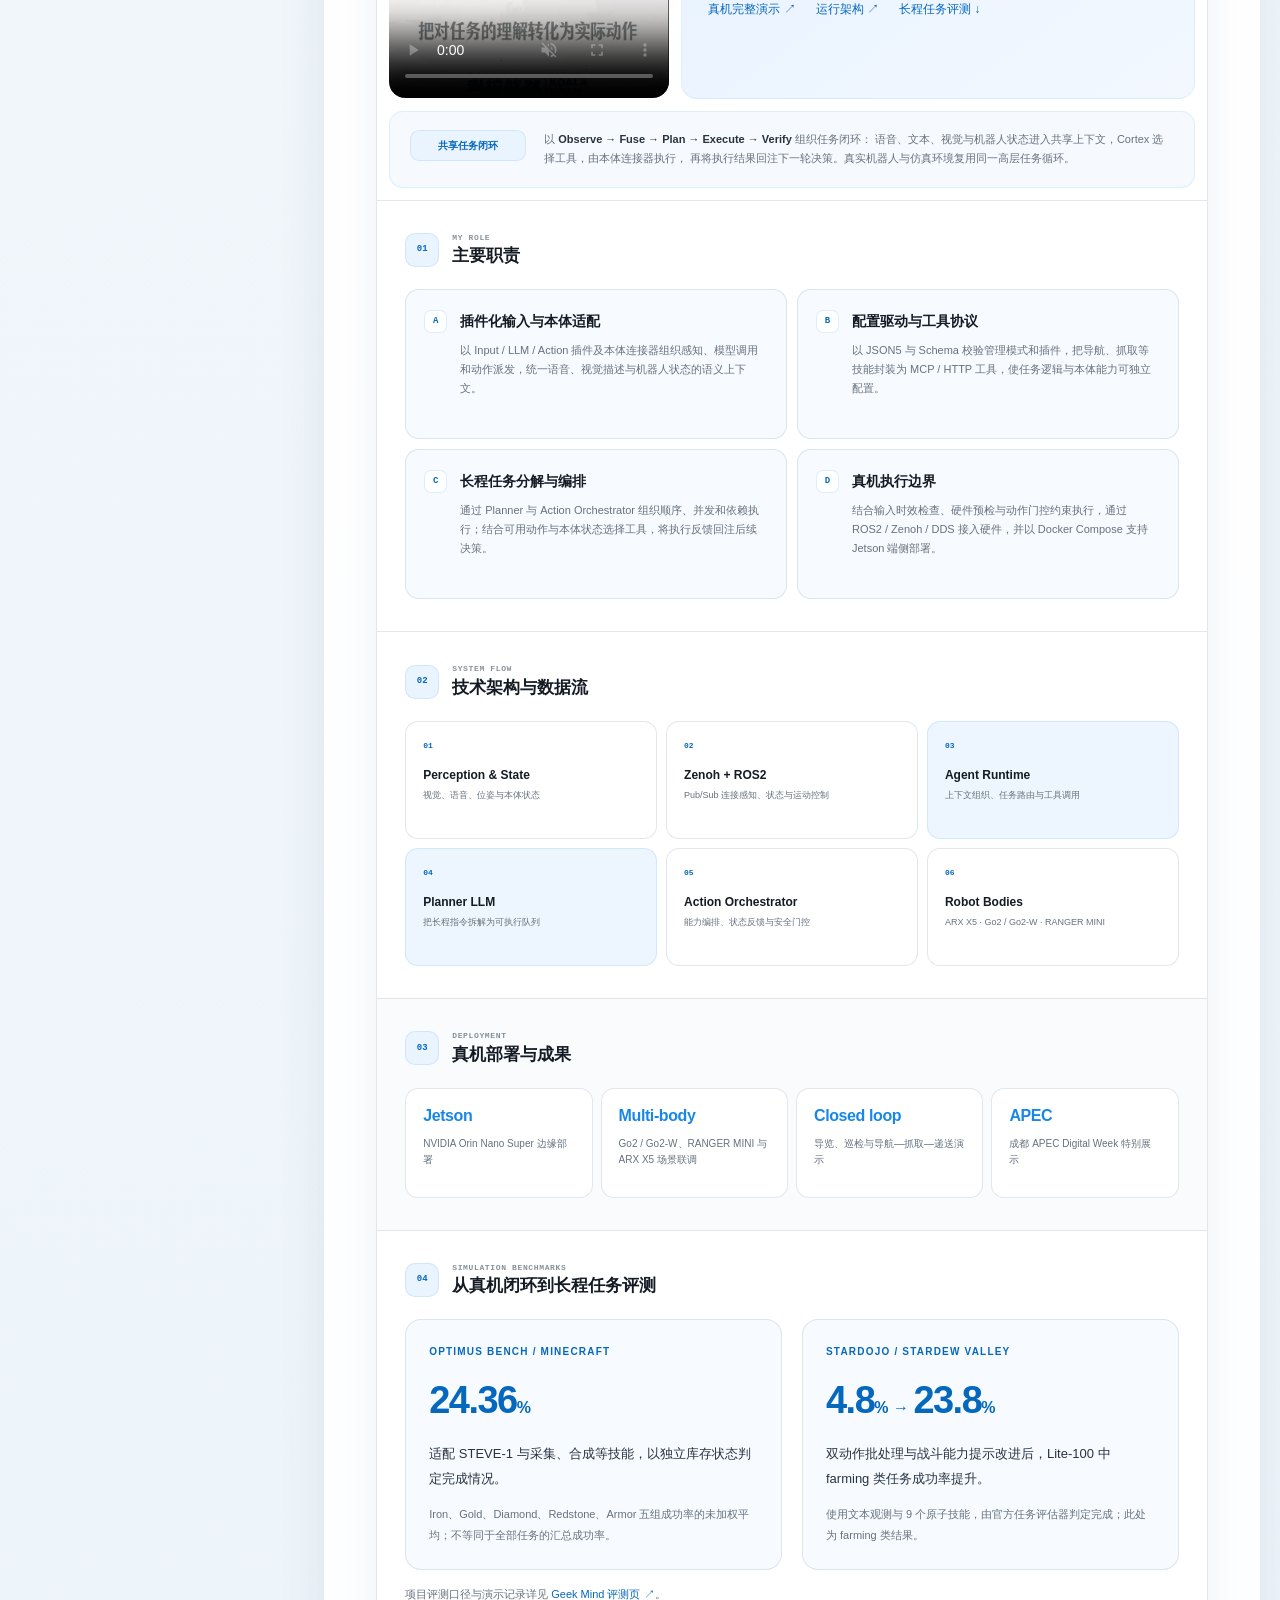
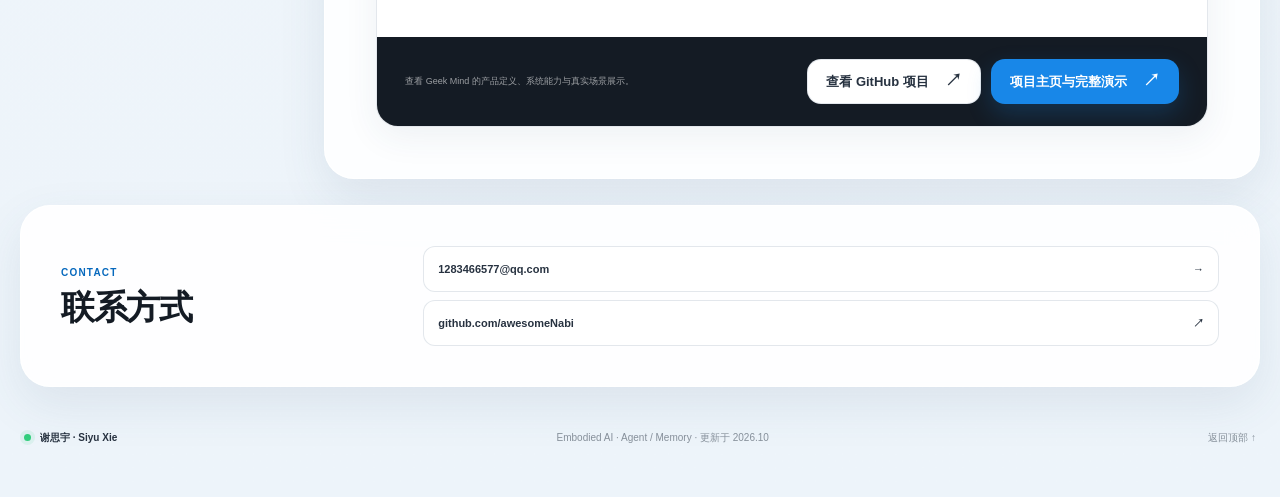
==== commit 5c5e72c5: "Update portfolio experience, agent runtime, and evaluation details" ====
--- a/index.html
+++ b/index.html
@@ -5,13 +5,13 @@
     <meta name="viewport" content="width=device-width, initial-scale=1.0" />
     <meta
       name="description"
-      content="谢思宇的个人主页：具身智能、机器人学习，以及面向群聊环境的多模态 Agent 记忆系统研究与实践。"
+      content="谢思宇的个人主页：机器人表征与动作学习、跨本体 Agent Runtime、三维语义场景图与多模态长期记忆。"
     />
     <meta name="theme-color" content="#f2f2ec" />
     <meta property="og:title" content="谢思宇 Siyu Xie — Embodied AI Researcher" />
     <meta
       property="og:description"
-      content="Robot learning, embodied agents, and long-horizon multimodal memory systems for group-chat scenarios."
+      content="Robot representation learning, cross-embodiment agent runtimes, 3D scene graphs, and multimodal long-term memory."
     />
     <meta property="og:type" content="website" />
     <meta property="og:url" content="https://awesomenabi.github.io/" />
@@ -22,7 +22,7 @@
     <link rel="canonical" href="https://awesomenabi.github.io/" />
     <link rel="icon" href="assets/favicon.svg" type="image/svg+xml" />
     <link rel="preload" href="assets/pixel-player.webp" as="image" type="image/webp" />
-    <link rel="stylesheet" href="styles.css?v=20260905-start-dock2" />
+    <link rel="stylesheet" href="styles.css?v=20261018-content" />
     <link rel="stylesheet" href="scene-graph.css?v=20261011" />
     <script src="script.js?v=20260905-start-dock2" defer></script>
   </head>
@@ -187,12 +187,12 @@
 
           <dl class="profile-facts">
             <div>
-              <dt>Birthday</dt>
-              <dd>2002.12.28</dd>
+              <dt>Graduation</dt>
+              <dd>2027 届 · 预计 2027.03</dd>
             </div>
             <div>
               <dt>Focus</dt>
-              <dd>Robot Learning · Agent Systems</dd>
+              <dd>Embodied AI · Agent / Memory</dd>
             </div>
             <div>
               <dt>Email</dt>
@@ -219,8 +219,9 @@
             </header>
 
             <p class="about-lead">
-              研究方向聚焦机器人学习、具身智能与多模态记忆，
-              关注如何把算法中的语义结构转化为<em>可执行、可迁移、可在真机验证</em>的系统能力。
+              我是谢思宇，同济大学电子信息专业硕士研究生，预计 2027 年 3 月毕业。
+              研究机器人表征与动作学习，也构建跨本体 Agent Runtime、三维语义场景图与多模态长期记忆，
+              关注如何让智能体<em>理解环境、组织上下文，并把任务执行到真实世界</em>。
             </p>
 
             <div class="about-bottom">
@@ -241,9 +242,9 @@
               <div class="skills-block">
                 <h3>技术能力</h3>
                 <ul class="tag-list" aria-label="技术栈">
-                  <li>Python</li><li>PyTorch</li><li>ROS2</li><li>Zenoh</li>
-                  <li>VLM / VLA</li><li>Function Calling</li><li>MCP</li>
-                  <li>Jetson</li><li>Franka</li><li>Unitree</li>
+                  <li>Python / PyTorch</li><li>LeRobot / π₀.₅</li><li>VLM / VLA</li>
+                  <li>ROS2 / Zenoh / DDS</li><li>MCP / Function Calling</li>
+                  <li>Vector / BM25</li><li>Jetson / Docker</li><li>RGB-D / Scene Graph</li>
                 </ul>
               </div>
             </div>
@@ -284,7 +285,7 @@
                 <div class="paper-body">
                   <div class="paper-meta">
                     <span class="venue-badge">CVPR 2026</span>
-                    <span>主要贡献者</span>
+                    <span>合作作者</span>
                   </div>
                   <h3>Language-Grounded Decoupled Action Representation for Robotic Manipulation</h3>
                   <p class="paper-question"><b>研究问题</b> 连续机器人动作很难承载稳定、可解释的语义，也难以在任务间复用。</p>
@@ -321,7 +322,7 @@
                     <span class="venue-badge venue-badge-outline">AAAI 2027 · Under Review</span>
                     <span>第一作者</span>
                   </div>
-                  <h3>VLM-Guided State-Aware Visual Representation Pretraining for Robot Manipulation</h3>
+                  <h3>VLM-Guided State-Aware Visual Representation Enhancement for Robotic Manipulation</h3>
                   <p class="paper-question"><b>研究问题</b> 通用视觉表征能“看见”场景，却常常忽略机器人执行任务时真正关键的物理状态变化。</p>
                   <p>
                     该工作从冻结 VLM 中蒸馏任务条件下的时序语义，同时加入末端执行器、关节与夹爪状态约束，
@@ -342,10 +343,16 @@
             <header class="section-header">
               <div>
                 <p class="section-index"><span>03</span> INTERN</p>
-                <h2 id="intern-title">实习交流</h2>
-              </div>
-              <p class="section-side-note">蚂蚁集团 · 多模态 Memory 算法实习</p>
+                <h2 id="intern-title">实习经历</h2>
+              </div>
+              <p class="section-side-note">多模态记忆 · 具身执行 · 空间感知</p>
             </header>
+
+            <ol class="experience-timeline" aria-label="实习经历时间线">
+              <li><time>2026.07 — 至今</time><div><h3>蚂蚁集团</h3><p>多模态 Memory 算法实习生</p></div><a href="#intern-spotlight-title">长期记忆引擎 <span aria-hidden="true">↘</span></a></li>
+              <li><time>2026.02 — 2026.07</time><div><h3>成都考拉悠然科技有限公司</h3><p>具身智能 Agent Runtime 研发</p></div><a href="#geek-mind">Geek Mind <span aria-hidden="true">↘</span></a></li>
+              <li><time>2025.08 — 2025.12</time><div><h3>码极客人工智能科技有限公司</h3><p>三维空间感知与场景图构建</p></div><a href="#scene-feature-title">三维场景图 <span aria-hidden="true">↘</span></a></li>
+            </ol>
 
             <article class="intern-spotlight" aria-labelledby="intern-spotlight-title">
               <div class="intern-spotlight-copy">
@@ -354,9 +361,10 @@
                   <span class="intern-signal"><i aria-hidden="true"></i> GROUP-CHAT MEMORY</span>
                 </div>
                 <p class="intern-affiliation"><span>INTERNSHIP</span> 蚂蚁集团 · 多模态 Memory 算法实习生</p>
-                <h3 id="intern-spotlight-title">长周期、多会话、多模态用户理解记忆系统</h3>
+                <h3 id="intern-spotlight-title">健康助手长期记忆引擎</h3>
                 <p class="intern-lead">
-                  面向家庭健康助手、医疗群聊等场景，把持续产生的多主体群聊沉淀为结构化长期事实，
+                  面向家庭健康助手与医疗群聊，参与多模态记忆构建及 Add–Search 全链路联调，
+                  将跨会话、多主体消息沉淀为带主体、时间与来源信息的结构化事实，
                   通过统一的 <code>add / search</code> 全链路，为上层 Agent 提供可写入、可检索的个性化上下文。
                 </p>
                 <p>
@@ -461,45 +469,31 @@
               <div class="intern-block-heading">
                 <div>
                   <p>02 / WORK ITEMS</p>
-                  <h3 id="intern-work-title">实习流程事项</h3>
-                </div>
-                <p>个人负责 Add 侧的入参身份统一与条件异步存储两条主线。</p>
+                  <h3 id="intern-work-title">个人工作与技术要点</h3>
+                </div>
+                <p>重点参与图文记忆构建、多主体归因，以及 Add–Search 联调与评测。</p>
               </div>
 
               <div class="intern-work-grid">
-                <article>
-                  <span class="work-index">A</span>
-                  <p class="work-kicker">IDENTITY UNIFICATION</p>
-                  <h4>入参规范与会话隔离</h4>
-                  <p>规范 messages 与 user / agent / run / actor / group 等身份入参，明确会话隔离边界与各阶段输入输出，让不同群聊场景复用同一套 add / search 运行时。</p>
-                  <small>Message schema · Identity fields · Session scope</small>
-                </article>
-                <article>
-                  <span class="work-index">B</span>
-                  <p class="work-kicker">IDENTITY UNIFICATION</p>
-                  <h4>主体注册与称谓归一</h4>
-                  <p>通过主体注册与称谓归一区分说话人与事实主体，解决群聊转述场景下的身份错配，保证事实归属到正确的人。</p>
-                  <small>Subject registry · Alias normalize · Speaker vs subject</small>
-                </article>
-                <article>
-                  <span class="work-index">C</span>
-                  <p class="work-kicker">ASYNC WRITE PATH</p>
-                  <h4>在线校验与短时缓冲</h4>
-                  <p>在线阶段只做入参校验与上下文封装，将带身份及时间元数据的群聊原文写入短时记忆，按协议触发后台任务，使复杂群聊下的写入延迟由秒级降至毫秒级。</p>
-                  <small>Validate · Context package · STM trigger</small>
-                </article>
-                <article>
-                  <span class="work-index">D</span>
-                  <p class="work-kicker">ASYNC WRITE PATH</p>
-                  <h4>后台记忆构建与落库</h4>
-                  <p>后台恢复消息单元后构造记忆单元，以统一结构承载文本事实与图片描述，依次完成轮次合并、话题聚类、事实抽取、相似召回与记忆决策，去重后写入长期记忆。</p>
-                  <small>Hydrate · Turn / Topic · Decision &amp; dedup</small>
-                </article>
+                <article><span class="work-index">A</span><p class="work-kicker">MULTIMODAL REPRESENTATION</p><h4>图像与对话联合编码</h4><p>使用 GME 联合编码图片像素、Caption 与当轮对话，生成兼具视觉内容和会话语义的融合向量，让同一张图片能够被放回具体语境中理解。</p><small>Image pixels · Caption · Conversation · GME</small></article>
+                <article><span class="work-index">B</span><p class="work-kicker">CONTEXT &amp; PROVENANCE</p><h4>属性补充与来源关联</h4><p>结合图片前后各 3 轮对话提取 ATTRS 属性，补充对象身份、类别与专有名称；以 Image ID 关联图片、描述、属性和来源对话，连接视觉记录与结构化事件。</p><small>Context window · ATTRS · Image ID</small></article>
+                <article><span class="work-index">C</span><p class="work-kicker">MULTI-SUBJECT ATTRIBUTION</p><h4>区分“谁说的”与“谁的事实”</h4><p>结合会话隔离、主体注册、别名与称谓归一，分开建模消息来源和事实归属；在写入、查询两侧施加身份约束，减少跨会话串记忆与多人事实混淆。</p><small>Session scope · Subject registry · Identity constraints</small></article>
+                <article><span class="work-index">D</span><p class="work-kicker">ADD–SEARCH INTEGRATION</p><h4>联调、检索与可追溯问答</h4><p>参与写入、记忆构建、检索和问答链路的联调与评测，结合向量 / BM25 混合检索及主体、时间约束返回相关记忆；接入手表、手环、体脂秤等 IoT 数据，支持长期习惯画像。</p><small>Hybrid retrieval · Time constraints · Evaluation</small></article>
               </div>
             </section>
 
+            <section class="intern-block" aria-labelledby="memory-results-title">
+              <div class="intern-block-heading"><div><p>03 / EVALUATION &amp; APPLICATION</p><h3 id="memory-results-title">评测与场景落地</h3></div><p>以记忆检索支持个性化问答和历史信息追溯。</p></div>
+              <div class="evidence-metrics">
+                <div><span>LoCoMo · 文本</span><strong>87.73<small>%</small></strong><p>LLM-as-a-Judge 评测得分</p></div>
+                <div><span>Mem-Gallery · 多模态</span><strong>92.20<small>%</small></strong><p>LLM-as-a-Judge 评测得分</p></div>
+                <div><span>应用场景</span><strong class="metric-label">群聊 + IoT</strong><p>家庭健康群与医疗群聊联调</p></div>
+              </div>
+              <p class="evidence-note">以上为项目评测得分；不同数据集的任务与评分口径不同，不作横向排名比较。</p>
+            </section>
+
             <div class="intern-sourcebar">
-              <p>页面仅展示可公开的链路级信息，不涉及具体实现、配置、策略与业务数据。</p>
+              <p>面向长周期用户理解，将多模态记录转化为带身份、时间与来源的可检索记忆。</p>
             </div>
           </section>
 
@@ -516,11 +510,11 @@
             <article class="case-study scene-feature" aria-labelledby="scene-feature-title">
               <div class="case-heading">
                 <div>
-                  <p class="case-number">PROJECT / 01 · OBJECT-CENTRIC PERCEPTION</p>
+                  <p class="case-number">PROJECT / 01 · 2025.08—2025.12</p>
                   <h3 id="scene-feature-title">物体级三维场景图</h3>
-                  <p class="case-subtitle">从移动观察到对象、属性与关系，让机器人看见结构化的世界。</p>
-                </div>
-                <span class="case-status case-status-blue"><i aria-hidden="true"></i> RGB-D → SCENE GRAPH</span>
+                  <p class="case-subtitle">码极客人工智能科技有限公司 · 跨帧对象绑定与富语义对象构建</p>
+                </div>
+                <span class="case-status case-status-blue"><i aria-hidden="true"></i> OBJECTS · ATTRIBUTES · RELATIONS</span>
               </div>
               <figure class="scene-feature__visual">
                 <a href="projects/scene-graph.html" aria-label="查看物体级三维场景图项目详情">
@@ -529,28 +523,28 @@
                 <figcaption>系统概念图 · 四足带臂平台 / 臂载相机 · AI 绘制，非运行截图</figcaption>
               </figure>
               <div class="scene-feature__body">
-                <p class="scene-feature__lead">将 RGB-D 与相机位姿中的逐帧观测，组织成世界坐标下的物体表示，再生成结构化语义属性、功能关系与位置关系。</p>
+                <p class="scene-feature__lead">基于有位姿 RGB-D 序列构建物体级场景表示。个人负责跨帧实例关联、历史观测管理及富语义对象构建，将检测记录、实例 ID 与语义属性关联起来，为下游操作与导航提供环境知识先验。</p>
                 <div class="scene-feature__points">
                   <div><span>01 / PERCEIVE</span><h4>移动感知</h4><p>CuTR 三维框检测与 OpenCLIP 类别匹配，统一真机和仿真轨迹输入。</p></div>
-                  <div><span>02 / ASSOCIATE</span><h4>跨视角对象关联</h4><p>三维重叠关联、小物体重投影匹配与 BoxFusion 多视角框优化。</p></div>
-                  <div><span>03 / UNDERSTAND</span><h4>语义与关系建模</h4><p>Qwen 视觉语言模型离线补充对象属性及功能、位置两类关系。</p></div>
+                  <div><span>02 / ASSOCIATE</span><h4>跨视角对象关联</h4><p>基于 BoxFusion 世界坐标框，以 3D IoU 和小物体二维重投影匹配维护跨帧实例对应与历史观测。</p></div>
+                  <div><span>03 / UNDERSTAND</span><h4>语义与关系建模</h4><p>结合 CLIP 分类与 Qwen 描述颜色、材质、部件、状态和功能；按实例 ID 复用属性，输出功能与位置关系三元组。</p></div>
                 </div>
                 <p class="scene-feature__boundary"><span>在线</span> 几何跟踪与可视化 <b aria-hidden="true">/</b> <span>离线</span> 检测导出与关系图生成</p>
               </div>
               <div class="case-footer">
                 <p>多视角几何 × 物体语义 × 可交互关系</p>
                 <div class="case-footer-actions">
-                  <a class="button button-secondary" href="https://github.com/awesomeNabi/scence-graph" target="_blank" rel="noreferrer">GitHub 仓库 <span aria-hidden="true">↗</span></a>
+                  <a class="button button-secondary" href="https://github.com/awesomeNabi/scence-graph" target="_blank" rel="noreferrer">源码（需权限） <span aria-hidden="true">↗</span></a>
                   <a class="button button-primary" href="projects/scene-graph.html">查看项目详情 <span aria-hidden="true">→</span></a>
                 </div>
               </div>
             </article>
-            <article class="case-study case-study-geek">
+            <article class="case-study case-study-geek" id="geek-mind">
               <div class="case-heading">
                 <div>
-                  <p class="case-number">PROJECT / 02 · 2026.03—2026.07</p>
+                  <p class="case-number">PROJECT / 02 · 2026.02—2026.07</p>
                   <h3>Geek Mind — 跨本体具身 Agent Runtime</h3>
-                  <p class="case-subtitle">上海码极客人工智能科技有限公司 · 核心框架研发</p>
+                  <p class="case-subtitle">成都考拉悠然科技有限公司 · 感知、规划与执行框架研发</p>
                 </div>
                 <span class="case-status"><i></i> REAL-ROBOT DEPLOYED</span>
               </div>
@@ -574,26 +568,31 @@
                 <div class="case-summary">
                   <p class="micro-label">项目介绍</p>
                   <p class="case-lead">
-                    面向机械臂与四足机器人，构建“多模态感知—LLM 决策—动作执行”的模块化 Agent 平台，
-                    把感知、记忆、规划与机器人控制统一封装为可调用服务。
+                    面向机械臂、四足机器人与轮式平台，构建配置驱动、插件化的跨本体 Agent Runtime，
+                    将多模态感知、任务规划、工具调用与执行反馈组织为共享的任务闭环。
                   </p>
                   <p>
-                    目标是在硬件协议碎片化、云边端协同与长程任务规划之间建立稳定接口，
-                    让同一套上层智能体逻辑能够连接不同机器人本体，并完成自主任务闭环。
+                    个人负责多模态感知、任务规划、工具调用和执行框架。通过统一语义上下文与本体能力适配，
+                    解耦高层任务决策和底层硬件执行，支持导览、巡检及导航—抓取—递送等多步任务。
                   </p>
                   <ul class="tag-list case-tags" aria-label="项目技术栈">
                     <li>ROS2</li><li>Zenoh</li><li>MCP / HTTP</li><li>Function Calling</li>
                     <li>Planner LLM</li><li>Jetson</li>
                   </ul>
+                  <div class="project-resource-links" aria-label="Geek Mind 项目资源">
+                    <a href="https://awesomenabi.github.io/Geek-Mind/#real-world-demo" target="_blank" rel="noreferrer">真机完整演示 ↗</a>
+                    <a href="https://awesomenabi.github.io/Geek-Mind/#architecture" target="_blank" rel="noreferrer">运行架构 ↗</a>
+                    <a href="#geek-benchmark-title">长程任务评测 ↓</a>
+                  </div>
                 </div>
               </div>
 
               <div class="public-context">
-                <div class="public-context-label">项目简介</div>
+                <div class="public-context-label">共享任务闭环</div>
                 <p>
-                  Geek Mind 定义为面向机器人的“通用具身大脑”，以<b>四大并行系统与中央事件总线</b>
-                  组织感知、交互、思考与动作，并通过硬件抽象层将不同机器人本体映射为标准语义指令，
-                  使同一套上层智能体能力可以跨本体组合与执行。
+                  以 <b>Observe → Fuse → Plan → Execute → Verify</b> 组织任务闭环：
+                  语音、文本、视觉与机器人状态进入共享上下文，Cortex 选择工具，由本体连接器执行，
+                  再将执行结果回注下一轮决策。真实机器人与仿真环境复用同一高层任务循环。
                 </p>
               </div>
 
@@ -605,23 +604,23 @@
                 <div class="responsibility-grid">
                   <article>
                     <span class="responsibility-index">A</span>
-                    <h5>HAL 与统一接入</h5>
-                    <p>在硬件抽象层之上规范多模态输入、机器人状态与能力描述，让规划层不依赖具体传感器和本体 API。</p>
+                    <h5>插件化输入与本体适配</h5>
+                    <p>以 Input / LLM / Action 插件及本体连接器组织感知、模型调用和动作派发，统一语音、视觉描述与机器人状态的语义上下文。</p>
                   </article>
                   <article>
                     <span class="responsibility-index">B</span>
-                    <h5>能力 Schema 与工具协议</h5>
-                    <p>通过 MCP / HTTP 与 Tool / Function Calling 暴露导航、抓取等原子能力，支持规划器选择与组合执行。</p>
+                    <h5>配置驱动与工具协议</h5>
+                    <p>以 JSON5 与 Schema 校验管理模式和插件，把导航、抓取等技能封装为 MCP / HTTP 工具，使任务逻辑与本体能力可独立配置。</p>
                   </article>
                   <article>
                     <span class="responsibility-index">C</span>
                     <h5>长程任务分解与编排</h5>
-                    <p>基于 Planner LLM 与 Action Orchestrator 完成长程指令拆解、依赖排序、状态反馈和多级安全门控。</p>
+                    <p>通过 Planner 与 Action Orchestrator 组织顺序、并发和依赖执行；结合可用动作与本体状态选择工具，将执行反馈回注后续决策。</p>
                   </article>
                   <article>
                     <span class="responsibility-index">D</span>
-                    <h5>Cross-Embodiment Runtime</h5>
-                    <p>将 Agent 逻辑与机器人控制 API 解耦，形成可在机械臂与四足机器人之间复用的跨本体具身大脑运行时。</p>
+                    <h5>真机执行边界</h5>
+                    <p>结合输入时效检查、硬件预检与动作门控约束执行，通过 ROS2 / Zenoh / DDS 接入硬件，并以 Docker Compose 支持 Jetson 端侧部署。</p>
                   </article>
                 </div>
               </section>
@@ -637,7 +636,7 @@
                   <li><span>03</span><b>Agent Runtime</b><small>上下文组织、任务路由与工具调用</small></li>
                   <li><span>04</span><b>Planner LLM</b><small>把长程指令拆解为可执行队列</small></li>
                   <li><span>05</span><b>Action Orchestrator</b><small>能力编排、状态反馈与安全门控</small></li>
-                  <li><span>06</span><b>Robot Bodies</b><small>机械臂 · Unitree Go2 / Go2-W</small></li>
+                  <li><span>06</span><b>Robot Bodies</b><small>ARX X5 · Go2 / Go2-W · RANGER MINI</small></li>
                 </ol>
               </section>
 
@@ -648,10 +647,19 @@
                 </div>
                 <div class="outcome-grid">
                   <div><strong>Jetson</strong><span>NVIDIA Orin Nano Super 边缘部署</span></div>
-                  <div><strong>Multi-body</strong><span>机械臂与 Unitree Go2 / Go2-W</span></div>
-                  <div><strong>Closed loop</strong><span>自主感知、规划、执行与反馈闭环</span></div>
+                  <div><strong>Multi-body</strong><span>Go2 / Go2-W、RANGER MINI 与 ARX X5 场景联调</span></div>
+                  <div><strong>Closed loop</strong><span>导览、巡检与导航—抓取—递送演示</span></div>
                   <div><strong>APEC</strong><span>成都 APEC Digital Week 特别展示</span></div>
                 </div>
+              </section>
+
+              <section class="case-section" aria-labelledby="geek-benchmark-title">
+                <div class="case-section-title"><span>04</span><div><p>SIMULATION BENCHMARKS</p><h4 id="geek-benchmark-title">从真机闭环到长程任务评测</h4></div></div>
+                <div class="benchmark-summary">
+                  <article><p class="micro-label">OPTIMUS BENCH / MINECRAFT</p><h5>24.36<span>%</span></h5><p>适配 STEVE-1 与采集、合成等技能，以独立库存状态判定完成情况。</p><small>Iron、Gold、Diamond、Redstone、Armor 五组成功率的未加权平均；不等同于全部任务的汇总成功率。</small></article>
+                  <article><p class="micro-label">STARDOJO / STARDEW VALLEY</p><h5>4.8<span>% → </span>23.8<span>%</span></h5><p>双动作批处理与战斗能力提示改进后，Lite-100 中 farming 类任务成功率提升。</p><small>使用文本观测与 9 个原子技能，由官方任务评估器判定完成；此处为 farming 类结果。</small></article>
+                </div>
+                <p class="evidence-note">项目评测口径与演示记录详见 <a href="https://awesomenabi.github.io/Geek-Mind/#benchmarks" target="_blank" rel="noreferrer">Geek Mind 评测页 ↗</a>。</p>
               </section>
 
               <div class="case-footer">
@@ -665,10 +673,10 @@
                   >查看 GitHub 项目 <span>↗</span></a>
                   <a
                     class="button button-primary"
-                    href="https://mp.weixin.qq.com/s/_3Vhwg3F90XdgVEWZ5oUNA"
+                    href="https://awesomenabi.github.io/Geek-Mind/"
                     target="_blank"
                     rel="noreferrer"
-                  >阅读 Geek Mind 项目文章 <span>↗</span></a>
+                  >项目主页与完整演示 <span>↗</span></a>
                 </div>
               </div>
             </article>
@@ -691,7 +699,7 @@
 
     <footer class="site-footer page-shell">
       <p><span class="status-dot status-dot-small" aria-hidden="true"></span> 谢思宇 · Siyu Xie</p>
-      <p>Embodied AI · Robot Learning · Agent Systems</p>
+      <p>Embodied AI · Agent / Memory · 更新于 2026.10</p>
       <a href="#top">返回顶部 ↑</a>
     </footer>
     </div>
--- a/styles.css
+++ b/styles.css
@@ -3391,3 +3391,44 @@
     break-inside: avoid;
   }
 }
+
+/* Resume and project evidence refresh, October 2026. */
+.experience-timeline { list-style: none; padding: 0; margin: 0 0 28px; border-top: 1px solid var(--line); }
+.experience-timeline li { display: grid; grid-template-columns: 155px minmax(0, 1fr) auto; align-items: center; gap: 18px; padding: 22px 0; border-bottom: 1px solid var(--line); }
+.experience-timeline time { color: var(--muted); font: 11px/1.8 Consolas, monospace; }
+.experience-timeline h3 { margin: 0 0 5px; font-size: 15px; }
+.experience-timeline p { margin: 0; font-size: 12px; color: var(--muted); }
+.experience-timeline a { font-size: 11px; color: var(--blue-deep); white-space: nowrap; }
+.experience-timeline a:hover, .evidence-note a:hover { text-decoration: underline; }
+.evidence-metrics { display: grid; grid-template-columns: repeat(3, minmax(0, 1fr)); border: 1px solid var(--line); border-radius: 16px; overflow: hidden; background: var(--surface-soft); }
+.evidence-metrics > div { padding: 24px 20px; }
+.evidence-metrics > div + div { border-left: 1px solid var(--line); }
+.evidence-metrics span { font-size: 11px; color: var(--muted); }
+.evidence-metrics strong { display: block; margin: 12px 0 7px; color: var(--blue-deep); font-size: clamp(28px, 3vw, 38px); line-height: 1.3; letter-spacing: -.04em; }
+.evidence-metrics strong small { font-size: 16px; }
+.evidence-metrics strong.metric-label { font-size: 28px; letter-spacing: -.02em; }
+.evidence-metrics p { margin: 0; font-size: 11px; line-height: 1.8; color: var(--muted); }
+.evidence-note { margin: 14px 0 0; color: var(--muted); font-size: 11px; line-height: 1.9; }
+.evidence-note a { color: var(--blue-deep); }
+.project-resource-links { display: flex; flex-wrap: wrap; gap: 12px 20px; margin-top: 22px; }
+.project-resource-links a { color: var(--blue-deep); font-size: 12px; line-height: 1.8; }
+.project-resource-links a:hover { text-decoration: underline; }
+.benchmark-summary { display: grid; grid-template-columns: repeat(2, minmax(0, 1fr)); gap: 20px; }
+.benchmark-summary article { padding: 23px; border: 1px solid var(--line); border-radius: 16px; background: var(--surface-soft); }
+.benchmark-summary h5 { margin: 16px 0; font-size: clamp(28px, 3vw, 38px); line-height: 1.3; color: var(--blue-deep); letter-spacing: -.04em; }
+.benchmark-summary h5 span { font-size: 16px; letter-spacing: 0; }
+.benchmark-summary article > p:not(.micro-label) { font-size: 13px; line-height: 1.9; color: var(--ink-soft); }
+.benchmark-summary small { display: block; font-size: 11px; line-height: 1.9; color: var(--muted); }
+#geek-mind, #intern-spotlight-title, #scene-feature-title { scroll-margin-top: 150px; }
+@media (max-width: 1120px) {
+  .experience-timeline li { grid-template-columns: 1fr auto; gap: 10px 16px; }
+  .experience-timeline time { grid-column: 1 / -1; }
+  .evidence-metrics > div { padding: 20px 14px; }
+}
+@media (max-width: 600px) {
+  .experience-timeline li { grid-template-columns: 1fr; }
+  .experience-timeline a { justify-self: start; }
+  .evidence-metrics, .benchmark-summary { grid-template-columns: 1fr; }
+  .evidence-metrics > div + div { border-left: 0; border-top: 1px solid var(--line); }
+  .evidence-metrics > div { padding: 22px; }
+}
--- a/scene-graph.css
+++ b/scene-graph.css
@@ -41,6 +41,57 @@
 .scene-hero img { width: 100%; height: auto; object-fit: contain; }
 .scene-hero figcaption { padding: 15px 24px; display: flex; gap: 20px; justify-content: space-between; border-top: 1px solid var(--line); color: var(--muted); font-size: 10px; }
 .scene-hero figcaption b { color: var(--scene-navy); font-weight: 700; }
+.scene-demo { scroll-margin-top: 105px; }
+.scene-demo__heading { margin: 0 0 20px; display: flex; align-items: end; justify-content: space-between; gap: 20px; }
+.scene-demo__heading h2 { margin: 0; color: var(--scene-navy); font-size: clamp(24px, 3vw, 34px); line-height: 1.4; letter-spacing: -.035em; }
+.scene-recording { display: inline-flex; flex-shrink: 0; align-items: center; gap: 8px; padding: 7px 11px; border: 1px solid #c9dce4; border-radius: 6px; color: #40717d; background: #edf5f7; font-size: 10px; }
+.scene-recording i { width: 6px; height: 6px; border-radius: 50%; background: #22827b; }
+.scene-recording b { padding-left: 8px; border-left: 1px solid #c9dce4; font: 11px ui-monospace, SFMono-Regular, Consolas, monospace; }
+.scene-demo__stage { display: grid; grid-template-columns: minmax(0, 1fr) 258px; align-items: start; gap: 18px; }
+.scene-demo__viewer { overflow: hidden; margin: 0; border: 1px solid #203a4b; border-radius: 13px; background: #0e1418; box-shadow: 0 16px 50px #24465f12; }
+.scene-demo__toolbar { display: flex; justify-content: space-between; gap: 16px; padding: 13px 19px; color: #a9c3cf; background: #14232c; border-bottom: 1px solid #2b3d47; font: 9px/1.6 ui-monospace, SFMono-Regular, Consolas, monospace; letter-spacing: .07em; }
+.scene-demo__viewer video { display: block; width: 100%; height: auto; aspect-ratio: 2940 / 1596; background: #0d1112; }
+.scene-demo__viewer figcaption { display: flex; flex-wrap: wrap; align-items: center; gap: 8px 18px; padding: 14px 19px; border-top: 1px solid #283b47; color: #9db3bf; font-size: 10px; line-height: 1.7; }
+.scene-demo__viewer figcaption b { color: #e1edf3; font-weight: 650; }
+.scene-demo__viewer figcaption > div { display: flex; flex-wrap: wrap; gap: 18px; margin-left: auto; }
+.scene-demo__viewer a { color: #bedce8; text-decoration: underline; text-underline-offset: 3px; }
+.scene-box-detail { overflow: hidden; border: 1px solid #cbdce5; border-radius: 11px; background: #fff; box-shadow: 0 8px 24px #24465f09; }
+.scene-box-detail__preview { position: relative; display: block; overflow: hidden; background: #11171b; cursor: zoom-in; }
+.scene-box-detail__preview video { display: block; width: 100%; height: auto; aspect-ratio: 1548 / 942; object-fit: contain; }
+.scene-box-detail__zoom { position: absolute; right: 10px; bottom: 10px; display: inline-flex; align-items: center; gap: 14px; padding: 7px 10px; border: 1px solid #ffffff40; border-radius: 5px; color: #fff; background: #14232cdb; font-size: 10px; backdrop-filter: blur(6px); }
+.scene-box-detail__zoom b { font-size: 15px; font-weight: 400; }
+.scene-box-detail__body { padding: 17px 18px 19px; }
+.scene-box-detail__eyebrow { margin: 0 0 9px; color: var(--scene-cyan); font: 9px/1.5 ui-monospace, SFMono-Regular, Consolas, monospace; letter-spacing: .07em; }
+.scene-box-detail h3 { margin: 0 0 7px; color: var(--scene-navy); font-size: 16px; line-height: 1.5; }
+.scene-box-detail__body > p:last-child { margin: 0; color: #637588; font-size: 11px; line-height: 1.85; }
+.scene-box-detail__preview:hover .scene-box-detail__zoom { background: #16485a; }
+.scene-box-dialog { width: min(1280px, calc(100% - 48px)); max-width: none; max-height: calc(100% - 48px); padding: 0; margin: auto; overflow: auto; border: 1px solid #3a5363; border-radius: 13px; background: #10191f; color: #e1edf3; box-shadow: 0 30px 100px #0006; }
+.scene-box-dialog::backdrop { background: #09141dd9; backdrop-filter: blur(8px); }
+.scene-box-dialog__header { display: flex; align-items: center; justify-content: space-between; gap: 20px; padding: 20px 24px; border-bottom: 1px solid #2b3d47; }
+.scene-box-dialog__header p { margin: 0 0 6px; color: #a4c8d5; font: 9px/1.5 ui-monospace, SFMono-Regular, Consolas, monospace; letter-spacing: .08em; }
+.scene-box-dialog__header h2 { margin: 0; font-size: 21px; line-height: 1.4; }
+.scene-box-dialog__close { display: inline-flex; align-items: center; gap: 16px; flex-shrink: 0; min-height: 40px; padding: 8px 13px; border: 1px solid #425c6b; border-radius: 6px; color: #e1edf3; background: #ffffff08; font-family: inherit; font-size: 11px; cursor: pointer; }
+.scene-box-dialog__close span { font-size: 21px; font-weight: 400; line-height: 1; }
+.scene-box-dialog__close:hover { background: #ffffff18; }
+.scene-box-dialog video { display: block; width: 100%; height: auto; max-height: calc(100svh - 220px); object-fit: contain; background: #090d10; }
+.scene-box-dialog__footer { display: flex; flex-wrap: wrap; justify-content: space-between; gap: 8px 16px; padding: 14px 24px; border-top: 1px solid #2b3d47; color: #a9bfcb; font-size: 10px; line-height: 1.7; }
+.scene-box-dialog__footer a { color: #c6e4ee; text-decoration: underline; text-underline-offset: 3px; }
+.scene-box-dialog :focus-visible { outline: 2px solid #79c1d4; outline-offset: 3px; }
+.scene-page:has(.scene-box-dialog[open]) { overflow: hidden; }
+.scene-demo__panels { display: grid; grid-template-columns: repeat(4, minmax(0, 1fr)); gap: 20px; margin-top: 25px; }
+.scene-demo__panels article { min-width: 0; padding: 1px 0 1px 14px; border-left: 2px solid #a4c2cf; }
+.scene-demo__panels span { color: var(--scene-cyan); font: 9px/1.5 ui-monospace, SFMono-Regular, Consolas, monospace; letter-spacing: .05em; }
+.scene-demo__panels h3 { margin: 8px 0 6px; color: var(--scene-navy); font-size: 14px; line-height: 1.5; }
+.scene-demo__panels p { margin: 0; color: #637588; font-size: 11px; line-height: 1.9; }
+.scene-demo__caption { margin: 20px 0 0; color: #6a7c8b; font-size: 10px; line-height: 1.9; }
+.scene-demo a:focus-visible, .scene-concept summary:focus-visible { outline: 2px solid #49a4bd; outline-offset: 5px; }
+.scene-concept { margin-top: 25px; border: 1px solid var(--line); border-radius: 10px; background: #fff; }
+.scene-concept summary { display: flex; align-items: center; justify-content: space-between; gap: 18px; padding: 18px 21px; color: var(--scene-navy); font-size: 12px; font-weight: 650; cursor: pointer; list-style: none; }
+.scene-concept summary::-webkit-details-marker { display: none; }
+.scene-concept summary > span { display: flex; align-items: center; gap: 20px; color: var(--muted); font-size: 10px; font-weight: 400; }
+.scene-concept summary i { display: inline-block; color: var(--scene-cyan); font-size: 17px; font-style: normal; transition: transform 160ms ease; }
+.scene-concept[open] summary i { transform: rotate(45deg); }
+.scene-concept .scene-hero { border-width: 1px 0 0; border-radius: 0 0 10px 10px; box-shadow: none; }
 .scene-section { padding-top: 78px; scroll-margin-top: 104px; }
 .scene-section__header { display: grid; grid-template-columns: 1fr 1fr; gap: 45px; align-items: end; margin-bottom: 27px; }
 .scene-section__index { margin: 0 0 11px; color: var(--scene-cyan); font: 10px/1.5 ui-monospace, SFMono-Regular, Consolas, monospace; letter-spacing: .12em; }
@@ -93,6 +144,10 @@
   .scene-intro__grid { grid-template-columns: 1fr; gap: 27px; }
   .scene-intro__description { max-width: 650px; }
   .scene-flow { grid-template-columns: 1fr 1fr; }
+  .scene-demo__stage { grid-template-columns: 1fr; }
+  .scene-box-detail { display: grid; grid-template-columns: 180px minmax(0, 1fr); width: min(100%, 550px); justify-self: end; align-items: center; }
+  .scene-box-detail__body { padding: 16px 19px; }
+  .scene-demo__panels { grid-template-columns: 1fr 1fr; gap: 22px; }
   .scene-feature .case-heading { flex-wrap: wrap; }
 }
 @media (max-width: 640px) {
@@ -101,6 +156,7 @@
   .scene-home { font-size: 12px; }
   .scene-home small { display: none; }
   .scene-nav { gap: 15px; font-size: 10px; }
+  .scene-nav a[href="#design"], .scene-nav a[href="#outputs"] { display: none; }
   .scene-intro { padding-top: 44px; padding-bottom: 25px; }
   .scene-eyebrow { margin-bottom: 21px; font-size: 8px; letter-spacing: .06em; }
   .scene-intro h1 { font-size: clamp(33px, 8.4vw, 48px); }
@@ -109,6 +165,37 @@
   .scene-hero { border-radius: 10px; }
   .scene-hero figcaption { display: block; padding: 13px 15px; font-size: 9px; }
   .scene-hero figcaption span { display: block; margin-top: 4px; }
+  .scene-demo { scroll-margin-top: 89px; }
+  .scene-demo__heading { flex-wrap: wrap; gap: 12px; margin-bottom: 17px; }
+  .scene-demo__heading h2 { font-size: 25px; }
+  .scene-recording { padding: 5px 9px; font-size: 9px; }
+  .scene-demo__viewer { border-radius: 9px; }
+  .scene-demo__toolbar { padding: 11px 12px; font-size: 8px; }
+  .scene-demo__toolbar > span:last-child { display: none; }
+  .scene-demo__viewer figcaption { padding: 12px; gap: 6px 12px; font-size: 9px; }
+  .scene-demo__viewer figcaption > div { flex-basis: 100%; margin: 1px 0 0; }
+  .scene-demo__stage { gap: 14px; }
+  .scene-box-detail { grid-template-columns: 130px minmax(0, 1fr); width: 100%; }
+  .scene-box-detail__body { padding: 14px; }
+  .scene-box-detail__eyebrow { margin-bottom: 7px; font-size: 8px; }
+  .scene-box-detail h3 { font-size: 14px; }
+  .scene-box-detail__body > p:last-child { font-size: 10px; }
+  .scene-box-detail__zoom { right: 6px; bottom: 6px; padding: 4px 7px; gap: 10px; font-size: 9px; }
+  .scene-box-detail__zoom b { font-size: 13px; }
+  .scene-box-dialog { width: calc(100% - 24px); max-height: calc(100% - 24px); border-radius: 9px; }
+  .scene-box-dialog__header { padding: 15px; gap: 12px; }
+  .scene-box-dialog__header h2 { font-size: 17px; }
+  .scene-box-dialog__close { padding: 7px 10px; gap: 10px; }
+  .scene-box-dialog video { max-height: calc(100svh - 195px); }
+  .scene-box-dialog__footer { padding: 12px 15px; font-size: 9px; }
+  .scene-demo__panels { margin-top: 20px; gap: 19px 15px; }
+  .scene-demo__panels article { padding-left: 10px; }
+  .scene-demo__panels span { font-size: 8px; }
+  .scene-demo__panels h3 { font-size: 12px; }
+  .scene-demo__panels p { font-size: 10px; }
+  .scene-demo__caption { font-size: 9px; }
+  .scene-concept summary { padding: 16px; }
+  .scene-concept summary > span { font-size: 0; gap: 0; }
   .scene-section { padding-top: 49px; }
   .scene-section__header { grid-template-columns: 1fr; gap: 16px; margin-bottom: 21px; }
   .scene-section__summary { justify-self: start; font-size: 11px; }
@@ -138,4 +225,9 @@
   .scene-nav, .scene-actions { display: none; }
   .scene-section { padding-top: 30px; }
   .scene-step, .scene-design article, .scene-output, .scene-source { break-inside: avoid; }
-}
+  .scene-demo__viewer { break-inside: avoid; }
+  .scene-box-detail { break-inside: avoid; }
+}
+@media (prefers-reduced-motion: reduce) {
+  .scene-concept summary i { transition: none; }
+}
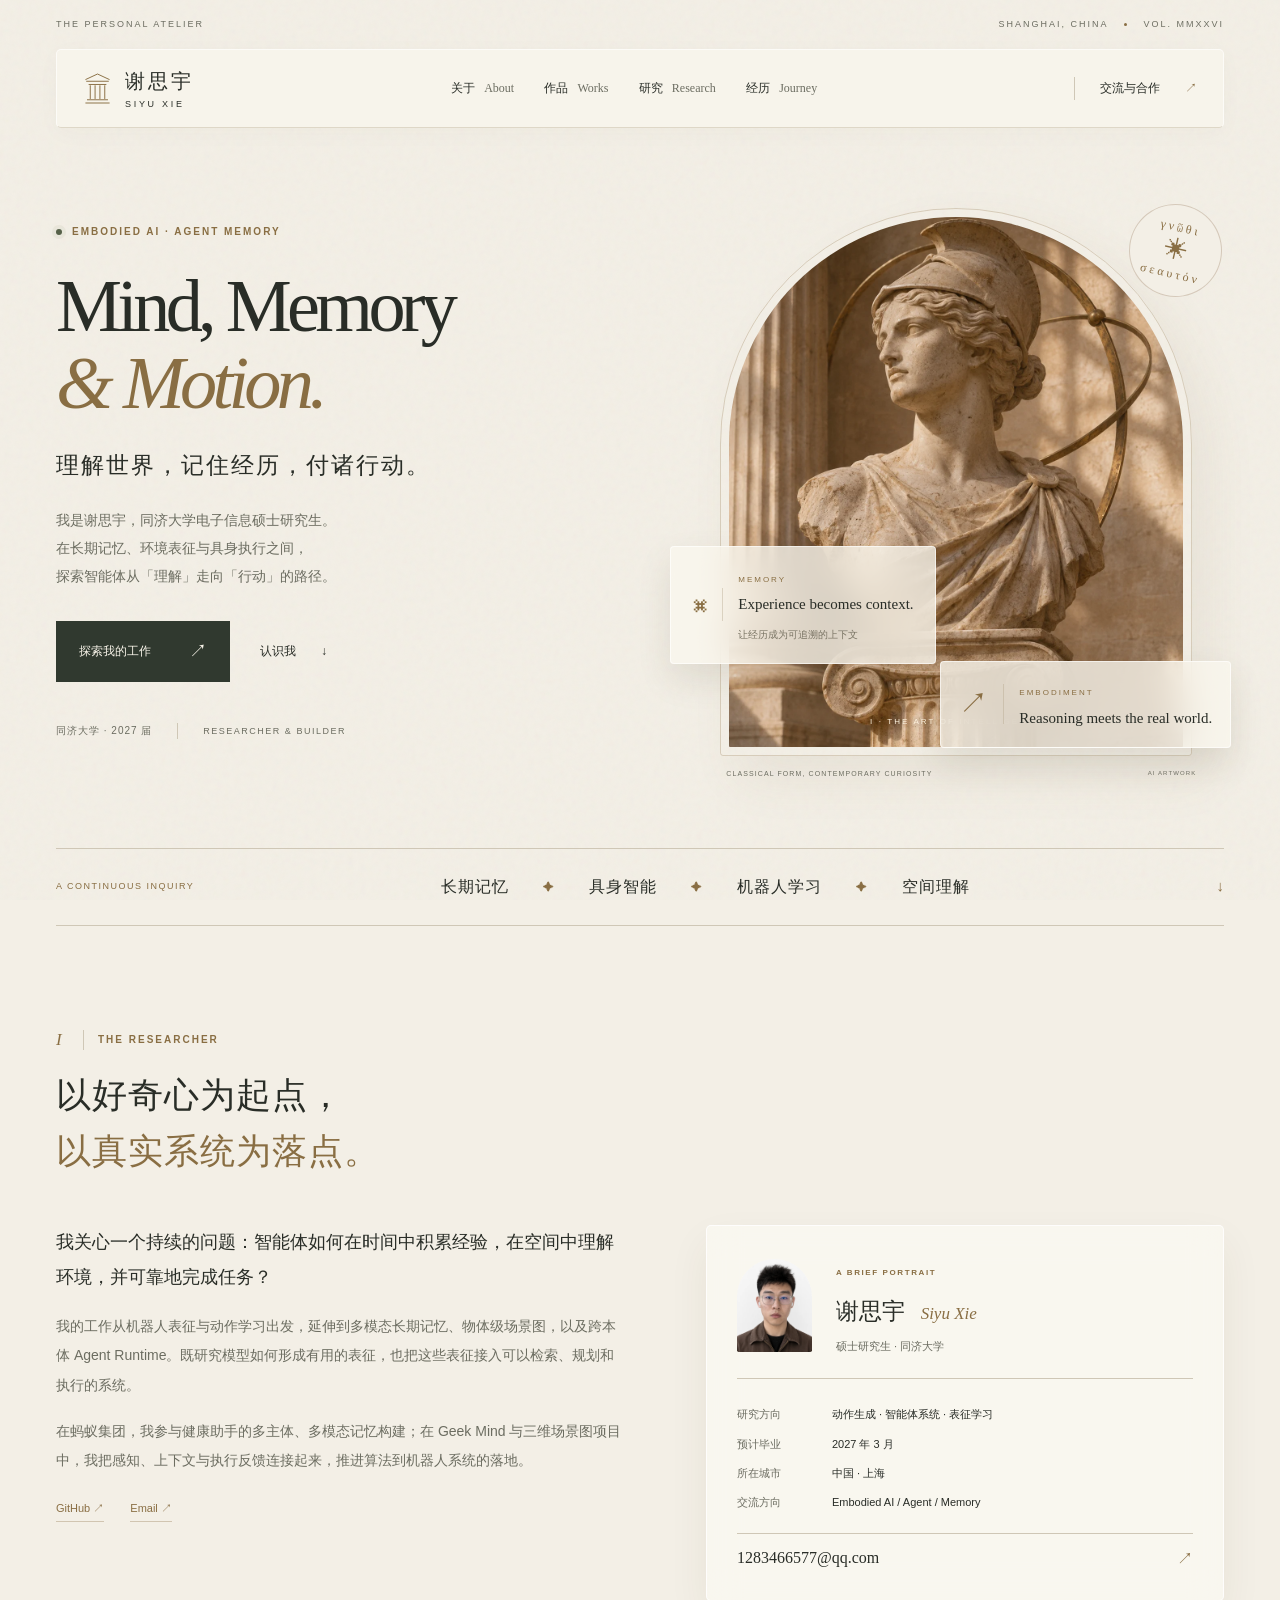
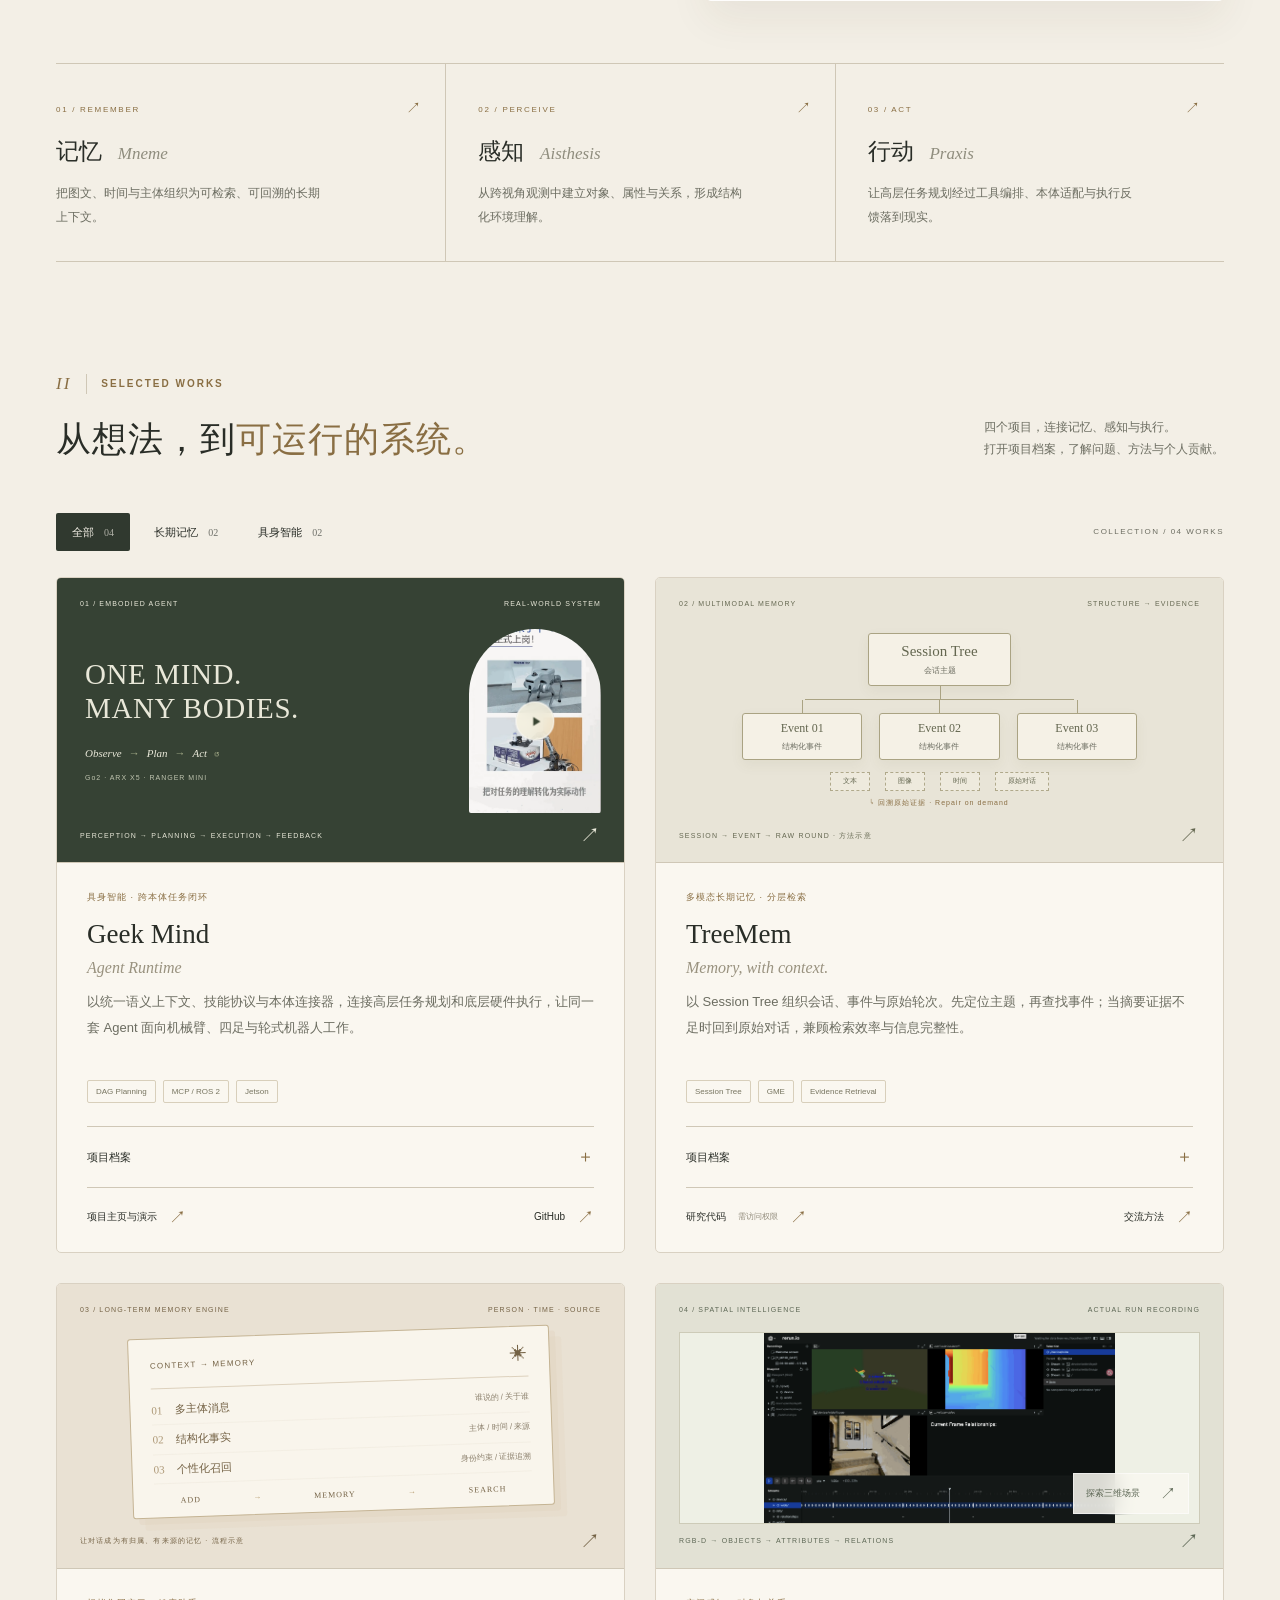
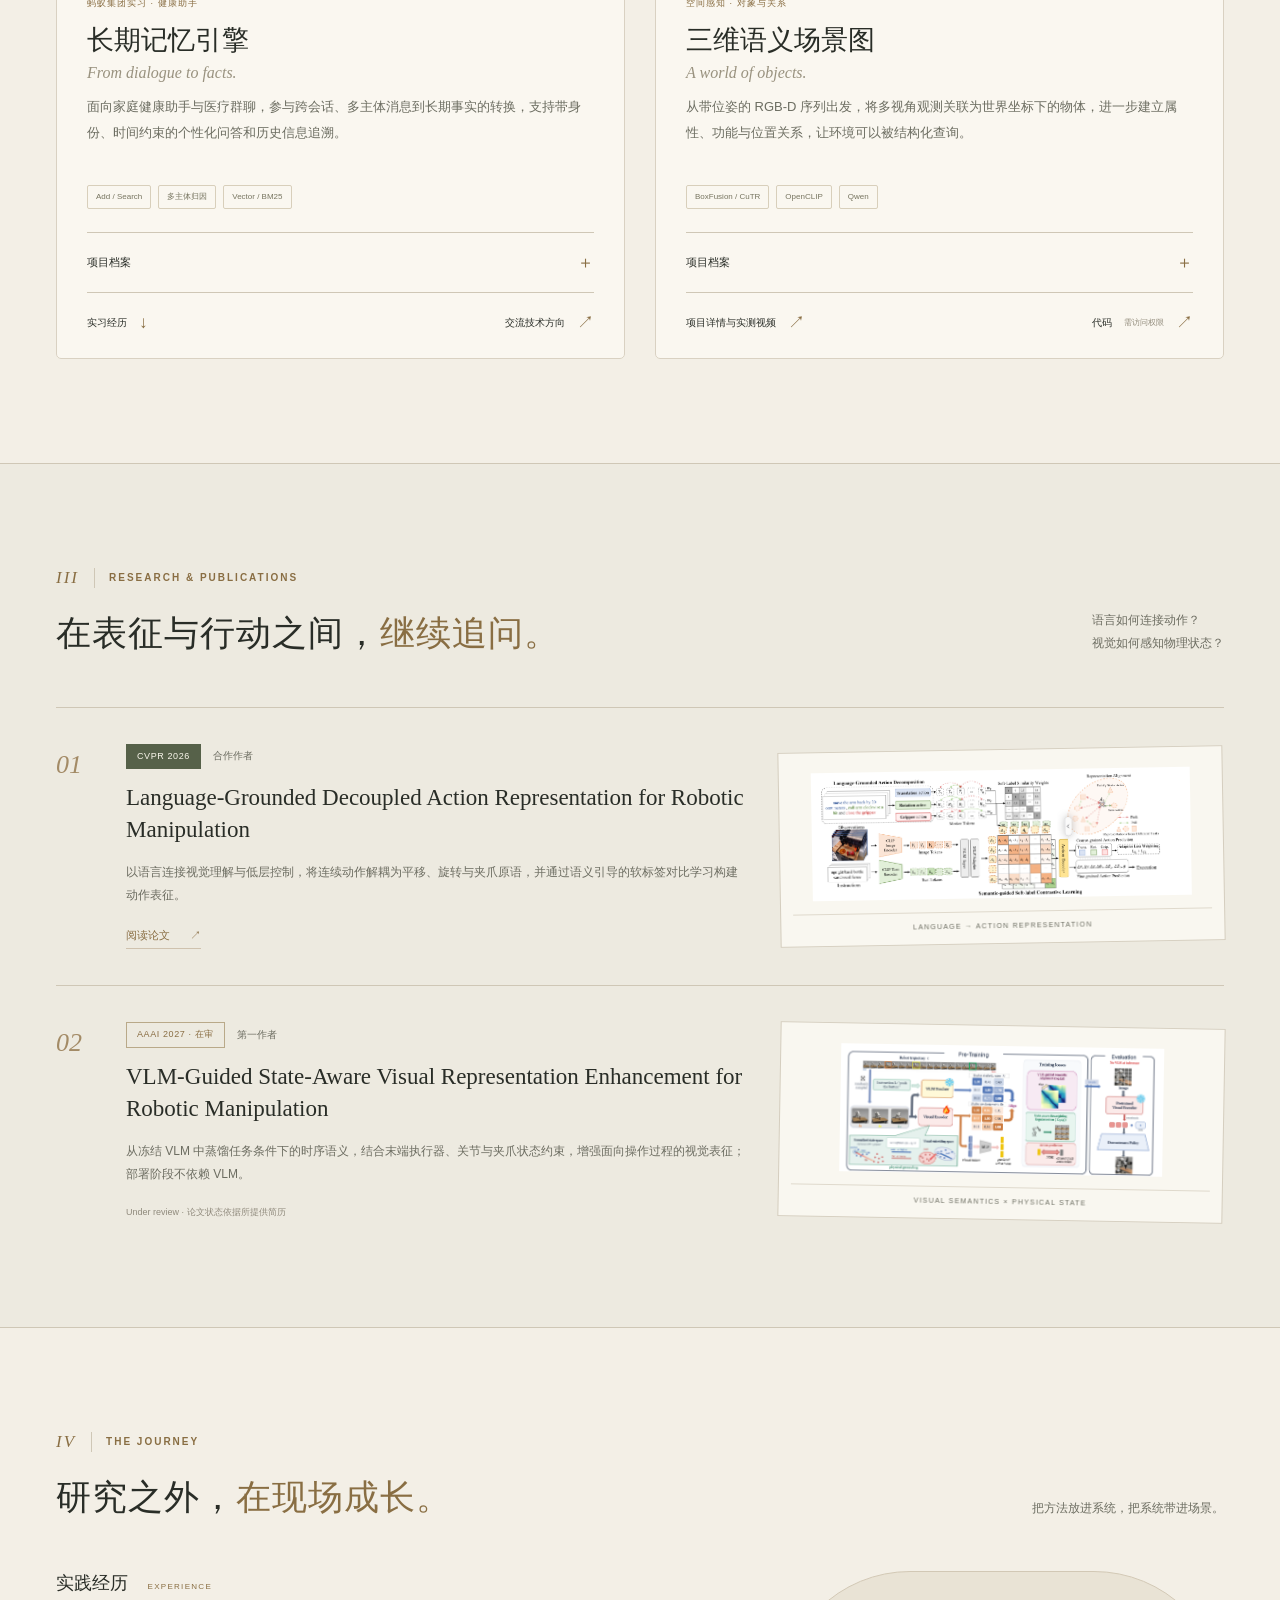
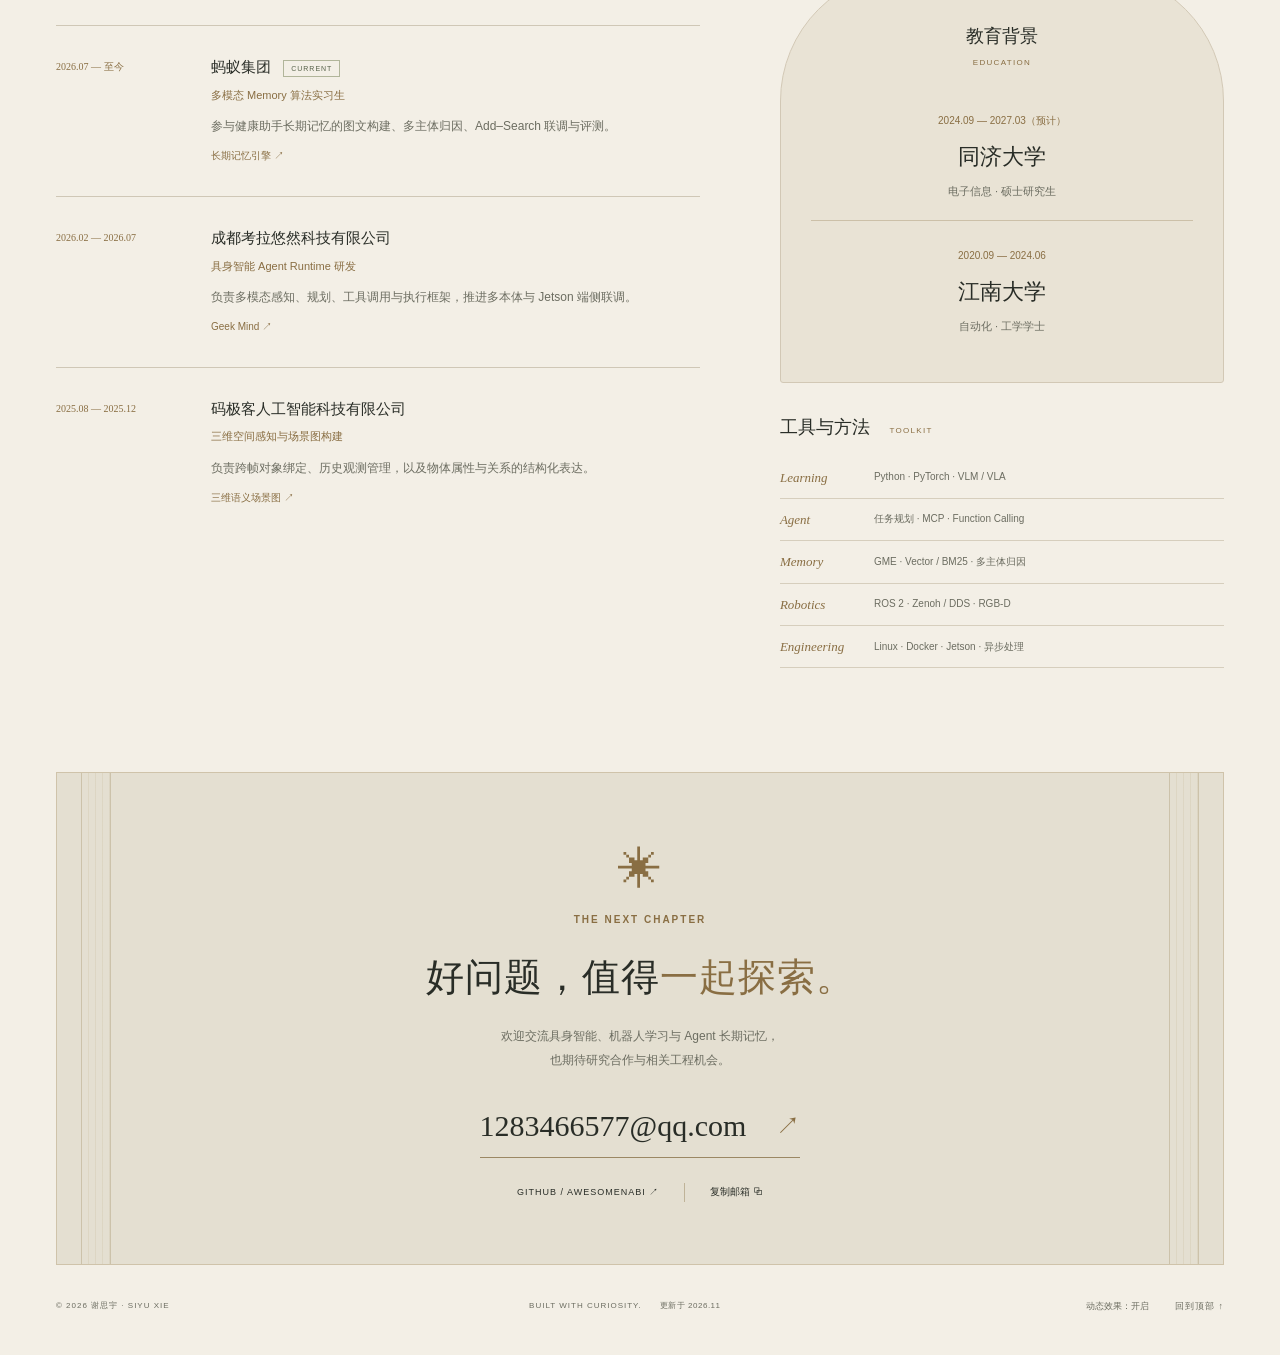
==== commit c66b1a8d: "feat: redesign portfolio with classical Greek style and richer project stories" ====
--- a/index.html
+++ b/index.html
@@ -1,707 +1,60 @@
 <!doctype html>
 <html lang="zh-CN">
-  <head>
-    <meta charset="UTF-8" />
-    <meta name="viewport" content="width=device-width, initial-scale=1.0" />
-    <meta
-      name="description"
-      content="谢思宇的个人主页：机器人表征与动作学习、跨本体 Agent Runtime、三维语义场景图与多模态长期记忆。"
-    />
-    <meta name="theme-color" content="#f2f2ec" />
-    <meta property="og:title" content="谢思宇 Siyu Xie — Embodied AI Researcher" />
-    <meta
-      property="og:description"
-      content="Robot representation learning, cross-embodiment agent runtimes, 3D scene graphs, and multimodal long-term memory."
-    />
-    <meta property="og:type" content="website" />
-    <meta property="og:url" content="https://awesomenabi.github.io/" />
-    <meta property="og:locale" content="zh_CN" />
-    <meta property="og:image" content="https://awesomenabi.github.io/assets/siyu-xie.webp" />
-    <meta name="twitter:card" content="summary_large_image" />
-    <title>谢思宇 Siyu Xie — Embodied AI Researcher</title>
-    <link rel="canonical" href="https://awesomenabi.github.io/" />
-    <link rel="icon" href="assets/favicon.svg" type="image/svg+xml" />
-    <link rel="preload" href="assets/pixel-player.webp" as="image" type="image/webp" />
-    <link rel="stylesheet" href="styles.css?v=20261018-content" />
-    <link rel="stylesheet" href="scene-graph.css?v=20261011" />
-    <script src="script.js?v=20260905-start-dock2" defer></script>
-  </head>
-
-  <body>
-    <a class="skip-link" href="#main">跳到主要内容</a>
-
-    <section class="portal-cover" id="cover" data-cover aria-labelledby="cover-title">
-      <div class="portal-cover__scene" data-cover-scene>
-        <div class="portal-cover__masthead">
-          <a class="cover-mark" href="#top" aria-label="进入个人主页"><span class="folio-pixels" aria-hidden="true"><i></i><i></i><i></i></span><b>PORTFOLIO / 2026</b></a>
-          <p class="cover-edition">A PERSONAL PLAYGROUND</p>
-          <p class="cover-system"><i aria-hidden="true"></i> OPEN TO COLLABORATE</p>
-        </div>
-
-        <div class="portal-cover__stage">
-          <div class="portal-cover__copy">
-            <p class="cover-kicker"><span>01</span> THE 32-BIT EDITION</p>
-            <h1 id="cover-title">个人主页<span>Personal Site</span></h1>
-            <p class="cover-description">Embodied AI · Robot Learning<br />Multimodal Agent Memory<br /><span>欢迎来到我的小小世界。</span></p>
-            <div class="cover-signature"><span aria-hidden="true">+</span><p>SIYU XIE<small>RESEARCH · BUILD · EXPLORE</small></p></div>
-            <a class="cover-handnote" href="#top">Stay curious. <span aria-hidden="true">⤴</span></a>
-          </div>
-
-          <div class="crt-stage">
-            <p class="crt-caption"><i aria-hidden="true"></i> A SMALL SCREEN. A CURIOUS MIND.</p>
-            <div class="retro-console" data-game-console tabindex="0" role="group" aria-label="PS1 风格主页：方向键切换栏目，点击人物查看，Start 进入主页">
-              <div class="crt-monitor">
-                <div class="crt-bezel">
-                  <div class="crt-screen" data-crt-screen>
-                    <div class="ps1-ui">
-                      <div class="ps1-heading"><span>MEMORY / 2026</span><strong>player select</strong></div>
-                      <div class="ps1-panels">
-                        <div class="ps1-sidebar">
-                          <div class="ps1-menu" aria-label="选择主页栏目">
-                            <p>SELECT MODE</p>
-                            <button type="button" data-game-choice="0" class="is-selected" aria-pressed="true"><span>ABOUT</span></button>
-                            <button type="button" data-game-choice="1" aria-pressed="false"><span>RESEARCH</span></button>
-                            <button type="button" data-game-choice="2" aria-pressed="false"><span>INTERN</span></button>
-                            <button type="button" data-game-choice="3" aria-pressed="false"><span>PROJECTS</span></button>
-                          </div>
-                          <div class="ps1-player-data"><p>PLAYER DATA</p><dl><dt>FIELD</dt><dd>EMBODIED AI</dd><dt>FOCUS</dt><dd>ROBOT LEARNING</dd><dt>ITEM</dt><dd>AGENT MEMORY</dd></dl></div>
-                        </div>
-                        <a class="ps1-player-card" href="#about" data-game-open aria-label="查看个人简介">
-                          <div class="ps1-player-card__header"><span>P1</span><b>SIYU XIE</b></div>
-                          <img src="assets/pixel-player.webp" alt="谢思宇的像素人物肖像：棕发、微笑的黄色面孔、绿色上衣和灰色电脑" width="1230" height="1278" fetchpriority="high" />
-                          <span class="ps1-player-card__name">Hello,<br /><b>world!</b></span>
-                        </a>
-                      </div>
-                      <div class="ps1-footer"><span data-game-label aria-live="polite">01 / ABOUT</span><a href="#top" data-scroll-start>START <span aria-hidden="true">▶</span></a></div>
-                    </div>
-                    <span class="crt-screen__scan" aria-hidden="true"></span>
-                    <canvas class="crt-screen__noise" data-crt-noise width="320" height="216" aria-hidden="true"></canvas>
-                  </div>
-                </div>
-                <div class="crt-controls"><span class="crt-model">STEREO · MEMORY SYSTEM</span><div class="crt-speaker" aria-hidden="true"></div><span class="crt-power" aria-hidden="true"></span><button class="crt-power-key" type="button" data-crt-power aria-label="切换屏幕待机" aria-pressed="false" title="进入待机（雪花屏）" disabled>⏻</button></div>
-                <span class="crt-status" data-crt-status role="status" aria-live="polite"></span>
-              </div>
-              <div class="crt-stand" aria-hidden="true"></div>
-              <div class="ps-console">
-                <button type="button" class="ps-reset" data-game-reset aria-label="Reset：返回个人简介"><i aria-hidden="true"></i><span>RESET</span></button>
-                <div class="ps-port" aria-hidden="true"><small>MEMORY CARD 1</small><i></i><b>1</b></div>
-                <div class="ps-console__mark" aria-hidden="true"><span>▴</span><span>●</span><span>×</span><span>■</span><small>PERSONAL SYSTEM</small></div>
-                <div class="ps-port" aria-hidden="true"><small>MEMORY CARD 2</small><i></i><b>2</b></div>
-                <a class="ps-enter" href="#top" aria-label="进入个人主页"><i aria-hidden="true">▶</i><span>START</span></a>
-              </div>
-            </div>
-            <div class="cover-start-dock">
-              <svg class="cover-start-wire" viewBox="0 0 160 70" preserveAspectRatio="none" aria-hidden="true" focusable="false">
-                <path class="cover-start-wire__shadow" d="M2 4H36Q48 4 48 16V40Q48 52 60 52H160" />
-                <path class="cover-start-wire__line" d="M2 4H36Q48 4 48 16V40Q48 52 60 52H160" />
-                <circle cx="3" cy="4" r="3" />
-              </svg>
-              <a class="cover-start-button" href="#top" data-cover-start aria-label="START：进入正式个人主页">
-                <span class="cover-start-button__play" aria-hidden="true">▶</span>
-                <b>START</b>
-                <span class="cover-start-button__enter" aria-hidden="true">↵</span>
-              </a>
-              <p>进入个人主页</p>
-            </div>
-          </div>
-        </div>
-
-        <div class="cover-footer"><p>© 2026 SIYU XIE <span>/</span> MADE OF CURIOSITY.</p><a href="#top">SCROLL TO EXPLORE <span aria-hidden="true">↓</span></a></div>
+<head>
+  <meta charset="UTF-8" />
+  <meta name="viewport" content="width=device-width, initial-scale=1" />
+  <meta name="description" content="谢思宇，同济大学硕士研究生。探索具身智能、多模态长期记忆与机器人学习：TreeMem、健康助手记忆引擎、Geek Mind 与三维语义场景图。" />
+  <meta name="theme-color" content="#f3efe6" />
+  <meta property="og:title" content="谢思宇 Siyu Xie — Mind, Memory & Motion" />
+  <meta property="og:description" content="让智能体理解世界、记住经历，并付诸行动。具身智能 · 多模态长期记忆 · 机器人学习。" />
+  <meta property="og:type" content="website" />
+  <meta property="og:url" content="https://awesomenabi.github.io/" />
+  <meta property="og:locale" content="zh_CN" />
+  <meta property="og:image" content="https://awesomenabi.github.io/assets/athena-marble.webp" />
+  <meta name="twitter:card" content="summary_large_image" />
+  <title>谢思宇 Siyu Xie — Mind, Memory & Motion</title>
+  <link rel="canonical" href="https://awesomenabi.github.io/" />
+  <link rel="icon" href="assets/folio-mark.svg" type="image/svg+xml" />
+  <link rel="preload" href="assets/athena-marble.webp" as="image" type="image/webp" />
+  <link rel="stylesheet" href="athena.css?v=20261110" />
+  <script src="athena.js?v=20261110" defer></script>
+</head>
+<body>
+  <a class="skip-link" href="#main">跳到主要内容</a>
+  <div class="reading-progress" aria-hidden="true"></div>
+  <div class="folio-top shell"><span>THE PERSONAL ATELIER</span><span>SHANGHAI, CHINA <i></i> VOL. MMXXVI</span></div>
+  <header class="site-header shell" data-header>
+    <a class="brand" href="#top" aria-label="谢思宇，返回首页"><svg viewBox="0 0 36 40" aria-hidden="true"><path d="M4 11h28M7 15h22M9 16v17m6-17v17m6-17v17m6-17v17M5 34h26M3 38h30M3 9l15-7 15 7" /></svg><span>谢思宇<small>SIYU XIE</small></span></a>
+    <button class="menu-toggle" type="button" aria-expanded="false" aria-controls="site-nav" hidden>菜单 <span aria-hidden="true">☰</span></button>
+    <nav class="site-nav" id="site-nav" aria-label="主要导航"><a href="#about">关于 <span>About</span></a><a href="#projects">作品 <span>Works</span></a><a href="#research">研究 <span>Research</span></a><a href="#intern">经历 <span>Journey</span></a></nav>
+    <a class="nav-contact" href="#contact">交流与合作 <span aria-hidden="true">↗</span></a>
+  </header>
+  <main id="main">
+    <section class="hero shell" id="top" aria-labelledby="hero-title">
+      <div class="hero-copy"><p class="eyebrow"><span class="status-dot"></span> EMBODIED AI · AGENT MEMORY</p><h1 id="hero-title">Mind, Memory<br /><em>&amp; Motion.</em></h1><p class="hero-manifesto">理解世界，记住经历，付诸行动。</p><p class="hero-description">我是谢思宇，同济大学电子信息硕士研究生。<br />在长期记忆、环境表征与具身执行之间，<br class="desktop-break" />探索智能体从「理解」走向「行动」的路径。</p><div class="hero-actions"><a class="button button-dark" href="#projects">探索我的工作 <span aria-hidden="true">↗</span></a><a class="quiet-link" href="#about">认识我 <span aria-hidden="true">↓</span></a></div><div class="hero-caption"><span>同济大学 · 2027 届</span><span>RESEARCHER &amp; BUILDER</span></div></div>
+      <div class="hero-art"><div class="art-arch"><img src="assets/athena-marble.webp" alt="古希腊雅典娜石雕、柱廊与黄铜环的艺术构图" width="1122" height="1402" fetchpriority="high" /><span class="art-plate">I · THE ART OF INTELLIGENCE</span></div><div class="orbit-stamp" aria-hidden="true"><span>γνῶθι</span><i>✳</i><span>σεαυτόν</span></div><div class="glass-note note-memory"><span class="note-symbol" aria-hidden="true">⌘</span><div><small>MEMORY</small><p>Experience becomes context.</p><span>让经历成为可追溯的上下文</span></div></div><div class="glass-note note-action"><span class="note-symbol" aria-hidden="true">↗</span><div><small>EMBODIMENT</small><p>Reasoning meets the real world.</p></div></div><p class="art-credit">CLASSICAL FORM, CONTEMPORARY CURIOSITY <span>AI ARTWORK</span></p></div>
+    </section>
+    <div class="focus-strip shell" aria-label="研究关键词"><span>A CONTINUOUS INQUIRY</span><p>长期记忆 <i>✦</i> 具身智能 <i>✦</i> 机器人学习 <i>✦</i> 空间理解</p><a href="#about" aria-label="继续了解">↓</a></div>
+    <section class="about-section section shell" id="about" aria-labelledby="about-title">
+      <div class="section-heading"><p class="eyebrow"><span class="chapter">I</span> THE RESEARCHER</p><h2 id="about-title">以好奇心为起点，<br /><em>以真实系统为落点。</em></h2></div>
+      <div class="about-grid"><div class="about-narrative"><p class="lead">我关心一个持续的问题：<strong>智能体如何在时间中积累经验，在空间中理解环境，并可靠地完成任务？</strong></p><p>我的工作从机器人表征与动作学习出发，延伸到多模态长期记忆、物体级场景图，以及跨本体 Agent Runtime。既研究模型如何形成有用的表征，也把这些表征接入可以检索、规划和执行的系统。</p><p>在蚂蚁集团，我参与健康助手的多主体、多模态记忆构建；在 Geek Mind 与三维场景图项目中，我把感知、上下文与执行反馈连接起来，推进算法到机器人系统的落地。</p><div class="about-links"><a class="text-link" href="https://github.com/awesomeNabi" target="_blank" rel="noreferrer">GitHub ↗</a><a class="text-link" href="mailto:1283466577@qq.com">Email ↗</a></div></div><aside class="profile-card glass" aria-label="个人档案"><div class="profile-top"><img src="assets/siyu-xie.webp" alt="谢思宇的个人照片" width="720" height="900" loading="lazy" /><div><span class="eyebrow">A BRIEF PORTRAIT</span><h3>谢思宇 <i>Siyu Xie</i></h3><p>硕士研究生 · 同济大学</p></div></div><dl><div><dt>研究方向</dt><dd>动作生成 · 智能体系统 · 表征学习</dd></div><div><dt>预计毕业</dt><dd>2027 年 3 月</dd></div><div><dt>所在城市</dt><dd>中国 · 上海</dd></div><div><dt>交流方向</dt><dd>Embodied AI / Agent / Memory</dd></div></dl><a class="profile-mail" href="mailto:1283466577@qq.com">1283466577@qq.com <span>↗</span></a></aside></div>
+      <div class="inquiry-grid"><a href="#treemem"><span class="inquiry-number">01 / REMEMBER</span><h3>记忆 <i>Mneme</i></h3><p>把图文、时间与主体组织为可检索、可回溯的长期上下文。</p><b aria-hidden="true">↗</b></a><a href="#scene-graph"><span class="inquiry-number">02 / PERCEIVE</span><h3>感知 <i>Aisthesis</i></h3><p>从跨视角观测中建立对象、属性与关系，形成结构化环境理解。</p><b aria-hidden="true">↗</b></a><a href="#geek-mind"><span class="inquiry-number">03 / ACT</span><h3>行动 <i>Praxis</i></h3><p>让高层任务规划经过工具编排、本体适配与执行反馈落到现实。</p><b aria-hidden="true">↗</b></a></div>
+    </section>
+    <section class="works-section section shell" id="projects" aria-labelledby="works-title">
+      <div class="section-heading heading-row"><div><p class="eyebrow"><span class="chapter">II</span> SELECTED WORKS</p><h2 id="works-title">从想法，到<em>可运行的系统。</em></h2></div><p class="heading-aside">四个项目，连接记忆、感知与执行。<br />打开项目档案，了解问题、方法与个人贡献。</p></div>
+      <div class="collection-toolbar"><div class="project-filters" role="group" aria-label="按研究方向筛选项目" hidden><button type="button" class="is-active" data-filter="all" aria-pressed="true">全部 <span>04</span></button><button type="button" data-filter="memory" aria-pressed="false">长期记忆 <span>02</span></button><button type="button" data-filter="embodied" aria-pressed="false">具身智能 <span>02</span></button></div><p class="collection-count" role="status" aria-live="polite">COLLECTION / 04 WORKS</p></div>
+      <div class="project-grid">
+        <article class="project-card" data-category="embodied" id="geek-mind"><div class="project-visual geek-visual"><div class="visual-label"><span>01 / EMBODIED AGENT</span><span>REAL-WORLD SYSTEM</span></div><div class="geek-stage"><div class="geek-stage-copy"><span>ONE MIND.<br />MANY BODIES.</span><div class="runtime-loop"><span>Observe</span><i>→</i><span>Plan</span><i>→</i><span>Act</span><i>↺</i></div><p>Go2 · ARX X5 · RANGER MINI</p></div><a class="robot-film" href="assets/geek-mind-demo.mp4" data-video="assets/geek-mind-demo.mp4" data-video-title="Geek Mind · 真机运行演示" aria-label="播放 Geek Mind 真机演示"><img src="assets/embodied-agent-poster.webp" width="640" height="960" alt="Geek Mind 真机演示视频封面" loading="lazy" /><span class="play-control" aria-hidden="true">▶</span></a></div><div class="visual-bottom"><span>PERCEPTION → PLANNING → EXECUTION → FEEDBACK</span><span>↗</span></div></div><div class="project-body"><p class="project-kicker">具身智能 · 跨本体任务闭环</p><h3>Geek Mind <em>Agent Runtime</em></h3><p>以统一语义上下文、技能协议与本体连接器，连接高层任务规划和底层硬件执行，让同一套 Agent 面向机械臂、四足与轮式机器人工作。</p><ul class="tags"><li>DAG Planning</li><li>MCP / ROS 2</li><li>Jetson</li></ul><details class="project-details"><summary>项目档案 <span aria-hidden="true">＋</span></summary><div class="details-content"><h4>我负责什么</h4><p>负责多模态感知、任务规划、工具调用和执行框架，以统一 Schema 定义技能参数与结果，由本体连接器映射导航、抓取、拍照与姿态控制接口。</p><h4>关键设计</h4><ol><li><b>任务图：</b>Planner 根据技能与状态生成 DAG，TaskRuntime 按依赖调度。</li><li><b>验证与恢复：</b>结合位姿、策略状态和回执验证完成；失败时回传最新观测与剩余预算，保留已验证节点并重规划剩余任务。</li><li><b>端侧联调：</b>输入时效检查、硬件预检和动作门控，配合 Docker Compose 在 Jetson 部署。</li></ol><div class="project-result"><strong>24.36<small>%</small></strong><p>Optimus / Minecraft<br /><span>Iron、Gold、Diamond、Redstone、Armor 五组成功率的未加权平均；项目报告结果，未对齐论文完整协议。</span></p></div><h4>从真机到仿真</h4><p>在 Go2 / Go2-W、RANGER MINI 和 ARX X5 上完成导览、巡检联调；后续接入 Microduck 的 MuJoCo / ROS 2 仿真，探索导航、拍照、姿态控制与失败恢复。仿真结果不等同于 Microduck 真机验证。</p><p class="minor-note">StarDojo Lite-100 的 farming 类成功率从 4.8% 提升至 23.8%；该分类指标与 Minecraft 指标独立。</p><a class="text-link" href="https://awesomenabi.github.io/Geek-Mind/#microduck" target="_blank" rel="noreferrer">Microduck 仿真与运行记录 ↗</a></div></details><div class="project-links"><a href="https://awesomenabi.github.io/Geek-Mind/" target="_blank" rel="noreferrer">项目主页与演示 <span>↗</span></a><a href="https://github.com/awesomeNabi/Geek-Mind" target="_blank" rel="noreferrer">GitHub <span>↗</span></a></div></div></article>
+        <article class="project-card" data-category="memory" id="treemem"><div class="project-visual tree-visual"><div class="visual-label"><span>02 / MULTIMODAL MEMORY</span><span>STRUCTURE → EVIDENCE</span></div><div class="memory-tree" aria-label="TreeMem 示意：会话主题到事件，再回溯原始对话"><div class="tree-node tree-root">Session Tree <span>会话主题</span></div><div class="tree-branches"><div class="tree-node">Event 01<span>结构化事件</span></div><div class="tree-node">Event 02<span>结构化事件</span></div><div class="tree-node">Event 03<span>结构化事件</span></div></div><div class="tree-evidence"><span>文本</span><span>图像</span><span>时间</span><span>原始对话</span></div><div class="evidence-return">↳ 回溯原始证据 · Repair on demand</div></div><div class="visual-bottom"><span>SESSION → EVENT → RAW ROUND · 方法示意</span><span>↗</span></div></div><div class="project-body"><p class="project-kicker">多模态长期记忆 · 分层检索</p><h3>TreeMem <em>Memory, with context.</em></h3><p>以 Session Tree 组织会话、事件与原始轮次。先定位主题，再查找事件；当摘要证据不足时回到原始对话，兼顾检索效率与信息完整性。</p><ul class="tags"><li>Session Tree</li><li>GME</li><li>Evidence Retrieval</li></ul><details class="project-details"><summary>项目档案 <span aria-hidden="true">＋</span></summary><div class="details-content"><h4>要解决的问题</h4><p>长期图文对话既容易因原文堆积产生冗余，也容易因摘要压缩丢失实体、时间和图像细节。TreeMem 将结构化摘要与无损原始轮次并存。</p><h4>方法与实现</h4><ol><li><b>两层检索：</b>按主题选取会话，再在会话内检索事件。</li><li><b>证据修复：</b>事件无法支撑回答时，展开关联的原始轮次。</li><li><b>统一图文空间：</b>GME 联合编码图像与上下文，支持跨会话视觉检索。</li><li><b>语境属性：</b>结合图像附近对话提取 ATTRS，补充 Caption 中遗漏的对象身份与专有名称。</li></ol><p>仓库提供 Mem-Gallery 数据适配、记忆构建、问答、LLM 评测与错误分析入口，以及 20 个 benchmark 角色的预构建会话树。图像向量需按运行说明重新生成。</p><p class="minor-note">研究原型；这里展示方法与复现入口，不将简历中的综合评测数值直接归因于单一模块。</p></div></details><div class="project-links"><a href="https://github.com/awesomeNabi/mem_cg" target="_blank" rel="noreferrer">研究代码 <small>需访问权限</small><span>↗</span></a><a href="mailto:1283466577@qq.com?subject=TreeMem%20research%20discussion">交流方法 <span>↗</span></a></div></div></article>
+        <article class="project-card" data-category="memory" id="memx"><div class="project-visual memx-visual"><div class="visual-label"><span>03 / LONG-TERM MEMORY ENGINE</span><span>PERSON · TIME · SOURCE</span></div><div class="memory-record"><div class="record-head"><span>CONTEXT → MEMORY</span><i aria-hidden="true">✳</i></div><div class="record-line"><b>01</b><span>多主体消息</span><i>谁说的 / 关于谁</i></div><div class="record-line"><b>02</b><span>结构化事实</span><i>主体 / 时间 / 来源</i></div><div class="record-line"><b>03</b><span>个性化召回</span><i>身份约束 / 证据追溯</i></div><div class="record-footer"><span>ADD</span><i>→</i><span>MEMORY</span><i>→</i><span>SEARCH</span></div></div><div class="visual-bottom"><span>让对话成为有归属、有来源的记忆 · 流程示意</span><span>↗</span></div></div><div class="project-body"><p class="project-kicker">蚂蚁集团实习 · 健康助手</p><h3>长期记忆引擎 <em>From dialogue to facts.</em></h3><p>面向家庭健康助手与医疗群聊，参与跨会话、多主体消息到长期事实的转换，支持带身份、时间约束的个性化问答和历史信息追溯。</p><ul class="tags"><li>Add / Search</li><li>多主体归因</li><li>Vector / BM25</li></ul><details class="project-details"><summary>项目档案 <span aria-hidden="true">＋</span></summary><div class="details-content"><h4>个人工作</h4><ol><li><b>多模态构建：</b>GME 联合编码图片、Caption 与当轮对话；利用图片前后各 3 轮对话提取属性，并通过 Image ID 保持图像、属性与来源关联。</li><li><b>多主体归因：</b>会话隔离、主体注册、别名与称谓归一；将消息来源和事实归属分别建模，在写入、查询侧施加身份约束。</li><li><b>链路联调：</b>参与 Add–Search 评测，以及家庭健康群、医疗群聊和 IoT 数据接入场景联调。</li></ol><div class="metric-pair"><div><strong>87.73<small>%</small></strong><span>LoCoMo · 文本</span></div><div><strong>92.20<small>%</small></strong><span>Mem-Gallery · 多模态</span></div></div><p class="minor-note">简历报告的 LLM-as-a-Judge 得分；不同数据集分别评测，不代表统一准确率口径或医疗诊断性能。这里不展示业务数据与内部代码。</p></div></details><div class="project-links"><a href="#intern">实习经历 <span>↓</span></a><a href="mailto:1283466577@qq.com?subject=Agent%20Memory%20discussion">交流技术方向 <span>↗</span></a></div></div></article>
+        <article class="project-card" data-category="embodied" id="scene-graph"><div class="project-visual scene-visual"><div class="visual-label"><span>04 / SPATIAL INTELLIGENCE</span><span>ACTUAL RUN RECORDING</span></div><a class="scene-preview" href="projects/scene-graph.html"><img src="assets/scene-graph-rerun-poster.jpg" width="2940" height="1596" alt="Rerun 实际运行画面：三维物体框、RGB、深度和功能关系" loading="lazy" /><span>探索三维场景 <b aria-hidden="true">↗</b></span></a><div class="visual-bottom"><span>RGB-D → OBJECTS → ATTRIBUTES → RELATIONS</span><span>↗</span></div></div><div class="project-body"><p class="project-kicker">空间感知 · 对象与关系</p><h3>三维语义场景图 <em>A world of objects.</em></h3><p>从带位姿的 RGB-D 序列出发，将多视角观测关联为世界坐标下的物体，进一步建立属性、功能与位置关系，让环境可以被结构化查询。</p><ul class="tags"><li>BoxFusion / CuTR</li><li>OpenCLIP</li><li>Qwen</li></ul><details class="project-details"><summary>项目档案 <span aria-hidden="true">＋</span></summary><div class="details-content"><h4>个人贡献</h4><p>负责跨帧对象绑定与富语义对象构建：结合世界坐标三维框的 3D IoU、小物体二维重投影匹配，关联实例、历史观测与语义属性。</p><h4>几何到语义</h4><p>基于 BoxFusion、CuTR 与 OpenCLIP 等上游工作组织感知流程，通过 Qwen 生成颜色、材质、部件、状态及功能描述，输出对象属性和关系三元组。</p><h4>当前边界</h4><p>在线路径显示和更新三维框，完整属性及关系图离线生成。实例编号可能切换；历史输出包含误检与关系错误。该项目尚未接入由场景图驱动的导航、抓取闭环。</p><a class="text-link" href="projects/scene-graph.html#pipeline">系统链路与历史输出 ↗</a></div></details><div class="project-links"><a href="projects/scene-graph.html">项目详情与实测视频 <span>↗</span></a><a href="https://github.com/awesomeNabi/scence-graph" target="_blank" rel="noreferrer">代码 <small>需访问权限</small><span>↗</span></a></div></div></article>
       </div>
     </section>
-
-
-    <div class="site-content" data-site-content>
-
-    <header class="site-header" data-header>
-      <div class="header-inner">
-        <a class="brand" href="#top" aria-label="返回主页顶部">
-          <span class="status-dot" aria-hidden="true"></span>
-          <span class="brand-name">谢思宇</span>
-          <span class="brand-en">SIYU XIE</span>
-        </a>
-
-        <nav class="site-nav" aria-label="主要导航">
-          <a href="#about">About</a>
-          <a href="#research">Research</a>
-          <a href="#intern">Intern</a>
-          <a href="#projects">Projects</a>
-        </nav>
-
-        <a class="header-status" href="mailto:1283466577@qq.com">
-          <span class="status-dot status-dot-small" aria-hidden="true"></span>
-          <span>OPEN TO COLLABORATE</span>
-        </a>
-      </div>
-    </header>
-
-    <main id="main">
-      <section class="intro-board page-shell" id="top" aria-labelledby="tracking-title">
-        <div class="tracking-panel reveal">
-          <div class="tracking-heading">
-            <span class="micro-label">FOCUS AREAS</span>
-            <h2 id="tracking-title">技术方向</h2>
-          </div>
-
-          <div class="tracking-grid" aria-label="研究方向">
-            <a class="tracking-card" href="#research">
-              <span class="tracking-index">01</span>
-              <h3>机器人学习</h3>
-              <span class="card-arrow" aria-hidden="true">↗</span>
-            </a>
-            <a class="tracking-card" href="#research">
-              <span class="tracking-index">02</span>
-              <h3>具身智能 / VLA</h3>
-              <span class="card-arrow" aria-hidden="true">↗</span>
-            </a>
-            <a class="tracking-card" href="#intern">
-              <span class="tracking-index">03</span>
-              <h3>多模态记忆</h3>
-              <span class="card-arrow" aria-hidden="true">↗</span>
-            </a>
-            <a class="tracking-card" href="#projects">
-              <span class="tracking-index">04</span>
-              <h3>Agent 系统</h3>
-              <span class="card-arrow" aria-hidden="true">↗</span>
-            </a>
-          </div>
-        </div>
-
-      </section>
-
-      <div class="workspace-layout page-shell">
-        <aside class="profile-rail reveal" aria-label="个人信息">
-          <figure class="profile-photo">
-            <img src="assets/siyu-xie.webp" alt="谢思宇的个人照片" width="720" height="900" />
-            <figcaption><span></span> Shanghai, China</figcaption>
-          </figure>
-
-          <div class="profile-identity">
-            <p class="micro-label">PROFILE / 2026</p>
-            <h2>谢思宇</h2>
-            <p class="profile-english">Siyu Xie</p>
-            <p class="profile-role">Embodied AI Researcher<br />M.Eng. @ Tongji University</p>
-          </div>
-
-          <div class="profile-separator"></div>
-
-          <dl class="profile-facts">
-            <div>
-              <dt>Graduation</dt>
-              <dd>2027 届 · 预计 2027.03</dd>
-            </div>
-            <div>
-              <dt>Focus</dt>
-              <dd>Embodied AI · Agent / Memory</dd>
-            </div>
-            <div>
-              <dt>Email</dt>
-              <dd><a href="mailto:1283466577@qq.com">1283466577@qq.com</a></dd>
-            </div>
-          </dl>
-
-          <div class="profile-links">
-            <a href="https://github.com/awesomeNabi" target="_blank" rel="noreferrer">GitHub <span>↗</span></a>
-            <a href="mailto:1283466577@qq.com">Email <span>→</span></a>
-          </div>
-
-          <p class="profile-note">欢迎讨论具身智能、机器人学习与多模态 Agent。</p>
-        </aside>
-
-        <div class="content-column">
-          <section class="content-panel section-about reveal" id="about" aria-labelledby="about-title">
-            <header class="section-header">
-              <div>
-                <p class="section-index"><span>01</span> ABOUT</p>
-                <h2 id="about-title">个人简介</h2>
-              </div>
-              <p class="section-side-note">教育背景与技术能力</p>
-            </header>
-
-            <p class="about-lead">
-              我是谢思宇，同济大学电子信息专业硕士研究生，预计 2027 年 3 月毕业。
-              研究机器人表征与动作学习，也构建跨本体 Agent Runtime、三维语义场景图与多模态长期记忆，
-              关注如何让智能体<em>理解环境、组织上下文，并把任务执行到真实世界</em>。
-            </p>
-
-            <div class="about-bottom">
-              <div class="timeline-block">
-                <h3>教育经历</h3>
-                <ol class="timeline-list">
-                  <li>
-                    <time>2024.09 — 2027.03</time>
-                    <div><strong>同济大学</strong><span>电子信息 · 硕士</span></div>
-                  </li>
-                  <li>
-                    <time>2020.09 — 2024.06</time>
-                    <div><strong>江南大学</strong><span>自动化 · 学士</span></div>
-                  </li>
-                </ol>
-              </div>
-
-              <div class="skills-block">
-                <h3>技术能力</h3>
-                <ul class="tag-list" aria-label="技术栈">
-                  <li>Python / PyTorch</li><li>LeRobot / π₀.₅</li><li>VLM / VLA</li>
-                  <li>ROS2 / Zenoh / DDS</li><li>MCP / Function Calling</li>
-                  <li>Vector / BM25</li><li>Jetson / Docker</li><li>RGB-D / Scene Graph</li>
-                </ul>
-              </div>
-            </div>
-          </section>
-
-          <section class="content-panel section-research reveal" id="research" aria-labelledby="research-title">
-            <header class="section-header">
-              <div>
-                <p class="section-index"><span>02</span> RESEARCH</p>
-                <h2 id="research-title">研究工作</h2>
-              </div>
-              <p class="section-side-note">语言、状态与时间结构如何服务物理智能</p>
-            </header>
-
-            <div class="research-overview">
-              <p>
-                研究主线聚焦于机器人学习中的表征问题：如何把高层语义与低层控制对齐，
-                以及如何让预训练视觉表征真正感知机器人的物理状态。
-              </p>
-              <div class="research-stats">
-                <span><b>1</b> CVPR 论文</span>
-                <span><b>1</b> 在审工作</span>
-                <span><b>2</b> 真机平台</span>
-              </div>
-            </div>
-
-            <div class="paper-stack">
-              <article class="paper-card">
-                <figure class="paper-visual">
-                  <img
-                    src="assets/language-grounded-action.png"
-                    alt="语言引导的解耦动作表征方法示意图"
-                    width="1500"
-                    height="506"
-                  />
-                  <figcaption>R / 01 · ACTION REPRESENTATION</figcaption>
-                </figure>
-                <div class="paper-body">
-                  <div class="paper-meta">
-                    <span class="venue-badge">CVPR 2026</span>
-                    <span>合作作者</span>
-                  </div>
-                  <h3>Language-Grounded Decoupled Action Representation for Robotic Manipulation</h3>
-                  <p class="paper-question"><b>研究问题</b> 连续机器人动作很难承载稳定、可解释的语义，也难以在任务间复用。</p>
-                  <p>
-                    该工作以语言作为视觉理解与低层控制之间的语义桥梁，将连续动作解耦为平移、旋转与夹爪原语，
-                    并通过语义引导的软标签对比学习，让相近动作在表征空间中保持可解释的结构。
-                  </p>
-                  <div class="paper-contributions">
-                    <div><span>方法</span><p>语言引导的动作解耦</p></div>
-                    <div><span>训练目标</span><p>语义引导的软标签对比学习</p></div>
-                    <div><span>结果</span><p>更强的跨任务动作泛化能力</p></div>
-                  </div>
-                  <a
-                    class="text-link"
-                    href="https://openaccess.thecvf.com/content/CVPR2026/papers/Weng_Language-Grounded_Decoupled_Action_Representation_for_Robotic_Manipulation_CVPR_2026_paper.pdf"
-                    target="_blank"
-                    rel="noreferrer"
-                  >阅读论文 <span>↗</span></a>
-                </div>
-              </article>
-
-              <article class="paper-card">
-                <figure class="paper-visual">
-                  <img
-                    src="assets/state-aware-pretraining.png"
-                    alt="VLM 引导的状态感知视觉表征预训练方法示意图"
-                    width="1362"
-                    height="540"
-                  />
-                  <figcaption>R / 02 · VISUAL PRETRAINING</figcaption>
-                </figure>
-                <div class="paper-body">
-                  <div class="paper-meta">
-                    <span class="venue-badge venue-badge-outline">AAAI 2027 · Under Review</span>
-                    <span>第一作者</span>
-                  </div>
-                  <h3>VLM-Guided State-Aware Visual Representation Enhancement for Robotic Manipulation</h3>
-                  <p class="paper-question"><b>研究问题</b> 通用视觉表征能“看见”场景，却常常忽略机器人执行任务时真正关键的物理状态变化。</p>
-                  <p>
-                    该工作从冻结 VLM 中蒸馏任务条件下的时序语义，同时加入末端执行器、关节与夹爪状态约束，
-                    在 DROID 约 36K 条机器人轨迹上学习与操作过程一致的状态感知表征；部署时不再依赖 VLM。
-                  </p>
-                  <div class="paper-contributions">
-                    <div><span>方法</span><p>冻结 VLM 语义教师 + 机器人状态物理约束</p></div>
-                    <div><span>训练目标</span><p>对齐任务条件下的帧间语义关系与连续状态变化</p></div>
-                    <div><span>结果</span><p>15 / 17 项任务最优或并列最优，并完成 Franka 真机验证</p></div>
-                  </div>
-                  <span class="text-link text-link-muted">Manuscript under review</span>
-                </div>
-              </article>
-            </div>
-          </section>
-
-          <section class="content-panel section-intern reveal" id="intern" aria-labelledby="intern-title">
-            <header class="section-header">
-              <div>
-                <p class="section-index"><span>03</span> INTERN</p>
-                <h2 id="intern-title">实习经历</h2>
-              </div>
-              <p class="section-side-note">多模态记忆 · 具身执行 · 空间感知</p>
-            </header>
-
-            <ol class="experience-timeline" aria-label="实习经历时间线">
-              <li><time>2026.07 — 至今</time><div><h3>蚂蚁集团</h3><p>多模态 Memory 算法实习生</p></div><a href="#intern-spotlight-title">长期记忆引擎 <span aria-hidden="true">↘</span></a></li>
-              <li><time>2026.02 — 2026.07</time><div><h3>成都考拉悠然科技有限公司</h3><p>具身智能 Agent Runtime 研发</p></div><a href="#geek-mind">Geek Mind <span aria-hidden="true">↘</span></a></li>
-              <li><time>2025.08 — 2025.12</time><div><h3>码极客人工智能科技有限公司</h3><p>三维空间感知与场景图构建</p></div><a href="#scene-feature-title">三维场景图 <span aria-hidden="true">↘</span></a></li>
-            </ol>
-
-            <article class="intern-spotlight" aria-labelledby="intern-spotlight-title">
-              <div class="intern-spotlight-copy">
-                <div class="intern-eyebrow">
-                  <span>MULTIMODAL MEMORY</span>
-                  <span class="intern-signal"><i aria-hidden="true"></i> GROUP-CHAT MEMORY</span>
-                </div>
-                <p class="intern-affiliation"><span>INTERNSHIP</span> 蚂蚁集团 · 多模态 Memory 算法实习生</p>
-                <h3 id="intern-spotlight-title">健康助手长期记忆引擎</h3>
-                <p class="intern-lead">
-                  面向家庭健康助手与医疗群聊，参与多模态记忆构建及 Add–Search 全链路联调，
-                  将跨会话、多主体消息沉淀为带主体、时间与来源信息的结构化事实，
-                  通过统一的 <code>add / search</code> 全链路，为上层 Agent 提供可写入、可检索的个性化上下文。
-                </p>
-                <p>
-                  在线路径只完成入参校验、上下文封装与短时记忆缓冲；达到触发条件后，异步 worker 再执行
-                  轮次合并、话题聚类、结构化事实抽取、记忆决策与统一写入。检索侧通过多路召回、融合去重与重排，
-                  将相关记忆交还给上层 Agent。
-                </p>
-              </div>
-
-              <aside class="intern-runtime" aria-label="记忆系统运行概览">
-                <p class="intern-runtime-label">SYSTEM PROFILE</p>
-                <dl>
-                  <div><dt>Scenario</dt><dd>群聊 · 多会话</dd></div>
-                  <div><dt>Input</dt><dd>归一化消息 + 身份元数据</dd></div>
-                  <div><dt>Memory</dt><dd>结构化长期事实</dd></div>
-                  <div><dt>Interface</dt><dd>Add / Search</dd></div>
-                </dl>
-                <div class="runtime-boundaries">
-                  <p><span>ONLINE</span> 校验 · 封装 · STM</p>
-                  <p><span>WORKER</span> 建模 · 决策 · 写入</p>
-                  <p><span>SEARCH</span> 召回 · 融合 · 重排</p>
-                </div>
-              </aside>
-            </article>
-
-            <section class="intern-block" aria-labelledby="intern-overview-title">
-              <div class="intern-block-heading">
-                <div>
-                  <p>01 / PROJECT OVERVIEW</p>
-                  <h3 id="intern-overview-title">项目概览</h3>
-                </div>
-                <p>在线链路保持轻量，记忆建模异步完成，检索按独立契约回流。</p>
-              </div>
-
-              <div class="flow-lanes" aria-label="记忆系统链路概览">
-                <article class="flow-lane flow-lane-online">
-                  <div class="flow-lane-label"><span>01</span><b>ONLINE</b><small>低延迟接入</small></div>
-                  <ol class="flow-track flow-track-2">
-                    <li>
-                      <span>INPUT</span>
-                      <strong>群聊事件接入</strong>
-                      <small>入参校验与上下文封装，接收系统层归一化后的消息内容。</small>
-                    </li>
-                    <li>
-                      <span>STM</span>
-                      <strong>短时缓冲与触发</strong>
-                      <small>带身份与时间元数据的原文写入短时记忆，按消息量或空闲时间触发。</small>
-                    </li>
-                  </ol>
-                </article>
-
-                <article class="flow-lane flow-lane-worker">
-                  <div class="flow-lane-label"><span>02</span><b>WORKER</b><small>事实记忆建模</small></div>
-                  <ol class="flow-track flow-track-4">
-                    <li>
-                      <span>LOAD</span>
-                      <strong>消息单元恢复</strong>
-                      <small>后台还原原始消息单元与运行上下文，进入异步处理阶段。</small>
-                    </li>
-                    <li>
-                      <span>STRUCTURE</span>
-                      <strong>轮次合并与话题聚类</strong>
-                      <small>将连续消息合并为轮次，并组织为可建模的话题单元。</small>
-                    </li>
-                    <li class="flow-step-emphasis">
-                      <span>MODEL</span>
-                      <strong>结构化事实抽取</strong>
-                      <small>LLM 抽取事实，完成主体解析、规范化与最小有效性检查。</small>
-                    </li>
-                    <li>
-                      <span>WRITE</span>
-                      <strong>记忆决策与落库</strong>
-                      <small>相似召回后进入 ADD / NOOP 决策，去重后写入长期向量记忆。</small>
-                    </li>
-                  </ol>
-                </article>
-
-                <article class="flow-lane flow-lane-search">
-                  <div class="flow-lane-label"><span>03</span><b>SEARCH</b><small>上下文回流</small></div>
-                  <ol class="flow-track flow-track-3">
-                    <li>
-                      <span>QUERY</span>
-                      <strong>检索意图与事实主体</strong>
-                      <small>解析检索意图与事实主体，形成结构化检索请求。</small>
-                    </li>
-                    <li>
-                      <span>RECALL</span>
-                      <strong>多路召回</strong>
-                      <small>向量、BM25 与分类等通道并行召回候选。</small>
-                    </li>
-                    <li>
-                      <span>RANK</span>
-                      <strong>融合重排</strong>
-                      <small>融合去重、软时间过滤与重排后，将相关记忆输出给 Agent。</small>
-                    </li>
-                  </ol>
-                </article>
-              </div>
-            </section>
-
-            <section class="intern-block" aria-labelledby="intern-work-title">
-              <div class="intern-block-heading">
-                <div>
-                  <p>02 / WORK ITEMS</p>
-                  <h3 id="intern-work-title">个人工作与技术要点</h3>
-                </div>
-                <p>重点参与图文记忆构建、多主体归因，以及 Add–Search 联调与评测。</p>
-              </div>
-
-              <div class="intern-work-grid">
-                <article><span class="work-index">A</span><p class="work-kicker">MULTIMODAL REPRESENTATION</p><h4>图像与对话联合编码</h4><p>使用 GME 联合编码图片像素、Caption 与当轮对话，生成兼具视觉内容和会话语义的融合向量，让同一张图片能够被放回具体语境中理解。</p><small>Image pixels · Caption · Conversation · GME</small></article>
-                <article><span class="work-index">B</span><p class="work-kicker">CONTEXT &amp; PROVENANCE</p><h4>属性补充与来源关联</h4><p>结合图片前后各 3 轮对话提取 ATTRS 属性，补充对象身份、类别与专有名称；以 Image ID 关联图片、描述、属性和来源对话，连接视觉记录与结构化事件。</p><small>Context window · ATTRS · Image ID</small></article>
-                <article><span class="work-index">C</span><p class="work-kicker">MULTI-SUBJECT ATTRIBUTION</p><h4>区分“谁说的”与“谁的事实”</h4><p>结合会话隔离、主体注册、别名与称谓归一，分开建模消息来源和事实归属；在写入、查询两侧施加身份约束，减少跨会话串记忆与多人事实混淆。</p><small>Session scope · Subject registry · Identity constraints</small></article>
-                <article><span class="work-index">D</span><p class="work-kicker">ADD–SEARCH INTEGRATION</p><h4>联调、检索与可追溯问答</h4><p>参与写入、记忆构建、检索和问答链路的联调与评测，结合向量 / BM25 混合检索及主体、时间约束返回相关记忆；接入手表、手环、体脂秤等 IoT 数据，支持长期习惯画像。</p><small>Hybrid retrieval · Time constraints · Evaluation</small></article>
-              </div>
-            </section>
-
-            <section class="intern-block" aria-labelledby="memory-results-title">
-              <div class="intern-block-heading"><div><p>03 / EVALUATION &amp; APPLICATION</p><h3 id="memory-results-title">评测与场景落地</h3></div><p>以记忆检索支持个性化问答和历史信息追溯。</p></div>
-              <div class="evidence-metrics">
-                <div><span>LoCoMo · 文本</span><strong>87.73<small>%</small></strong><p>LLM-as-a-Judge 评测得分</p></div>
-                <div><span>Mem-Gallery · 多模态</span><strong>92.20<small>%</small></strong><p>LLM-as-a-Judge 评测得分</p></div>
-                <div><span>应用场景</span><strong class="metric-label">群聊 + IoT</strong><p>家庭健康群与医疗群聊联调</p></div>
-              </div>
-              <p class="evidence-note">以上为项目评测得分；不同数据集的任务与评分口径不同，不作横向排名比较。</p>
-            </section>
-
-            <div class="intern-sourcebar">
-              <p>面向长周期用户理解，将多模态记录转化为带身份、时间与来源的可检索记忆。</p>
-            </div>
-          </section>
-
-          <section class="content-panel section-projects" id="projects" aria-labelledby="projects-title">
-            <header class="section-header">
-              <div>
-                <p class="section-index"><span>04</span> PROJECTS</p>
-                <h2 id="projects-title">项目实践</h2>
-              </div>
-              <p class="section-side-note">把研究原型推进到机器人可执行系统</p>
-            </header>
-
-            <div class="project-case-list">
-            <article class="case-study scene-feature" aria-labelledby="scene-feature-title">
-              <div class="case-heading">
-                <div>
-                  <p class="case-number">PROJECT / 01 · 2025.08—2025.12</p>
-                  <h3 id="scene-feature-title">物体级三维场景图</h3>
-                  <p class="case-subtitle">码极客人工智能科技有限公司 · 跨帧对象绑定与富语义对象构建</p>
-                </div>
-                <span class="case-status case-status-blue"><i aria-hidden="true"></i> OBJECTS · ATTRIBUTES · RELATIONS</span>
-              </div>
-              <figure class="scene-feature__visual">
-                <a href="projects/scene-graph.html" aria-label="查看物体级三维场景图项目详情">
-                  <img src="assets/scene-graph-hero.png" alt="四足带臂机器人通过臂载 RGB-D 相机观察室内物体，经多视角关联和三维框融合构建对象属性及关系的系统概念图" width="1672" height="941" loading="lazy" decoding="async" />
-                </a>
-                <figcaption>系统概念图 · 四足带臂平台 / 臂载相机 · AI 绘制，非运行截图</figcaption>
-              </figure>
-              <div class="scene-feature__body">
-                <p class="scene-feature__lead">基于有位姿 RGB-D 序列构建物体级场景表示。个人负责跨帧实例关联、历史观测管理及富语义对象构建，将检测记录、实例 ID 与语义属性关联起来，为下游操作与导航提供环境知识先验。</p>
-                <div class="scene-feature__points">
-                  <div><span>01 / PERCEIVE</span><h4>移动感知</h4><p>CuTR 三维框检测与 OpenCLIP 类别匹配，统一真机和仿真轨迹输入。</p></div>
-                  <div><span>02 / ASSOCIATE</span><h4>跨视角对象关联</h4><p>基于 BoxFusion 世界坐标框，以 3D IoU 和小物体二维重投影匹配维护跨帧实例对应与历史观测。</p></div>
-                  <div><span>03 / UNDERSTAND</span><h4>语义与关系建模</h4><p>结合 CLIP 分类与 Qwen 描述颜色、材质、部件、状态和功能；按实例 ID 复用属性，输出功能与位置关系三元组。</p></div>
-                </div>
-                <p class="scene-feature__boundary"><span>在线</span> 几何跟踪与可视化 <b aria-hidden="true">/</b> <span>离线</span> 检测导出与关系图生成</p>
-              </div>
-              <div class="case-footer">
-                <p>多视角几何 × 物体语义 × 可交互关系</p>
-                <div class="case-footer-actions">
-                  <a class="button button-secondary" href="https://github.com/awesomeNabi/scence-graph" target="_blank" rel="noreferrer">源码（需权限） <span aria-hidden="true">↗</span></a>
-                  <a class="button button-primary" href="projects/scene-graph.html">查看项目详情 <span aria-hidden="true">→</span></a>
-                </div>
-              </div>
-            </article>
-            <article class="case-study case-study-geek" id="geek-mind">
-              <div class="case-heading">
-                <div>
-                  <p class="case-number">PROJECT / 02 · 2026.02—2026.07</p>
-                  <h3>Geek Mind — 跨本体具身 Agent Runtime</h3>
-                  <p class="case-subtitle">成都考拉悠然科技有限公司 · 感知、规划与执行框架研发</p>
-                </div>
-                <span class="case-status"><i></i> REAL-ROBOT DEPLOYED</span>
-              </div>
-
-              <div class="case-hero case-hero-portrait">
-                <div class="case-media case-media-portrait">
-                  <video
-                    autoplay
-                    loop
-                    controls
-                    muted
-                    playsinline
-                    preload="metadata"
-                    poster="assets/embodied-agent-poster.webp"
-                    aria-label="Geek Mind 具身智能体平台真机演示"
-                  >
-                    <source src="assets/geek-mind-demo.mp4" type="video/mp4" />
-                    当前浏览器不支持嵌入视频。
-                  </video>
-                </div>
-                <div class="case-summary">
-                  <p class="micro-label">项目介绍</p>
-                  <p class="case-lead">
-                    面向机械臂、四足机器人与轮式平台，构建配置驱动、插件化的跨本体 Agent Runtime，
-                    将多模态感知、任务规划、工具调用与执行反馈组织为共享的任务闭环。
-                  </p>
-                  <p>
-                    个人负责多模态感知、任务规划、工具调用和执行框架。通过统一语义上下文与本体能力适配，
-                    解耦高层任务决策和底层硬件执行，支持导览、巡检及导航—抓取—递送等多步任务。
-                  </p>
-                  <ul class="tag-list case-tags" aria-label="项目技术栈">
-                    <li>ROS2</li><li>Zenoh</li><li>MCP / HTTP</li><li>Function Calling</li>
-                    <li>Planner LLM</li><li>Jetson</li>
-                  </ul>
-                  <div class="project-resource-links" aria-label="Geek Mind 项目资源">
-                    <a href="https://awesomenabi.github.io/Geek-Mind/#real-world-demo" target="_blank" rel="noreferrer">真机完整演示 ↗</a>
-                    <a href="https://awesomenabi.github.io/Geek-Mind/#architecture" target="_blank" rel="noreferrer">运行架构 ↗</a>
-                    <a href="#geek-benchmark-title">长程任务评测 ↓</a>
-                  </div>
-                </div>
-              </div>
-
-              <div class="public-context">
-                <div class="public-context-label">共享任务闭环</div>
-                <p>
-                  以 <b>Observe → Fuse → Plan → Execute → Verify</b> 组织任务闭环：
-                  语音、文本、视觉与机器人状态进入共享上下文，Cortex 选择工具，由本体连接器执行，
-                  再将执行结果回注下一轮决策。真实机器人与仿真环境复用同一高层任务循环。
-                </p>
-              </div>
-
-              <section class="case-section" aria-labelledby="geek-role-title">
-                <div class="case-section-title">
-                  <span>01</span>
-                  <div><p>MY ROLE</p><h4 id="geek-role-title">主要职责</h4></div>
-                </div>
-                <div class="responsibility-grid">
-                  <article>
-                    <span class="responsibility-index">A</span>
-                    <h5>插件化输入与本体适配</h5>
-                    <p>以 Input / LLM / Action 插件及本体连接器组织感知、模型调用和动作派发，统一语音、视觉描述与机器人状态的语义上下文。</p>
-                  </article>
-                  <article>
-                    <span class="responsibility-index">B</span>
-                    <h5>配置驱动与工具协议</h5>
-                    <p>以 JSON5 与 Schema 校验管理模式和插件，把导航、抓取等技能封装为 MCP / HTTP 工具，使任务逻辑与本体能力可独立配置。</p>
-                  </article>
-                  <article>
-                    <span class="responsibility-index">C</span>
-                    <h5>长程任务分解与编排</h5>
-                    <p>通过 Planner 与 Action Orchestrator 组织顺序、并发和依赖执行；结合可用动作与本体状态选择工具，将执行反馈回注后续决策。</p>
-                  </article>
-                  <article>
-                    <span class="responsibility-index">D</span>
-                    <h5>真机执行边界</h5>
-                    <p>结合输入时效检查、硬件预检与动作门控约束执行，通过 ROS2 / Zenoh / DDS 接入硬件，并以 Docker Compose 支持 Jetson 端侧部署。</p>
-                  </article>
-                </div>
-              </section>
-
-              <section class="case-section" aria-labelledby="geek-architecture-title">
-                <div class="case-section-title">
-                  <span>02</span>
-                  <div><p>SYSTEM FLOW</p><h4 id="geek-architecture-title">技术架构与数据流</h4></div>
-                </div>
-                <ol class="architecture-flow">
-                  <li><span>01</span><b>Perception &amp; State</b><small>视觉、语音、位姿与本体状态</small></li>
-                  <li><span>02</span><b>Zenoh + ROS2</b><small>Pub/Sub 连接感知、状态与运动控制</small></li>
-                  <li><span>03</span><b>Agent Runtime</b><small>上下文组织、任务路由与工具调用</small></li>
-                  <li><span>04</span><b>Planner LLM</b><small>把长程指令拆解为可执行队列</small></li>
-                  <li><span>05</span><b>Action Orchestrator</b><small>能力编排、状态反馈与安全门控</small></li>
-                  <li><span>06</span><b>Robot Bodies</b><small>ARX X5 · Go2 / Go2-W · RANGER MINI</small></li>
-                </ol>
-              </section>
-
-              <section class="case-section case-outcome" aria-labelledby="geek-outcome-title">
-                <div class="case-section-title">
-                  <span>03</span>
-                  <div><p>DEPLOYMENT</p><h4 id="geek-outcome-title">真机部署与成果</h4></div>
-                </div>
-                <div class="outcome-grid">
-                  <div><strong>Jetson</strong><span>NVIDIA Orin Nano Super 边缘部署</span></div>
-                  <div><strong>Multi-body</strong><span>Go2 / Go2-W、RANGER MINI 与 ARX X5 场景联调</span></div>
-                  <div><strong>Closed loop</strong><span>导览、巡检与导航—抓取—递送演示</span></div>
-                  <div><strong>APEC</strong><span>成都 APEC Digital Week 特别展示</span></div>
-                </div>
-              </section>
-
-              <section class="case-section" aria-labelledby="geek-benchmark-title">
-                <div class="case-section-title"><span>04</span><div><p>SIMULATION BENCHMARKS</p><h4 id="geek-benchmark-title">从真机闭环到长程任务评测</h4></div></div>
-                <div class="benchmark-summary">
-                  <article><p class="micro-label">OPTIMUS BENCH / MINECRAFT</p><h5>24.36<span>%</span></h5><p>适配 STEVE-1 与采集、合成等技能，以独立库存状态判定完成情况。</p><small>Iron、Gold、Diamond、Redstone、Armor 五组成功率的未加权平均；不等同于全部任务的汇总成功率。</small></article>
-                  <article><p class="micro-label">STARDOJO / STARDEW VALLEY</p><h5>4.8<span>% → </span>23.8<span>%</span></h5><p>双动作批处理与战斗能力提示改进后，Lite-100 中 farming 类任务成功率提升。</p><small>使用文本观测与 9 个原子技能，由官方任务评估器判定完成；此处为 farming 类结果。</small></article>
-                </div>
-                <p class="evidence-note">项目评测口径与演示记录详见 <a href="https://awesomenabi.github.io/Geek-Mind/#benchmarks" target="_blank" rel="noreferrer">Geek Mind 评测页 ↗</a>。</p>
-              </section>
-
-              <div class="case-footer">
-                <p>查看 Geek Mind 的产品定义、系统能力与真实场景展示。</p>
-                <div class="case-footer-actions">
-                  <a
-                    class="button button-secondary"
-                    href="https://github.com/awesomeNabi/Geek-Mind"
-                    target="_blank"
-                    rel="noreferrer"
-                  >查看 GitHub 项目 <span>↗</span></a>
-                  <a
-                    class="button button-primary"
-                    href="https://awesomenabi.github.io/Geek-Mind/"
-                    target="_blank"
-                    rel="noreferrer"
-                  >项目主页与完整演示 <span>↗</span></a>
-                </div>
-              </div>
-            </article>
-            </div>
-          </section>
-        </div>
-      </div>
-
-      <section class="contact-panel page-shell reveal" aria-labelledby="contact-title">
-        <div>
-          <p class="micro-label">CONTACT</p>
-          <h2 id="contact-title">联系方式</h2>
-        </div>
-        <div class="contact-links">
-          <a href="mailto:1283466577@qq.com">1283466577@qq.com <span>→</span></a>
-          <a href="https://github.com/awesomeNabi" target="_blank" rel="noreferrer">github.com/awesomeNabi <span>↗</span></a>
-        </div>
-      </section>
-    </main>
-
-    <footer class="site-footer page-shell">
-      <p><span class="status-dot status-dot-small" aria-hidden="true"></span> 谢思宇 · Siyu Xie</p>
-      <p>Embodied AI · Agent / Memory · 更新于 2026.10</p>
-      <a href="#top">返回顶部 ↑</a>
-    </footer>
-    </div>
-  </body>
+    <section class="research-section section" id="research" aria-labelledby="research-title"><div class="shell"><div class="section-heading heading-row"><div><p class="eyebrow"><span class="chapter">III</span> RESEARCH &amp; PUBLICATIONS</p><h2 id="research-title">在表征与行动之间，<em>继续追问。</em></h2></div><p class="heading-aside">语言如何连接动作？<br />视觉如何感知物理状态？</p></div><article class="paper"><div class="paper-number">01</div><div class="paper-copy"><div class="paper-meta"><span class="badge">CVPR 2026</span><span>合作作者</span></div><h3>Language-Grounded Decoupled Action Representation for Robotic Manipulation</h3><p>以语言连接视觉理解与低层控制，将连续动作解耦为平移、旋转与夹爪原语，并通过语义引导的软标签对比学习构建动作表征。</p><a class="text-link" href="https://openaccess.thecvf.com/content/CVPR2026/papers/Weng_Language-Grounded_Decoupled_Action_Representation_for_Robotic_Manipulation_CVPR_2026_paper.pdf" target="_blank" rel="noreferrer">阅读论文 <span>↗</span></a></div><figure class="paper-figure"><img src="assets/language-grounded-action.png" alt="语言引导的解耦动作表征方法图" width="1500" height="506" loading="lazy" /><figcaption>LANGUAGE → ACTION REPRESENTATION</figcaption></figure></article><article class="paper"><div class="paper-number">02</div><div class="paper-copy"><div class="paper-meta"><span class="badge badge-outline">AAAI 2027 · 在审</span><span>第一作者</span></div><h3>VLM-Guided State-Aware Visual Representation Enhancement for Robotic Manipulation</h3><p>从冻结 VLM 中蒸馏任务条件下的时序语义，结合末端执行器、关节与夹爪状态约束，增强面向操作过程的视觉表征；部署阶段不依赖 VLM。</p><span class="paper-status">Under review · 论文状态依据所提供简历</span></div><figure class="paper-figure"><img src="assets/state-aware-pretraining.png" alt="VLM 引导的状态感知视觉表征增强方法图" width="1362" height="540" loading="lazy" /><figcaption>VISUAL SEMANTICS × PHYSICAL STATE</figcaption></figure></article></div></section>
+    <section class="journey-section section shell" id="intern" aria-labelledby="journey-title"><div class="section-heading heading-row"><div><p class="eyebrow"><span class="chapter">IV</span> THE JOURNEY</p><h2 id="journey-title">研究之外，<em>在现场成长。</em></h2></div><p class="heading-aside">把方法放进系统，把系统带进场景。</p></div><div class="journey-grid"><div class="experience-list"><h3 class="subheading">实践经历 <span>EXPERIENCE</span></h3><article class="experience"><time>2026.07 — 至今</time><div><h4>蚂蚁集团 <span class="current-label">CURRENT</span></h4><p class="experience-role">多模态 Memory 算法实习生</p><p>参与健康助手长期记忆的图文构建、多主体归因、Add–Search 联调与评测。</p><a href="#memx">长期记忆引擎 ↗</a></div></article><article class="experience"><time>2026.02 — 2026.07</time><div><h4>成都考拉悠然科技有限公司</h4><p class="experience-role">具身智能 Agent Runtime 研发</p><p>负责多模态感知、规划、工具调用与执行框架，推进多本体与 Jetson 端侧联调。</p><a href="#geek-mind">Geek Mind ↗</a></div></article><article class="experience"><time>2025.08 — 2025.12</time><div><h4>码极客人工智能科技有限公司</h4><p class="experience-role">三维空间感知与场景图构建</p><p>负责跨帧对象绑定、历史观测管理，以及物体属性与关系的结构化表达。</p><a href="#scene-graph">三维语义场景图 ↗</a></div></article></div><aside class="journey-aside"><div class="education-card"><h3 class="subheading">教育背景 <span>EDUCATION</span></h3><div><time>2024.09 — 2027.03（预计）</time><h4>同济大学</h4><p>电子信息 · 硕士研究生</p></div><div><time>2020.09 — 2024.06</time><h4>江南大学</h4><p>自动化 · 工学学士</p></div></div><div class="toolkit"><h3 class="subheading">工具与方法 <span>TOOLKIT</span></h3><dl><div><dt>Learning</dt><dd>Python · PyTorch · VLM / VLA</dd></div><div><dt>Agent</dt><dd>任务规划 · MCP · Function Calling</dd></div><div><dt>Memory</dt><dd>GME · Vector / BM25 · 多主体归因</dd></div><div><dt>Robotics</dt><dd>ROS 2 · Zenoh / DDS · RGB-D</dd></div><div><dt>Engineering</dt><dd>Linux · Docker · Jetson · 异步处理</dd></div></dl></div></aside></div></section>
+    <section class="contact-section shell" id="contact" aria-labelledby="contact-title"><div class="contact-ornament" aria-hidden="true">✳</div><p class="eyebrow">THE NEXT CHAPTER</p><h2 id="contact-title">好问题，值得<em>一起探索。</em></h2><p>欢迎交流具身智能、机器人学习与 Agent 长期记忆，<br />也期待研究合作与相关工程机会。</p><a class="contact-email" href="mailto:1283466577@qq.com">1283466577@qq.com <span aria-hidden="true">↗</span></a><div class="contact-bottom"><a href="https://github.com/awesomeNabi" target="_blank" rel="noreferrer">GITHUB / AWESOMENABI ↗</a><button type="button" data-copy-email hidden>复制邮箱 <span aria-hidden="true">⧉</span></button><span class="copy-status" role="status" aria-live="polite"></span></div></section>
+  </main>
+  <footer class="site-footer shell"><p>© 2026 谢思宇 · SIYU XIE</p><p>BUILT WITH CURIOSITY. <span>更新于 2026.11</span></p><div><button type="button" data-motion-toggle aria-pressed="false" hidden>动态效果：开启</button><a href="#top">回到顶部 ↑</a></div></footer>
+  <dialog class="video-dialog" aria-labelledby="video-title"><div class="dialog-top"><h2 id="video-title">项目演示</h2><button type="button" data-close-dialog aria-label="关闭视频">关闭 ×</button></div><video controls playsinline preload="none"></video><p>真实运行录制 · 可暂停、拖动及全屏查看</p></dialog>
+</body>
 </html>
--- a/athena.css
+++ b/athena.css
@@ -0,0 +1,25 @@
+@charset "UTF-8";
+:root{--paper:#f3efe6;--paper-light:#faf7f0;--ink:#292d27;--muted:#6c6d61;--bronze:#896e43;--line:#cfc7b6;--olive:#566149;--dark:#30392f;--serif:Georgia,"Noto Serif SC","Songti SC",SimSun,serif;--sans:"Segoe UI","PingFang SC","Microsoft YaHei",sans-serif;--shadow:0 18px 42px #4c412211;--ease:cubic-bezier(.2,.65,.3,1);color-scheme:light}
+*{box-sizing:border-box}html{scroll-behavior:smooth;scroll-padding-top:120px}body{margin:0;background:var(--paper);color:var(--ink);font:15px/1.85 var(--sans);-webkit-font-smoothing:antialiased}body::before{content:"";position:fixed;inset:0;z-index:-1;pointer-events:none;opacity:.22;background-image:url("data:image/svg+xml,%3Csvg viewBox='0 0 180 180' xmlns='http://www.w3.org/2000/svg'%3E%3Cfilter id='n'%3E%3CfeTurbulence type='fractalNoise' baseFrequency='.8' numOctaves='3' stitchTiles='stitch'/%3E%3C/filter%3E%3Cpath fill='%23857555' opacity='.18' filter='url(%23n)' d='M0 0h180v180H0z'/%3E%3C/svg%3E")}a{color:inherit;text-decoration:none}button{font:inherit;color:inherit;cursor:pointer;background:none;border:0}button,a{-webkit-tap-highlight-color:transparent}img,video{display:block;max-width:100%}figure,p,h1,h2,h3,h4,dl,dd{margin:0}ol,ul{padding:0;margin:0}h1,h2,h3,h4{font-weight:500}em{font-style:normal;color:var(--bronze)}::selection{background:#d4c3a3;color:#242b23}[hidden]{display:none!important}:focus-visible{outline:2px solid var(--bronze);outline-offset:5px}section,article[id]{scroll-margin-top:115px}.shell{width:min(1280px,calc(100% - 112px));margin-inline:auto}.section{padding-block:104px}.eyebrow{font-size:10px;font-weight:600;letter-spacing:2px;line-height:1.6;color:var(--bronze)}.skip-link{position:fixed;left:16px;top:-60px;z-index:1000;background:var(--dark);color:white;padding:10px 20px}.skip-link:focus{top:10px}.reading-progress{position:fixed;left:0;top:0;height:2px;width:100%;background:var(--bronze);z-index:100;transform:scaleX(0);transform-origin:left}
+.folio-top{height:49px;display:flex;align-items:center;justify-content:space-between;font-size:9px;letter-spacing:2px;color:var(--muted)}.folio-top>span:last-child{display:flex;align-items:center;gap:16px}.folio-top i{width:3px;height:3px;border-radius:50%;background:var(--bronze)}.site-header{display:flex;align-items:center;justify-content:space-between;position:sticky;top:14px;z-index:30;height:79px;padding:12px 26px;border:1px solid #fff9;border-bottom-color:#beb39b70;border-radius:5px;background:#f8f5edce;-webkit-backdrop-filter:blur(22px);backdrop-filter:blur(22px);box-shadow:0 5px 25px #55451c07;transition:box-shadow .3s}.site-header.is-scrolled{box-shadow:0 8px 35px #52482b15}.brand{display:flex;align-items:center;gap:13px}.brand svg{width:29px;height:35px;stroke:var(--bronze);fill:none;stroke-width:1.2}.brand>span{font-family:var(--serif);font-size:20px;line-height:1.3;letter-spacing:3px}.brand small{display:block;margin-top:5px;font:9px var(--sans);letter-spacing:2.7px}.site-nav{display:flex;gap:30px}.site-nav a{font-size:12px;padding:8px 0;position:relative}.site-nav a span{font-family:Georgia,serif;font-size:12px;color:var(--muted);margin-left:6px}.site-nav a::after{content:"";position:absolute;bottom:1px;left:0;right:0;height:1px;background:var(--bronze);transform:scaleX(0);transition:transform .3s}.site-nav a:hover::after,.site-nav a[aria-current]::after{transform:scaleX(1)}.nav-contact{display:flex;gap:25px;font-size:12px;border-left:1px solid var(--line);padding-left:25px}.nav-contact span{color:var(--bronze)}.menu-toggle{font-size:12px}
+.hero{display:grid;grid-template-columns:1.14fr 1fr;gap:60px;padding-top:62px;padding-bottom:54px;align-items:center;min-height:720px}.hero-copy{padding-bottom:20px}.hero-copy .eyebrow{display:flex;align-items:center;gap:10px}.status-dot{display:inline-block;background:var(--olive);width:6px;height:6px;border-radius:50%;box-shadow:0 0 0 4px #6d775011}.hero h1{font-family:Georgia,serif;letter-spacing:-4.7px;font-size:clamp(58px,6.75vw,101px);line-height:1.04;font-weight:400;margin:28px 0 23px}.hero h1 em{font-style:italic;font-weight:400}.hero-manifesto{font-family:var(--serif);font-size:23px;letter-spacing:2px;margin-bottom:18px}.hero-description{color:var(--muted);line-height:2;font-size:14px}.hero-actions{display:flex;gap:30px;align-items:center;margin-top:31px}.button{display:inline-flex;align-items:center;gap:38px;padding:13px 22px;font-size:12px;border:1px solid transparent;transition:transform .3s var(--ease),box-shadow .3s}.button-dark{background:var(--dark);color:#f8f4e9}.button:hover{transform:translateY(-3px);box-shadow:0 8px 20px #30392f25}.button span{font-size:18px}.quiet-link{font-size:12px;display:flex;gap:25px}.quiet-link:hover{color:var(--bronze)}.hero-caption{display:flex;align-items:center;gap:25px;margin-top:40px;font-size:10px;color:var(--muted);letter-spacing:1px}.hero-caption span+span{padding-left:25px;border-left:1px solid var(--line);font-size:9px;letter-spacing:1.5px}.hero-art{position:relative;align-self:center;max-width:510px;width:100%;padding:7px 24px 28px 14px}.art-arch{position:relative;height:548px;border-radius:240px 240px 3px 3px;padding:8px;border:1px solid #a18b6855;box-shadow:18px 23px 50px #6e5b3214}.art-arch>img{width:100%;height:100%;object-fit:cover;border-radius:230px 230px 1px 1px}.art-plate{position:absolute;bottom:25px;left:20px;right:20px;text-align:center;color:#fff4df;font-size:8px;letter-spacing:2.1px;text-shadow:0 1px 6px #0007}.orbit-stamp{position:absolute;right:-6px;top:3px;width:93px;height:93px;border:1px solid #ac947d6b;border-radius:50%;display:grid;place-content:center;text-align:center;background:var(--paper);color:var(--bronze);transform:rotate(13deg)}.orbit-stamp span{font-family:Georgia,serif;font-size:12px;letter-spacing:3px;line-height:1.2}.orbit-stamp i{font-size:23px;font-style:normal;line-height:1.4}.glass-note{position:absolute;background:#faf8efc7;-webkit-backdrop-filter:blur(18px);backdrop-filter:blur(18px);border:1px solid #fff9;box-shadow:0 15px 35px #41371d1c;border-radius:4px;padding:16px 21px;display:flex;gap:15px;align-items:center;animation:drift 7s ease-in-out infinite}.note-memory{left:-36px;bottom:120px}.note-action{right:-15px;bottom:36px;animation-delay:-3s;padding:14px 18px}.note-symbol{font:29px Georgia,serif;color:var(--bronze);border-right:1px solid #b6a68d6b;padding-right:15px}.glass-note small{font-size:8px;letter-spacing:2px;color:var(--bronze)}.glass-note p{font-family:Georgia,serif;font-size:15px;line-height:1.9}.glass-note div>span{font-size:10px;color:#797464}.art-credit{position:absolute;bottom:3px;left:20px;right:20px;display:flex;justify-content:space-between;font-size:7px;letter-spacing:1.1px;color:var(--muted)}.art-credit span{font-size:6px}
+.focus-strip{display:flex;align-items:center;justify-content:space-between;gap:24px;padding:23px 0;border-top:1px solid var(--line);border-bottom:1px solid var(--line)}.focus-strip>span{font-size:9px;letter-spacing:1.5px;color:var(--bronze)}.focus-strip p{font-family:var(--serif);font-size:16px;letter-spacing:1px;display:flex;gap:34px;align-items:center}.focus-strip i{font-style:normal;font-size:11px;color:var(--bronze)}.focus-strip>a{font-family:Georgia,serif;color:var(--bronze)}.section-heading{margin-bottom:45px}.section-heading .eyebrow{display:flex;align-items:center;gap:14px;margin-bottom:18px}.chapter{font:italic 17px Georgia,serif;border-right:1px solid var(--line);padding-right:15px;min-width:28px}.section-heading h2{font-family:var(--serif);font-size:35px;line-height:1.6;letter-spacing:1px}.heading-row{display:flex;justify-content:space-between;align-items:flex-end;gap:30px}.heading-aside{font-size:12px;line-height:1.9;color:var(--muted);max-width:350px;padding-bottom:7px}.about-grid{display:grid;grid-template-columns:1.1fr 1fr;gap:80px;align-items:start}.about-narrative p{color:var(--muted);font-size:13px;margin-bottom:17px;line-height:2.1}.about-narrative p.lead{font-family:var(--serif);font-size:18px;color:var(--ink);line-height:1.95}.lead strong{font-weight:500}.about-links{display:flex;gap:26px;margin-top:22px}.text-link{font-size:11px;display:inline-flex;gap:20px;border-bottom:1px solid #9a815a60;padding-bottom:3px;color:var(--bronze)}.text-link:hover{color:var(--ink);border-color:var(--ink)}.glass{background:#fcfaf5a6;-webkit-backdrop-filter:blur(16px);backdrop-filter:blur(16px);border:1px solid #ffffffc9;box-shadow:var(--shadow)}.profile-card{padding:30px;border-radius:5px}.profile-top{display:flex;gap:24px;align-items:center;padding-bottom:22px}.profile-top img{width:75px;height:93px;object-fit:cover;filter:saturate(.65);border-radius:44px 44px 2px 2px}.profile-top .eyebrow{font-size:8px;letter-spacing:1.6px}.profile-top h3{font-family:var(--serif);font-size:23px;margin:8px 0 2px}.profile-top h3 i{display:inline-block;font-size:17px;color:var(--bronze);margin-left:10px}.profile-top p{font-size:11px;color:var(--muted)}.profile-card dl{border-top:1px solid var(--line);padding-top:16px}.profile-card dl>div{display:grid;grid-template-columns:85px 1fr;margin:9px 0;gap:10px;font-size:11px}.profile-card dt{color:var(--muted)}.profile-card dd{font-weight:500}.profile-mail{margin-top:20px;border-top:1px solid var(--line);padding-top:15px;display:flex;justify-content:space-between;font:16px Georgia,serif}.profile-mail span{color:var(--bronze)}.inquiry-grid{display:grid;grid-template-columns:repeat(3,1fr);border-top:1px solid var(--line);border-bottom:1px solid var(--line);margin-top:62px}.inquiry-grid a{padding:29px 32px 32px 0;position:relative;transition:background .3s}.inquiry-grid a+a{border-left:1px solid var(--line);padding-left:32px}.inquiry-number{font-size:8px;letter-spacing:1.7px;color:var(--bronze)}.inquiry-grid h3{font:23px var(--serif);margin:16px 0 15px}.inquiry-grid h3 i{font:italic 17px Georgia,serif;color:#8f8d7e;margin-left:10px}.inquiry-grid p{font-size:12px;color:var(--muted);max-width:275px;line-height:1.95}.inquiry-grid b{position:absolute;top:30px;right:24px;color:var(--bronze);font-weight:400}.inquiry-grid a:hover{background:#fff3}
+.works-section{padding-top:8px}.collection-toolbar{display:flex;justify-content:space-between;align-items:center;margin:30px 0 26px;gap:20px}.project-filters{display:flex;gap:8px}.project-filters button{font-size:11px;border-radius:2px;padding:8px 15px;border:1px solid transparent;transition:all .2s}.project-filters button span{font:10px Georgia,serif;margin-left:7px;opacity:.65}.project-filters button.is-active{background:var(--dark);color:var(--paper)}.project-filters button:not(.is-active):hover{border-color:var(--line)}.collection-count{font-size:8px;letter-spacing:1.5px;color:var(--muted)}.project-grid{display:grid;grid-template-columns:repeat(2,minmax(0,1fr));gap:30px;align-items:start}.project-card{background:var(--paper-light);border:1px solid #d9d1c2;border-radius:5px;overflow:hidden;transition:transform .35s var(--ease),box-shadow .35s,border-color .35s}.project-card:hover{transform:translateY(-5px);box-shadow:0 24px 48px #483b1914;border-color:#ad9871}.project-visual{height:285px;display:flex;flex-direction:column;padding:20px 23px 13px;border-bottom:1px solid var(--line);position:relative;overflow:hidden}.visual-label,.visual-bottom{display:flex;align-items:center;justify-content:space-between;gap:15px;font-size:7px;letter-spacing:1.15px;position:relative;z-index:2}.visual-bottom{margin-top:auto;line-height:1.5}.visual-bottom>span:last-child{font:20px Georgia,serif}.geek-visual{background:#364234;color:#e9e8d9}.geek-stage{display:flex;justify-content:space-between;gap:20px;height:202px;padding-top:18px}.geek-stage-copy{align-self:center;padding-left:5px}.geek-stage-copy>span{font:29px/1.15 Georgia,serif;letter-spacing:.6px}.geek-stage-copy>p{font-size:7px;letter-spacing:1px;color:#c0c5b0;margin-top:13px}.runtime-loop{display:flex;align-items:center;gap:7px;margin-top:20px;font:italic 11px Georgia,serif}.runtime-loop i{color:#a4ac88;font-style:normal}.robot-film{display:block;position:relative;width:132px;flex-shrink:0;overflow:hidden;border-radius:68px 68px 2px 2px;background:#c4c2b0}.robot-film img{width:100%;height:100%;object-fit:cover}.play-control{position:absolute;left:50%;top:50%;transform:translate(-50%,-50%);background:#fcf6e3cb;border:1px solid #fffa;border-radius:50%;height:39px;width:39px;display:grid;place-items:center;color:#384432;font-size:11px;padding-left:3px;backdrop-filter:blur(8px)}.robot-film:hover .play-control{background:#fff1ce}.tree-visual{background:#e8e4d7;color:#646750}.memory-tree{position:relative;margin:22px auto 4px;width:min(100%,395px);text-align:center}.tree-node{border:1px solid #aaa383;background:#f5f1e6;box-shadow:0 5px 13px #615b3210;font:15px Georgia,serif;position:relative;padding:9px 10px;border-radius:3px}.tree-node>span{display:block;font:8px var(--sans);color:var(--muted);margin-top:5px}.tree-root{display:inline-block;min-width:143px}.tree-root:after{content:"";position:absolute;top:100%;height:14px;width:1px;background:#aaa383;left:50%}.tree-branches{display:flex;gap:17px;margin-top:27px;position:relative}.tree-branches:before{content:"";position:absolute;left:16%;right:16%;height:1px;top:-14px;background:#aaa383}.tree-branches>.tree-node{flex:1;font-size:12px;padding:7px}.tree-branches>.tree-node:before{content:"";position:absolute;height:14px;bottom:100%;width:1px;background:#aaa383;left:50%}.tree-evidence{display:flex;justify-content:center;gap:15px;margin-top:12px;font-size:7px}.tree-evidence span{border:1px dashed #b0a98b;padding:2px 12px;background:#eeeadd}.evidence-return{font-size:7px;letter-spacing:1px;color:var(--bronze);margin-top:6px}.memx-visual{background:#e9e1d3;color:#746245}.memory-record{width:81%;margin:15px auto 0;background:#f9f5ec;border:1px solid #c5b494;border-radius:3px;padding:12px 21px;box-shadow:6px 6px 0 #ddcfb955,12px 12px 0 #dacdb633;transform:rotate(-2deg)}.record-head{display:flex;justify-content:space-between;align-items:center;font-size:8px;letter-spacing:1.2px;margin-bottom:6px;border-bottom:1px solid #ddd1bd;padding-bottom:6px}.record-head i{font-style:normal;font-size:17px}.record-line{display:flex;gap:12px;align-items:center;font-size:11px;line-height:2.6;border-bottom:1px solid #dfd8c944}.record-line b{font:11px Georgia,serif;color:#ac9775}.record-line i{font-size:8px;font-style:normal;margin-left:auto;color:#8c806d}.record-footer{display:flex;align-items:center;justify-content:space-around;margin-top:12px;font:8px Georgia,serif;letter-spacing:1px}.record-footer i{color:#b59a6e}.scene-visual{background:#e2e1d4;color:#5d6755}.scene-preview{display:block;position:relative;margin:15px 0 4px;height:205px;border:1px solid #ada88b80;overflow:hidden;background:#eef0e5}.scene-preview img{width:100%;height:100%;object-fit:contain;transition:transform .5s}.scene-preview:hover img{transform:scale(1.04)}.scene-preview>span{position:absolute;bottom:9px;right:10px;background:#f9f7efdd;backdrop-filter:blur(10px);padding:5px 12px;font-size:9px;display:flex;align-items:center;gap:20px;border:1px solid #fff8}.scene-preview b{font-size:16px;font-weight:400}.project-body{padding:26px 30px 19px}.project-kicker{font-size:9px;color:var(--bronze);letter-spacing:1px;margin-bottom:8px}.project-body>h3{font:27px/1.5 Georgia,var(--serif);margin-bottom:12px}.project-body h3>em{display:block;font:italic 16px Georgia,serif;color:#99927f;margin-top:4px}.project-body>p:not(.project-kicker){font-size:12px;color:var(--muted);line-height:2;min-height:72px}.tags{display:flex;flex-wrap:wrap;gap:7px;list-style:none;margin:19px 0 23px}.tags>li{font-size:8px;line-height:1.7;border:1px solid #d8cfbb;padding:4px 8px;border-radius:2px;color:#777560}.project-details{border-top:1px solid var(--line)}.project-details>summary{padding:14px 0;display:flex;align-items:center;justify-content:space-between;font-size:11px;cursor:pointer;list-style:none}.project-details>summary::-webkit-details-marker{display:none}.project-details summary span{color:var(--bronze);font-size:17px;transition:transform .3s}.project-details[open] summary span{transform:rotate(45deg)}.details-content{padding:0 0 20px;font-size:12px;color:var(--muted);line-height:2}.details-content h4{font-size:12px;color:var(--ink);font-weight:600;margin:18px 0 5px}.details-content p+p{margin-top:10px}.details-content ol{padding-left:18px}.details-content li{margin-bottom:8px}.details-content b{font-weight:500;color:var(--ink)}.project-links{border-top:1px solid var(--line);display:flex;justify-content:space-between;gap:15px;padding-top:14px}.project-links a{display:flex;gap:12px;align-items:center;font-size:10px}.project-links a:hover{color:var(--bronze)}.project-links a>span{font-size:17px;color:var(--bronze)}.project-links small{font-size:8px;color:#918b7b}.project-result{background:#ece9dc;padding:16px;margin-top:20px;display:flex;align-items:center;gap:20px}.project-result strong,.metric-pair strong{font:35px Georgia,serif;color:var(--bronze);white-space:nowrap}.project-result small,.metric-pair small{font-size:16px}.project-result p{font-size:11px;line-height:1.6}.project-result p span{font-size:9px;color:var(--muted)}.minor-note{font-size:10px!important;line-height:1.9;padding-top:10px;color:#8a826f}.metric-pair{display:flex;border-top:1px solid var(--line);border-bottom:1px solid var(--line);margin-top:20px;padding:18px 0}.metric-pair>div{flex:1;text-align:center}.metric-pair>div+div{border-left:1px solid var(--line)}.metric-pair span{display:block;font-size:10px}
+.research-section{background:#e9e5db88;border-top:1px solid var(--line);border-bottom:1px solid var(--line)}.paper{display:grid;grid-template-columns:40px 1.4fr 1fr;gap:30px;padding:36px 0;border-top:1px solid var(--line);align-items:center}.paper:last-child{padding-bottom:0}.paper-number{font:italic 26px Georgia,serif;color:#a38b66;align-self:start;padding-top:6px}.paper-meta{display:flex;align-items:center;gap:12px;font-size:10px;color:var(--muted);margin-bottom:13px}.badge{padding:4px 10px;background:var(--olive);color:#faf7ec;font-size:9px;letter-spacing:.6px;border:1px solid var(--olive);line-height:1.7}.badge-outline{color:var(--bronze);border-color:#b9a989;background:transparent}.paper h3{font:23px/1.4 Georgia,serif;margin-bottom:15px;max-width:620px}.paper-copy>p{font-size:12px;color:var(--muted);line-height:1.9}.paper-copy .text-link,.paper-status{margin-top:18px}.paper-status{display:inline-block;font-size:9px;color:#8f8a7c}.paper-figure{background:#f9f7f0;border:1px solid #d5cebf;padding:20px 12px 10px;transform:rotate(-1deg);transition:transform .3s,box-shadow .3s}.paper:nth-of-type(2) .paper-figure{transform:rotate(1deg)}.paper-figure:hover{transform:rotate(0deg)!important;box-shadow:var(--shadow)}.paper-figure img{height:128px;width:100%;object-fit:contain}.paper-figure figcaption{text-align:center;margin-top:13px;font-size:7px;letter-spacing:1.2px;color:var(--muted);border-top:1px solid #dfd9cc;padding-top:8px}.journey-grid{display:grid;grid-template-columns:1.45fr 1fr;gap:80px}.subheading{font:18px var(--serif);margin-bottom:30px}.subheading>span{display:inline-block;font:8px var(--sans);letter-spacing:1.3px;margin-left:15px;color:var(--bronze)}.experience{display:grid;grid-template-columns:125px 1fr;gap:30px;border-top:1px solid var(--line);padding:28px 0}.experience time{font:10px/2.5 Georgia,serif;color:var(--bronze)}.experience h4{font-size:15px;line-height:1.7}.current-label{font:7px var(--sans);padding:4px 7px;letter-spacing:1px;border:1px solid #b1b59a;color:var(--olive);margin-left:8px;vertical-align:middle;white-space:nowrap}.experience-role{color:var(--bronze)!important;font-size:11px!important;margin:5px 0 10px}.experience p{font-size:12px;color:var(--muted)}.experience a{display:inline-block;font-size:10px;margin-top:10px;color:var(--bronze)}.education-card{background:#e9e3d5;padding:52px 30px 26px;border:1px solid #d2c8b5;border-radius:130px 130px 3px 3px;text-align:center}.education-card .subheading{margin-bottom:19px}.education-card .subheading span{display:block;margin:10px 0 0}.education-card>div{padding:19px 0}.education-card>div+div{border-top:1px solid #ccc0a8}.education-card time{font-size:10px;color:var(--bronze)}.education-card h4{font:22px var(--serif);margin:9px 0}.education-card p{font-size:11px;color:var(--muted)}.toolkit{margin-top:32px}.toolkit .subheading{margin-bottom:18px}.toolkit dl>div{display:grid;grid-template-columns:82px 1fr;gap:12px;padding:9px 0;border-bottom:1px solid #d6cebd;font-size:10px}.toolkit dt{font:italic 13px/1.8 Georgia,serif;color:var(--bronze)}.toolkit dd{color:var(--muted);align-self:center}
+.contact-section{text-align:center;padding:72px 40px 62px;background:#e4dfd1;border:1px solid #cfc3aa;position:relative;overflow:hidden}.contact-section:before,.contact-section:after{content:"";position:absolute;top:0;bottom:0;width:28px;opacity:.4;border-inline:1px solid #aa9972;background:repeating-linear-gradient(90deg,transparent 0 6px,#beaf8b77 6px 7px);pointer-events:none}.contact-section:before{left:24px}.contact-section:after{right:24px}.contact-ornament{font:44px Georgia,serif;color:var(--bronze);margin-bottom:16px}.contact-section h2{font:38px/1.6 var(--serif);margin:19px 0 16px;letter-spacing:1px}.contact-section>p:not(.eyebrow){font-size:12px;color:var(--muted);line-height:2}.contact-email{display:inline-flex;align-items:center;gap:30px;font:30px/1.8 Georgia,serif;margin-top:27px;border-bottom:1px solid #9b8864;padding-bottom:4px}.contact-email>span{color:var(--bronze);font-size:24px}.contact-email:hover{color:var(--bronze)}.contact-bottom{display:flex;justify-content:center;align-items:center;gap:25px;flex-wrap:wrap;margin-top:25px;font-size:9px;letter-spacing:1px}.contact-bottom button{font-size:10px;border-left:1px solid #bfb398;padding:0 0 0 25px}.copy-status{width:100%;font-size:10px;min-height:15px;color:var(--olive);letter-spacing:0}.copy-status:empty{display:none}.site-footer{display:flex;align-items:center;justify-content:space-between;gap:25px;font-size:8px;letter-spacing:1px;padding-block:32px 40px;color:var(--muted)}.site-footer p>span{margin-left:15px;font-size:8px;letter-spacing:.5px}.site-footer>div{display:flex;gap:20px;align-items:center}.site-footer button{font-size:9px;letter-spacing:0}.site-footer a{font-size:9px}.video-dialog{border:1px solid #d8c9aa;background:var(--paper-light);color:var(--ink);width:min(820px,92vw);max-height:94dvh;padding:20px;border-radius:5px;box-shadow:0 40px 150px #1e241e88}.video-dialog::backdrop{background:#252d26bb;backdrop-filter:blur(10px)}.dialog-top{display:flex;align-items:center;justify-content:space-between;gap:20px;margin-bottom:16px}.dialog-top h2{font:19px var(--serif)}.dialog-top button{font-size:12px;padding:5px 10px;border:1px solid var(--line)}.video-dialog video{width:100%;height:min(65dvh,650px);background:#1d241e;object-fit:contain}.video-dialog>p{font-size:10px;text-align:center;color:var(--muted);margin-top:12px}body.dialog-open{overflow:hidden}.motion-off *,.motion-off *:before,.motion-off *:after{animation:none!important;transition:none!important}.motion-off{scroll-behavior:auto}.motion-off .project-card:hover,.motion-off .button:hover{transform:none}@keyframes drift{0%,100%{transform:translateY(0)}50%{transform:translateY(-7px)}}
+@media(min-width:1600px){.hero{min-height:790px}.hero-art{max-width:540px}.art-arch{height:580px}.hero h1{font-size:109px}}
+@media(max-width:1150px){.shell{width:calc(100% - 72px)}.hero{gap:35px;min-height:650px}.hero h1{font-size:77px;letter-spacing:-3px}.hero-manifesto{font-size:19px}.art-arch{height:475px}.hero-art{padding-right:12px}.glass-note{padding:13px 15px}.note-memory{left:-22px}.note-action{right:-10px}.glass-note p{font-size:12px}.site-nav{gap:18px}.site-nav a span{display:none}.focus-strip p{gap:22px;font-size:14px}.about-grid{gap:42px}.section-heading h2{font-size:30px}.heading-aside{font-size:11px}.project-body{padding:23px 23px 18px}.project-visual{padding-inline:19px}.geek-stage-copy>span{font-size:25px}.geek-stage{gap:10px}.robot-film{width:108px}.paper{gap:20px;grid-template-columns:30px 1.4fr 1fr}.paper h3{font-size:21px}.journey-grid{gap:45px}.experience{grid-template-columns:110px 1fr;gap:20px}.project-links{gap:10px}.project-links a{gap:7px}.project-links small{font-size:7px}}
+@media(max-width:850px){.shell{width:calc(100% - 48px)}.site-header{height:73px;padding:12px 19px}.brand>span{font-size:18px}.nav-contact{padding-left:15px;gap:13px;font-size:11px}.site-nav{gap:15px}.hero{gap:25px;padding-top:45px;padding-bottom:40px;min-height:580px;grid-template-columns:1.1fr 1fr}.hero h1{font-size:60px;letter-spacing:-2.8px}.hero-manifesto{font-size:16px;letter-spacing:1px}.hero-description{font-size:12px}.hero-copy .eyebrow{font-size:8px;letter-spacing:1.4px}.hero-actions{gap:22px}.button{font-size:10px;gap:20px;padding:10px 16px}.quiet-link{font-size:10px;gap:15px}.hero-caption{gap:14px;font-size:8px;margin-top:30px}.hero-caption span+span{font-size:7px;padding-left:14px;letter-spacing:.5px}.art-arch{height:385px}.orbit-stamp{width:69px;height:69px;right:0}.orbit-stamp span{font-size:10px}.orbit-stamp i{font-size:18px}.glass-note{gap:9px;padding:10px 12px}.note-memory{left:-15px;bottom:95px}.note-action{bottom:29px;right:-5px}.note-symbol{font-size:23px;padding-right:10px}.glass-note p{font-size:10px}.glass-note small{font-size:6px}.glass-note div>span{font-size:8px}.art-credit{font-size:5px;letter-spacing:.7px}.art-credit span{display:none}.focus-strip>span{font-size:7px;letter-spacing:1px}.focus-strip p{font-size:12px;gap:17px}.section{padding-block:75px}.works-section{padding-top:0}.about-grid{gap:30px}.profile-card{padding:23px}.profile-top{gap:15px}.profile-top img{width:60px;height:75px}.profile-top h3{font-size:21px}.profile-top h3 i{display:block;font-size:14px;margin:5px 0 0}.profile-top .eyebrow{font-size:6px}.profile-top p{font-size:9px}.profile-card dl>div{grid-template-columns:60px 1fr;font-size:10px}.profile-mail{font-size:14px}.about-narrative p{font-size:12px}.about-narrative p.lead{font-size:17px}.inquiry-grid a{padding-right:20px}.inquiry-grid a+a{padding-left:20px}.inquiry-grid h3{font-size:20px}.inquiry-grid h3 i{font-size:15px;margin-left:5px}.inquiry-grid p{font-size:11px}.heading-row{align-items:flex-start;flex-direction:column;gap:15px}.heading-aside br{display:none}.heading-aside{max-width:none}.project-grid{gap:20px}.project-visual{height:252px;padding:15px 15px 10px}.geek-stage-copy>span{font-size:20px}.robot-film{width:90px}.geek-stage{height:185px}.visual-label{font-size:6px}.visual-label>span:last-child{display:none}.visual-bottom{font-size:6px}.geek-stage-copy>p{font-size:5.5px;letter-spacing:.4px}.runtime-loop{gap:4px;font-size:9px}.project-body{padding:23px 20px 16px}.project-body>h3{font-size:24px}.project-body>h3 em{font-size:14px}.project-body>p:not(.project-kicker){font-size:11px;min-height:88px}.project-links{flex-direction:column;gap:3px}.project-links a{justify-content:space-between}.project-links small{margin-left:auto;font-size:8px}.tree-branches{gap:9px}.tree-node{font-size:14px}.tree-evidence{gap:6px}.tree-evidence span{padding:1px 8px}.evidence-return{font-size:6px}.memory-record{width:92%;padding:10px 13px}.record-line{font-size:10px;gap:8px}.record-line i{font-size:7px}.scene-preview{height:180px}.paper{grid-template-columns:28px 1fr;align-items:start}.paper-figure{grid-column:2;width:min(100%,440px)}.paper-figure img{height:auto;max-height:150px}.journey-grid{grid-template-columns:1.25fr 1fr;gap:25px}.experience{grid-template-columns:1fr;gap:6px}.experience h4{font-size:14px}.education-card{padding-inline:18px}.toolkit dl>div{grid-template-columns:65px 1fr;gap:7px;font-size:9px}.contact-section h2{font-size:31px}.site-footer{gap:15px;flex-wrap:wrap}.site-footer>p:nth-child(2){display:none}}
+@media(max-width:600px){html{scroll-padding-top:90px}section,article[id]{scroll-margin-top:90px}.shell{width:calc(100% - 36px)}.folio-top{height:34px;font-size:6px;letter-spacing:1px}.folio-top>span:last-child{gap:9px}.folio-top i{width:2px;height:2px}.site-header{height:64px;top:9px;padding:10px 15px}.brand svg{width:23px;height:29px}.brand{gap:10px}.brand>span{font-size:17px;letter-spacing:2px}.brand small{font-size:7px;letter-spacing:2px;margin-top:4px}.nav-contact{font-size:10px;padding-left:0;border:0;gap:12px;margin-left:auto;margin-right:18px}.menu-toggle{order:3;padding:6px;font-size:10px}.menu-toggle span{margin-left:6px;color:var(--bronze)}.site-nav{position:absolute;top:calc(100% + 8px);left:0;right:0;display:flex;flex-direction:column;gap:0;background:#f6f1e5f5;border:1px solid var(--line);box-shadow:var(--shadow);padding:8px 20px;border-radius:4px;backdrop-filter:blur(20px)}.js .site-nav:not(.is-open){display:none}.site-nav a{padding:10px 0;font-size:12px}.site-nav a span{display:inline-block;margin-left:12px}.site-nav a+a{border-top:1px solid #ddd4c3}.site-nav a:after{display:none}html:not(.js) .site-header{position:relative;margin-bottom:180px}.hero{display:flex;flex-direction:column;gap:35px;min-height:0;padding-top:40px;padding-bottom:31px;align-items:stretch}.hero-copy{padding:0 8px}.hero-copy .eyebrow{font-size:8px;letter-spacing:1.6px}.hero h1{font-size:clamp(55px,14.5vw,82px);letter-spacing:-2.5px;margin:23px 0 18px}.hero-manifesto{font-size:17px;letter-spacing:1.1px;margin-bottom:15px}.hero-description{font-size:12px;line-height:2}.hero-actions{margin-top:24px;gap:28px}.button{font-size:11px;padding:11px 20px;gap:33px}.quiet-link{font-size:11px;gap:20px}.hero-caption{margin-top:29px;font-size:9px;gap:18px}.hero-caption span+span{font-size:7px;letter-spacing:.9px;padding-left:18px}.hero-art{width:calc(100% - 30px);max-width:430px;padding:0 13px 26px;align-self:center}.art-arch{height:405px;border-radius:210px 210px 3px 3px;padding:6px}.art-arch img{object-position:center 40%}.orbit-stamp{right:-6px;top:7px;width:76px;height:76px}.orbit-stamp span{font-size:11px}.orbit-stamp i{font-size:21px}.note-memory{left:-10px;bottom:111px;padding:13px 16px}.note-action{right:-10px;bottom:34px;padding:12px 15px}.glass-note p{font-size:12px}.glass-note small{font-size:7px}.glass-note div>span{font-size:9px}.note-symbol{font-size:24px;padding-right:12px}.art-plate{font-size:6px;letter-spacing:1.6px;bottom:20px}.art-credit{font-size:5.5px;left:20px;bottom:5px}.art-credit span{display:block;font-size:5px}.focus-strip{padding-block:19px;justify-content:center}.focus-strip>span,.focus-strip>a{display:none}.focus-strip p{font-size:12px;gap:16px;letter-spacing:.3px}.focus-strip i{font-size:7px}.section{padding-block:61px}.section-heading{margin-bottom:30px}.section-heading .eyebrow{font-size:8px;letter-spacing:1.7px;margin-bottom:15px;gap:11px}.chapter{font-size:16px}.section-heading h2{font-size:25px;letter-spacing:.5px;line-height:1.65}.about-grid{grid-template-columns:1fr;gap:26px}.about-narrative p.lead{font-size:17px}.about-narrative p{font-size:12px}.profile-card{padding:24px}.profile-top h3{font-size:23px}.profile-top h3 i{display:inline-block;font-size:17px;margin-left:10px}.profile-top img{width:68px;height:85px}.profile-top .eyebrow{font-size:7px}.profile-top p{font-size:10px}.profile-card dl>div{font-size:11px;grid-template-columns:75px 1fr}.profile-mail{font-size:16px}.inquiry-grid{grid-template-columns:1fr;margin-top:34px}.inquiry-grid a{padding:24px 15px!important;border-left:0!important}.inquiry-grid a+a{border-top:1px solid var(--line)}.inquiry-grid h3{margin:10px 0 8px;font-size:21px}.inquiry-grid p{max-width:85%;font-size:11px}.inquiry-grid b{right:16px;top:26px}.inquiry-number{font-size:7px}.works-section{padding-top:0}.heading-row{gap:14px}.heading-aside{font-size:10px}.collection-toolbar{gap:10px;margin:20px 0}.project-filters{gap:2px}.project-filters button{padding:7px 10px;font-size:10px}.project-filters button span{font-size:8px;margin-left:4px}.collection-count{font-size:6px;letter-spacing:.6px}.project-grid{grid-template-columns:1fr;gap:24px}.project-visual{height:266px;padding:17px 19px 12px}.visual-label{font-size:6.5px}.visual-label>span:last-child{display:inline}.geek-stage{height:192px;gap:18px;padding-top:16px}.geek-stage-copy>span{font-size:25px}.geek-stage-copy>p{font-size:6px;letter-spacing:.6px}.runtime-loop{font-size:10px;gap:6px}.robot-film{width:109px}.visual-bottom{font-size:6px}.memory-tree{max-width:350px;margin-top:18px}.tree-root{min-width:132px}.tree-branches{gap:12px;margin-top:26px}.tree-node{font-size:14px}.tree-branches>.tree-node{font-size:12px}.tree-evidence{gap:10px}.tree-evidence span{padding:2px 10px}.evidence-return{font-size:6.5px}.memory-record{width:87%;padding:11px 17px;margin-top:19px}.record-line{font-size:11px;gap:10px}.record-line i{font-size:8px}.project-body{padding:23px 22px 17px}.project-body>h3{font-size:26px}.project-body>h3 em{font-size:15px}.project-body>p:not(.project-kicker){font-size:12px;min-height:0}.project-links{flex-direction:row;gap:10px}.project-links a{font-size:9px;gap:8px}.project-links small{font-size:7px}.scene-preview{height:189px;margin-top:15px}.tags{margin:18px 0 21px}.paper{grid-template-columns:22px 1fr;gap:12px;padding:28px 0}.paper-number{font-size:20px}.paper h3{font-size:22px}.paper-meta{gap:10px;font-size:9px}.paper-copy>p{font-size:11px}.paper-figure{margin-top:5px;padding:13px 10px 9px}.paper-figure figcaption{font-size:6px;letter-spacing:.7px}.paper-status{font-size:8px}.journey-grid{grid-template-columns:1fr;gap:25px}.subheading{font-size:17px;margin-bottom:22px}.experience{grid-template-columns:1fr;gap:9px;padding:23px 4px}.experience time{font-size:10px;line-height:1.5}.experience h4{font-size:15px}.experience p{font-size:12px}.education-card{border-radius:150px 150px 3px 3px;padding:42px 30px 20px}.education-card h4{font-size:23px}.toolkit{margin-top:30px}.toolkit dl>div{grid-template-columns:85px 1fr;padding:10px 0;font-size:11px}.toolkit dt{font-size:14px}.contact-section{padding:45px 25px 38px}.contact-section:before{left:11px}.contact-section:after{right:11px}.contact-section:before,.contact-section:after{width:13px;background-size:5px}.contact-ornament{font-size:35px}.contact-section .eyebrow{font-size:8px}.contact-section h2{font-size:22px;letter-spacing:.3px;margin:16px 0 14px}.contact-section>p:not(.eyebrow){font-size:10px}.contact-email{font-size:21px;gap:14px;margin-top:23px}.contact-email span{font-size:20px}.contact-bottom{font-size:7px;letter-spacing:.6px;gap:16px;margin-top:21px}.contact-bottom button{font-size:9px;padding-left:16px}.site-footer{flex-direction:column;gap:13px;text-align:center;padding-block:28px 30px;font-size:7px}.site-footer>p:nth-child(2){display:block;font-size:6px}.site-footer>div{gap:25px}.site-footer>div>*{font-size:8px}.video-dialog{padding:14px}.dialog-top h2{font-size:16px}.dialog-top button{font-size:10px}.dialog-top{gap:10px}.video-dialog>p{font-size:9px}}
+@media(max-width:370px){.shell{width:calc(100% - 28px)}.hero-copy{padding-inline:4px}.hero h1{font-size:52px}.hero-manifesto{font-size:15px}.nav-contact{margin-right:8px;font-size:9px}.brand{gap:7px}.site-header{padding-inline:12px}.focus-strip p{gap:12px;font-size:11px}.project-filters button{padding:7px 8px;font-size:9px}.collection-count{font-size:5px}.project-visual{padding-inline:14px}.geek-stage-copy>span{font-size:22px}.robot-film{width:99px}.glass-note p{font-size:10px}.art-arch{height:365px}.contact-email{font-size:19px}.project-links small{font-size:6px}}
+@media(prefers-reduced-motion:reduce){html{scroll-behavior:auto}*,*:before,*:after{animation:none!important;transition:none!important}.project-card:hover,.button:hover{transform:none}}
+/* Keep the two-part headline balanced at laptop and wide desktop sizes. */
+section,article[id]{scroll-margin-top:0}
+.about-narrative p{font-size:14px}.project-body>p:not(.project-kicker){font-size:13px}.details-content{font-size:13px}
+@media(max-width:600px){.about-narrative p,.project-body>p:not(.project-kicker),.details-content{font-size:12px}}
+.hero h1{font-size:clamp(58px,5.8vw,88px)}
+@media(min-width:1600px){.hero{min-height:710px;padding-top:48px}.art-arch{height:550px}.hero h1{font-size:88px}}
+@media(max-width:1150px){.hero h1{font-size:68px}}
+@media(max-width:850px){.hero h1{font-size:51px}}
+@media(max-width:600px){.hero h1{font-size:clamp(44px,12.4vw,68px);letter-spacing:-2px}}
+@media print{.site-header,.folio-top,.hero-art,.focus-strip,.project-filters,.reading-progress,.video-dialog,.site-footer button{display:none!important}.shell{width:100%}.section{padding-block:25px}.hero{display:block;min-height:0;padding:20px 0}.hero h1{font-size:55px}.hero-description br{display:none}.project-grid{display:block}.project-card{break-inside:avoid;margin:15px 0}.project-visual{height:200px}.project-card:hover{transform:none}.contact-section{padding:25px}.paper{break-inside:avoid}body{font-size:11pt;background:white}}
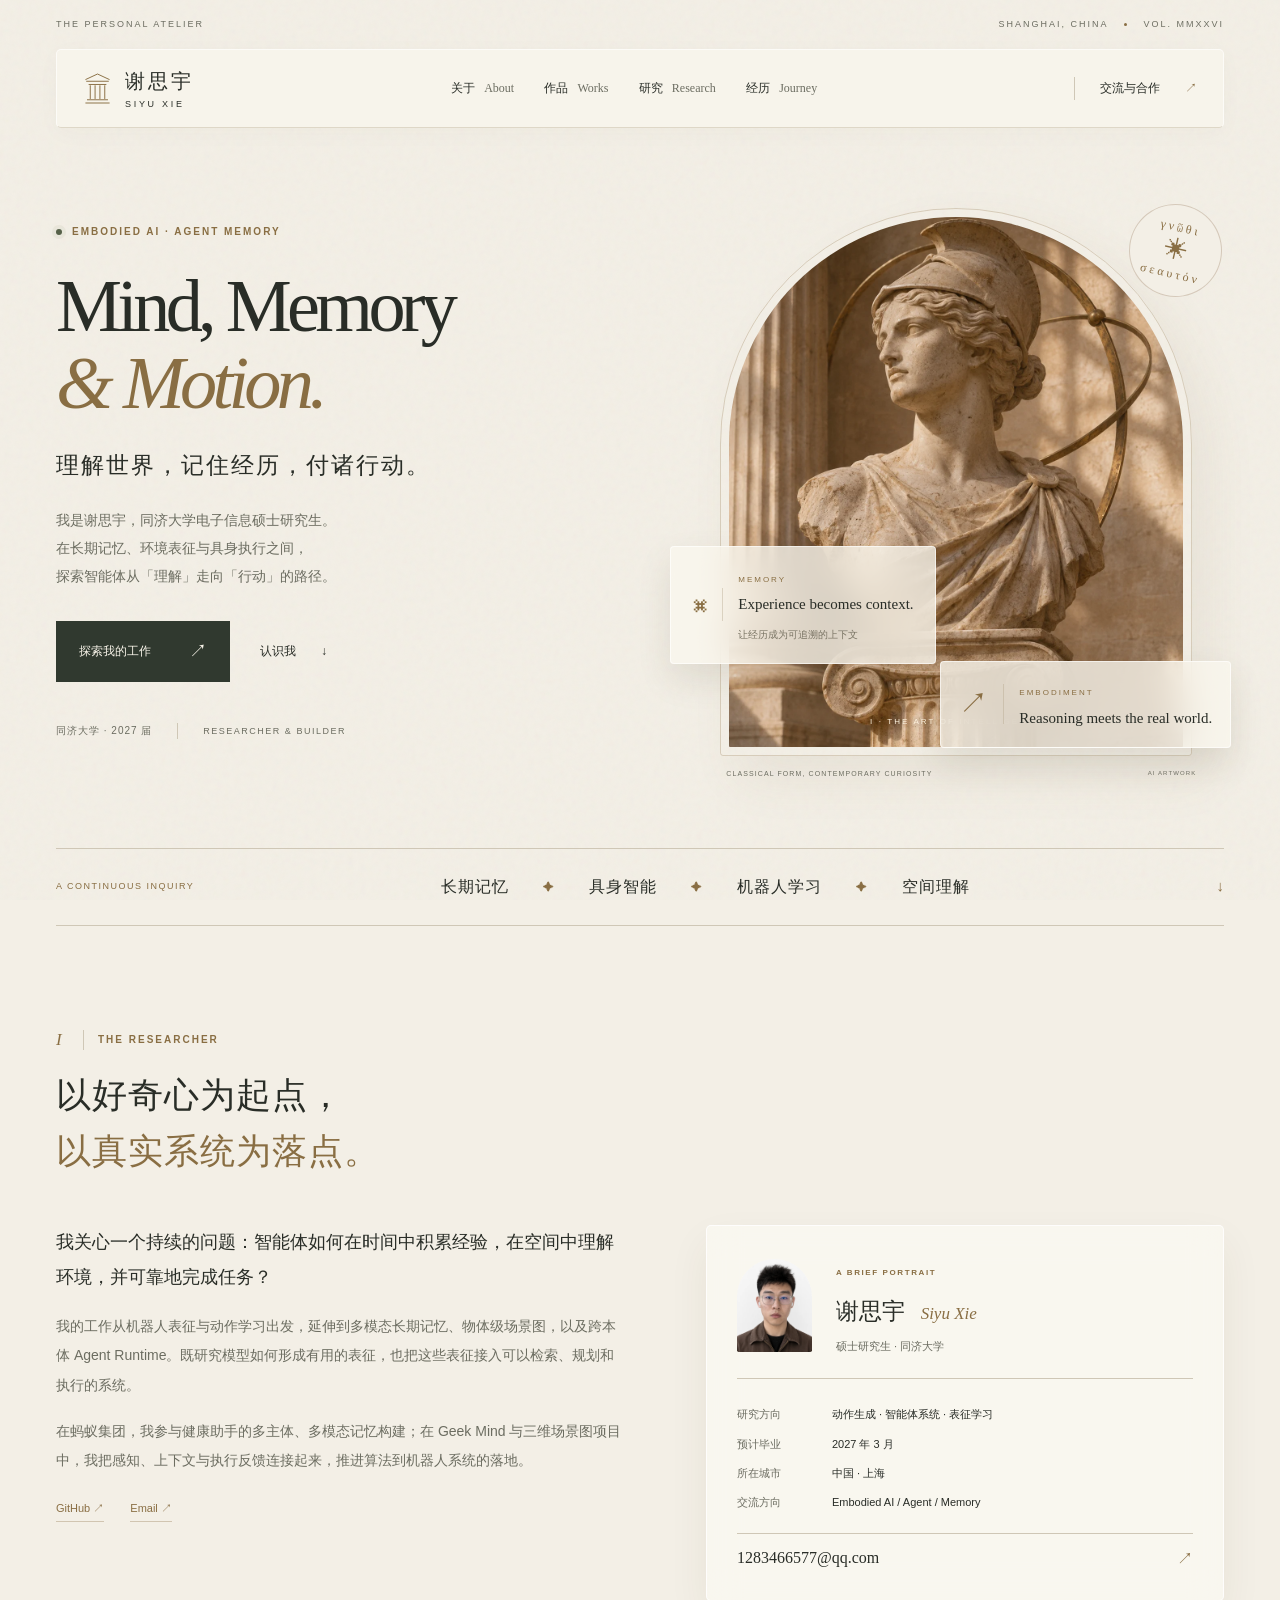
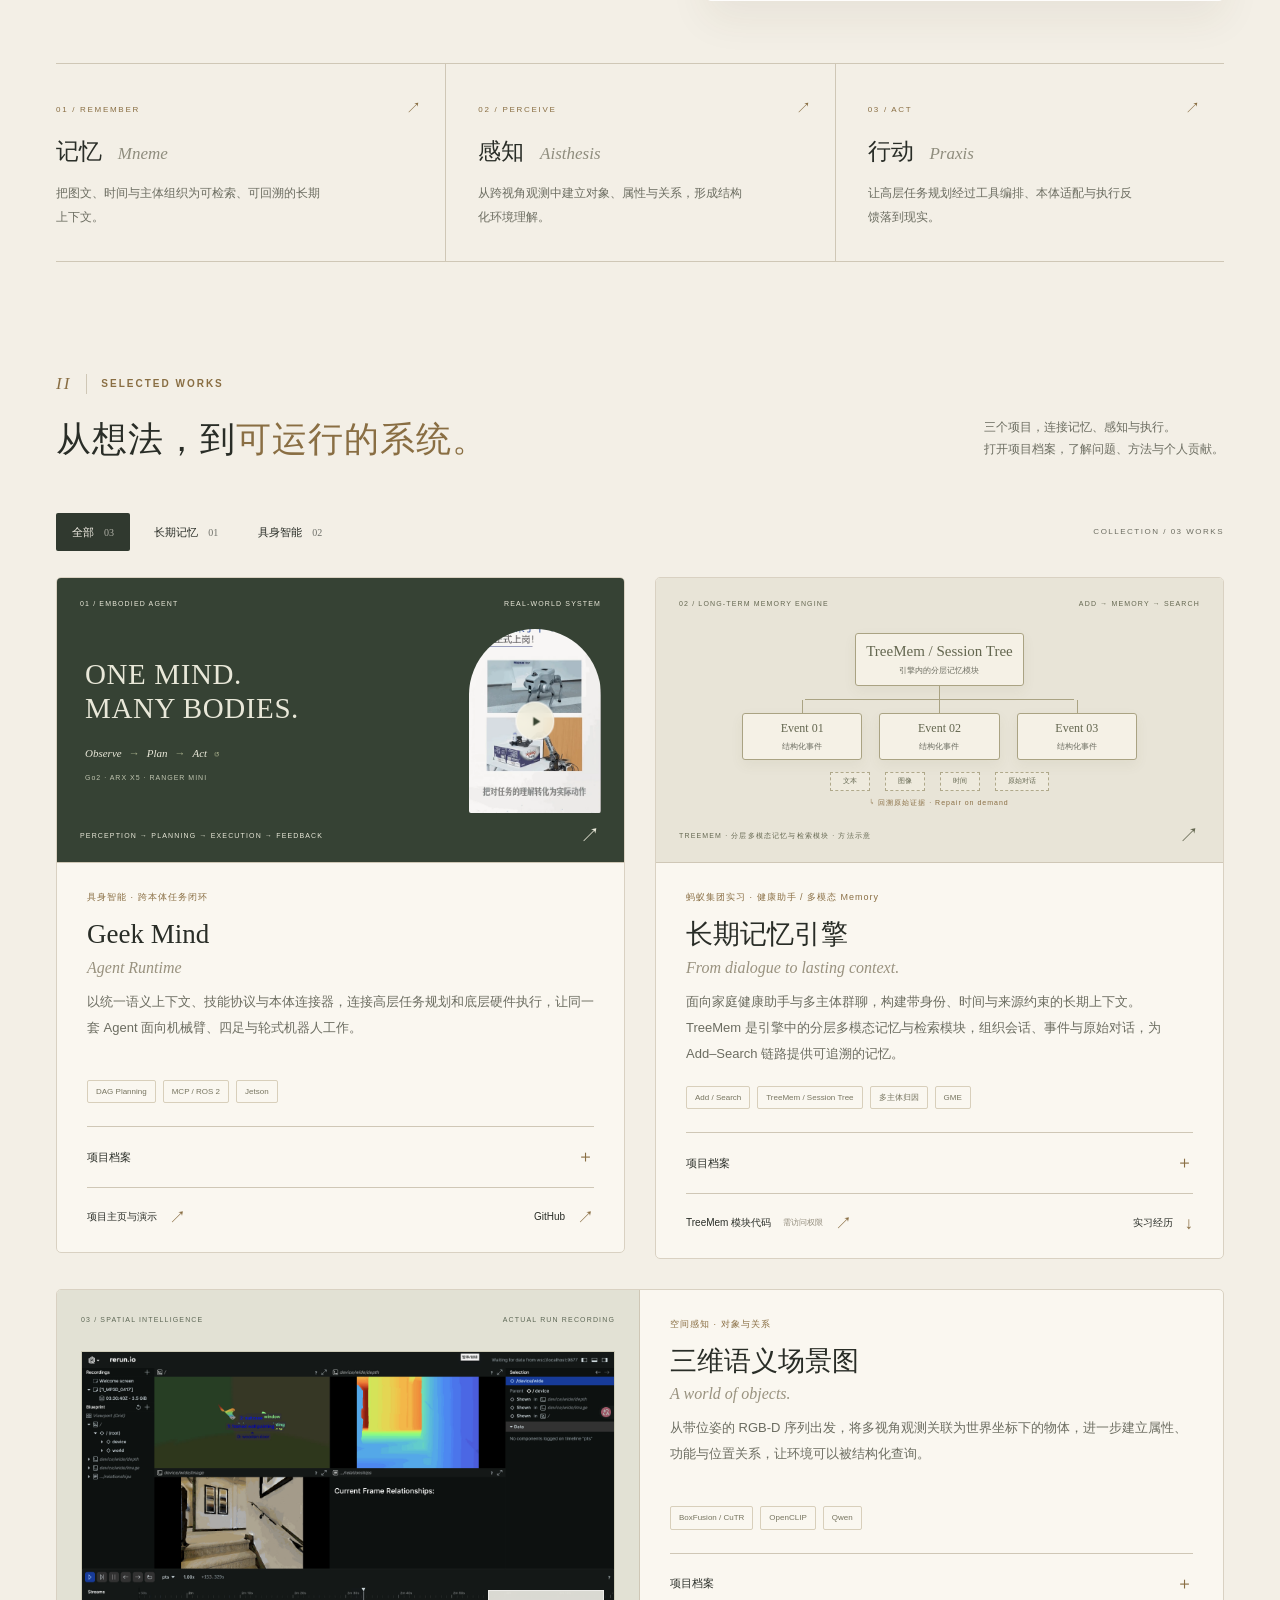
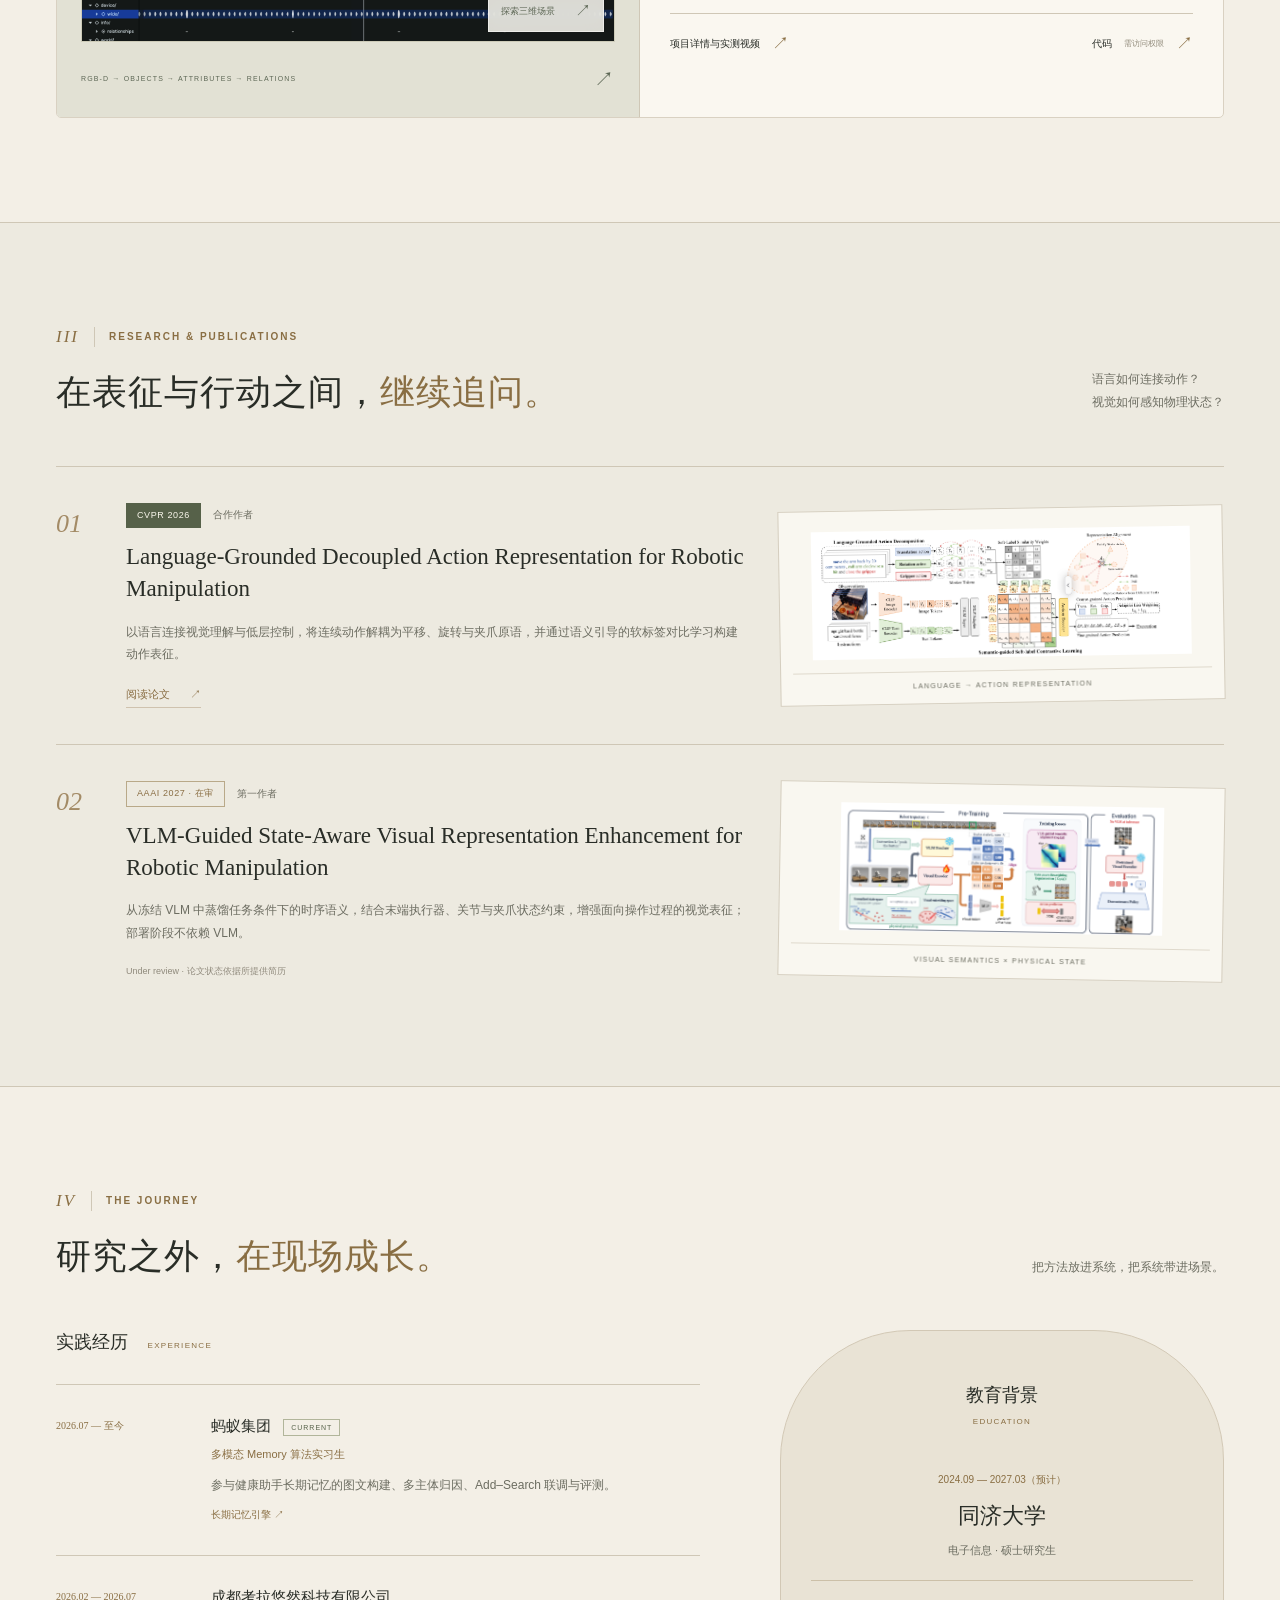
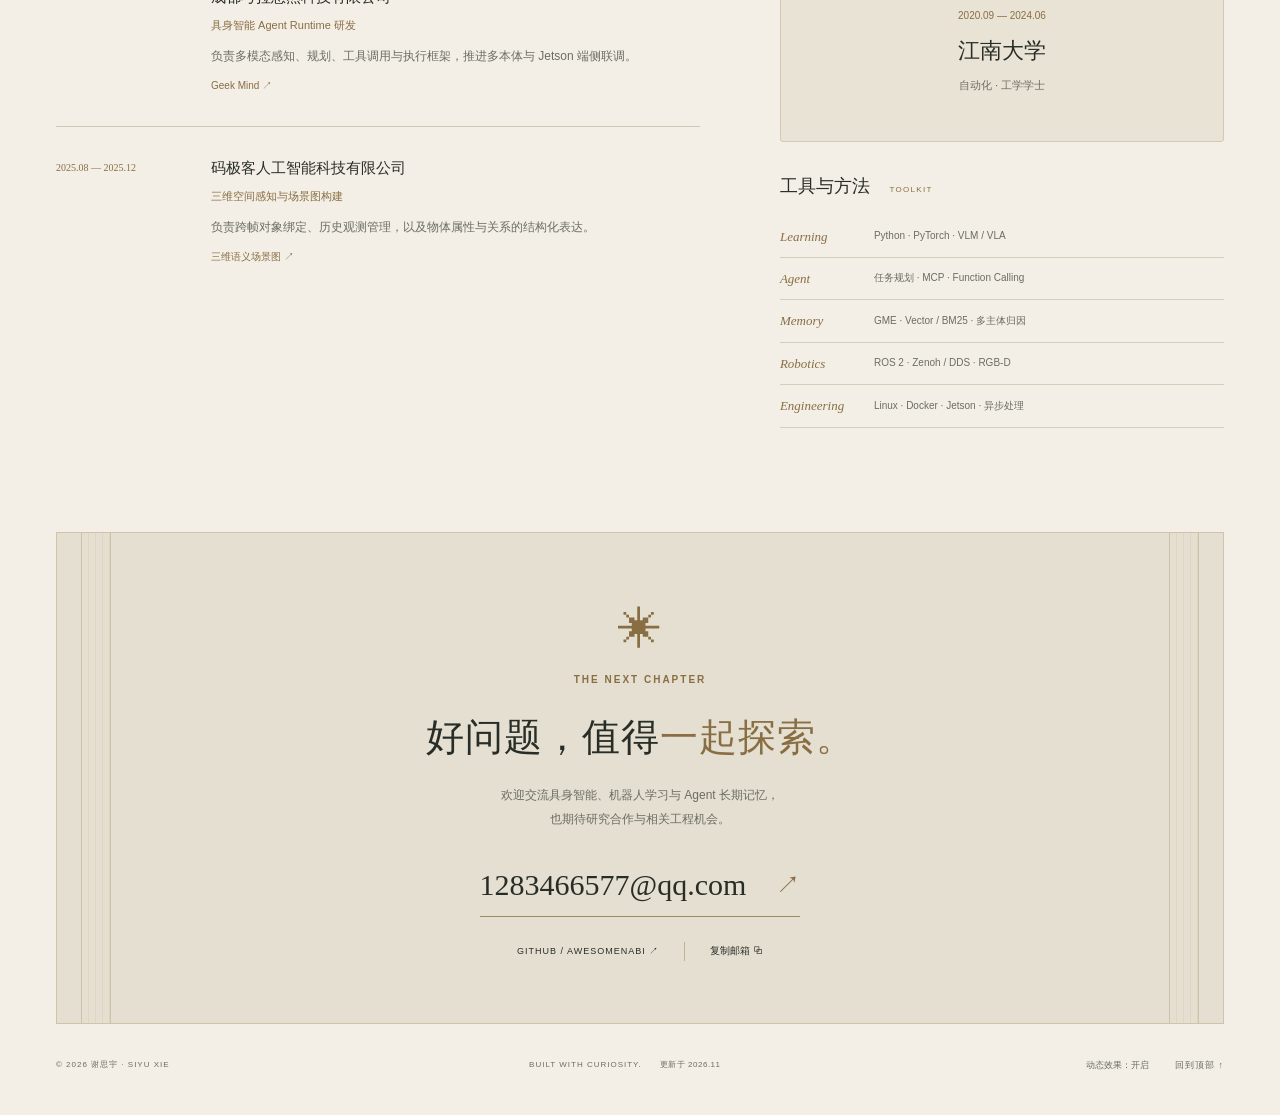
==== commit ce3c8800: "fix: present TreeMem as part of the long-term memory engine" ====
--- a/index.html
+++ b/index.html
@@ -3,7 +3,7 @@
 <head>
   <meta charset="UTF-8" />
   <meta name="viewport" content="width=device-width, initial-scale=1" />
-  <meta name="description" content="谢思宇，同济大学硕士研究生。探索具身智能、多模态长期记忆与机器人学习：TreeMem、健康助手记忆引擎、Geek Mind 与三维语义场景图。" />
+  <meta name="description" content="谢思宇，同济大学硕士研究生。探索具身智能、多模态长期记忆与机器人学习：长期记忆引擎（含 TreeMem）、Geek Mind 与三维语义场景图。" />
   <meta name="theme-color" content="#f3efe6" />
   <meta property="og:title" content="谢思宇 Siyu Xie — Mind, Memory & Motion" />
   <meta property="og:description" content="让智能体理解世界、记住经历，并付诸行动。具身智能 · 多模态长期记忆 · 机器人学习。" />
@@ -16,8 +16,8 @@
   <link rel="canonical" href="https://awesomenabi.github.io/" />
   <link rel="icon" href="assets/folio-mark.svg" type="image/svg+xml" />
   <link rel="preload" href="assets/athena-marble.webp" as="image" type="image/webp" />
-  <link rel="stylesheet" href="athena.css?v=20261110" />
-  <script src="athena.js?v=20261110" defer></script>
+  <link rel="stylesheet" href="athena.css?v=20261110-memory" />
+  <script src="athena.js?v=20261110-memory" defer></script>
 </head>
 <body>
   <a class="skip-link" href="#main">跳到主要内容</a>
@@ -38,16 +38,49 @@
     <section class="about-section section shell" id="about" aria-labelledby="about-title">
       <div class="section-heading"><p class="eyebrow"><span class="chapter">I</span> THE RESEARCHER</p><h2 id="about-title">以好奇心为起点，<br /><em>以真实系统为落点。</em></h2></div>
       <div class="about-grid"><div class="about-narrative"><p class="lead">我关心一个持续的问题：<strong>智能体如何在时间中积累经验，在空间中理解环境，并可靠地完成任务？</strong></p><p>我的工作从机器人表征与动作学习出发，延伸到多模态长期记忆、物体级场景图，以及跨本体 Agent Runtime。既研究模型如何形成有用的表征，也把这些表征接入可以检索、规划和执行的系统。</p><p>在蚂蚁集团，我参与健康助手的多主体、多模态记忆构建；在 Geek Mind 与三维场景图项目中，我把感知、上下文与执行反馈连接起来，推进算法到机器人系统的落地。</p><div class="about-links"><a class="text-link" href="https://github.com/awesomeNabi" target="_blank" rel="noreferrer">GitHub ↗</a><a class="text-link" href="mailto:1283466577@qq.com">Email ↗</a></div></div><aside class="profile-card glass" aria-label="个人档案"><div class="profile-top"><img src="assets/siyu-xie.webp" alt="谢思宇的个人照片" width="720" height="900" loading="lazy" /><div><span class="eyebrow">A BRIEF PORTRAIT</span><h3>谢思宇 <i>Siyu Xie</i></h3><p>硕士研究生 · 同济大学</p></div></div><dl><div><dt>研究方向</dt><dd>动作生成 · 智能体系统 · 表征学习</dd></div><div><dt>预计毕业</dt><dd>2027 年 3 月</dd></div><div><dt>所在城市</dt><dd>中国 · 上海</dd></div><div><dt>交流方向</dt><dd>Embodied AI / Agent / Memory</dd></div></dl><a class="profile-mail" href="mailto:1283466577@qq.com">1283466577@qq.com <span>↗</span></a></aside></div>
-      <div class="inquiry-grid"><a href="#treemem"><span class="inquiry-number">01 / REMEMBER</span><h3>记忆 <i>Mneme</i></h3><p>把图文、时间与主体组织为可检索、可回溯的长期上下文。</p><b aria-hidden="true">↗</b></a><a href="#scene-graph"><span class="inquiry-number">02 / PERCEIVE</span><h3>感知 <i>Aisthesis</i></h3><p>从跨视角观测中建立对象、属性与关系，形成结构化环境理解。</p><b aria-hidden="true">↗</b></a><a href="#geek-mind"><span class="inquiry-number">03 / ACT</span><h3>行动 <i>Praxis</i></h3><p>让高层任务规划经过工具编排、本体适配与执行反馈落到现实。</p><b aria-hidden="true">↗</b></a></div>
+      <div class="inquiry-grid"><a href="#memx"><span class="inquiry-number">01 / REMEMBER</span><h3>记忆 <i>Mneme</i></h3><p>把图文、时间与主体组织为可检索、可回溯的长期上下文。</p><b aria-hidden="true">↗</b></a><a href="#scene-graph"><span class="inquiry-number">02 / PERCEIVE</span><h3>感知 <i>Aisthesis</i></h3><p>从跨视角观测中建立对象、属性与关系，形成结构化环境理解。</p><b aria-hidden="true">↗</b></a><a href="#geek-mind"><span class="inquiry-number">03 / ACT</span><h3>行动 <i>Praxis</i></h3><p>让高层任务规划经过工具编排、本体适配与执行反馈落到现实。</p><b aria-hidden="true">↗</b></a></div>
     </section>
     <section class="works-section section shell" id="projects" aria-labelledby="works-title">
-      <div class="section-heading heading-row"><div><p class="eyebrow"><span class="chapter">II</span> SELECTED WORKS</p><h2 id="works-title">从想法，到<em>可运行的系统。</em></h2></div><p class="heading-aside">四个项目，连接记忆、感知与执行。<br />打开项目档案，了解问题、方法与个人贡献。</p></div>
-      <div class="collection-toolbar"><div class="project-filters" role="group" aria-label="按研究方向筛选项目" hidden><button type="button" class="is-active" data-filter="all" aria-pressed="true">全部 <span>04</span></button><button type="button" data-filter="memory" aria-pressed="false">长期记忆 <span>02</span></button><button type="button" data-filter="embodied" aria-pressed="false">具身智能 <span>02</span></button></div><p class="collection-count" role="status" aria-live="polite">COLLECTION / 04 WORKS</p></div>
+      <div class="section-heading heading-row"><div><p class="eyebrow"><span class="chapter">II</span> SELECTED WORKS</p><h2 id="works-title">从想法，到<em>可运行的系统。</em></h2></div><p class="heading-aside">三个项目，连接记忆、感知与执行。<br />打开项目档案，了解问题、方法与个人贡献。</p></div>
+      <div class="collection-toolbar"><div class="project-filters" role="group" aria-label="按研究方向筛选项目" hidden><button type="button" class="is-active" data-filter="all" aria-pressed="true">全部 <span>03</span></button><button type="button" data-filter="memory" aria-pressed="false">长期记忆 <span>01</span></button><button type="button" data-filter="embodied" aria-pressed="false">具身智能 <span>02</span></button></div><p class="collection-count" role="status" aria-live="polite">COLLECTION / 03 WORKS</p></div>
       <div class="project-grid">
         <article class="project-card" data-category="embodied" id="geek-mind"><div class="project-visual geek-visual"><div class="visual-label"><span>01 / EMBODIED AGENT</span><span>REAL-WORLD SYSTEM</span></div><div class="geek-stage"><div class="geek-stage-copy"><span>ONE MIND.<br />MANY BODIES.</span><div class="runtime-loop"><span>Observe</span><i>→</i><span>Plan</span><i>→</i><span>Act</span><i>↺</i></div><p>Go2 · ARX X5 · RANGER MINI</p></div><a class="robot-film" href="assets/geek-mind-demo.mp4" data-video="assets/geek-mind-demo.mp4" data-video-title="Geek Mind · 真机运行演示" aria-label="播放 Geek Mind 真机演示"><img src="assets/embodied-agent-poster.webp" width="640" height="960" alt="Geek Mind 真机演示视频封面" loading="lazy" /><span class="play-control" aria-hidden="true">▶</span></a></div><div class="visual-bottom"><span>PERCEPTION → PLANNING → EXECUTION → FEEDBACK</span><span>↗</span></div></div><div class="project-body"><p class="project-kicker">具身智能 · 跨本体任务闭环</p><h3>Geek Mind <em>Agent Runtime</em></h3><p>以统一语义上下文、技能协议与本体连接器，连接高层任务规划和底层硬件执行，让同一套 Agent 面向机械臂、四足与轮式机器人工作。</p><ul class="tags"><li>DAG Planning</li><li>MCP / ROS 2</li><li>Jetson</li></ul><details class="project-details"><summary>项目档案 <span aria-hidden="true">＋</span></summary><div class="details-content"><h4>我负责什么</h4><p>负责多模态感知、任务规划、工具调用和执行框架，以统一 Schema 定义技能参数与结果，由本体连接器映射导航、抓取、拍照与姿态控制接口。</p><h4>关键设计</h4><ol><li><b>任务图：</b>Planner 根据技能与状态生成 DAG，TaskRuntime 按依赖调度。</li><li><b>验证与恢复：</b>结合位姿、策略状态和回执验证完成；失败时回传最新观测与剩余预算，保留已验证节点并重规划剩余任务。</li><li><b>端侧联调：</b>输入时效检查、硬件预检和动作门控，配合 Docker Compose 在 Jetson 部署。</li></ol><div class="project-result"><strong>24.36<small>%</small></strong><p>Optimus / Minecraft<br /><span>Iron、Gold、Diamond、Redstone、Armor 五组成功率的未加权平均；项目报告结果，未对齐论文完整协议。</span></p></div><h4>从真机到仿真</h4><p>在 Go2 / Go2-W、RANGER MINI 和 ARX X5 上完成导览、巡检联调；后续接入 Microduck 的 MuJoCo / ROS 2 仿真，探索导航、拍照、姿态控制与失败恢复。仿真结果不等同于 Microduck 真机验证。</p><p class="minor-note">StarDojo Lite-100 的 farming 类成功率从 4.8% 提升至 23.8%；该分类指标与 Minecraft 指标独立。</p><a class="text-link" href="https://awesomenabi.github.io/Geek-Mind/#microduck" target="_blank" rel="noreferrer">Microduck 仿真与运行记录 ↗</a></div></details><div class="project-links"><a href="https://awesomenabi.github.io/Geek-Mind/" target="_blank" rel="noreferrer">项目主页与演示 <span>↗</span></a><a href="https://github.com/awesomeNabi/Geek-Mind" target="_blank" rel="noreferrer">GitHub <span>↗</span></a></div></div></article>
-        <article class="project-card" data-category="memory" id="treemem"><div class="project-visual tree-visual"><div class="visual-label"><span>02 / MULTIMODAL MEMORY</span><span>STRUCTURE → EVIDENCE</span></div><div class="memory-tree" aria-label="TreeMem 示意：会话主题到事件，再回溯原始对话"><div class="tree-node tree-root">Session Tree <span>会话主题</span></div><div class="tree-branches"><div class="tree-node">Event 01<span>结构化事件</span></div><div class="tree-node">Event 02<span>结构化事件</span></div><div class="tree-node">Event 03<span>结构化事件</span></div></div><div class="tree-evidence"><span>文本</span><span>图像</span><span>时间</span><span>原始对话</span></div><div class="evidence-return">↳ 回溯原始证据 · Repair on demand</div></div><div class="visual-bottom"><span>SESSION → EVENT → RAW ROUND · 方法示意</span><span>↗</span></div></div><div class="project-body"><p class="project-kicker">多模态长期记忆 · 分层检索</p><h3>TreeMem <em>Memory, with context.</em></h3><p>以 Session Tree 组织会话、事件与原始轮次。先定位主题，再查找事件；当摘要证据不足时回到原始对话，兼顾检索效率与信息完整性。</p><ul class="tags"><li>Session Tree</li><li>GME</li><li>Evidence Retrieval</li></ul><details class="project-details"><summary>项目档案 <span aria-hidden="true">＋</span></summary><div class="details-content"><h4>要解决的问题</h4><p>长期图文对话既容易因原文堆积产生冗余，也容易因摘要压缩丢失实体、时间和图像细节。TreeMem 将结构化摘要与无损原始轮次并存。</p><h4>方法与实现</h4><ol><li><b>两层检索：</b>按主题选取会话，再在会话内检索事件。</li><li><b>证据修复：</b>事件无法支撑回答时，展开关联的原始轮次。</li><li><b>统一图文空间：</b>GME 联合编码图像与上下文，支持跨会话视觉检索。</li><li><b>语境属性：</b>结合图像附近对话提取 ATTRS，补充 Caption 中遗漏的对象身份与专有名称。</li></ol><p>仓库提供 Mem-Gallery 数据适配、记忆构建、问答、LLM 评测与错误分析入口，以及 20 个 benchmark 角色的预构建会话树。图像向量需按运行说明重新生成。</p><p class="minor-note">研究原型；这里展示方法与复现入口，不将简历中的综合评测数值直接归因于单一模块。</p></div></details><div class="project-links"><a href="https://github.com/awesomeNabi/mem_cg" target="_blank" rel="noreferrer">研究代码 <small>需访问权限</small><span>↗</span></a><a href="mailto:1283466577@qq.com?subject=TreeMem%20research%20discussion">交流方法 <span>↗</span></a></div></div></article>
-        <article class="project-card" data-category="memory" id="memx"><div class="project-visual memx-visual"><div class="visual-label"><span>03 / LONG-TERM MEMORY ENGINE</span><span>PERSON · TIME · SOURCE</span></div><div class="memory-record"><div class="record-head"><span>CONTEXT → MEMORY</span><i aria-hidden="true">✳</i></div><div class="record-line"><b>01</b><span>多主体消息</span><i>谁说的 / 关于谁</i></div><div class="record-line"><b>02</b><span>结构化事实</span><i>主体 / 时间 / 来源</i></div><div class="record-line"><b>03</b><span>个性化召回</span><i>身份约束 / 证据追溯</i></div><div class="record-footer"><span>ADD</span><i>→</i><span>MEMORY</span><i>→</i><span>SEARCH</span></div></div><div class="visual-bottom"><span>让对话成为有归属、有来源的记忆 · 流程示意</span><span>↗</span></div></div><div class="project-body"><p class="project-kicker">蚂蚁集团实习 · 健康助手</p><h3>长期记忆引擎 <em>From dialogue to facts.</em></h3><p>面向家庭健康助手与医疗群聊，参与跨会话、多主体消息到长期事实的转换，支持带身份、时间约束的个性化问答和历史信息追溯。</p><ul class="tags"><li>Add / Search</li><li>多主体归因</li><li>Vector / BM25</li></ul><details class="project-details"><summary>项目档案 <span aria-hidden="true">＋</span></summary><div class="details-content"><h4>个人工作</h4><ol><li><b>多模态构建：</b>GME 联合编码图片、Caption 与当轮对话；利用图片前后各 3 轮对话提取属性，并通过 Image ID 保持图像、属性与来源关联。</li><li><b>多主体归因：</b>会话隔离、主体注册、别名与称谓归一；将消息来源和事实归属分别建模，在写入、查询侧施加身份约束。</li><li><b>链路联调：</b>参与 Add–Search 评测，以及家庭健康群、医疗群聊和 IoT 数据接入场景联调。</li></ol><div class="metric-pair"><div><strong>87.73<small>%</small></strong><span>LoCoMo · 文本</span></div><div><strong>92.20<small>%</small></strong><span>Mem-Gallery · 多模态</span></div></div><p class="minor-note">简历报告的 LLM-as-a-Judge 得分；不同数据集分别评测，不代表统一准确率口径或医疗诊断性能。这里不展示业务数据与内部代码。</p></div></details><div class="project-links"><a href="#intern">实习经历 <span>↓</span></a><a href="mailto:1283466577@qq.com?subject=Agent%20Memory%20discussion">交流技术方向 <span>↗</span></a></div></div></article>
-        <article class="project-card" data-category="embodied" id="scene-graph"><div class="project-visual scene-visual"><div class="visual-label"><span>04 / SPATIAL INTELLIGENCE</span><span>ACTUAL RUN RECORDING</span></div><a class="scene-preview" href="projects/scene-graph.html"><img src="assets/scene-graph-rerun-poster.jpg" width="2940" height="1596" alt="Rerun 实际运行画面：三维物体框、RGB、深度和功能关系" loading="lazy" /><span>探索三维场景 <b aria-hidden="true">↗</b></span></a><div class="visual-bottom"><span>RGB-D → OBJECTS → ATTRIBUTES → RELATIONS</span><span>↗</span></div></div><div class="project-body"><p class="project-kicker">空间感知 · 对象与关系</p><h3>三维语义场景图 <em>A world of objects.</em></h3><p>从带位姿的 RGB-D 序列出发，将多视角观测关联为世界坐标下的物体，进一步建立属性、功能与位置关系，让环境可以被结构化查询。</p><ul class="tags"><li>BoxFusion / CuTR</li><li>OpenCLIP</li><li>Qwen</li></ul><details class="project-details"><summary>项目档案 <span aria-hidden="true">＋</span></summary><div class="details-content"><h4>个人贡献</h4><p>负责跨帧对象绑定与富语义对象构建：结合世界坐标三维框的 3D IoU、小物体二维重投影匹配，关联实例、历史观测与语义属性。</p><h4>几何到语义</h4><p>基于 BoxFusion、CuTR 与 OpenCLIP 等上游工作组织感知流程，通过 Qwen 生成颜色、材质、部件、状态及功能描述，输出对象属性和关系三元组。</p><h4>当前边界</h4><p>在线路径显示和更新三维框，完整属性及关系图离线生成。实例编号可能切换；历史输出包含误检与关系错误。该项目尚未接入由场景图驱动的导航、抓取闭环。</p><a class="text-link" href="projects/scene-graph.html#pipeline">系统链路与历史输出 ↗</a></div></details><div class="project-links"><a href="projects/scene-graph.html">项目详情与实测视频 <span>↗</span></a><a href="https://github.com/awesomeNabi/scence-graph" target="_blank" rel="noreferrer">代码 <small>需访问权限</small><span>↗</span></a></div></div></article>
+        <article class="project-card" data-category="memory" id="memx">
+          <span id="treemem" aria-hidden="true"></span>
+          <div class="project-visual tree-visual">
+            <div class="visual-label"><span>02 / LONG-TERM MEMORY ENGINE</span><span>ADD → MEMORY → SEARCH</span></div>
+            <div class="memory-tree" aria-label="长期记忆引擎中的 TreeMem 模块：会话主题到事件，再回溯原始对话">
+              <div class="tree-node tree-root">TreeMem / Session Tree <span>引擎内的分层记忆模块</span></div>
+              <div class="tree-branches"><div class="tree-node">Event 01<span>结构化事件</span></div><div class="tree-node">Event 02<span>结构化事件</span></div><div class="tree-node">Event 03<span>结构化事件</span></div></div>
+              <div class="tree-evidence"><span>文本</span><span>图像</span><span>时间</span><span>原始对话</span></div>
+              <div class="evidence-return">↳ 回溯原始证据 · Repair on demand</div>
+            </div>
+            <div class="visual-bottom"><span>TREEMEM · 分层多模态记忆与检索模块 · 方法示意</span><span>↗</span></div>
+          </div>
+          <div class="project-body">
+            <p class="project-kicker">蚂蚁集团实习 · 健康助手 / 多模态 Memory</p>
+            <h3>长期记忆引擎 <em>From dialogue to lasting context.</em></h3>
+            <p>面向家庭健康助手与多主体群聊，构建带身份、时间与来源约束的长期上下文。TreeMem 是引擎中的分层多模态记忆与检索模块，组织会话、事件与原始对话，为 Add–Search 链路提供可追溯的记忆。</p>
+            <ul class="tags"><li>Add / Search</li><li>TreeMem / Session Tree</li><li>多主体归因</li><li>GME</li></ul>
+            <details class="project-details">
+              <summary>项目档案 <span aria-hidden="true">＋</span></summary>
+              <div class="details-content">
+                <h4>系统与模块</h4>
+                <p>长期记忆引擎承接跨会话、多主体的图文消息，支撑个性化问答和历史信息追溯。TreeMem 是其中的记忆组织与检索模块：以 Session Tree 保留结构化事件和无损原始轮次，在检索效率与信息完整性之间建立联系。</p>
+                <h4>TreeMem · 分层多模态记忆与检索</h4>
+                <ol><li><b>两层检索：</b>按主题选取会话，再在会话内检索事件。</li><li><b>证据修复：</b>事件无法支撑回答时，展开关联的原始轮次，恢复摘要中遗漏的信息。</li><li><b>统一图文空间：</b>GME 联合编码图像、Caption 与对话上下文，支持跨会话视觉检索。</li><li><b>语境属性：</b>利用图片前后各 3 轮对话提取 ATTRS，补充 Caption 中遗漏的对象身份、类别与专有名称；通过 Image ID 连接图片、属性与来源对话。</li></ol>
+                <h4>个人工作与工程落地</h4>
+                <ol><li><b>多模态记忆：</b>参与图文记忆构建，让视觉记录与结构化事件保持关联。</li><li><b>多主体归因：</b>结合会话隔离、主体注册、别名与称谓归一，将消息来源与事实归属分别建模，在写入、查询侧施加身份约束。</li><li><b>Add–Search 联调：</b>参与带身份、时间条件的检索评测，以及家庭健康群、医疗群聊和 IoT 数据接入场景联调。</li></ol>
+                <h4>评测与复现</h4>
+                <div class="metric-pair"><div><strong>87.73<small>%</small></strong><span>LoCoMo · 文本</span></div><div><strong>92.20<small>%</small></strong><span>Mem-Gallery · 多模态</span></div></div>
+                <p class="minor-note">简历报告的长期记忆系统评测结果，采用 LLM-as-a-Judge 评分。LoCoMo 与 Mem-Gallery 分别评测文本和多模态记忆能力。</p>
+                <p>TreeMem 代码提供 Mem-Gallery 数据适配、记忆构建、问答、评测与错误分析入口，以及 20 个 benchmark 角色的预构建会话树；图像向量需按运行说明重新生成。</p>
+              </div>
+            </details>
+            <div class="project-links"><a href="https://github.com/awesomeNabi/mem_cg" target="_blank" rel="noreferrer">TreeMem 模块代码 <small>需访问权限</small><span>↗</span></a><a href="#intern">实习经历 <span>↓</span></a></div>
+          </div>
+        </article>
+        <article class="project-card" data-category="embodied" id="scene-graph"><div class="project-visual scene-visual"><div class="visual-label"><span>03 / SPATIAL INTELLIGENCE</span><span>ACTUAL RUN RECORDING</span></div><a class="scene-preview" href="projects/scene-graph.html"><img src="assets/scene-graph-rerun-poster.jpg" width="2940" height="1596" alt="Rerun 实际运行画面：三维物体框、RGB、深度和功能关系" loading="lazy" /><span>探索三维场景 <b aria-hidden="true">↗</b></span></a><div class="visual-bottom"><span>RGB-D → OBJECTS → ATTRIBUTES → RELATIONS</span><span>↗</span></div></div><div class="project-body"><p class="project-kicker">空间感知 · 对象与关系</p><h3>三维语义场景图 <em>A world of objects.</em></h3><p>从带位姿的 RGB-D 序列出发，将多视角观测关联为世界坐标下的物体，进一步建立属性、功能与位置关系，让环境可以被结构化查询。</p><ul class="tags"><li>BoxFusion / CuTR</li><li>OpenCLIP</li><li>Qwen</li></ul><details class="project-details"><summary>项目档案 <span aria-hidden="true">＋</span></summary><div class="details-content"><h4>个人贡献</h4><p>负责跨帧对象绑定与富语义对象构建：结合世界坐标三维框的 3D IoU、小物体二维重投影匹配，关联实例、历史观测与语义属性。</p><h4>几何到语义</h4><p>基于 BoxFusion、CuTR 与 OpenCLIP 等上游工作组织感知流程，通过 Qwen 生成颜色、材质、部件、状态及功能描述，输出对象属性和关系三元组。</p><h4>当前边界</h4><p>在线路径显示和更新三维框，完整属性及关系图离线生成。实例编号可能切换；历史输出包含误检与关系错误。该项目尚未接入由场景图驱动的导航、抓取闭环。</p><a class="text-link" href="projects/scene-graph.html#pipeline">系统链路与历史输出 ↗</a></div></details><div class="project-links"><a href="projects/scene-graph.html">项目详情与实测视频 <span>↗</span></a><a href="https://github.com/awesomeNabi/scence-graph" target="_blank" rel="noreferrer">代码 <small>需访问权限</small><span>↗</span></a></div></div></article>
       </div>
     </section>
     <section class="research-section section" id="research" aria-labelledby="research-title"><div class="shell"><div class="section-heading heading-row"><div><p class="eyebrow"><span class="chapter">III</span> RESEARCH &amp; PUBLICATIONS</p><h2 id="research-title">在表征与行动之间，<em>继续追问。</em></h2></div><p class="heading-aside">语言如何连接动作？<br />视觉如何感知物理状态？</p></div><article class="paper"><div class="paper-number">01</div><div class="paper-copy"><div class="paper-meta"><span class="badge">CVPR 2026</span><span>合作作者</span></div><h3>Language-Grounded Decoupled Action Representation for Robotic Manipulation</h3><p>以语言连接视觉理解与低层控制，将连续动作解耦为平移、旋转与夹爪原语，并通过语义引导的软标签对比学习构建动作表征。</p><a class="text-link" href="https://openaccess.thecvf.com/content/CVPR2026/papers/Weng_Language-Grounded_Decoupled_Action_Representation_for_Robotic_Manipulation_CVPR_2026_paper.pdf" target="_blank" rel="noreferrer">阅读论文 <span>↗</span></a></div><figure class="paper-figure"><img src="assets/language-grounded-action.png" alt="语言引导的解耦动作表征方法图" width="1500" height="506" loading="lazy" /><figcaption>LANGUAGE → ACTION REPRESENTATION</figcaption></figure></article><article class="paper"><div class="paper-number">02</div><div class="paper-copy"><div class="paper-meta"><span class="badge badge-outline">AAAI 2027 · 在审</span><span>第一作者</span></div><h3>VLM-Guided State-Aware Visual Representation Enhancement for Robotic Manipulation</h3><p>从冻结 VLM 中蒸馏任务条件下的时序语义，结合末端执行器、关节与夹爪状态约束，增强面向操作过程的视觉表征；部署阶段不依赖 VLM。</p><span class="paper-status">Under review · 论文状态依据所提供简历</span></div><figure class="paper-figure"><img src="assets/state-aware-pretraining.png" alt="VLM 引导的状态感知视觉表征增强方法图" width="1362" height="540" loading="lazy" /><figcaption>VISUAL SEMANTICS × PHYSICAL STATE</figcaption></figure></article></div></section>
--- a/athena.css
+++ b/athena.css
@@ -14,6 +14,12 @@
 @media(max-width:370px){.shell{width:calc(100% - 28px)}.hero-copy{padding-inline:4px}.hero h1{font-size:52px}.hero-manifesto{font-size:15px}.nav-contact{margin-right:8px;font-size:9px}.brand{gap:7px}.site-header{padding-inline:12px}.focus-strip p{gap:12px;font-size:11px}.project-filters button{padding:7px 8px;font-size:9px}.collection-count{font-size:5px}.project-visual{padding-inline:14px}.geek-stage-copy>span{font-size:22px}.robot-film{width:99px}.glass-note p{font-size:10px}.art-arch{height:365px}.contact-email{font-size:19px}.project-links small{font-size:6px}}
 @media(prefers-reduced-motion:reduce){html{scroll-behavior:auto}*,*:before,*:after{animation:none!important;transition:none!important}.project-card:hover,.button:hover{transform:none}}
 /* Keep the two-part headline balanced at laptop and wide desktop sizes. */
+@media(min-width:851px){
+  .project-grid:is(:not([data-filter]),[data-filter="all"])>#scene-graph{grid-column:1/-1;display:grid;grid-template-columns:1fr 1fr}
+  .project-grid:is(:not([data-filter]),[data-filter="all"])>#scene-graph .project-visual{height:100%;min-height:320px;border-bottom:0;border-right:1px solid var(--line);padding:24px}
+  .project-grid:is(:not([data-filter]),[data-filter="all"])>#scene-graph .scene-preview{height:auto;min-height:220px;flex:1;margin-block:24px}
+  .project-grid[data-filter="memory"]{grid-template-columns:minmax(0,780px);justify-content:center}
+}
 section,article[id]{scroll-margin-top:0}
 .about-narrative p{font-size:14px}.project-body>p:not(.project-kicker){font-size:13px}.details-content{font-size:13px}
 @media(max-width:600px){.about-narrative p,.project-body>p:not(.project-kicker),.details-content{font-size:12px}}
